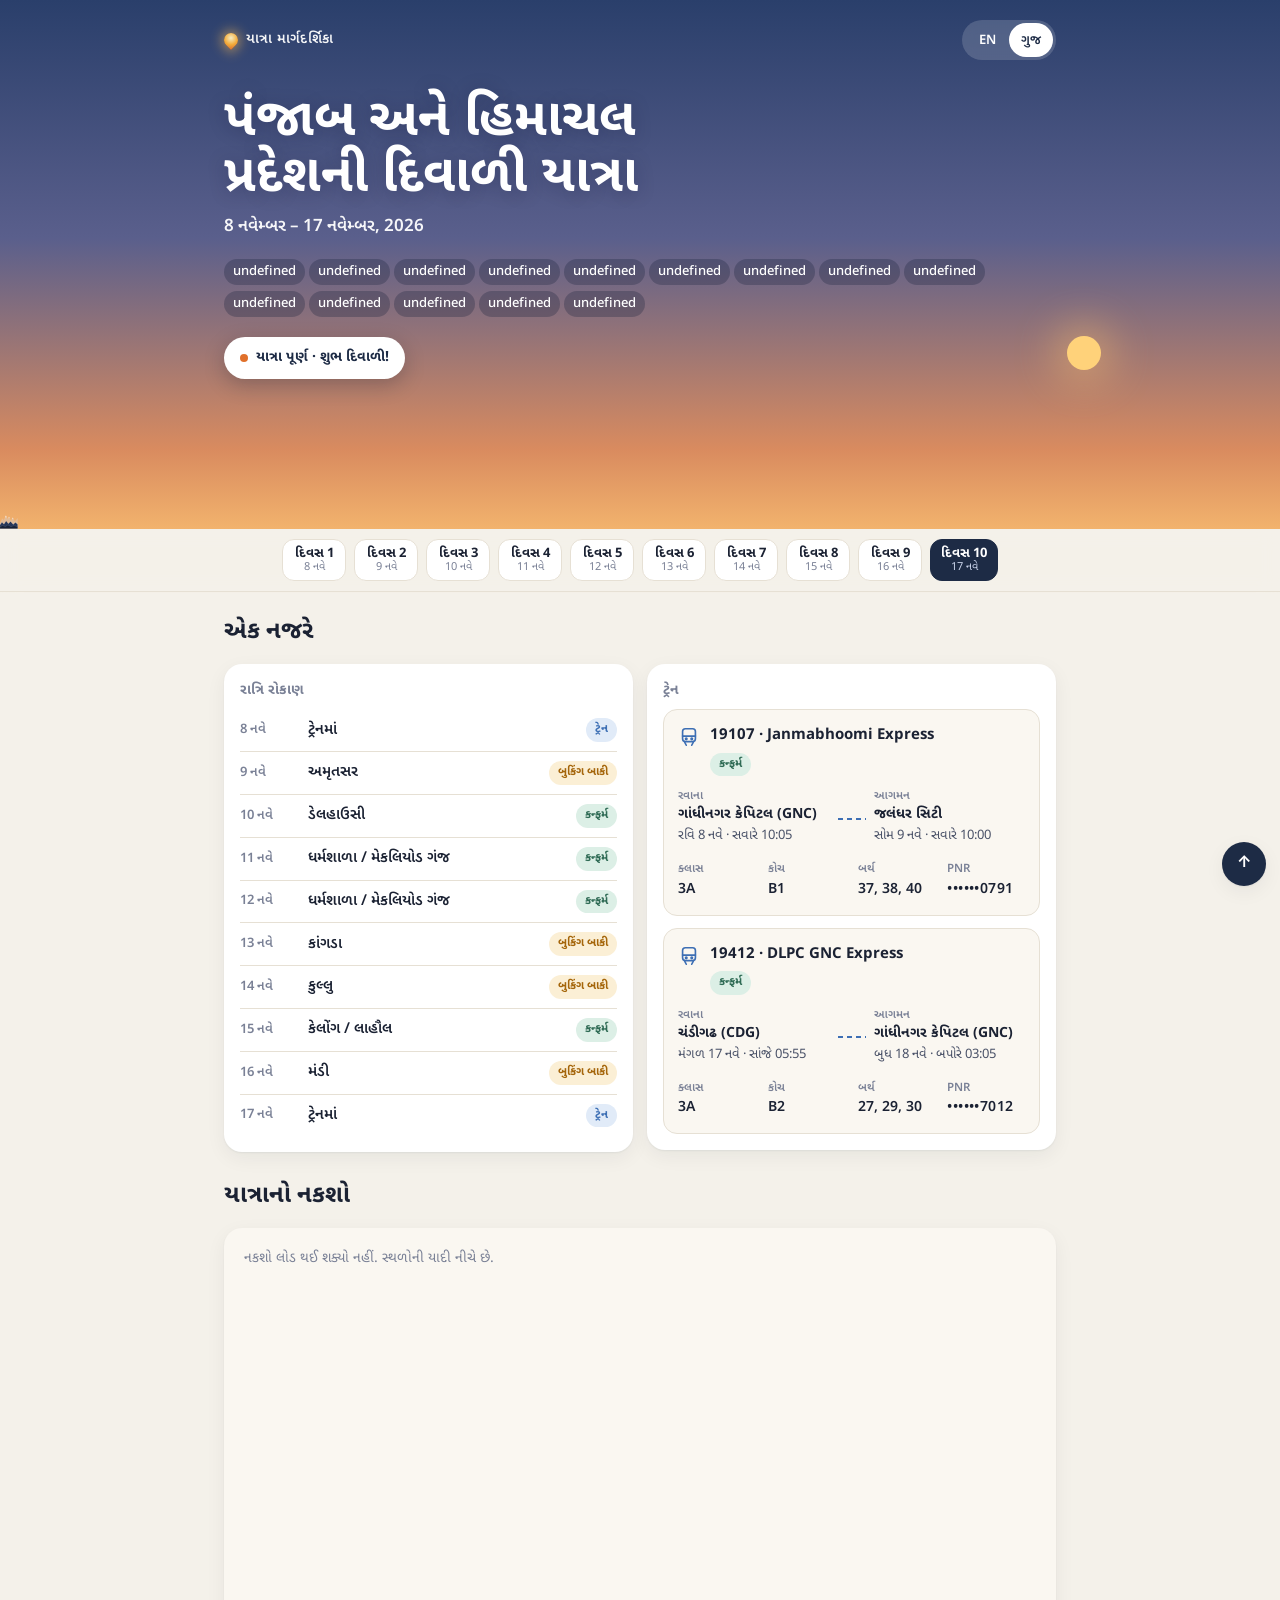
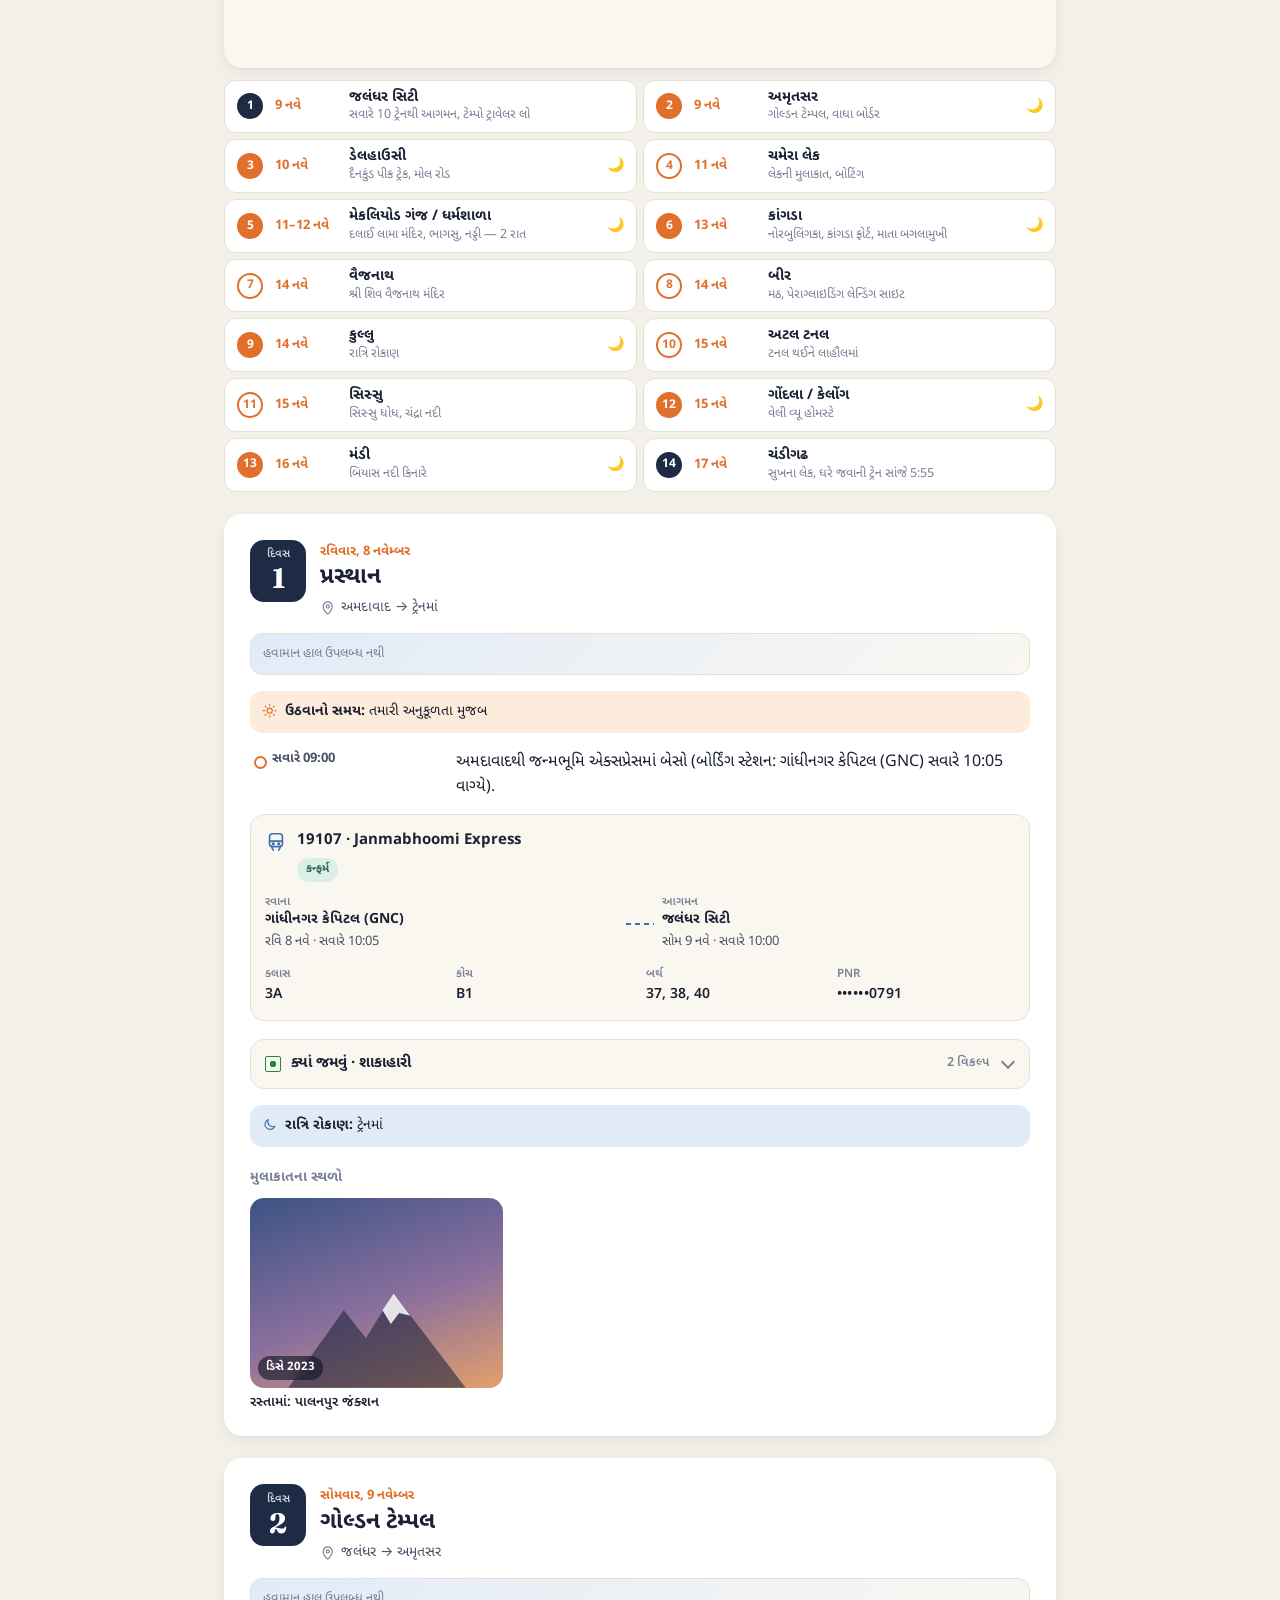
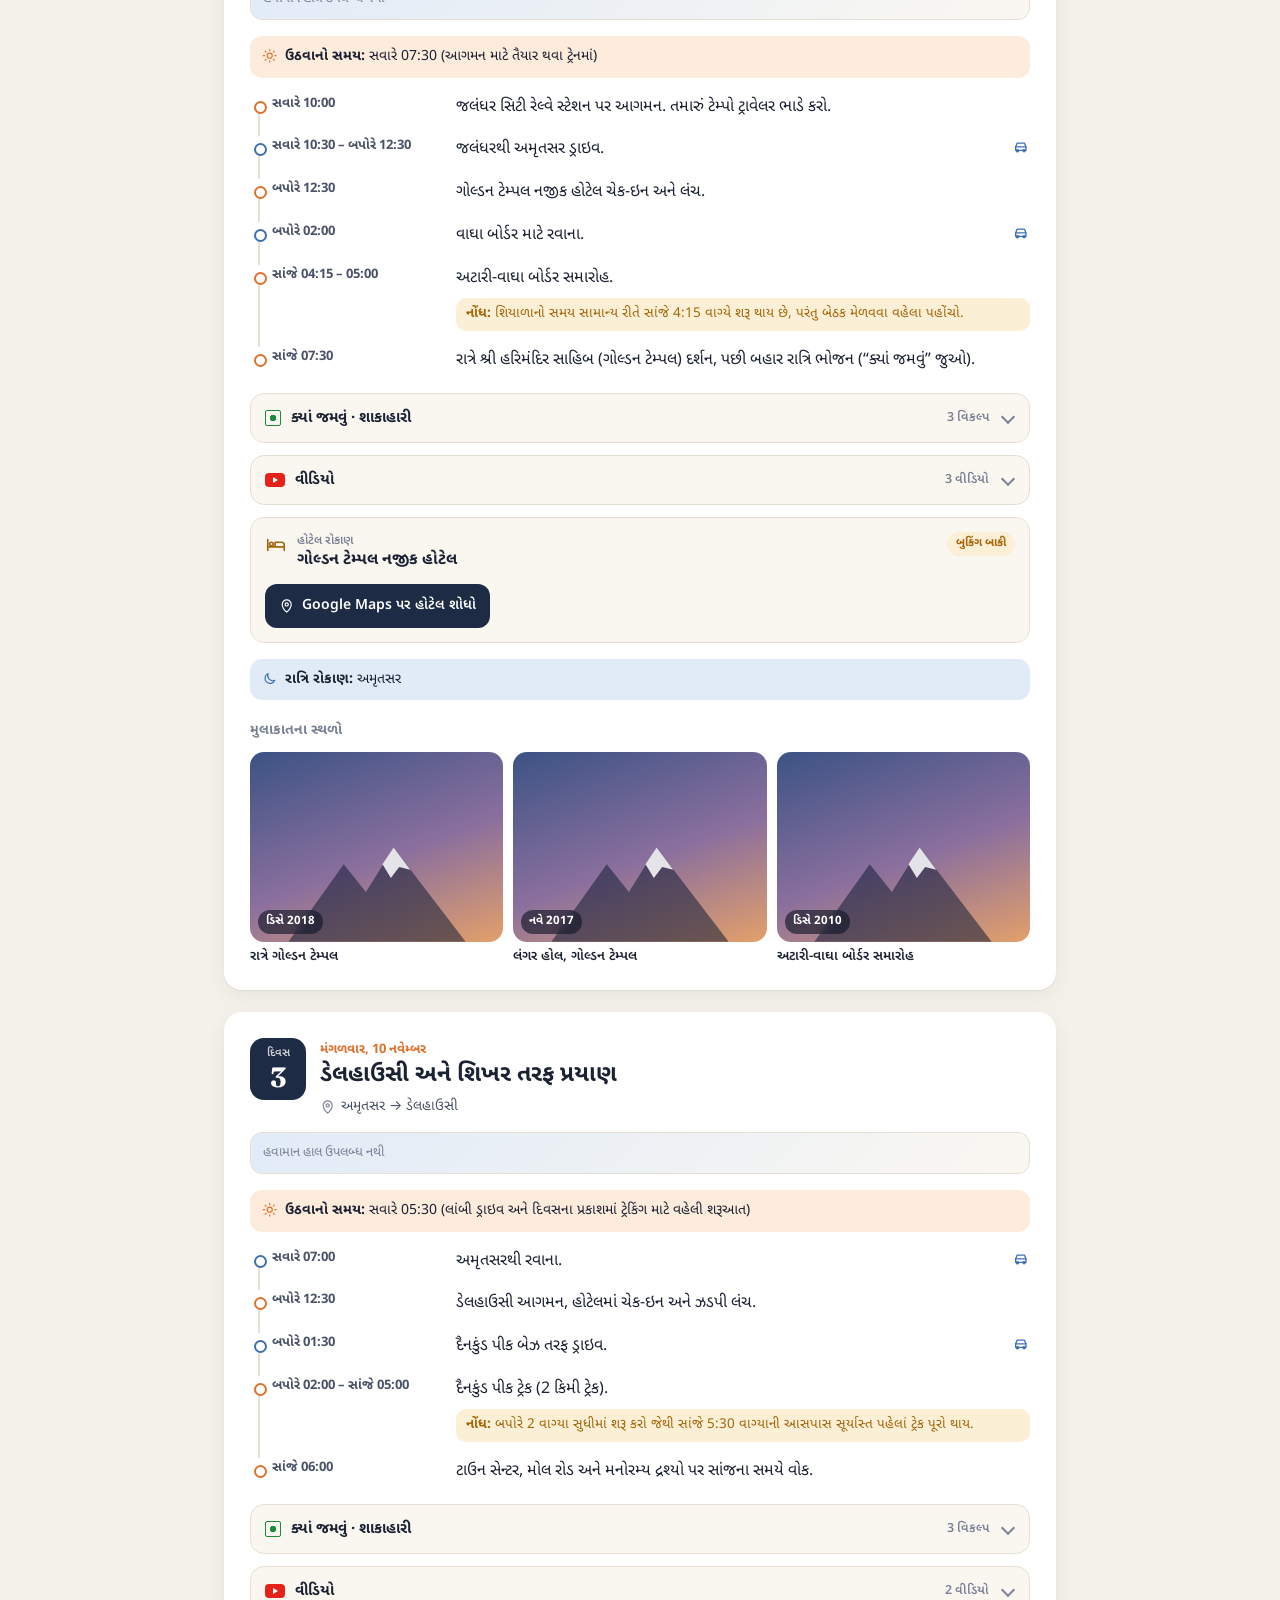
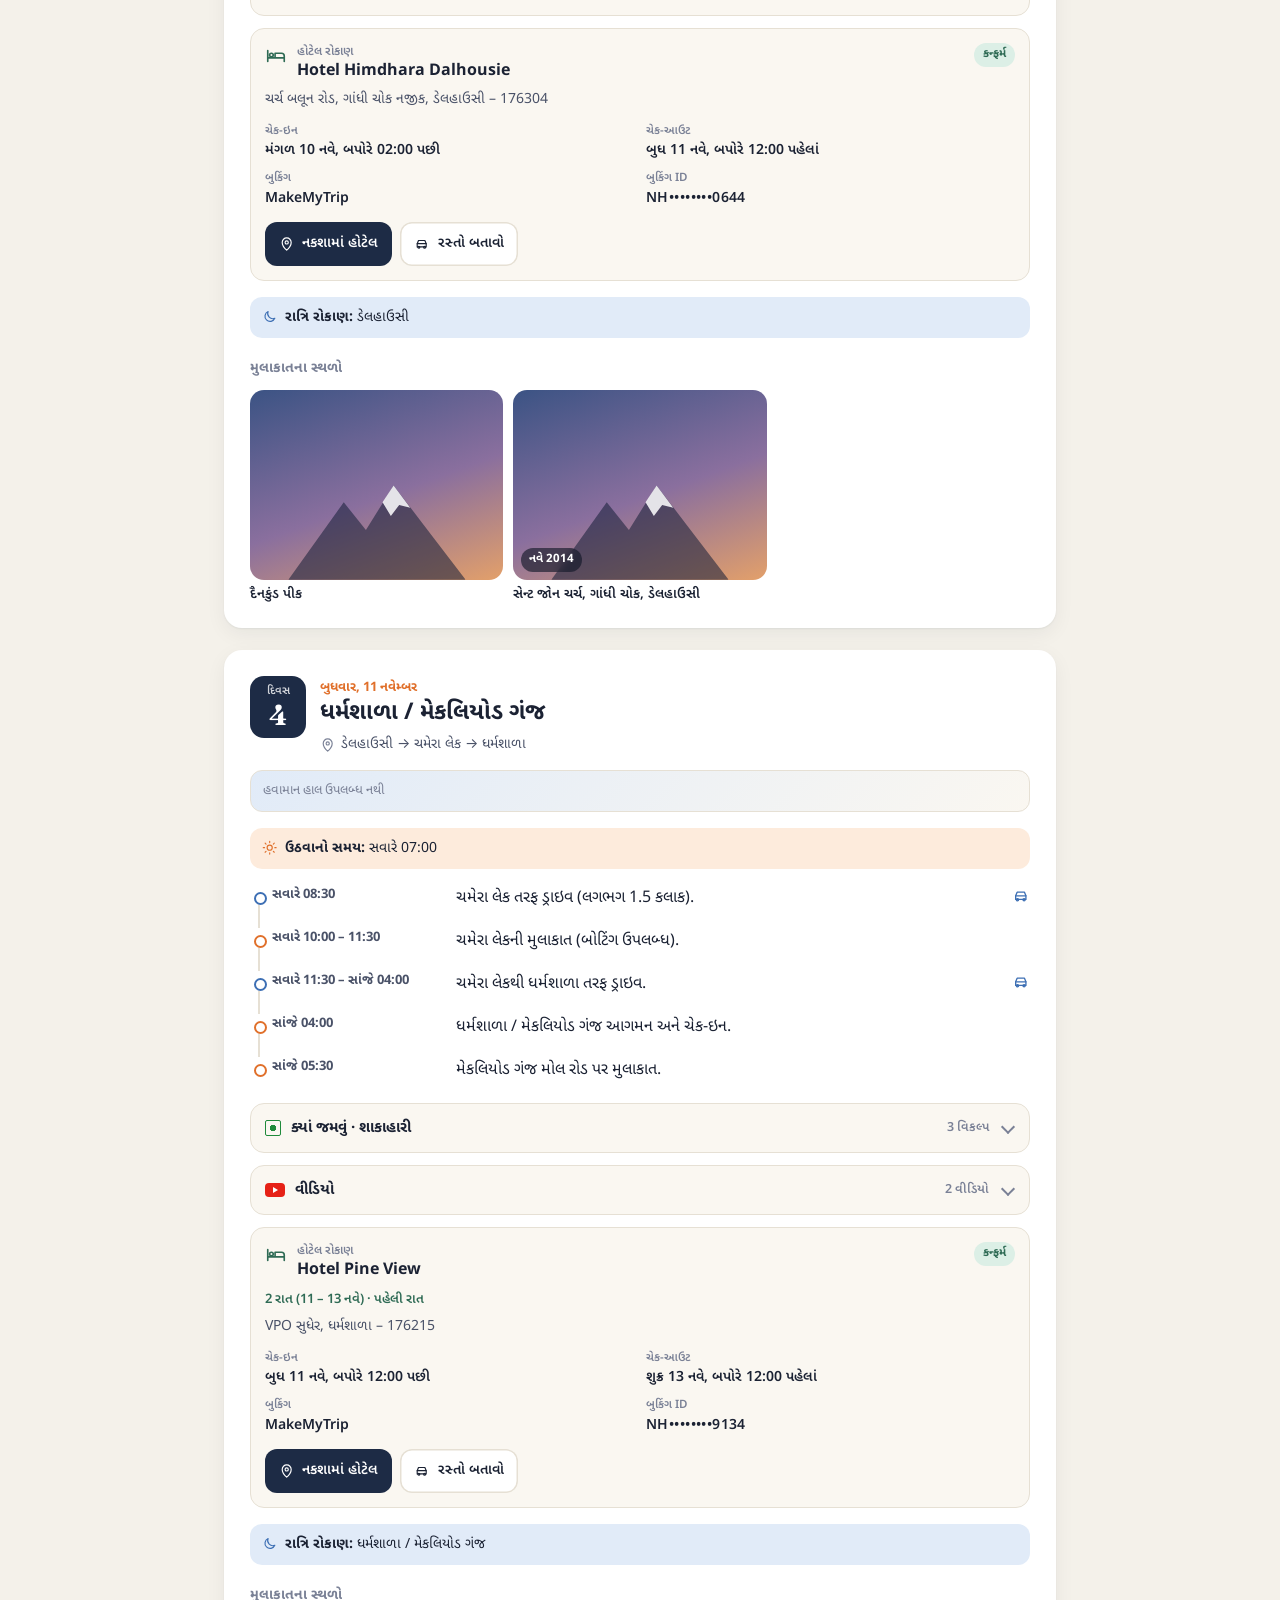
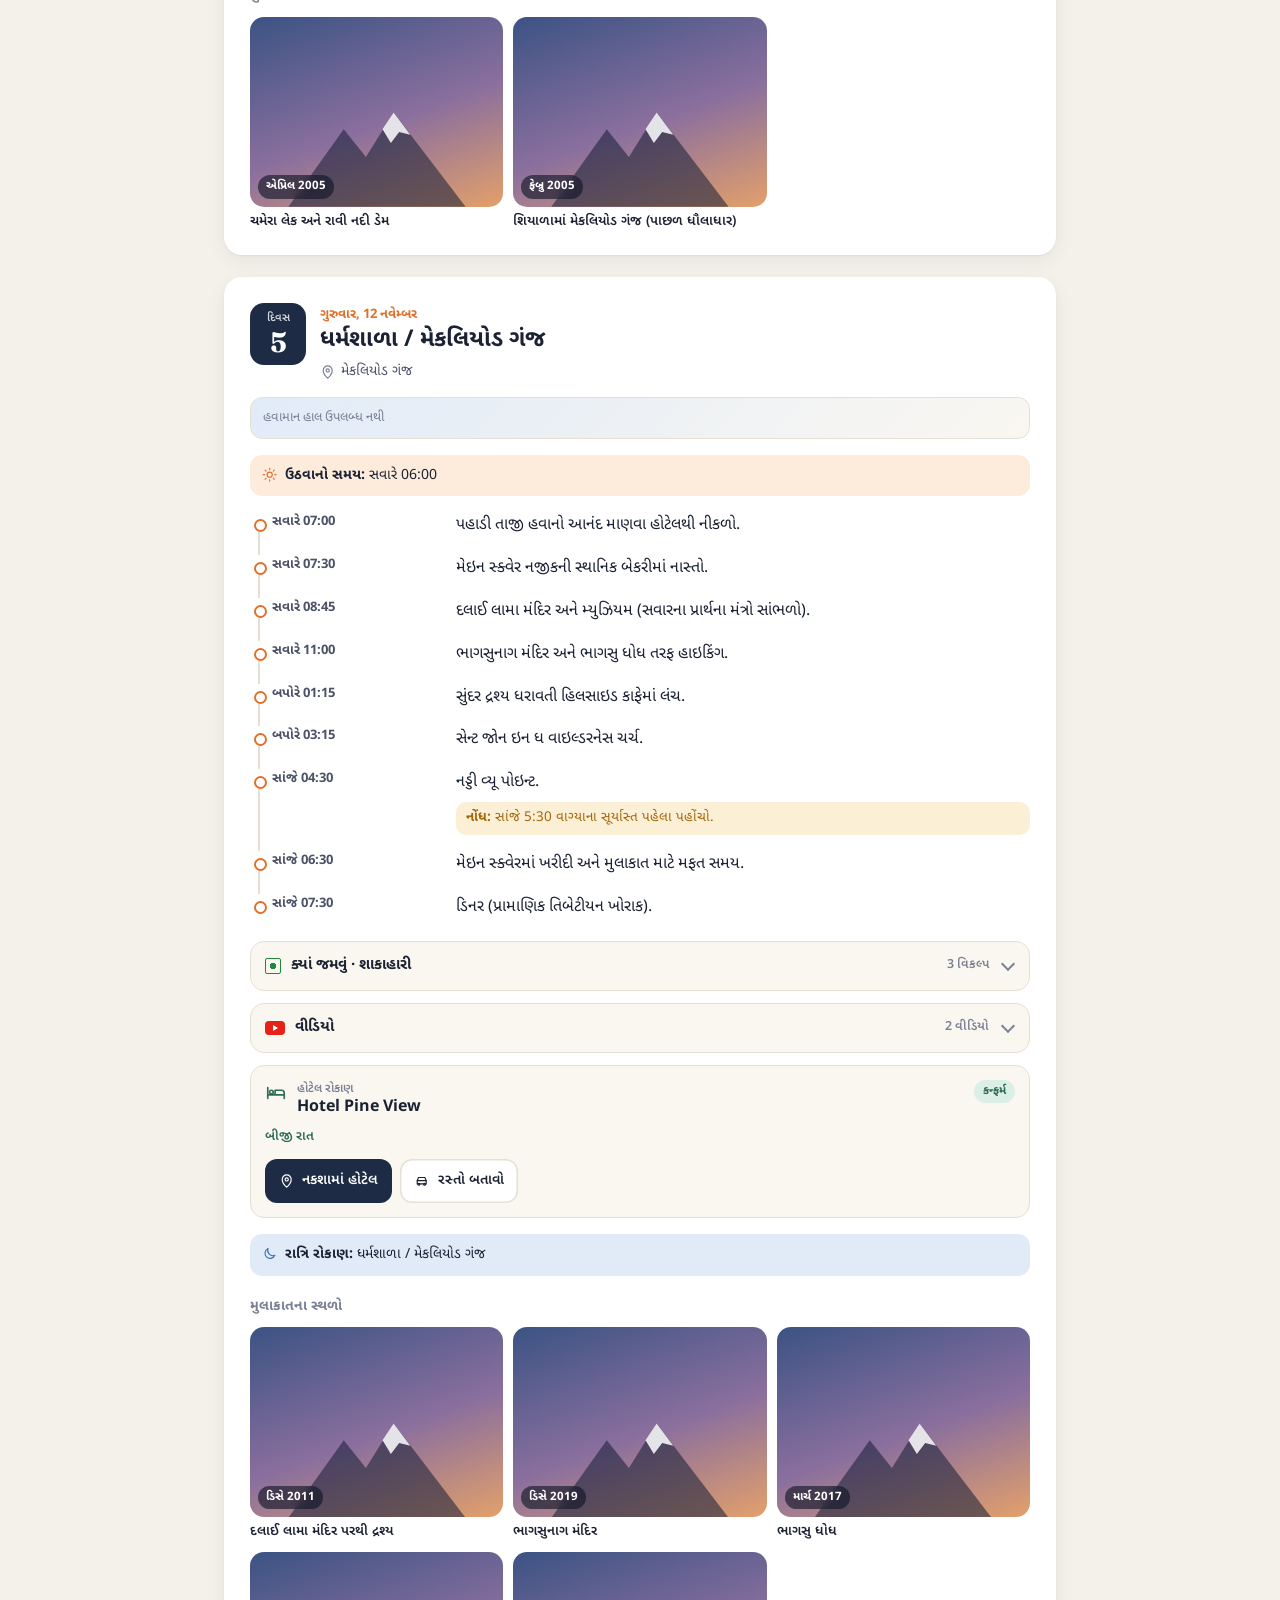
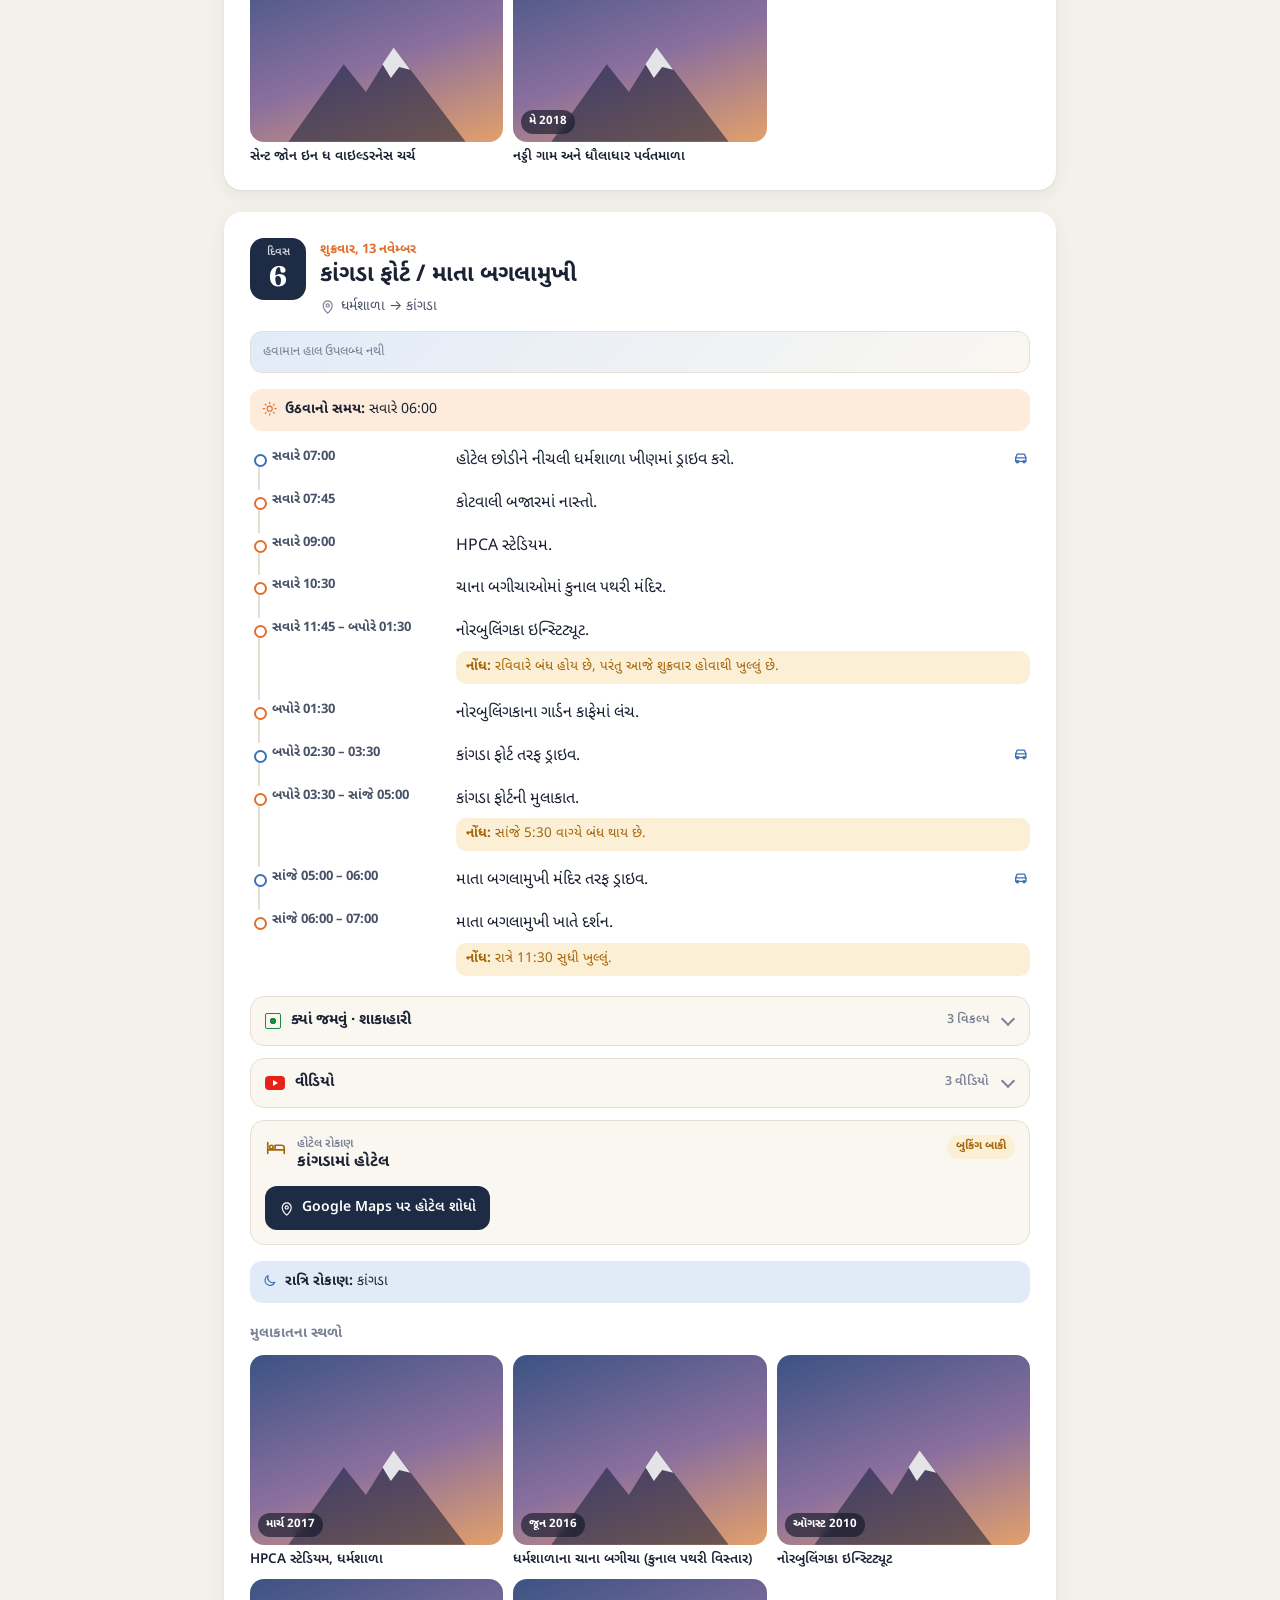
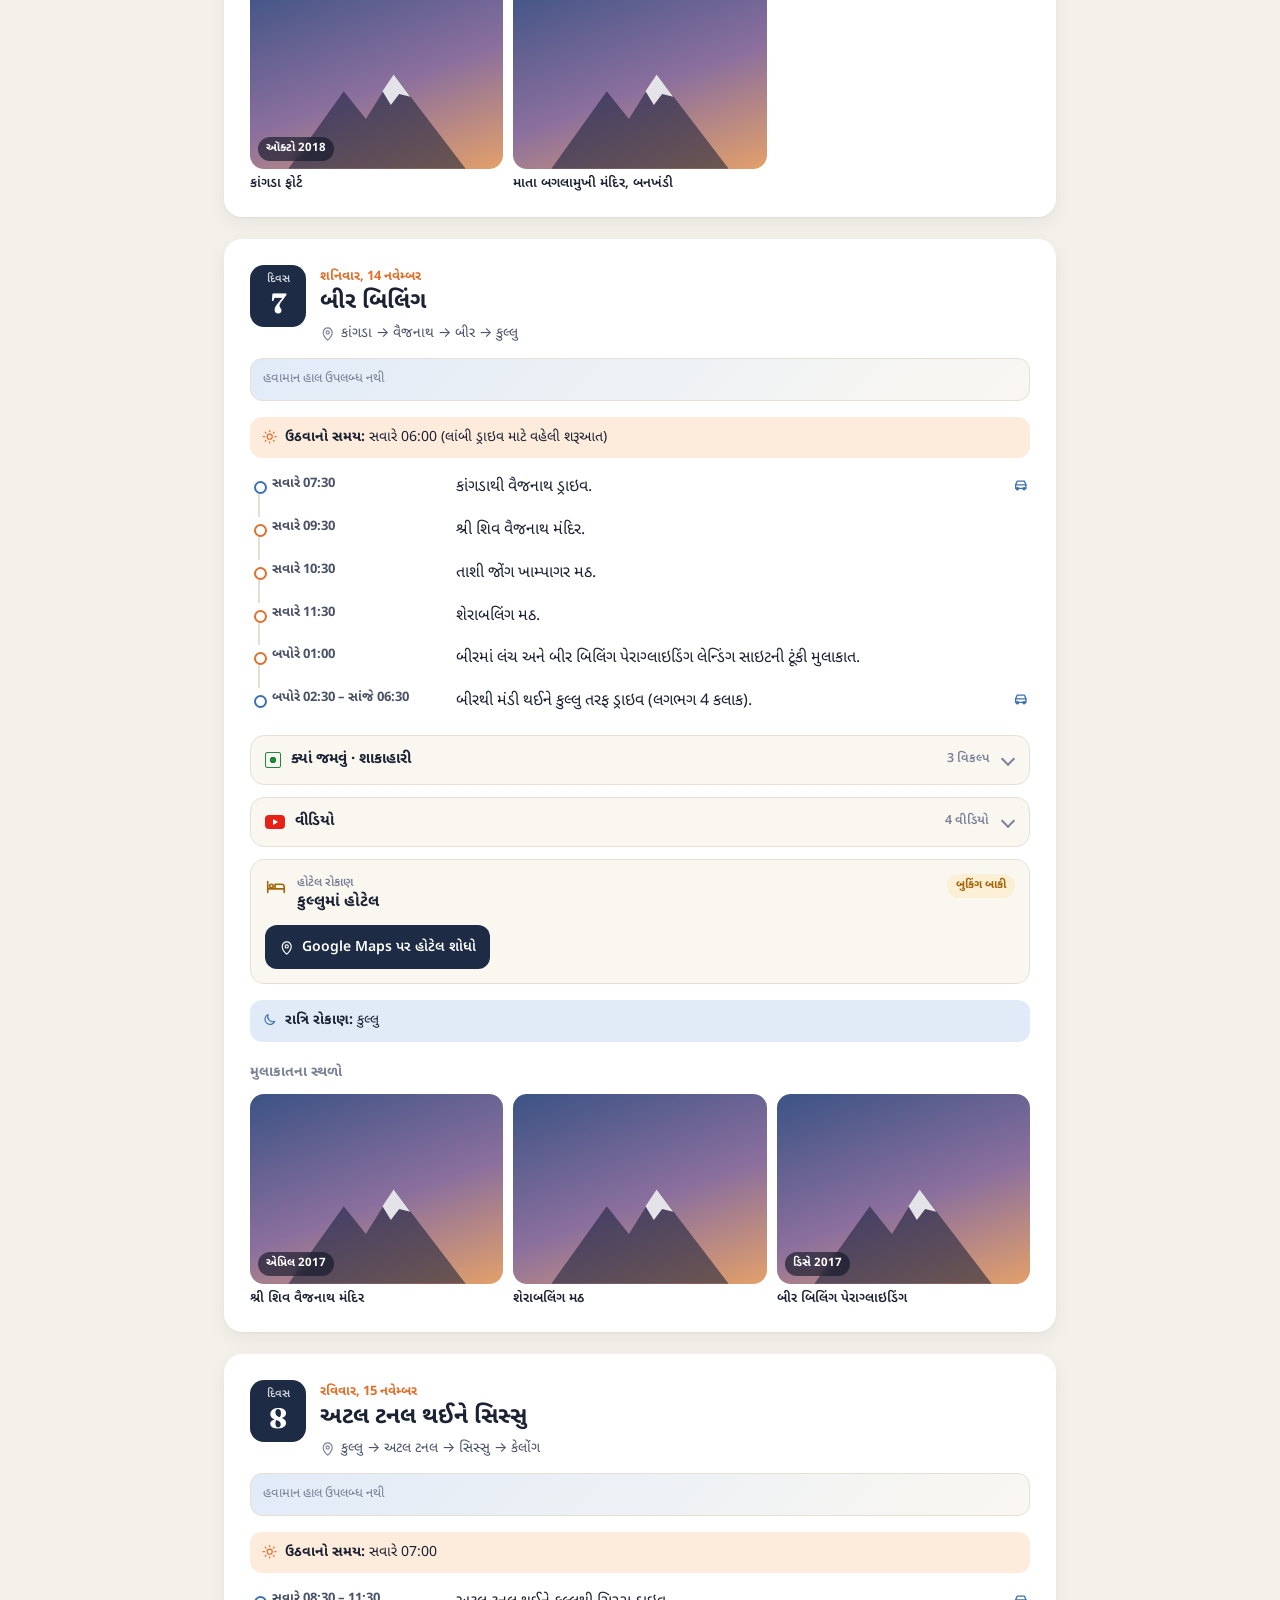
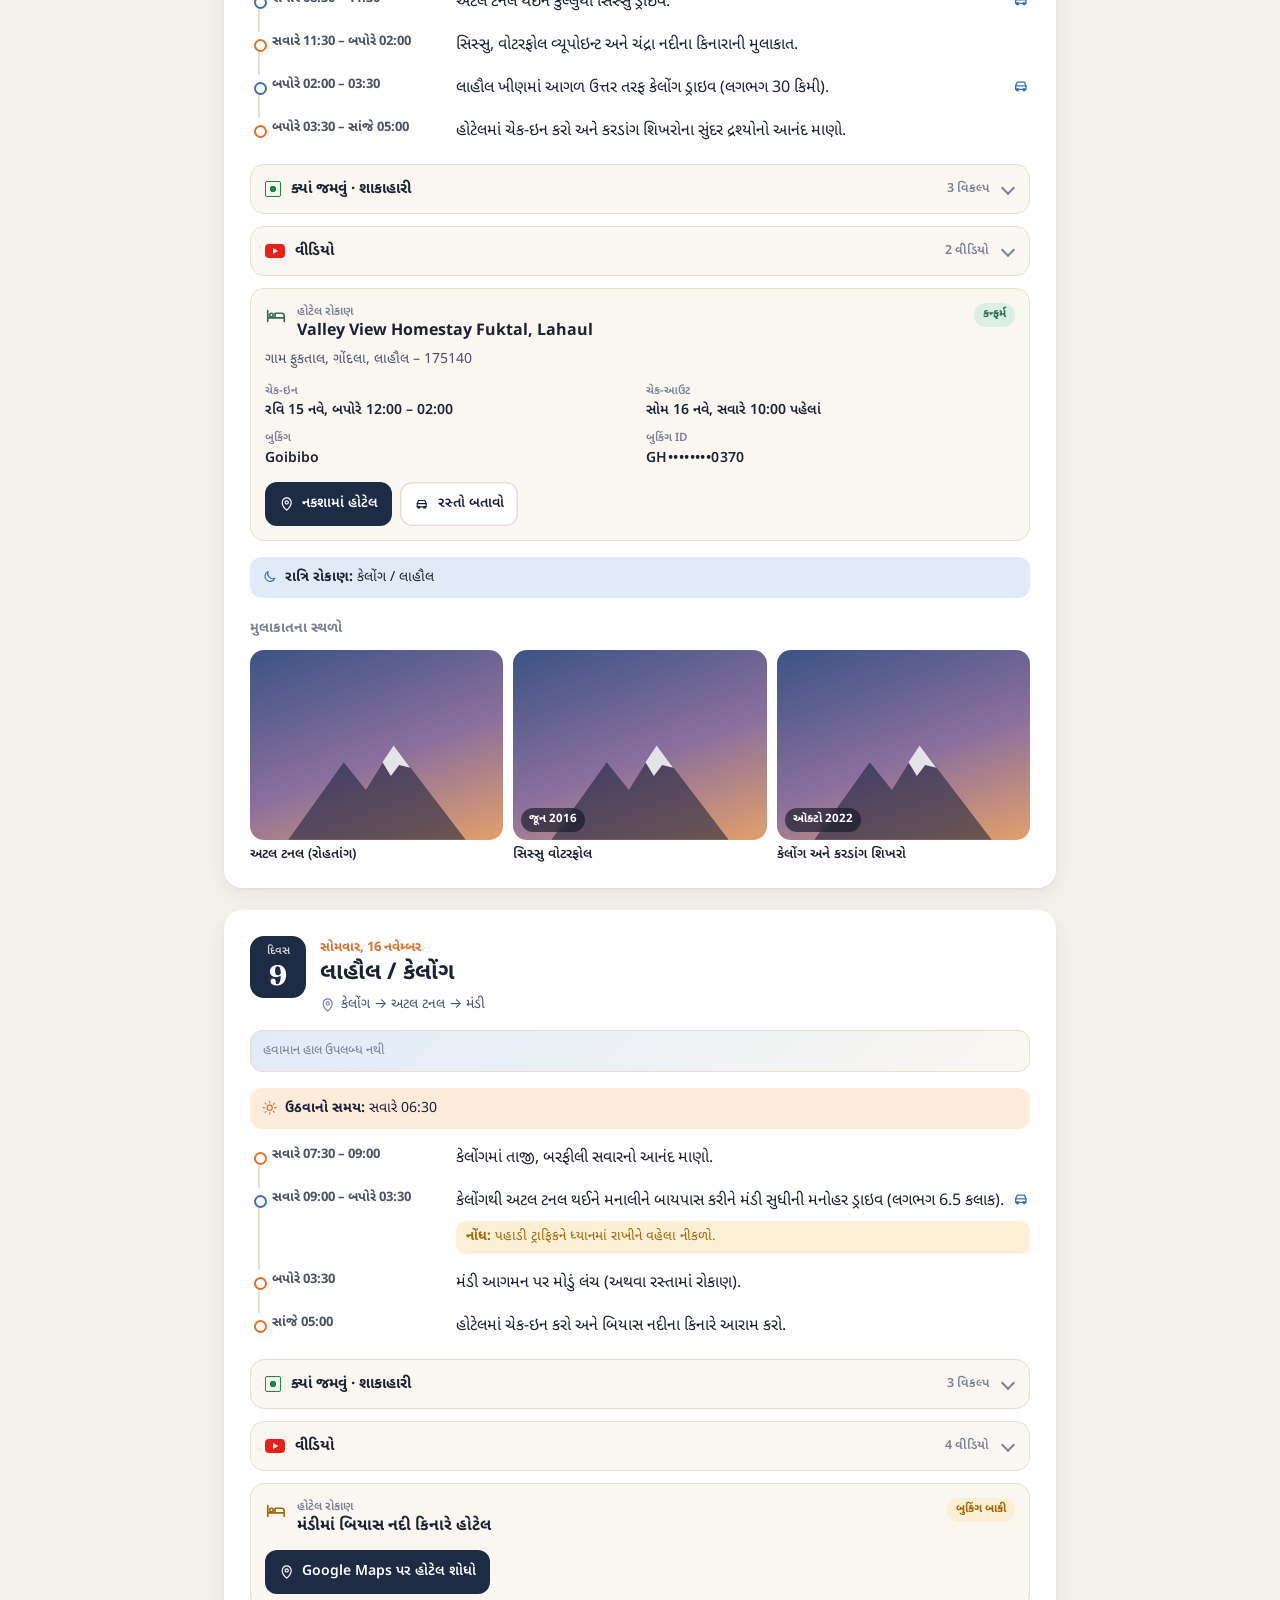
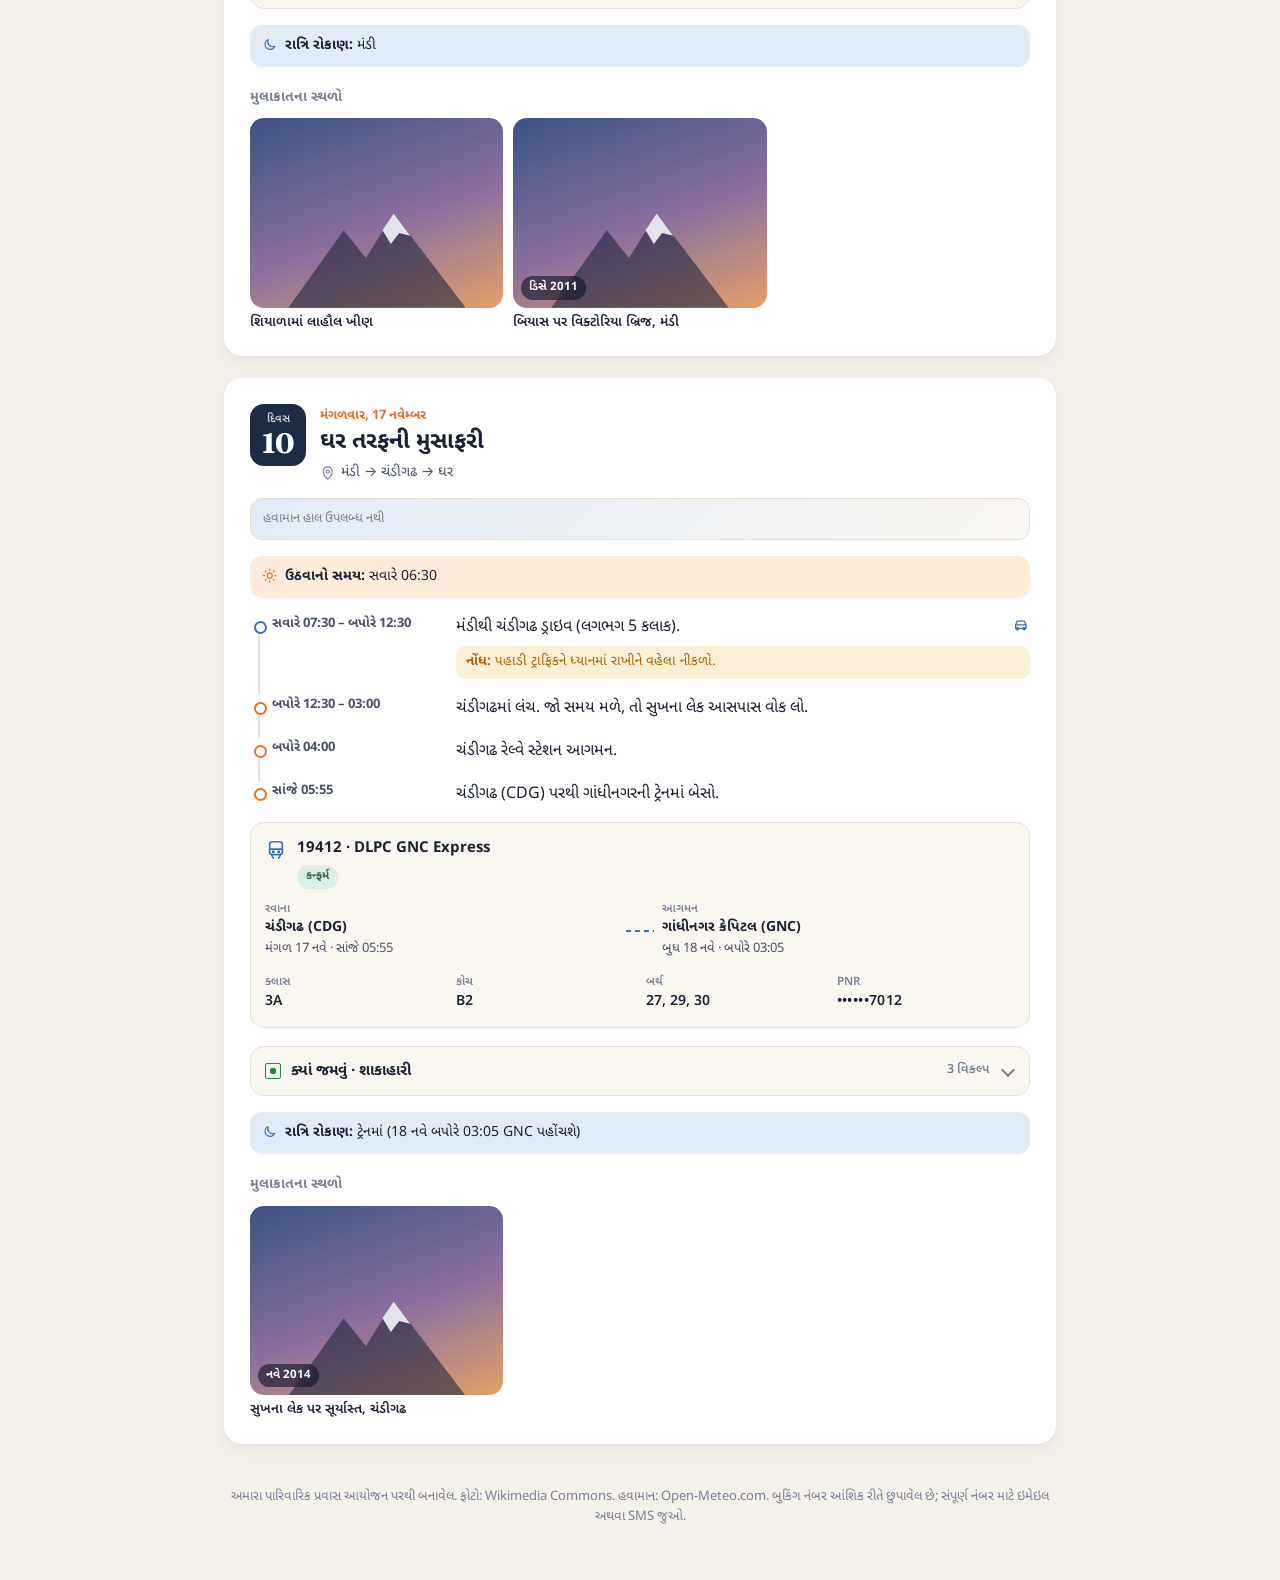
==== index.html @ 330fead6 "Add journey map from Jalandhar to Chandigarh A Leaflet + OpenStreetMap map after 'At a glance' shows" ====
<!doctype html>
<html lang="gu">
<head>
  <meta charset="utf-8">
  <meta name="viewport" content="width=device-width, initial-scale=1, viewport-fit=cover">
  <title>Diwali Trip · Punjab & Himachal</title>
  <meta name="description" content="Day-by-day guide for the Diwali trip to Punjab and Himachal Pradesh, 8–17 November 2026: Amritsar, Dalhousie, Dharamshala, Kangra, Bir, Lahaul, Mandi.">
  <meta name="theme-color" content="#1d2b45">
  <link rel="icon" href="icon.svg" type="image/svg+xml">
  <link rel="apple-touch-icon" href="icon.svg">
  <link rel="manifest" href="manifest.webmanifest">
  <link rel="preconnect" href="https://fonts.googleapis.com">
  <link rel="preconnect" href="https://fonts.gstatic.com" crossorigin>
  <link href="https://fonts.googleapis.com/css2?family=Fraunces:opsz,wght@9..144,600;9..144,700&family=Inter:wght@400;500;600;700&family=Noto+Sans+Gujarati:wght@400;500;600;700&display=swap" rel="stylesheet">
  <link rel="stylesheet" href="https://cdnjs.cloudflare.com/ajax/libs/leaflet/1.9.4/leaflet.min.css" crossorigin>
  <meta http-equiv="Cache-Control" content="no-cache, no-store, must-revalidate">
  <meta http-equiv="Pragma" content="no-cache">
  <meta http-equiv="Expires" content="0">
  <style>html.loading body { visibility: hidden; }</style>
  <script>
    // Always load the newest styles, scripts and trip data: a unique
    // query string on every visit bypasses the browser and CDN caches.
    (function () {
      var v = Date.now();
      var root = document.documentElement;
      root.classList.add("loading");
      var show = function () { root.classList.remove("loading"); };
      var css = document.createElement("link");
      css.rel = "stylesheet";
      css.href = "styles.css?v=" + v;
      css.onload = css.onerror = show;
      setTimeout(show, 3000);
      document.head.appendChild(css);
      window.__assetVersion = v;
    })();
  </script>
</head>
<body>
  <header class="hero">
    <svg class="hero-art" viewBox="0 0 400 220" preserveAspectRatio="none" aria-hidden="true">
      <path d="M0 150 L55 95 L85 120 L135 60 L170 100 L205 75 L250 125 L290 85 L340 130 L400 90 L400 220 L0 220Z" fill="#c9d6ec" opacity=".35"/>
      <path d="M135 60 L150 77 L142 76 L135 84 L127 74 L120 76Z M205 75 L216 87 L208 86 L203 92 L197 84Z M290 85 L302 98 L294 97 L288 103 L282 95Z" fill="#fff" opacity=".8"/>
      <path d="M0 175 L45 140 L90 165 L140 125 L190 160 L240 130 L300 170 L350 145 L400 165 L400 220 L0 220Z" fill="#26375a"/>
      <path d="M0 200 L60 180 L120 195 L180 175 L250 196 L320 182 L400 198 L400 220 L0 220Z" fill="#172238"/>
    </svg>
    <div class="hero-inner">
      <div class="topbar">
        <span class="brand"><span class="diya" aria-hidden="true"></span><span data-i18n="brand"></span></span>
        <div class="lang" role="group" aria-label="Language">
          <button type="button" data-lang="en">EN</button>
          <button type="button" data-lang="gu">ગુજ</button>
        </div>
      </div>
      <h1 id="title"></h1>
      <p class="dates" id="dates"></p>
      <ol class="route" id="route"></ol>
      <a class="status" id="status" href="#"></a>
    </div>
  </header>

  <nav class="daynav" id="daynav" aria-label="Days"></nav>

  <main>
    <section class="glance" aria-labelledby="glance-h">
      <h2 id="glance-h" data-i18n="glance"></h2>
      <div class="glance-grid">
        <div class="panel">
          <h3 data-i18n="nights"></h3>
          <ul class="nights" id="nights"></ul>
        </div>
        <div class="panel">
          <h3 data-i18n="trains"></h3>
          <div id="trains"></div>
        </div>
      </div>
    </section>

    <section class="journey" aria-labelledby="journey-h">
      <h2 id="journey-h" data-i18n="journey"></h2>
      <div class="map" id="map"></div>
      <ol class="stops" id="stops"></ol>
    </section>

    <div id="days"></div>
  </main>

  <footer class="foot">
    <p data-i18n="footer"></p>
  </footer>

  <a class="totop" href="#" aria-label="Back to top">↑</a>

  <script>
    [
      "https://cdnjs.cloudflare.com/ajax/libs/leaflet/1.9.4/leaflet.min.js",
      "data.js", "route.js", "food.js", "weather.js", "videos.js", "app.js"
    ].forEach(function (src) {
      var s = document.createElement("script");
      s.src = /^https:/.test(src) ? src : src + "?v=" + window.__assetVersion;
      s.async = false; // keep order: data files first, then app
      document.body.appendChild(s);
    });
  </script>
</body>
</html>
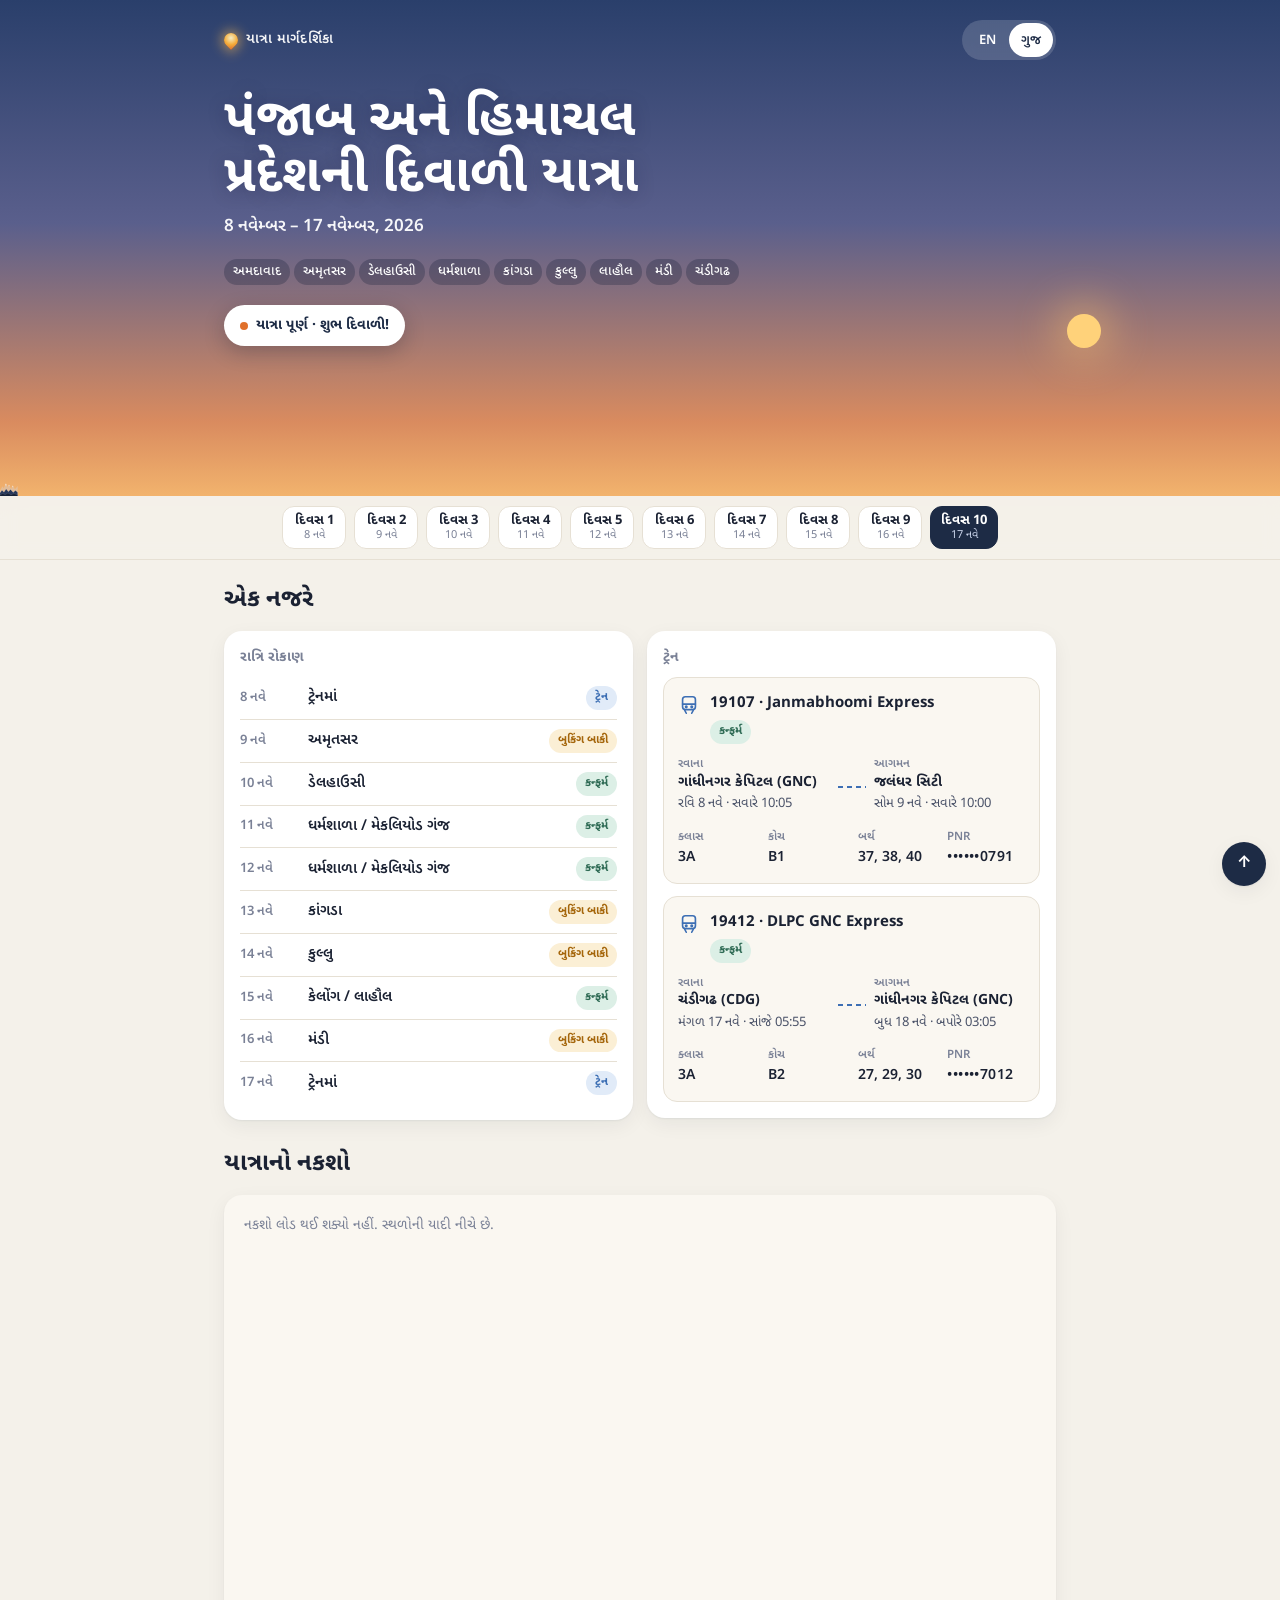
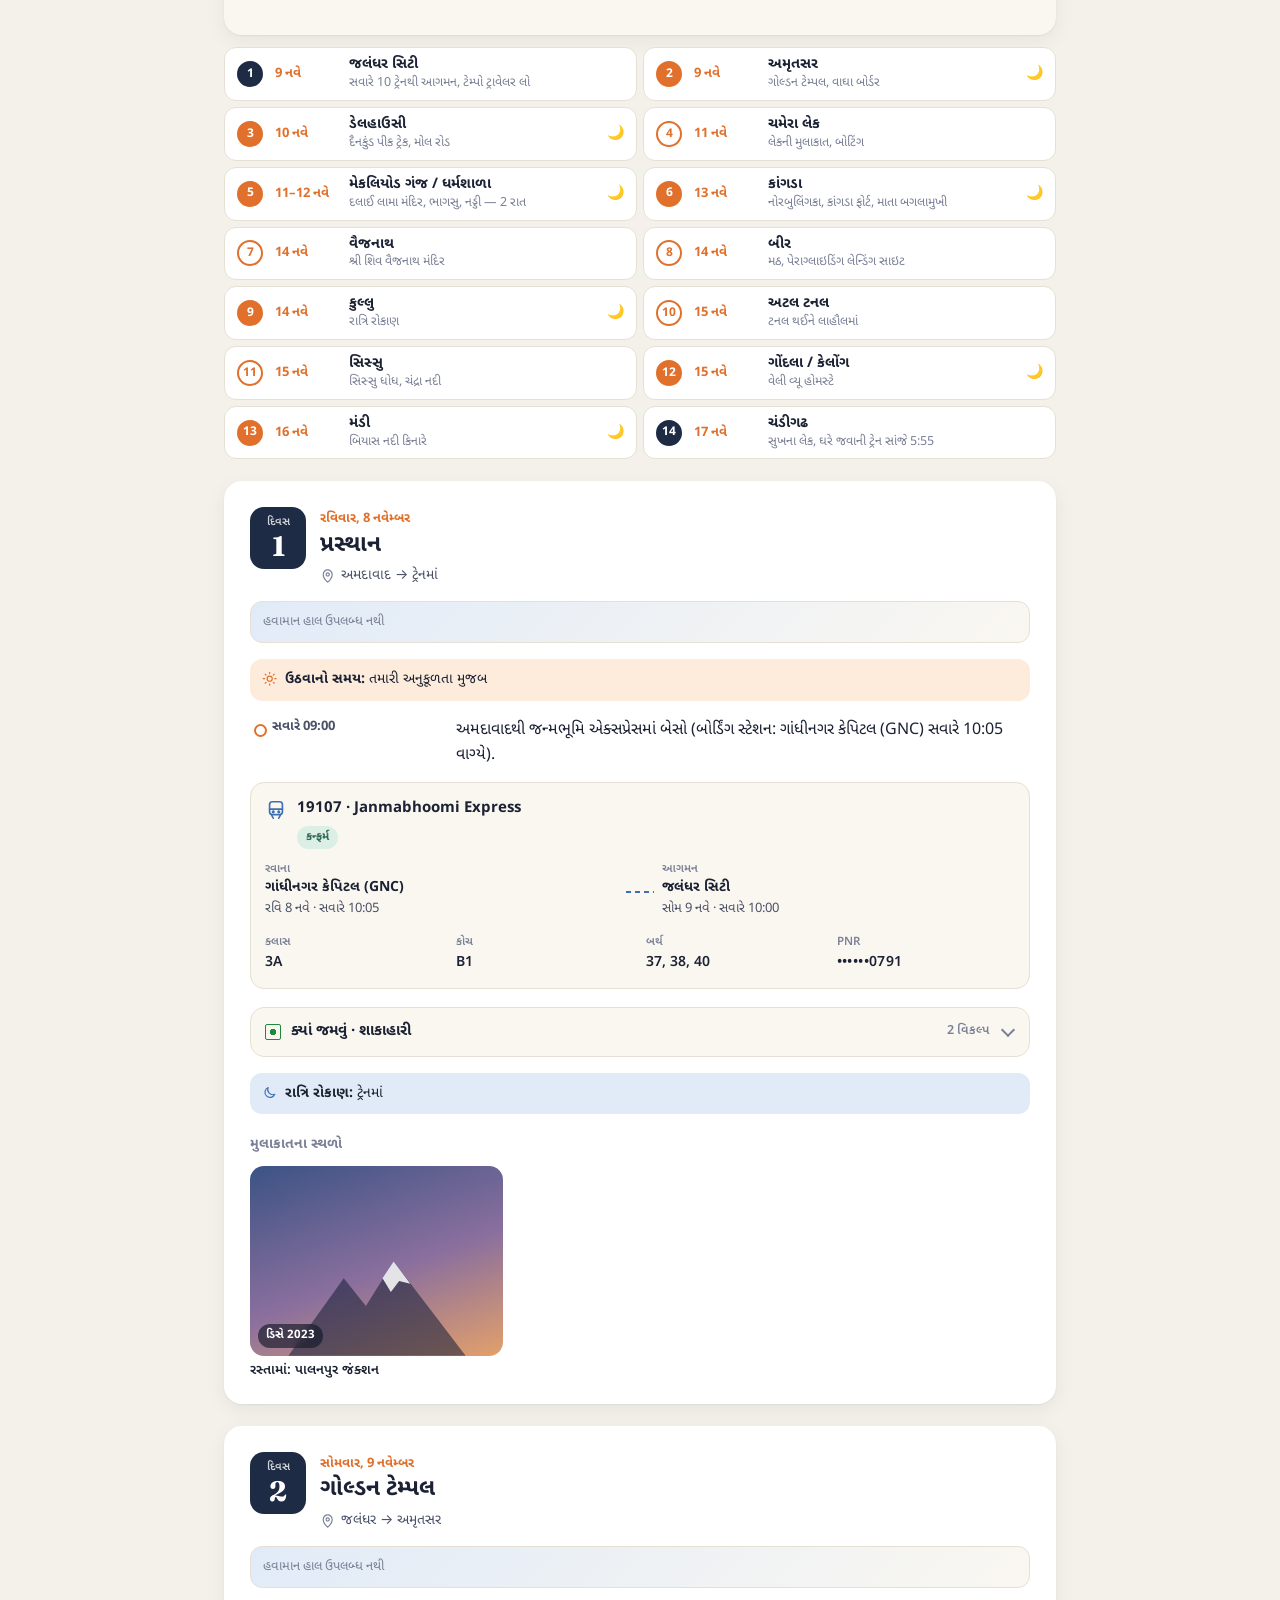
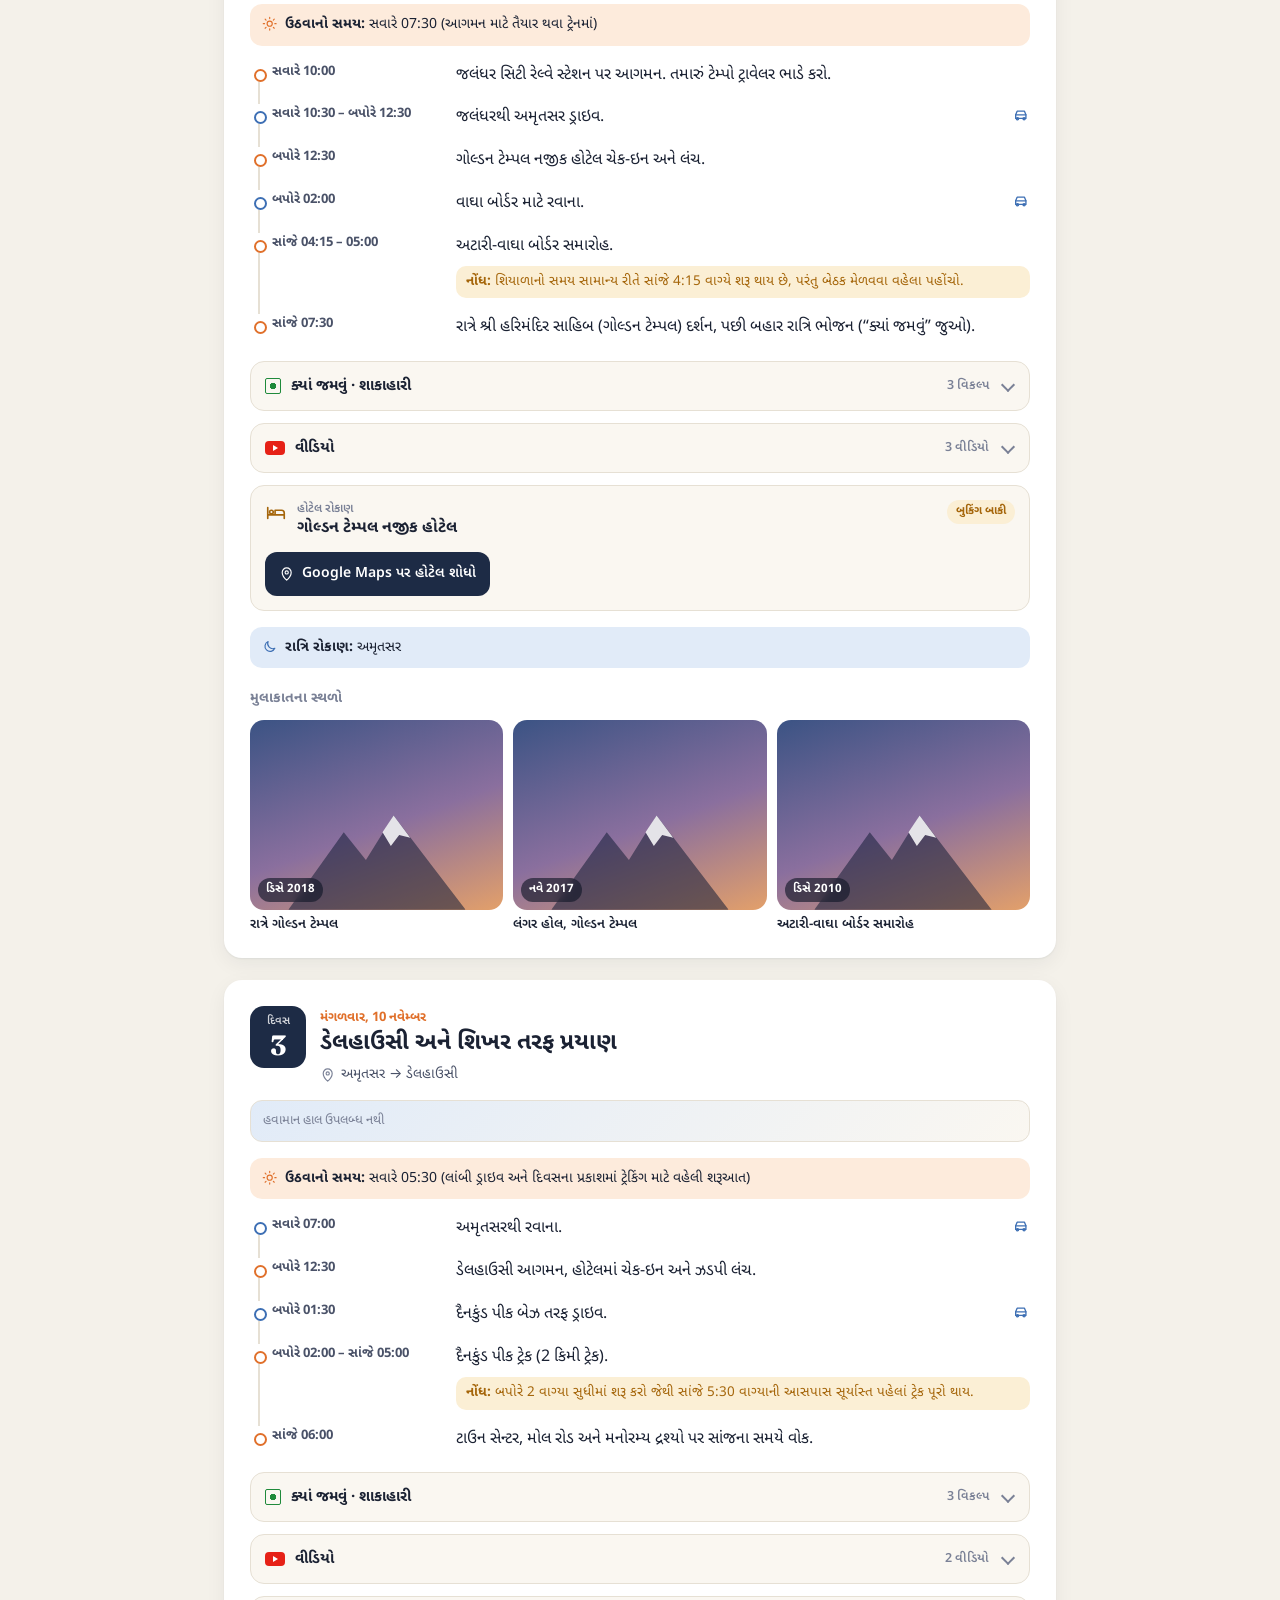
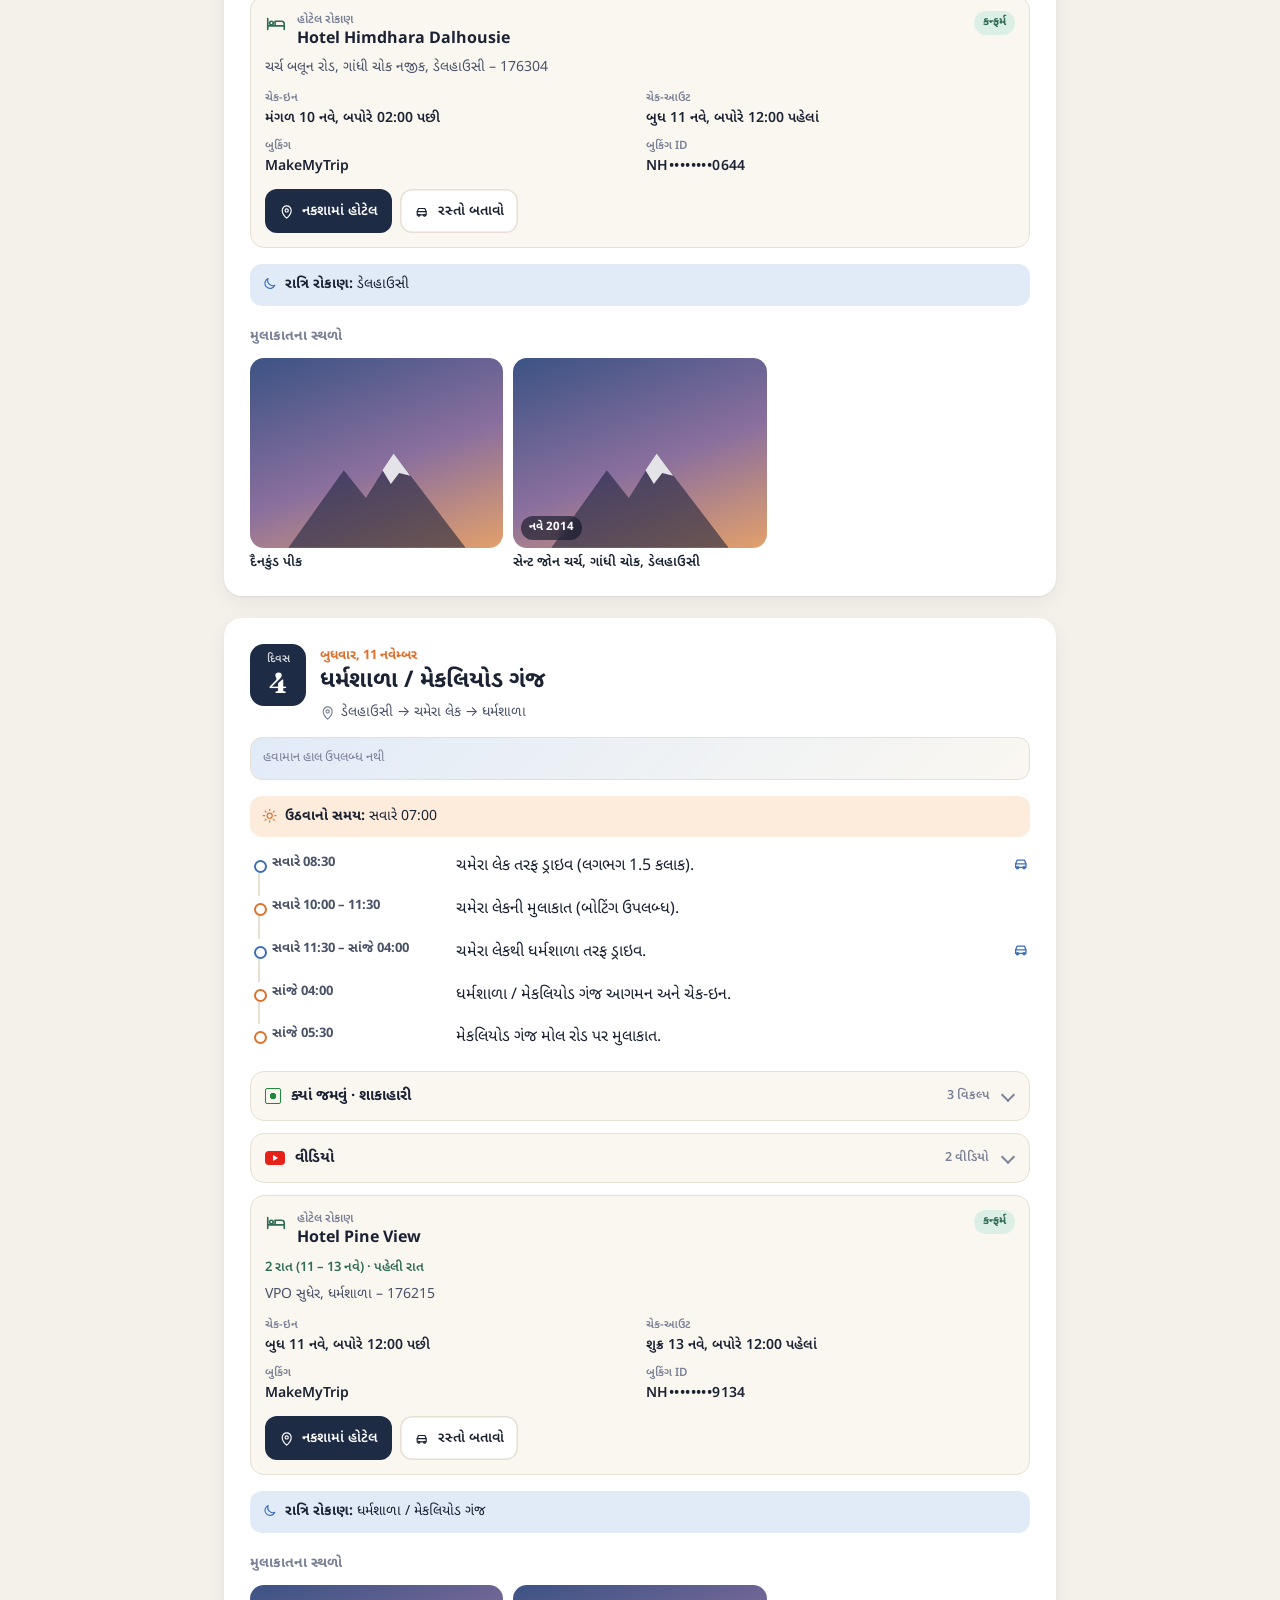
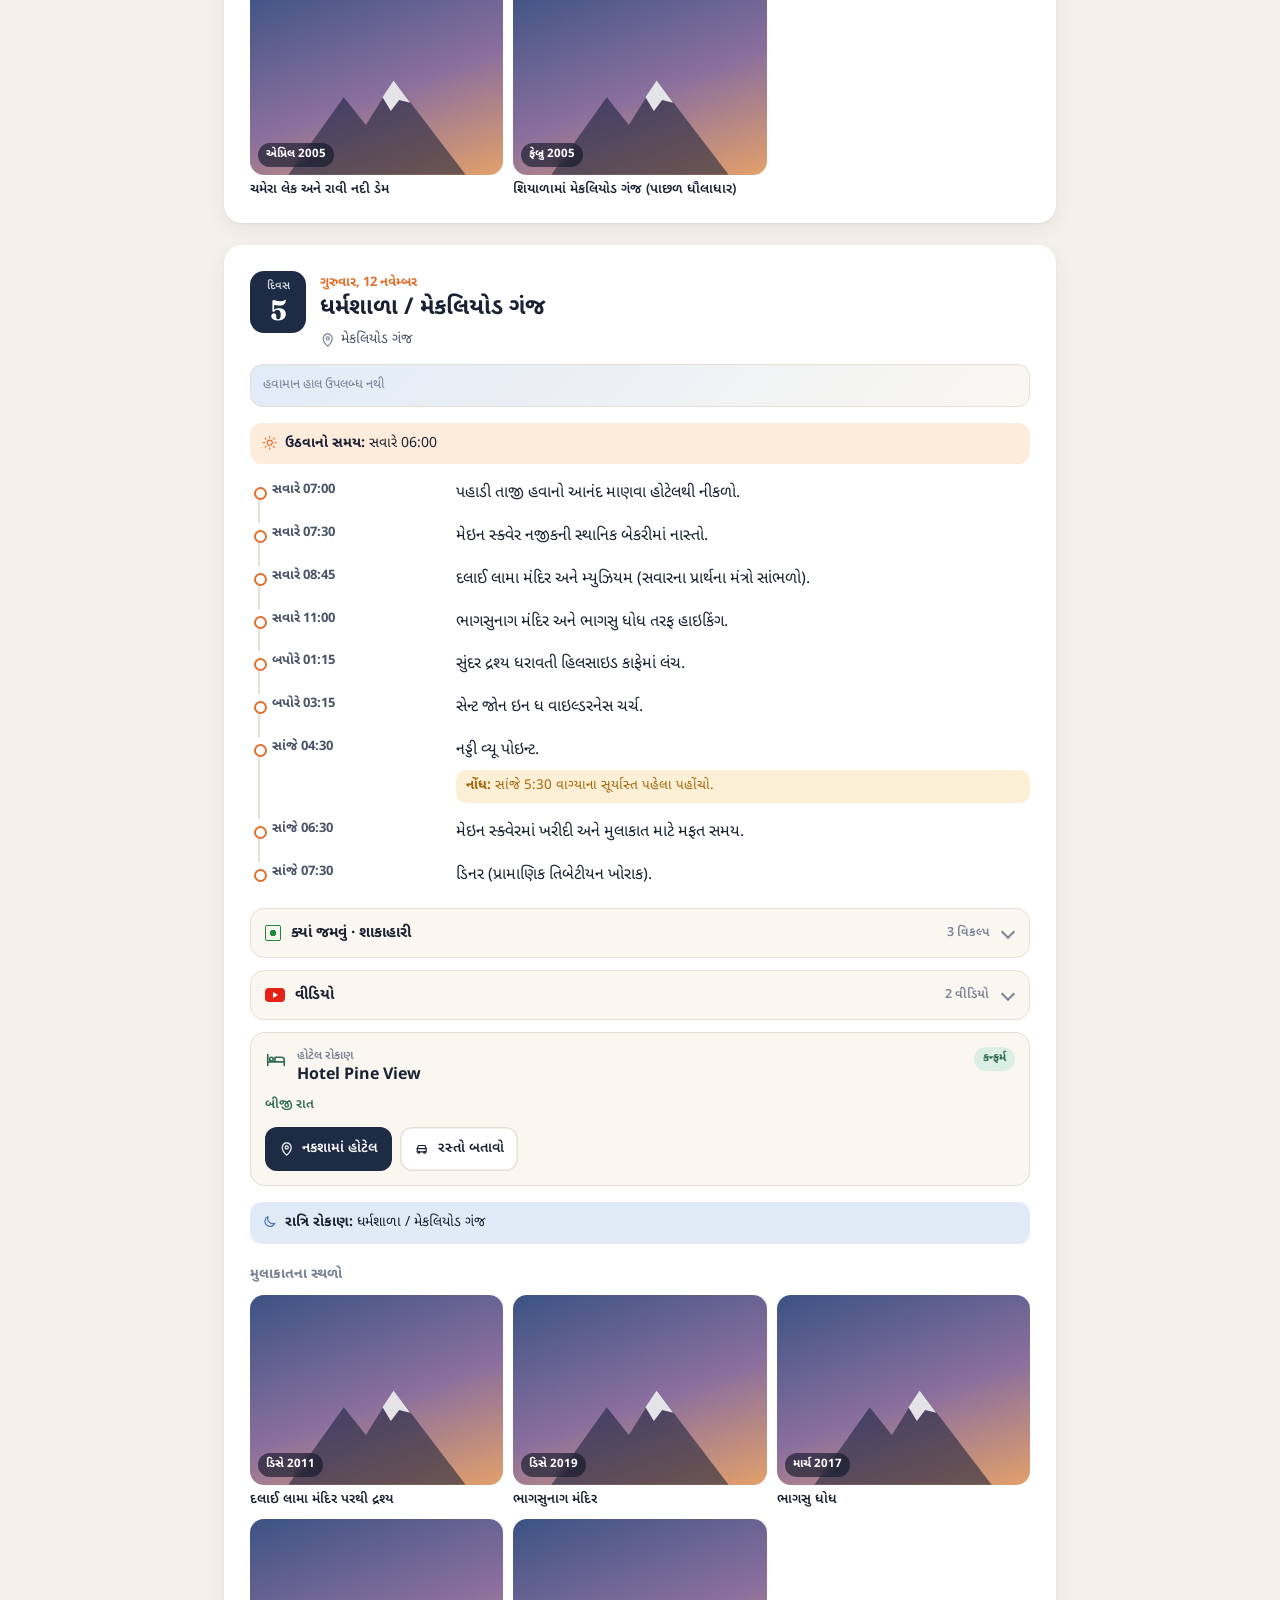
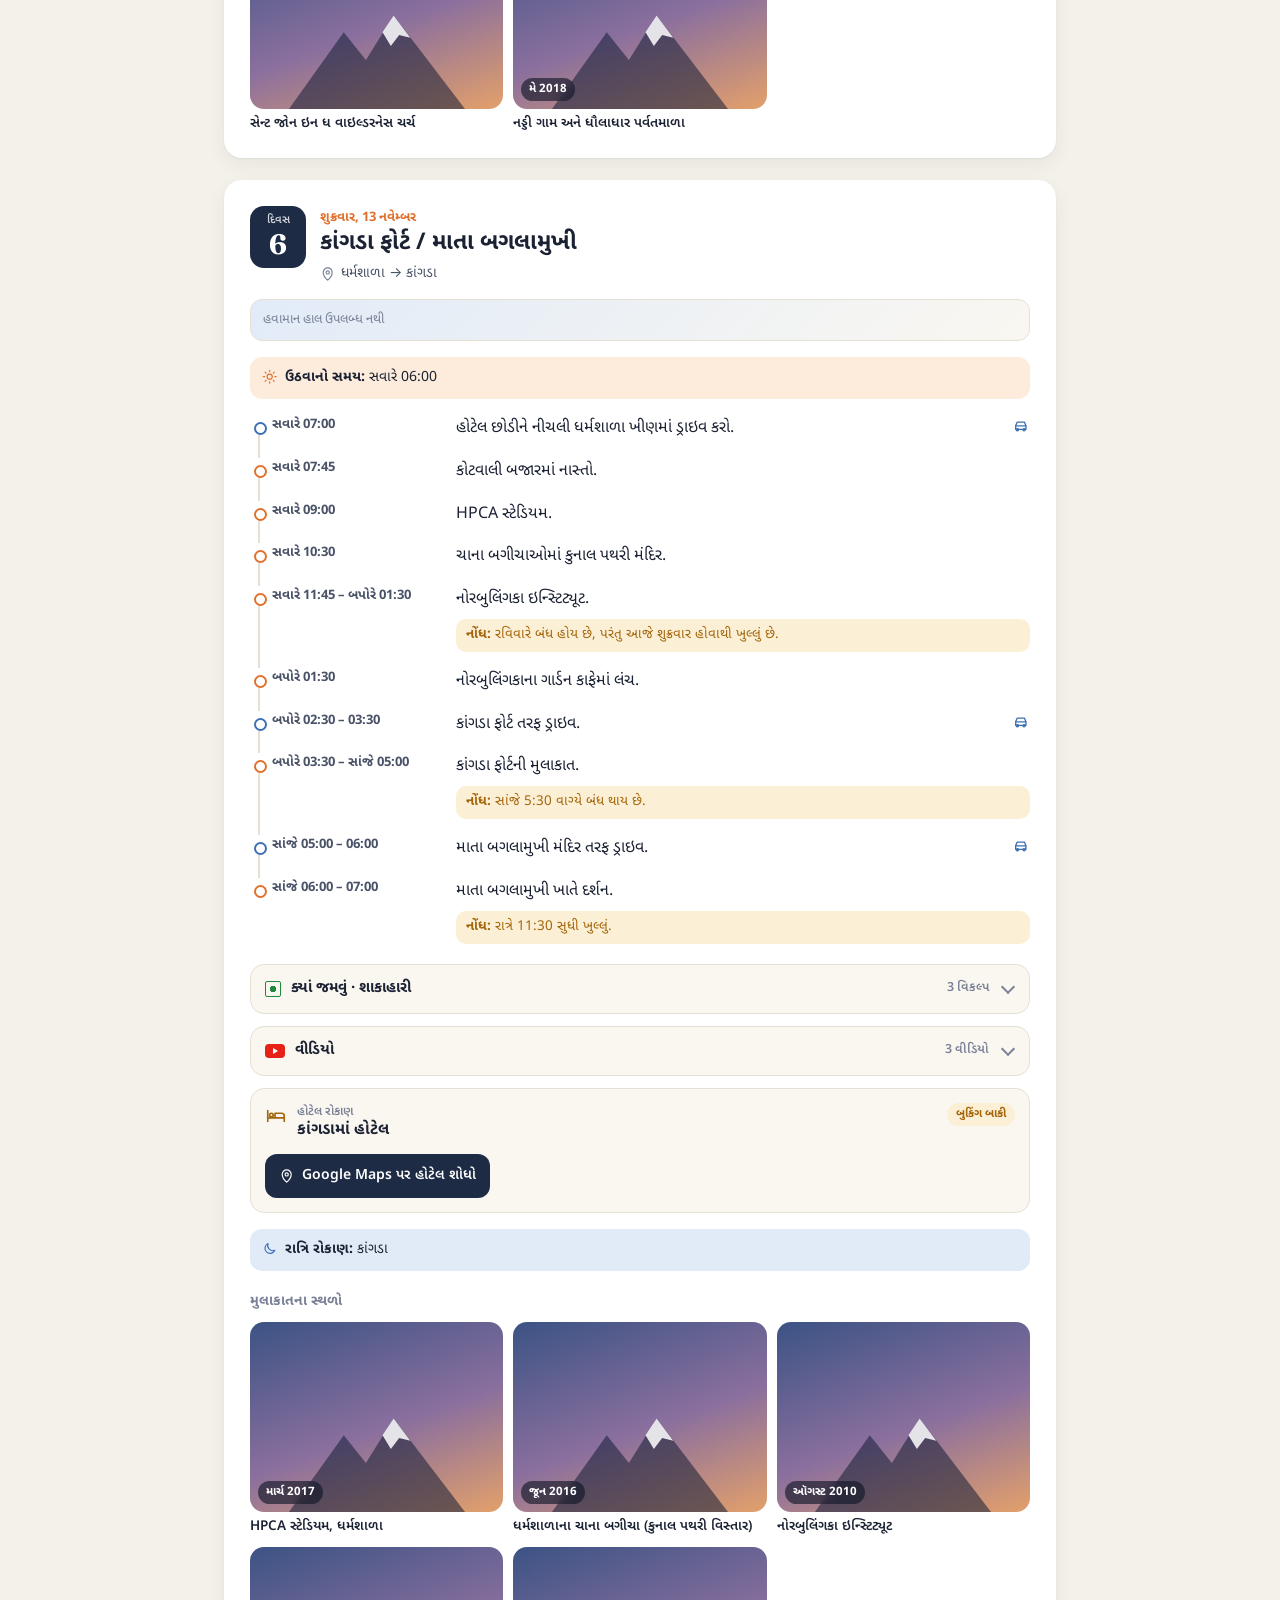
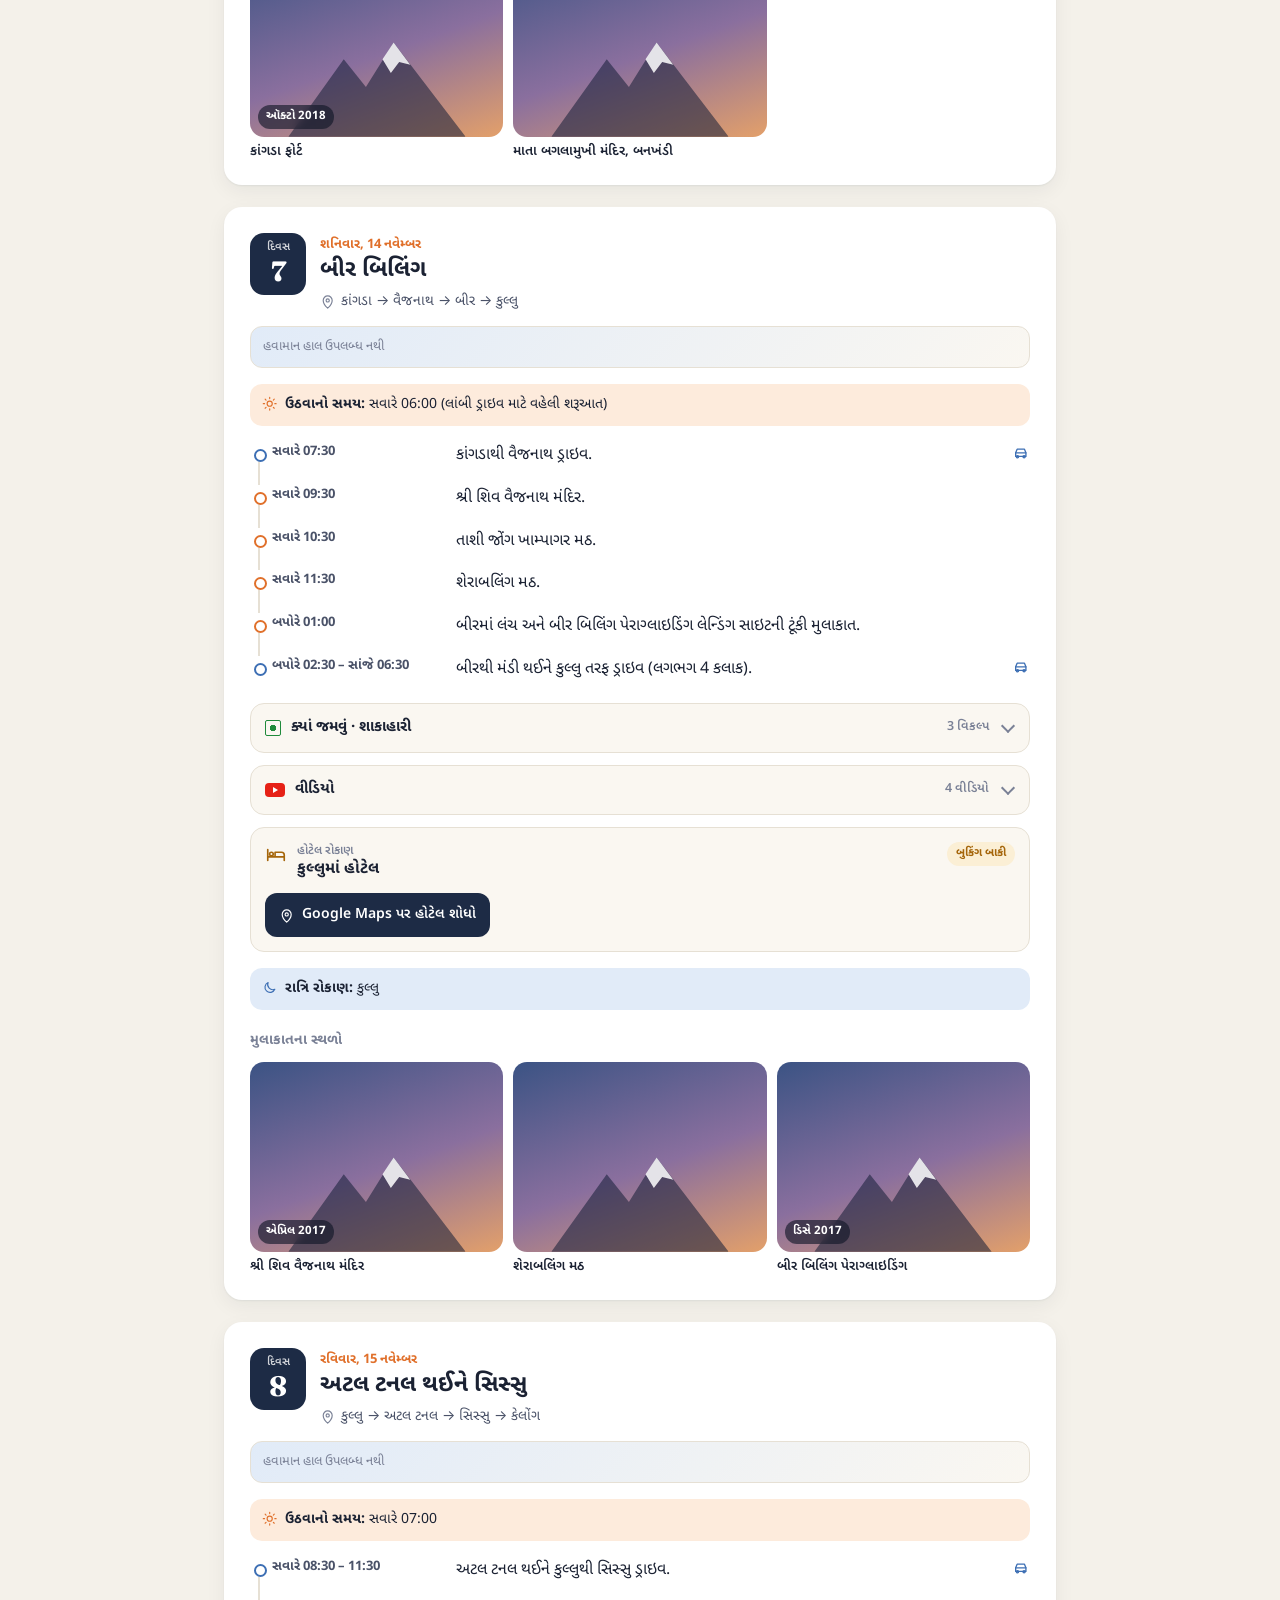
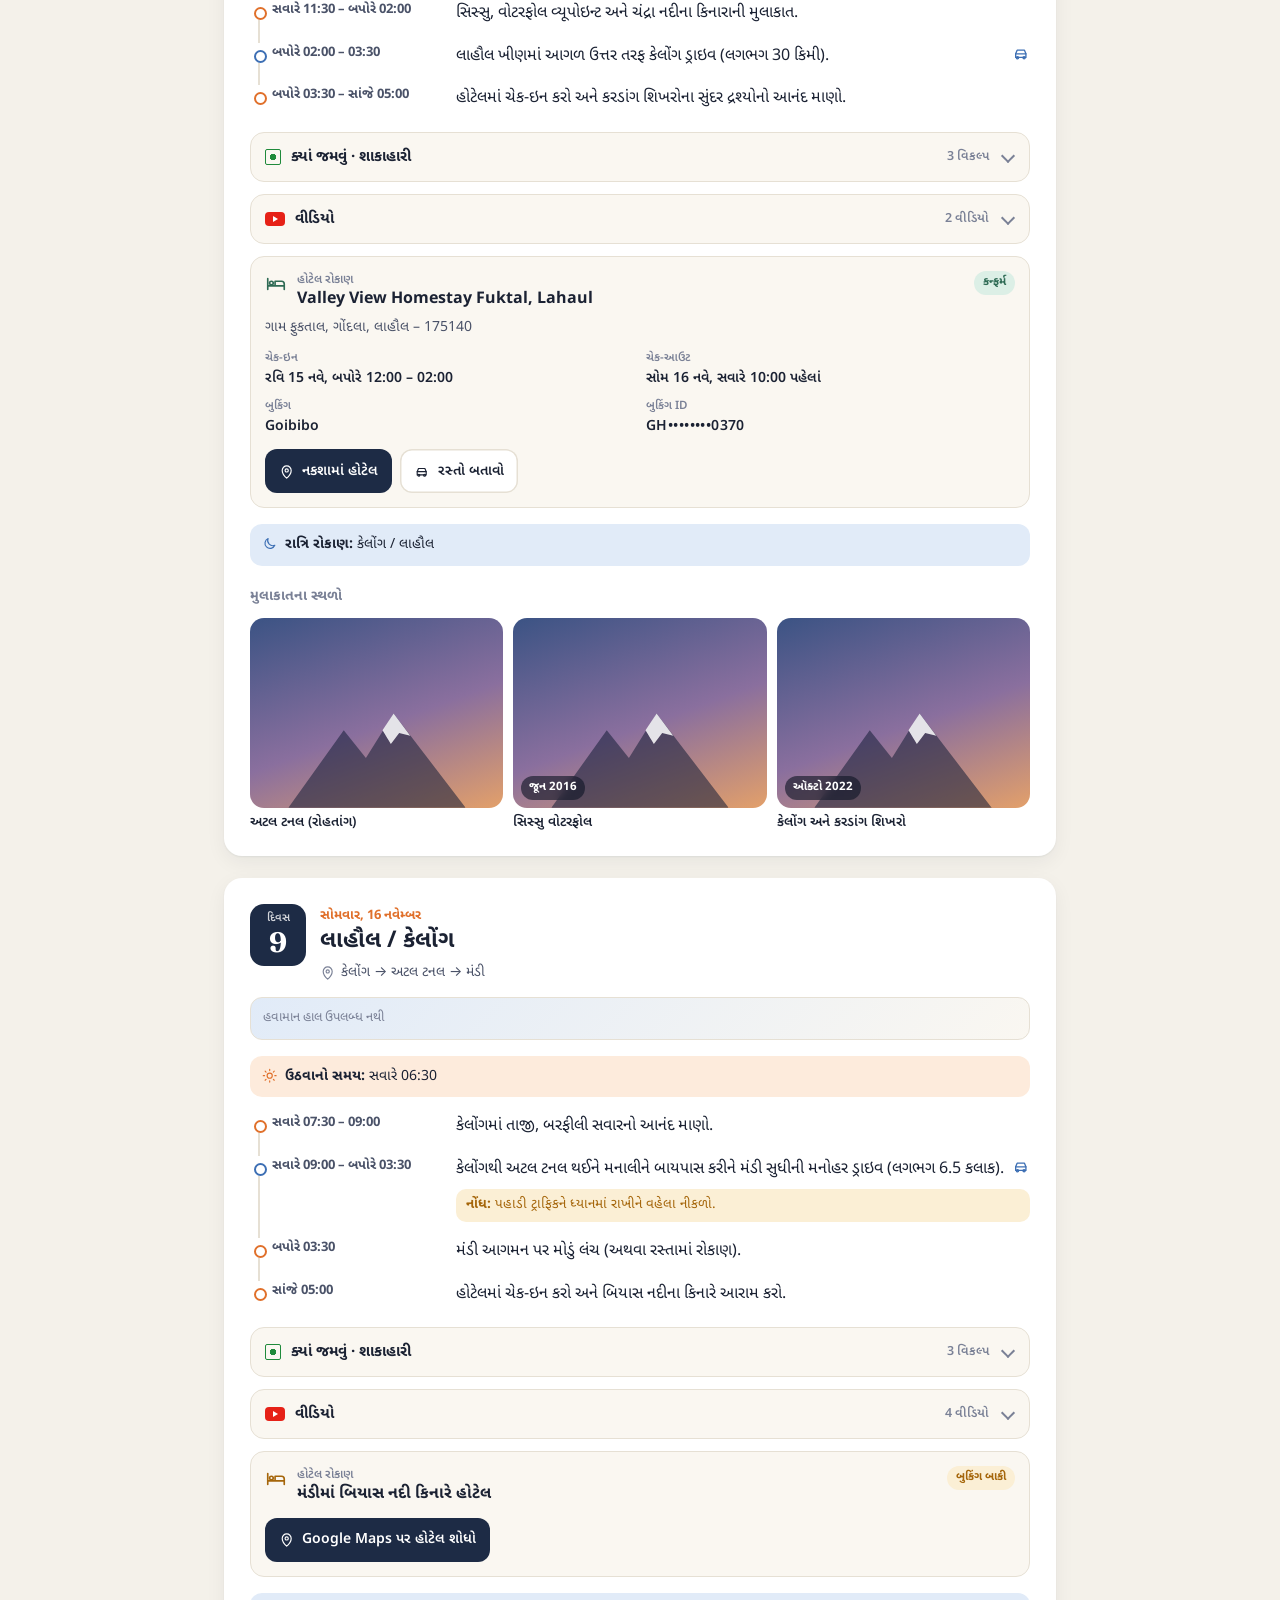
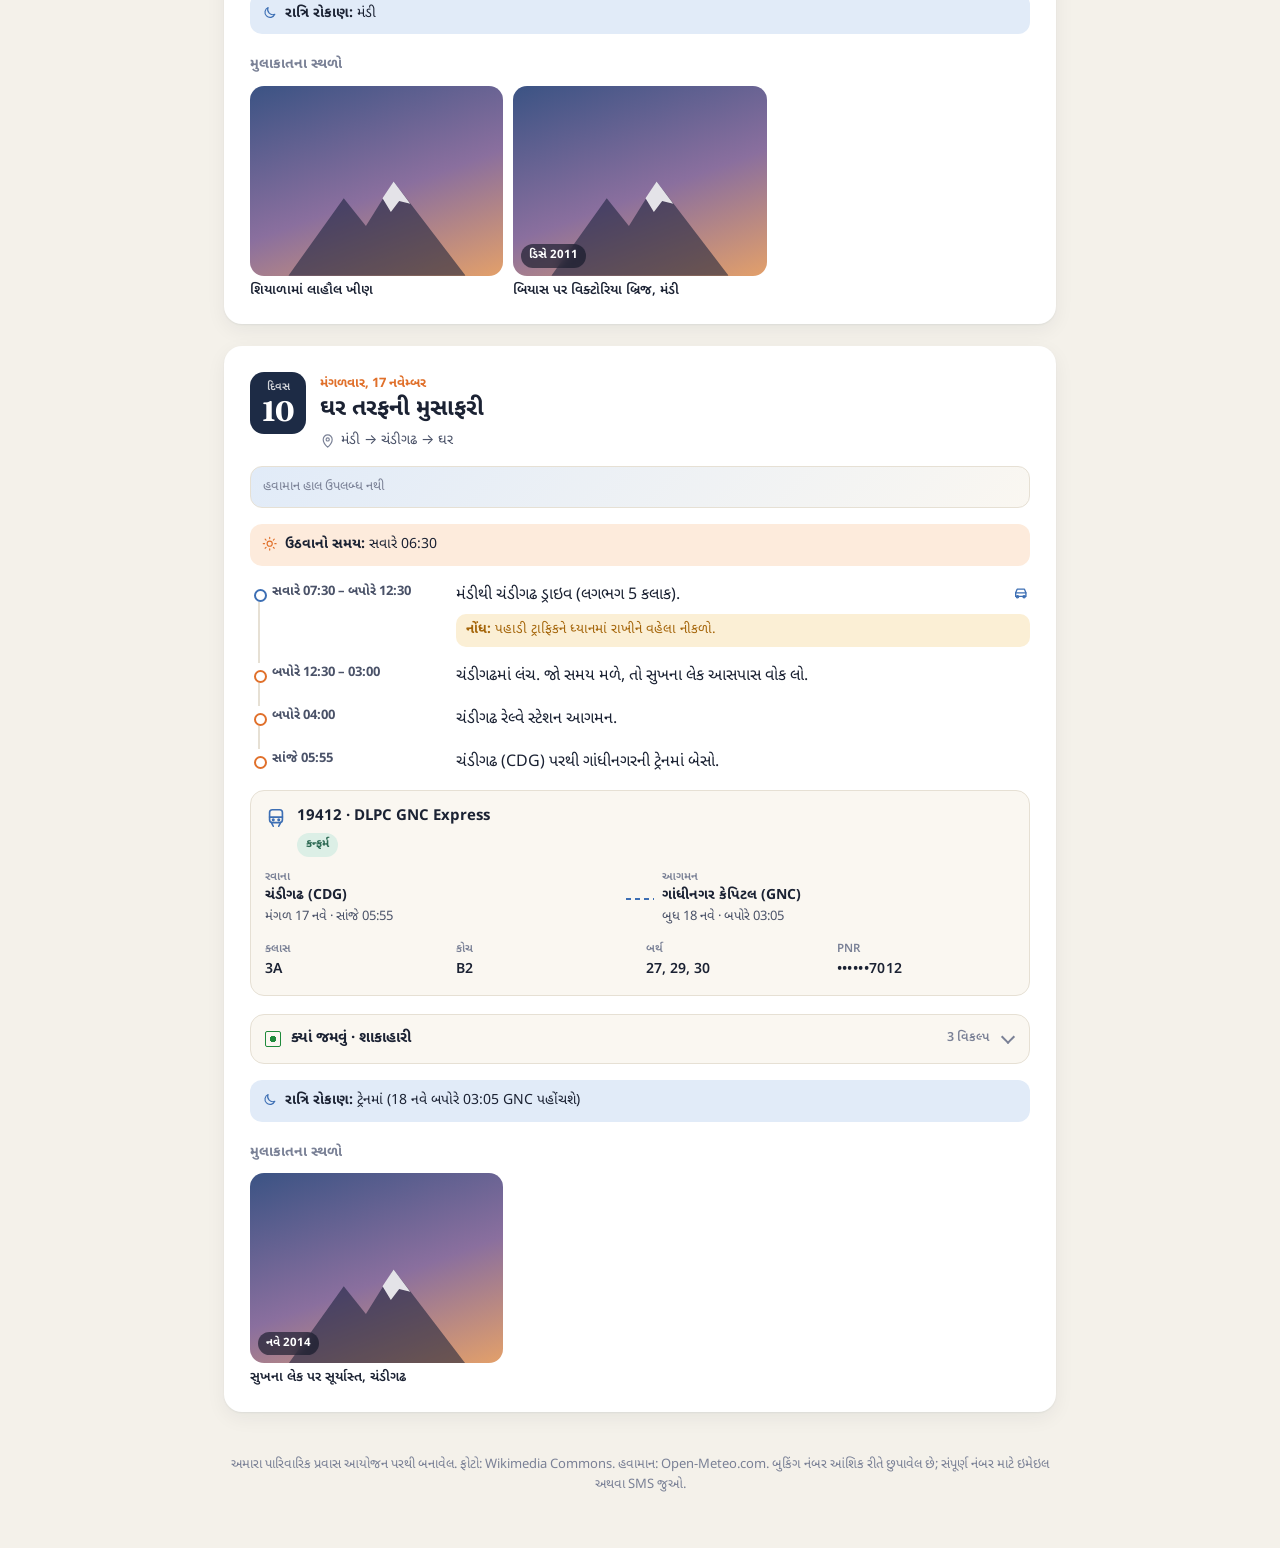
==== commit 83193a8b: "Journey map: draw the route along real roads The map now asks the public OSRM router (with a second " ====
--- a/index.html
+++ b/index.html
@@ -78,6 +78,7 @@
     <section class="journey" aria-labelledby="journey-h">
       <h2 id="journey-h" data-i18n="journey"></h2>
       <div class="map" id="map"></div>
+      <p class="map-note" id="map-note"></p>
       <ol class="stops" id="stops"></ol>
     </section>
 
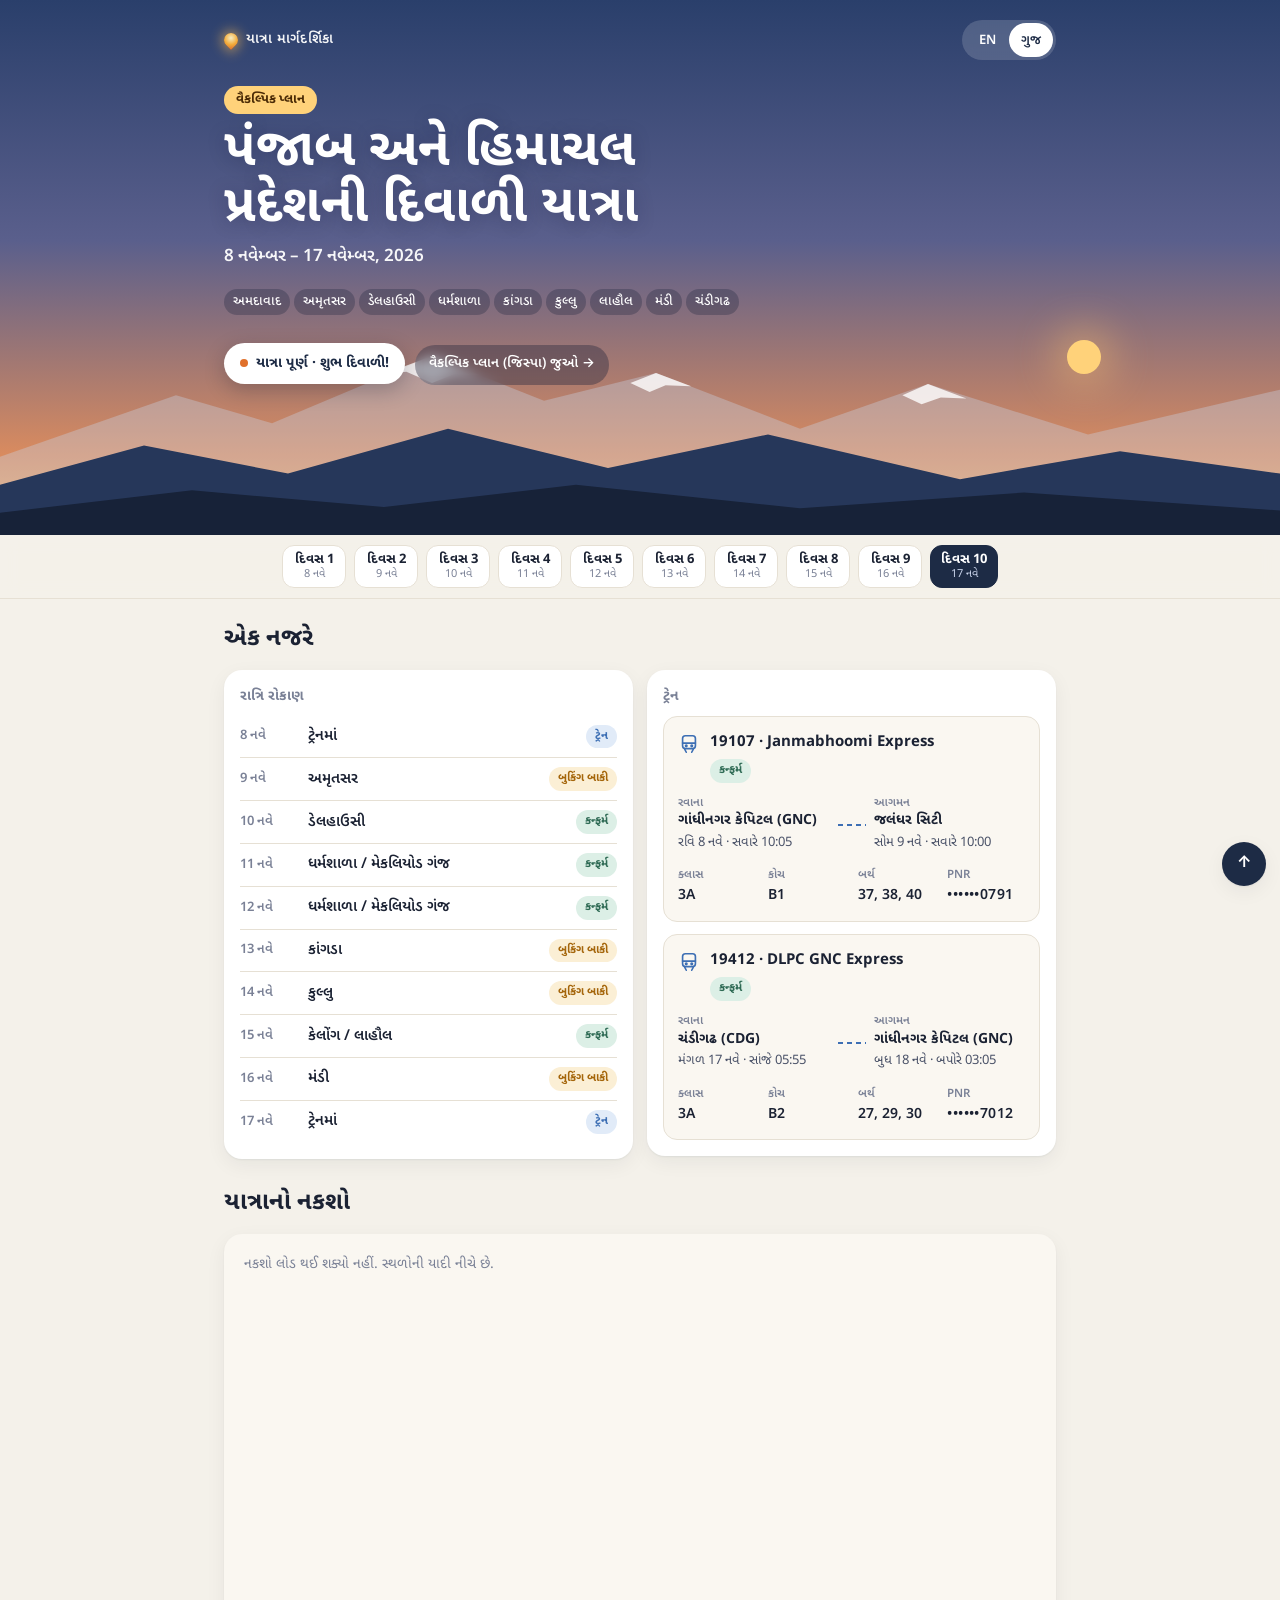
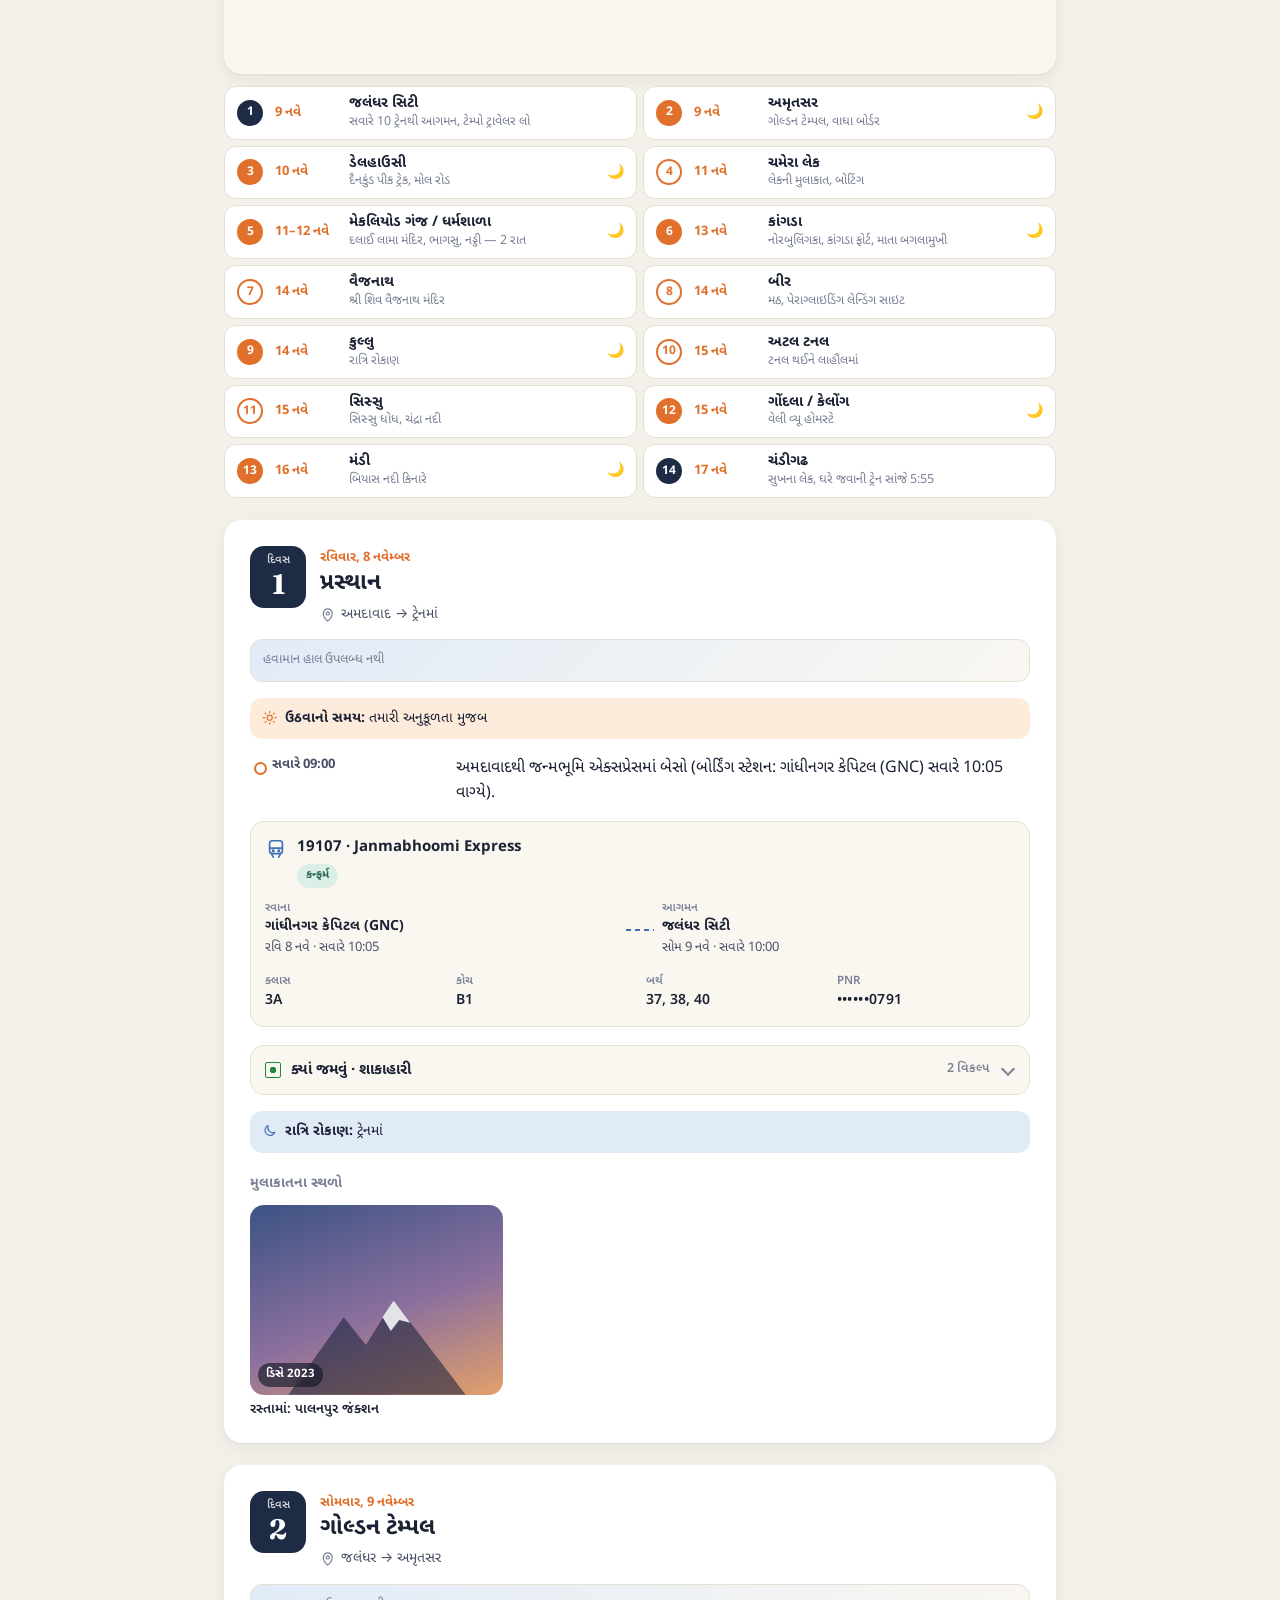
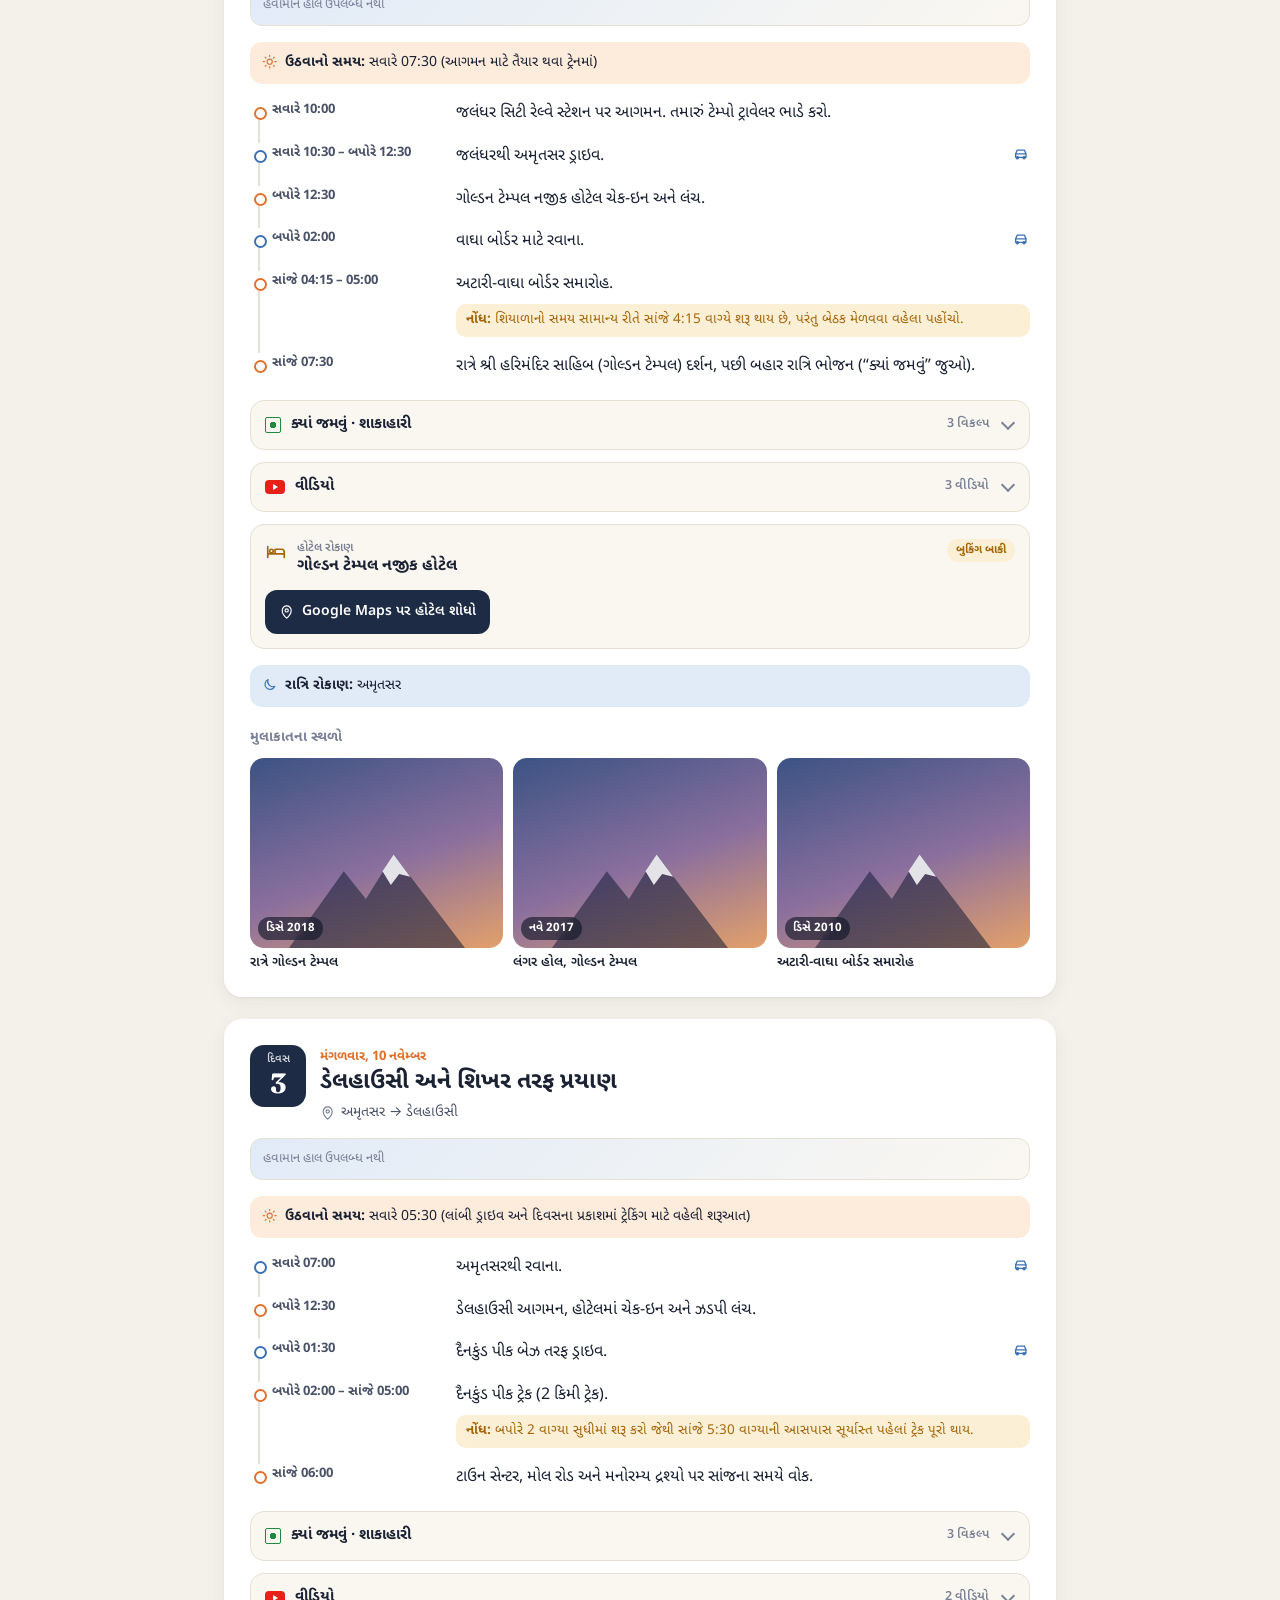
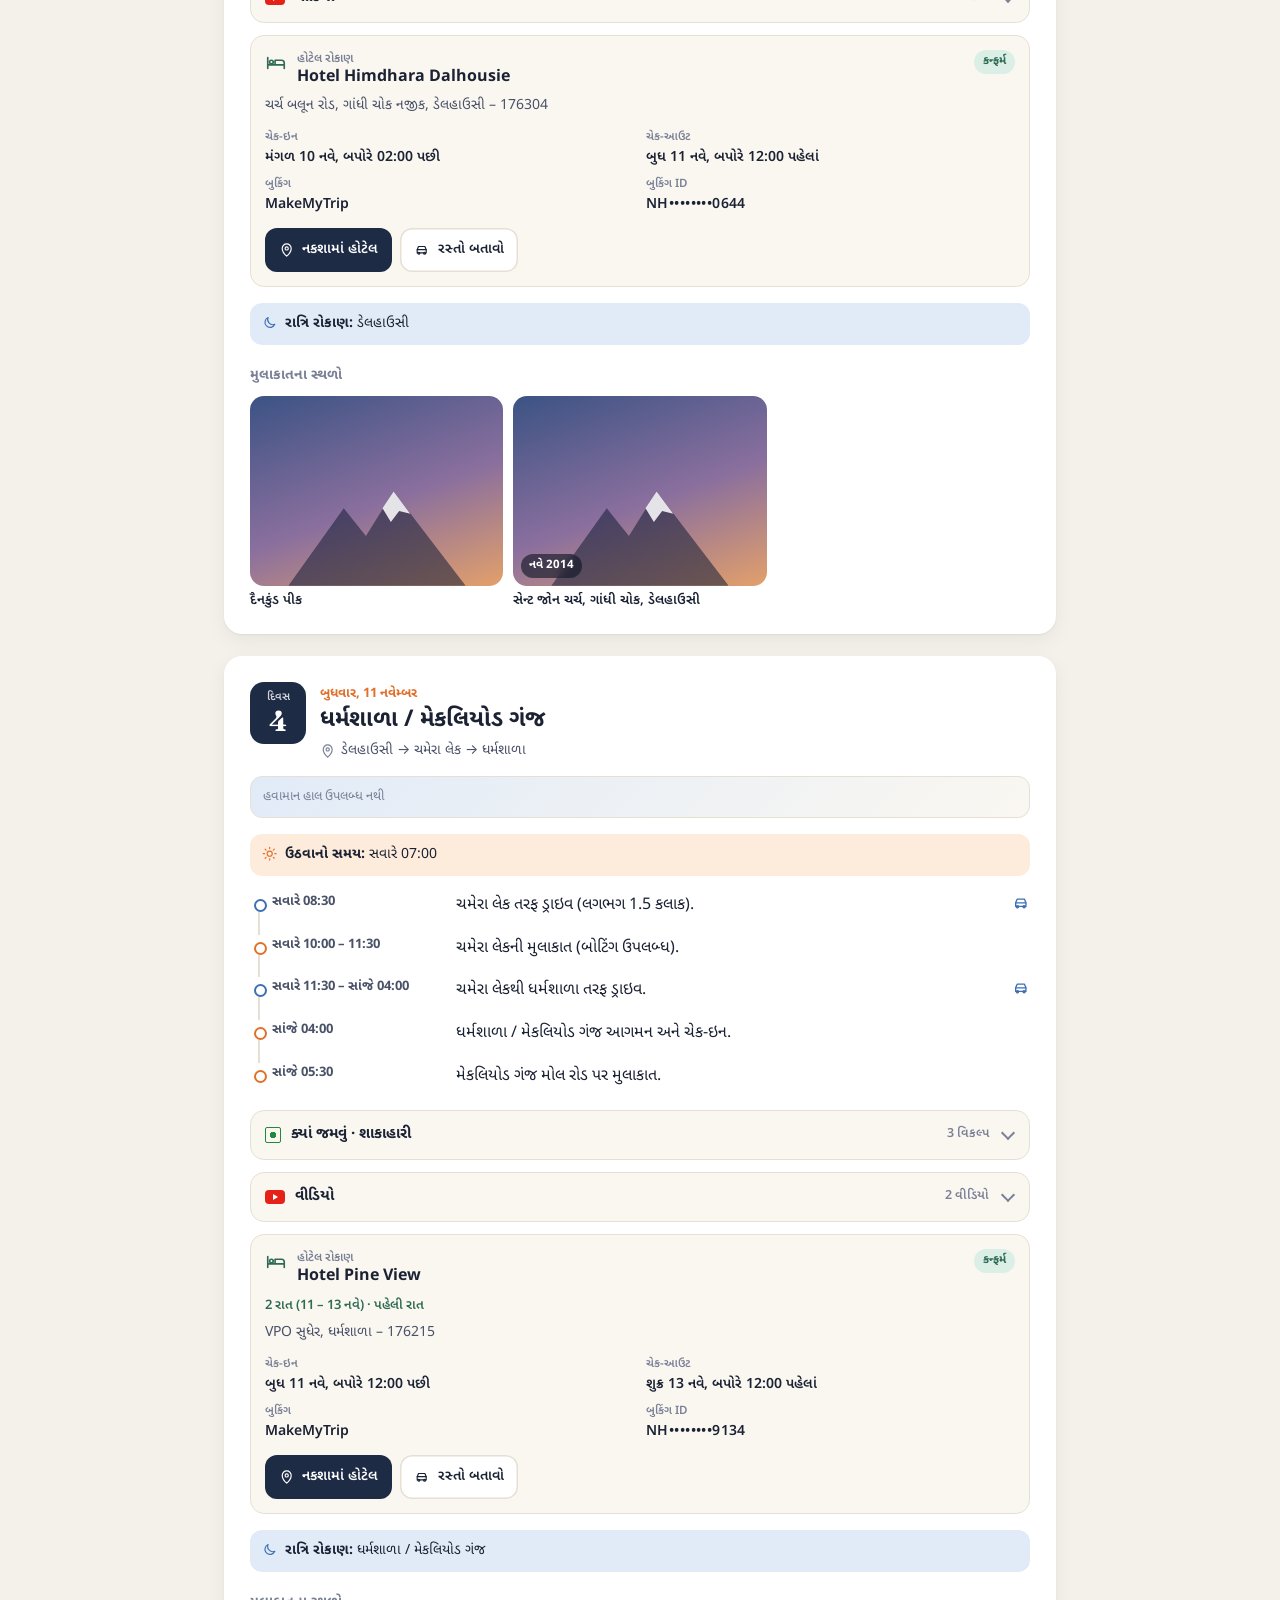
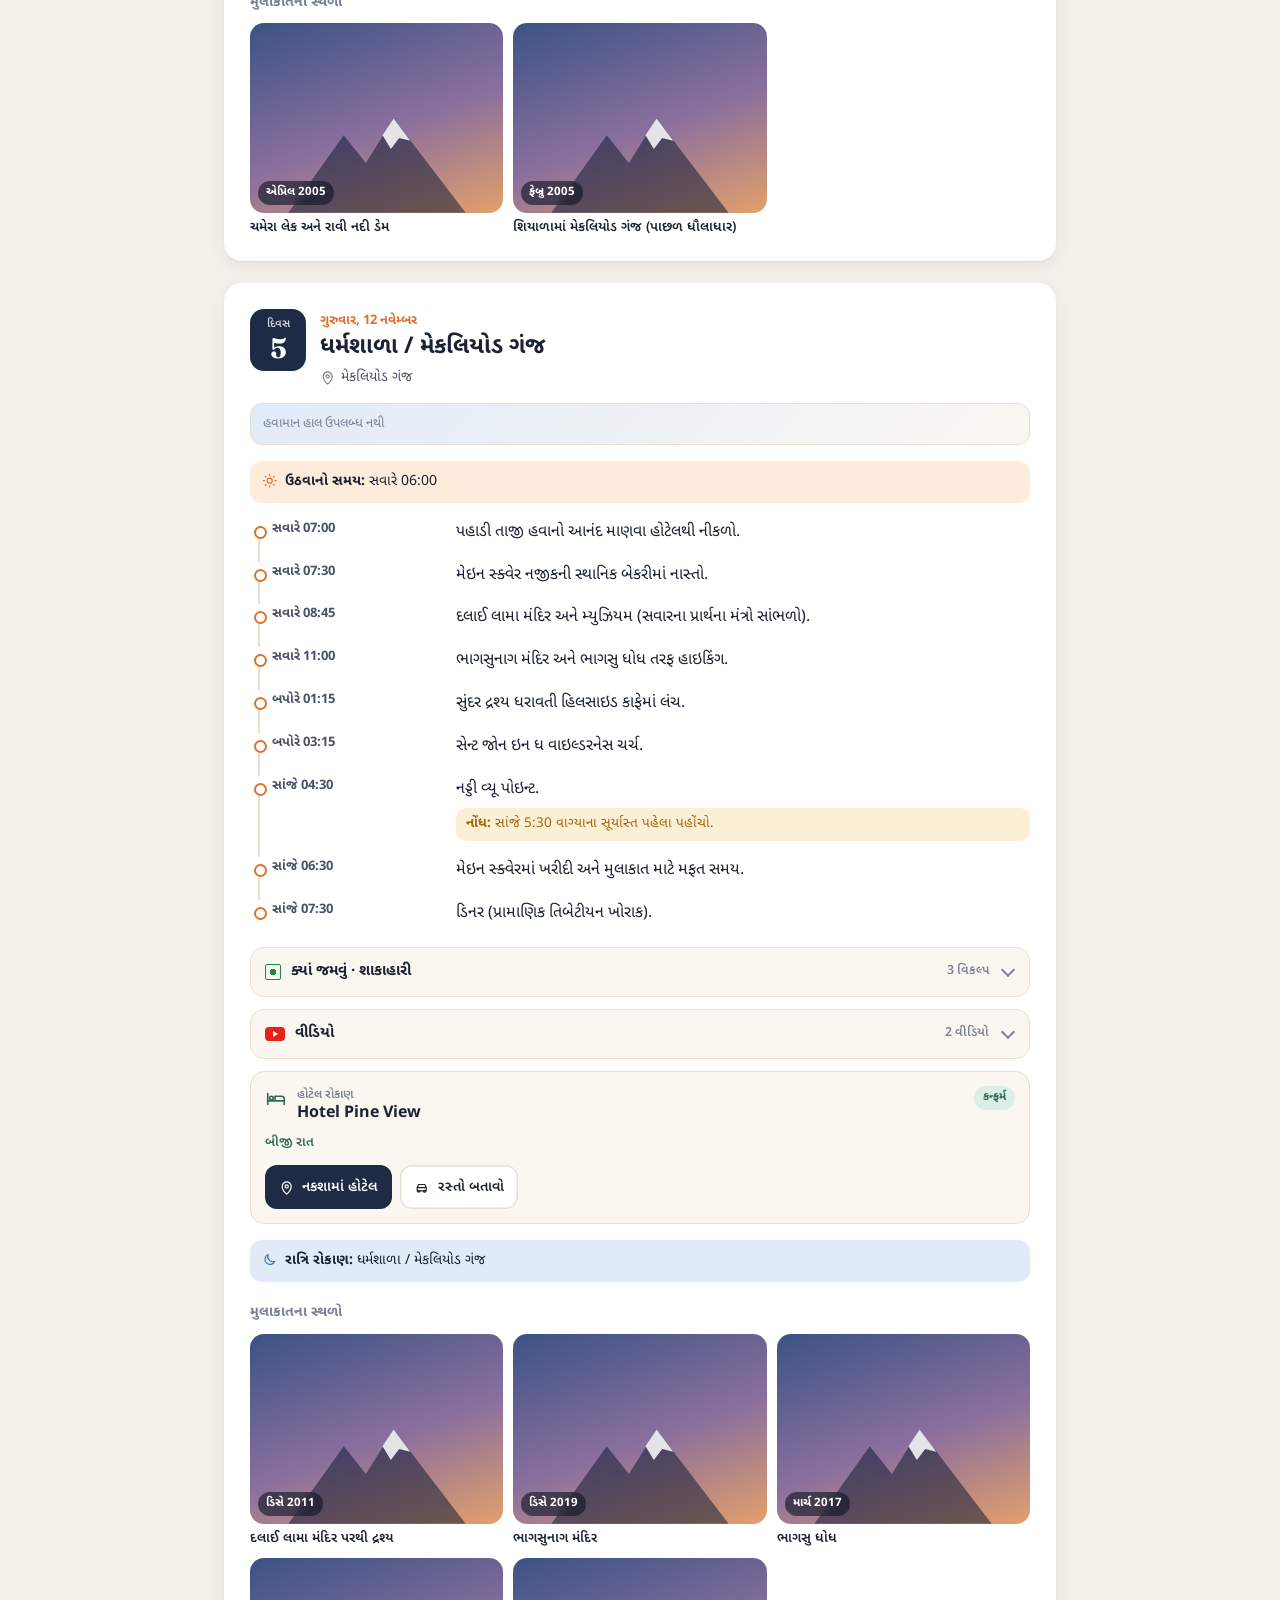
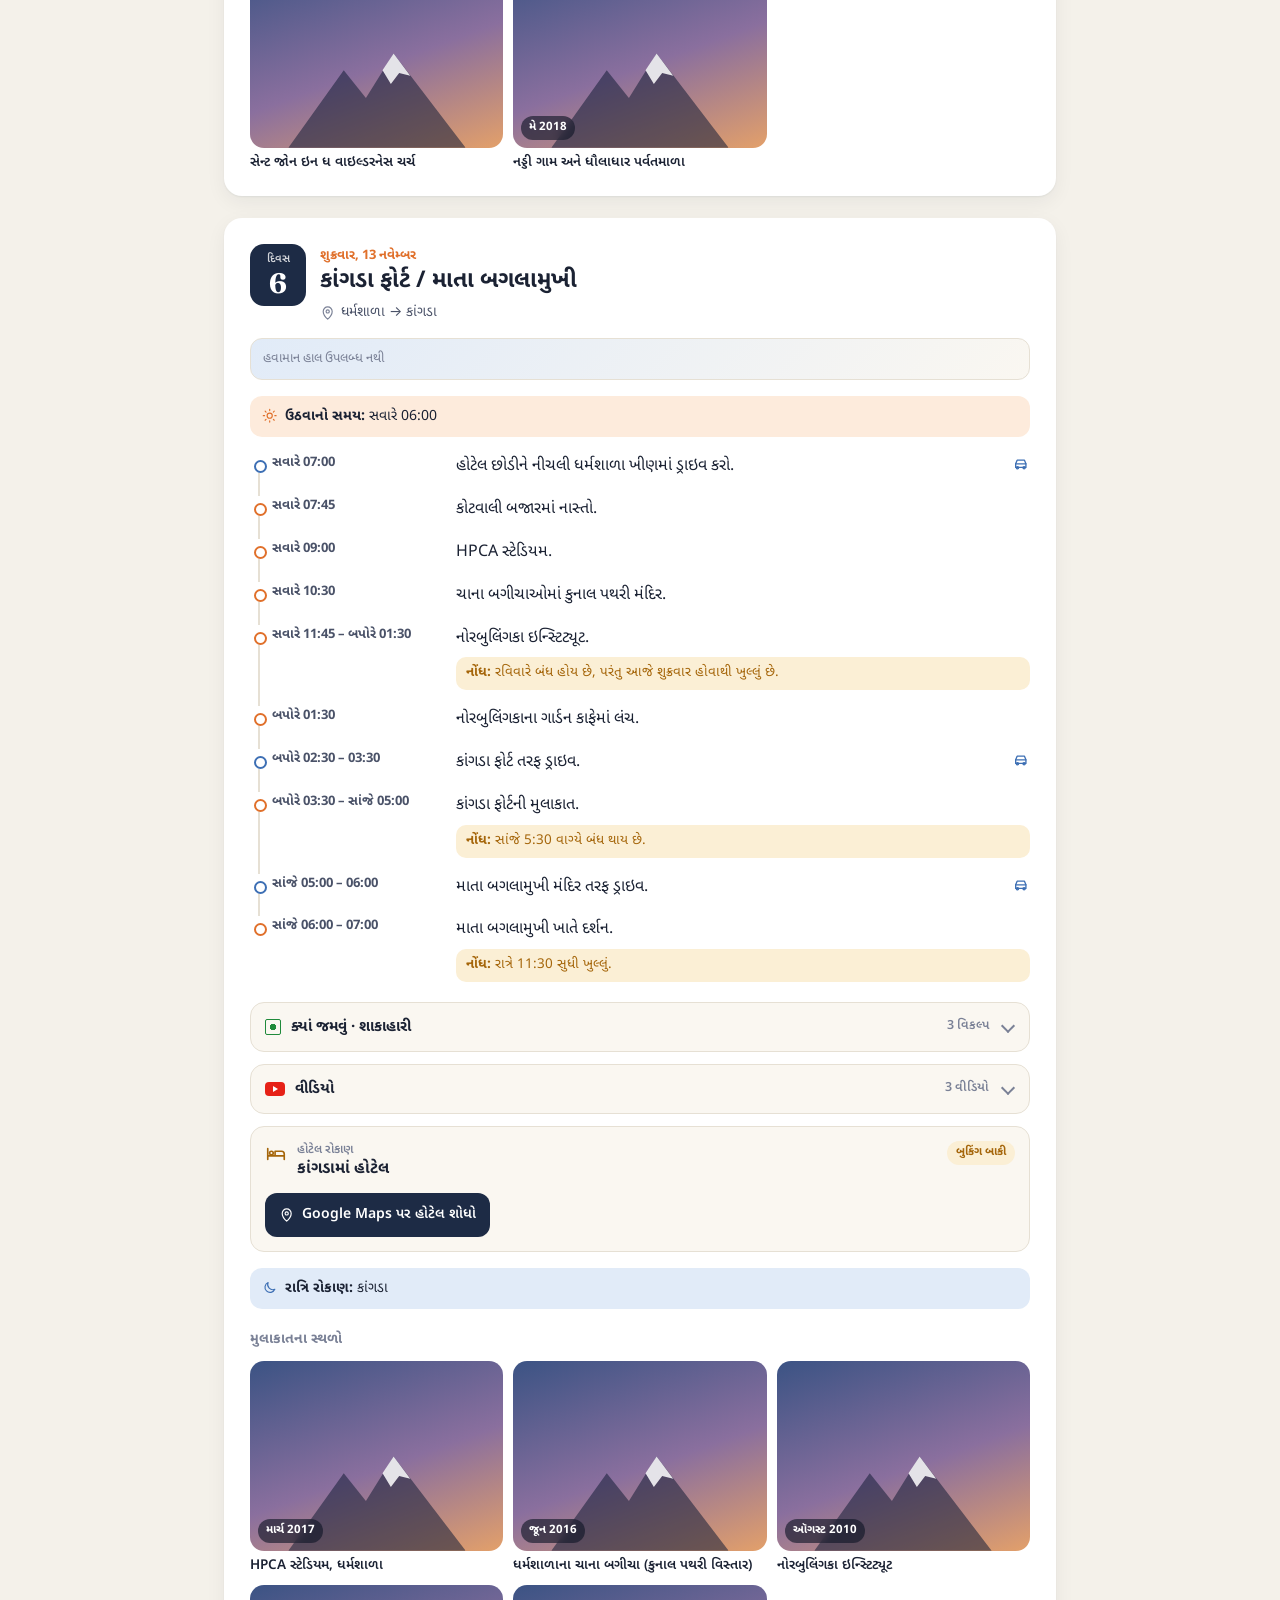
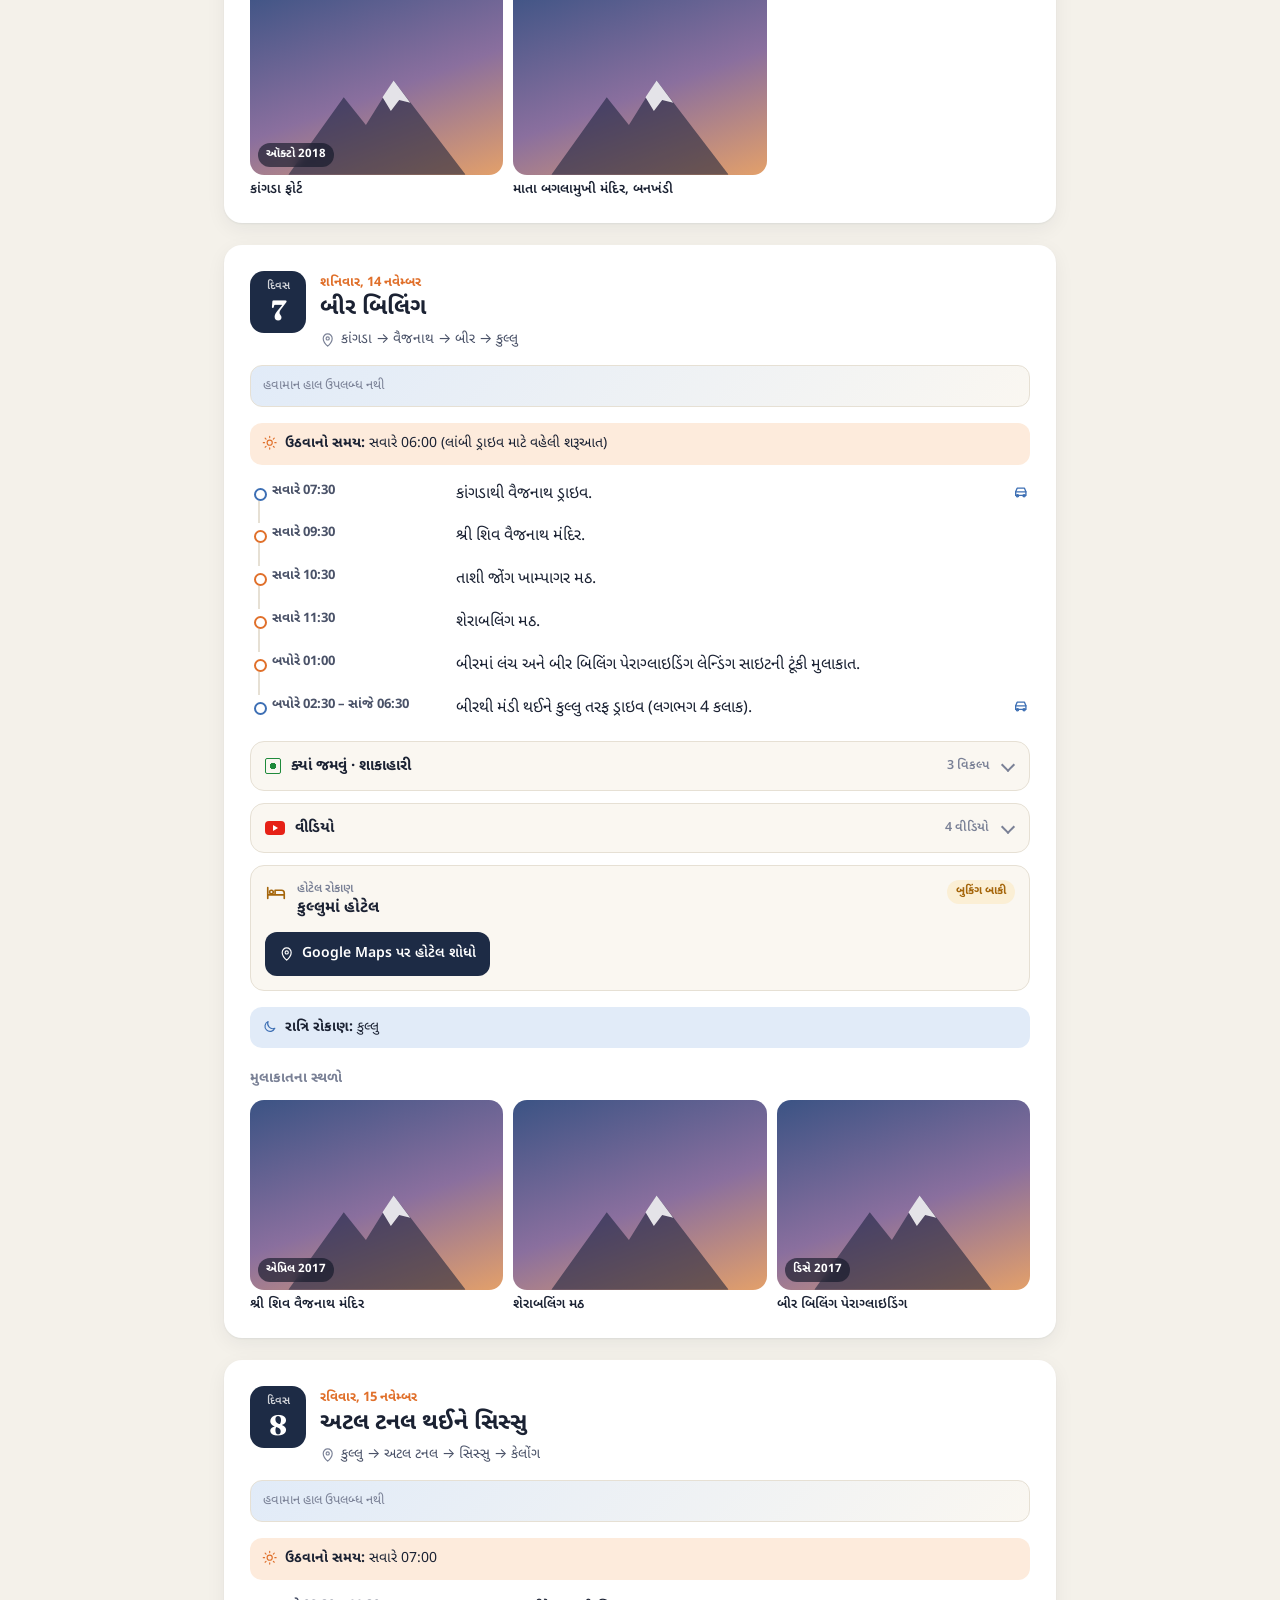
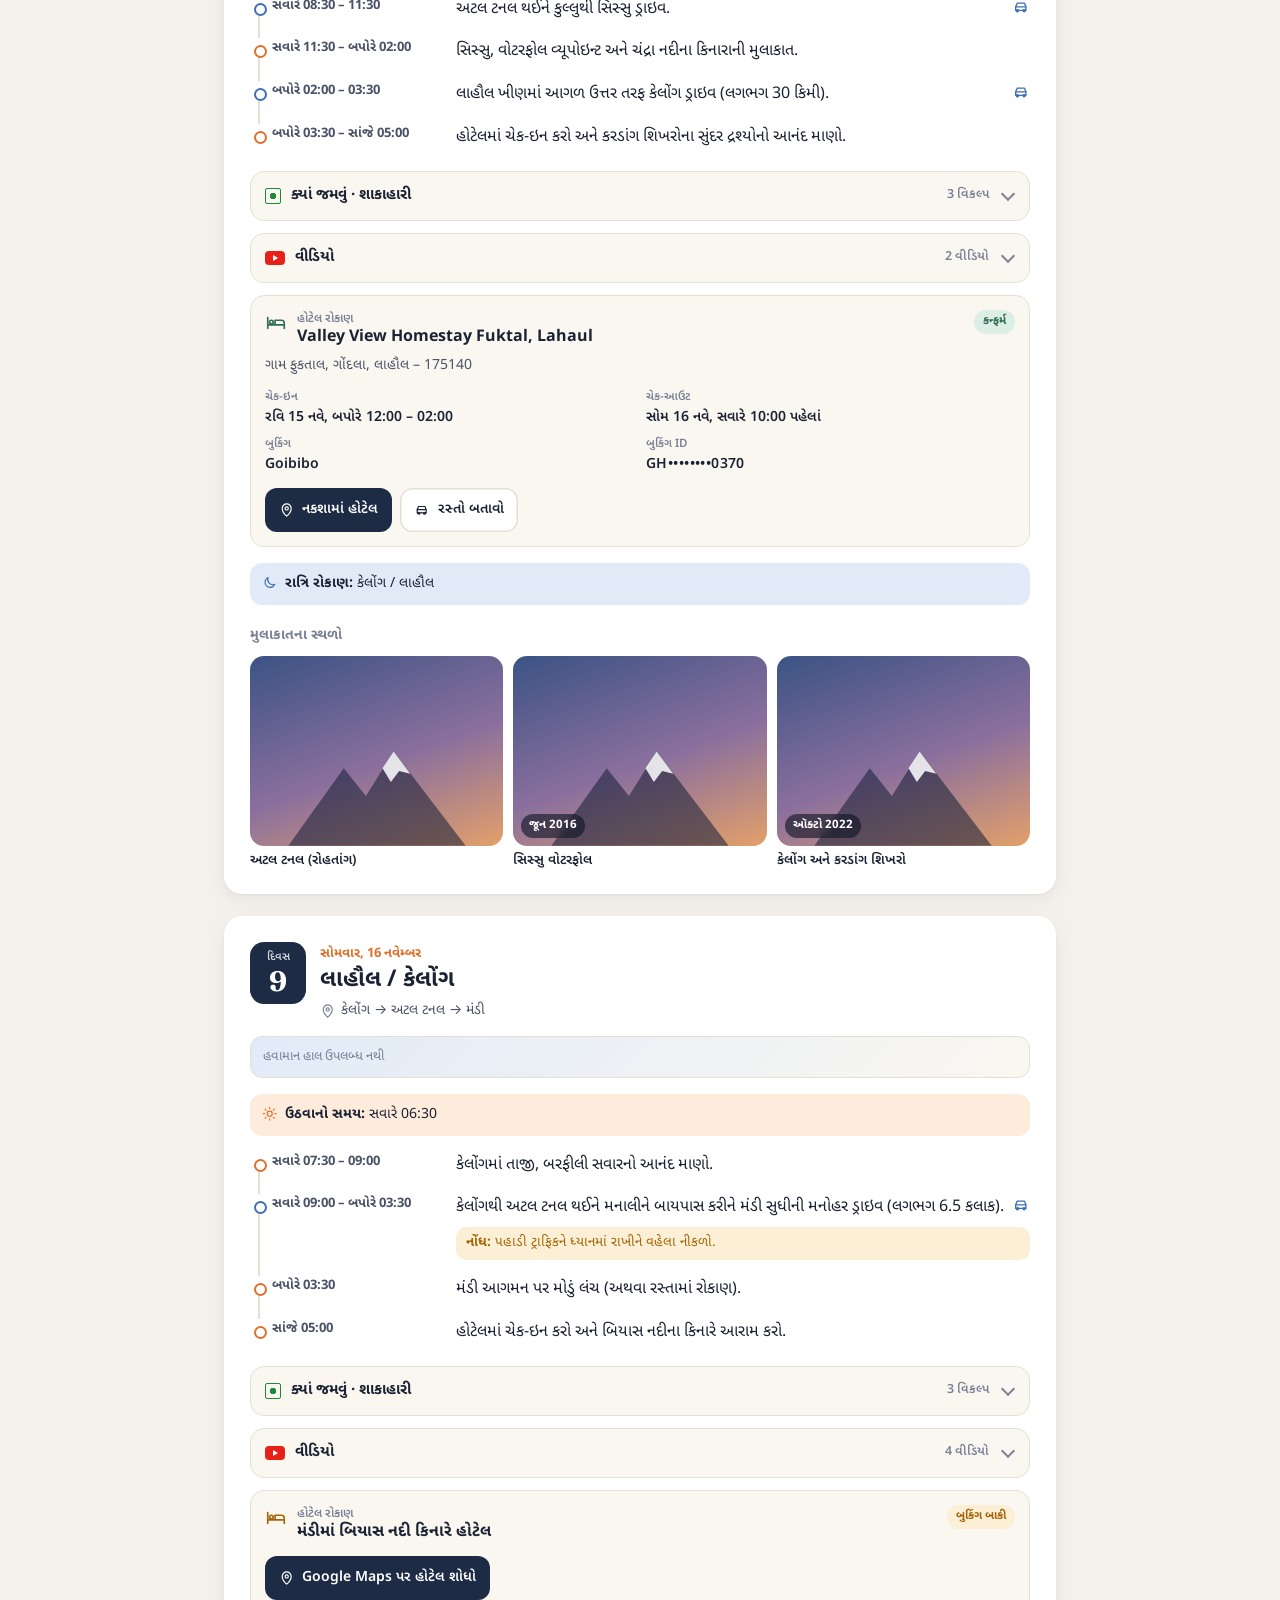
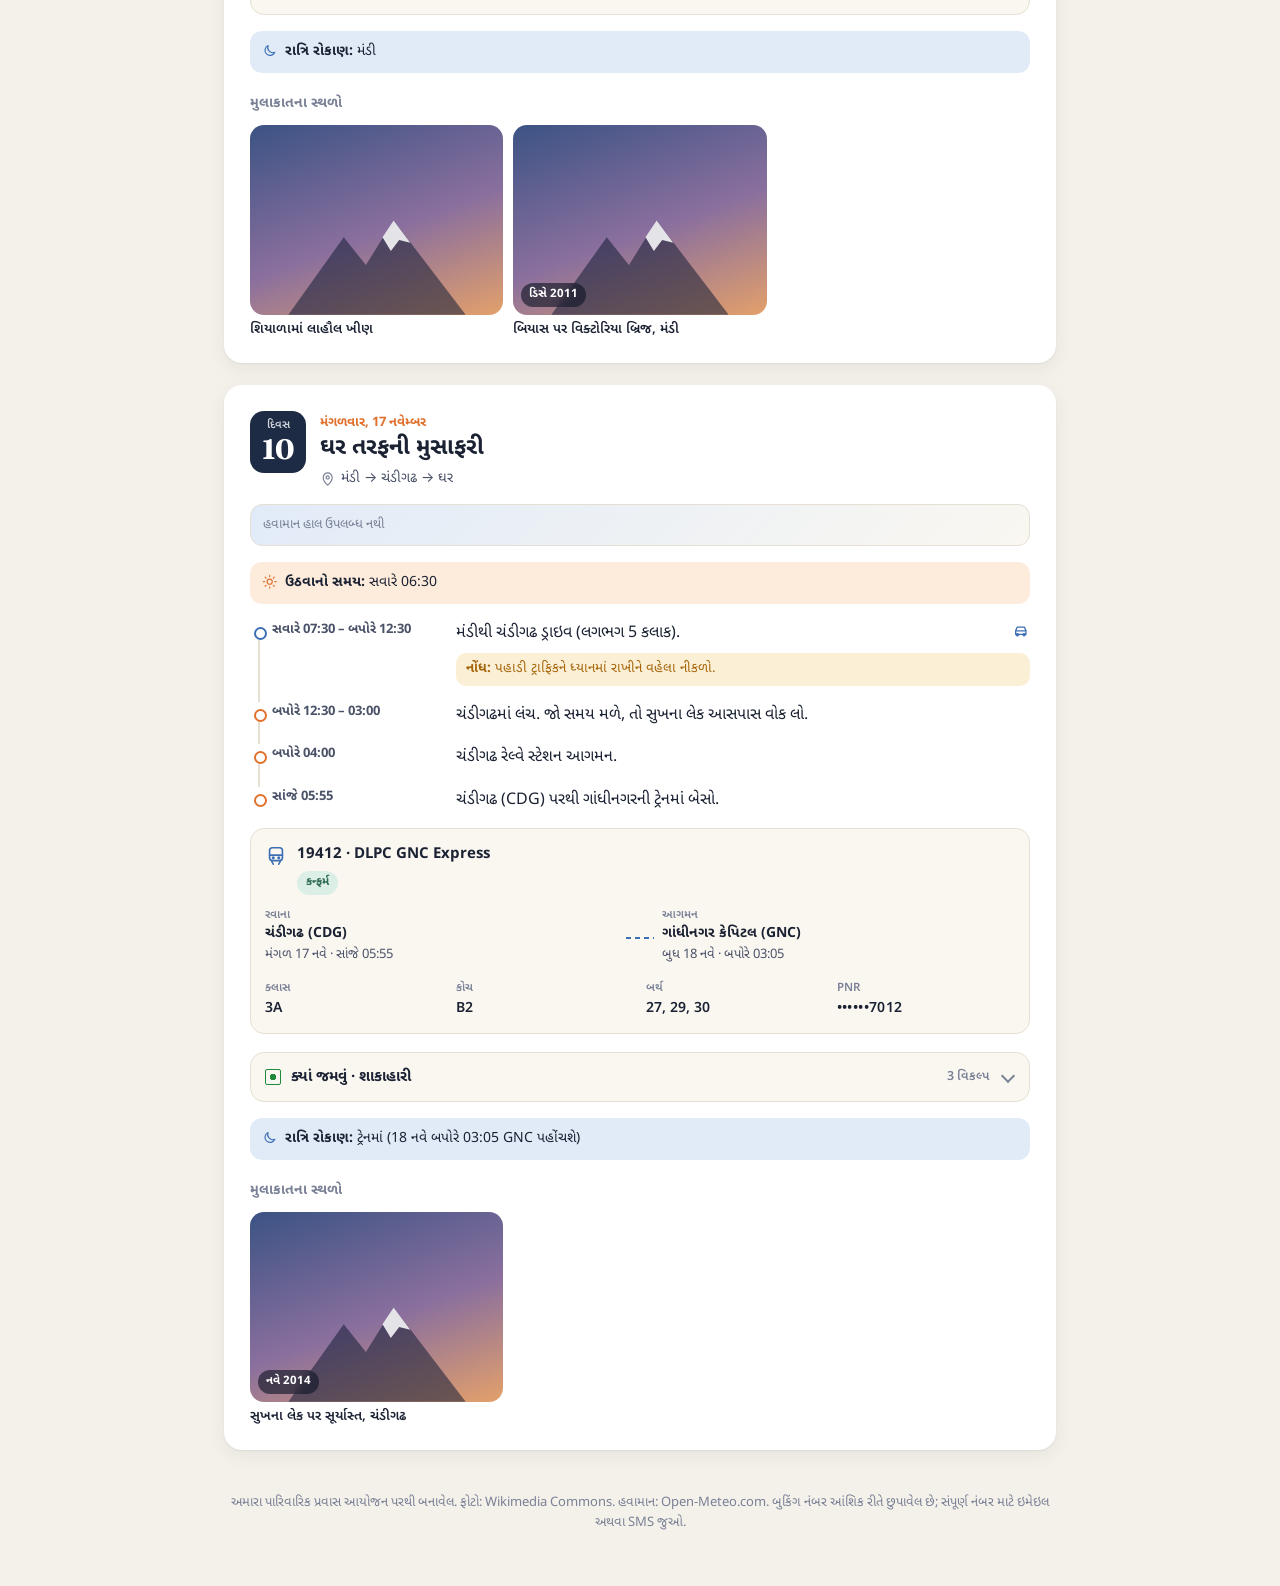
==== commit 7338850a: "Add alternative plan page (alt.html), fix shrunken header art alt.html reuses the main plan and rewr" ====
--- a/index.html
+++ b/index.html
@@ -51,10 +51,12 @@
           <button type="button" data-lang="gu">ગુજ</button>
         </div>
       </div>
+      <span class="plan-badge" id="plan-badge" hidden></span>
       <h1 id="title"></h1>
       <p class="dates" id="dates"></p>
       <ol class="route" id="route"></ol>
       <a class="status" id="status" href="#"></a>
+      <a class="plan-link" id="plan-link" href="alt.html"></a>
     </div>
   </header>
 
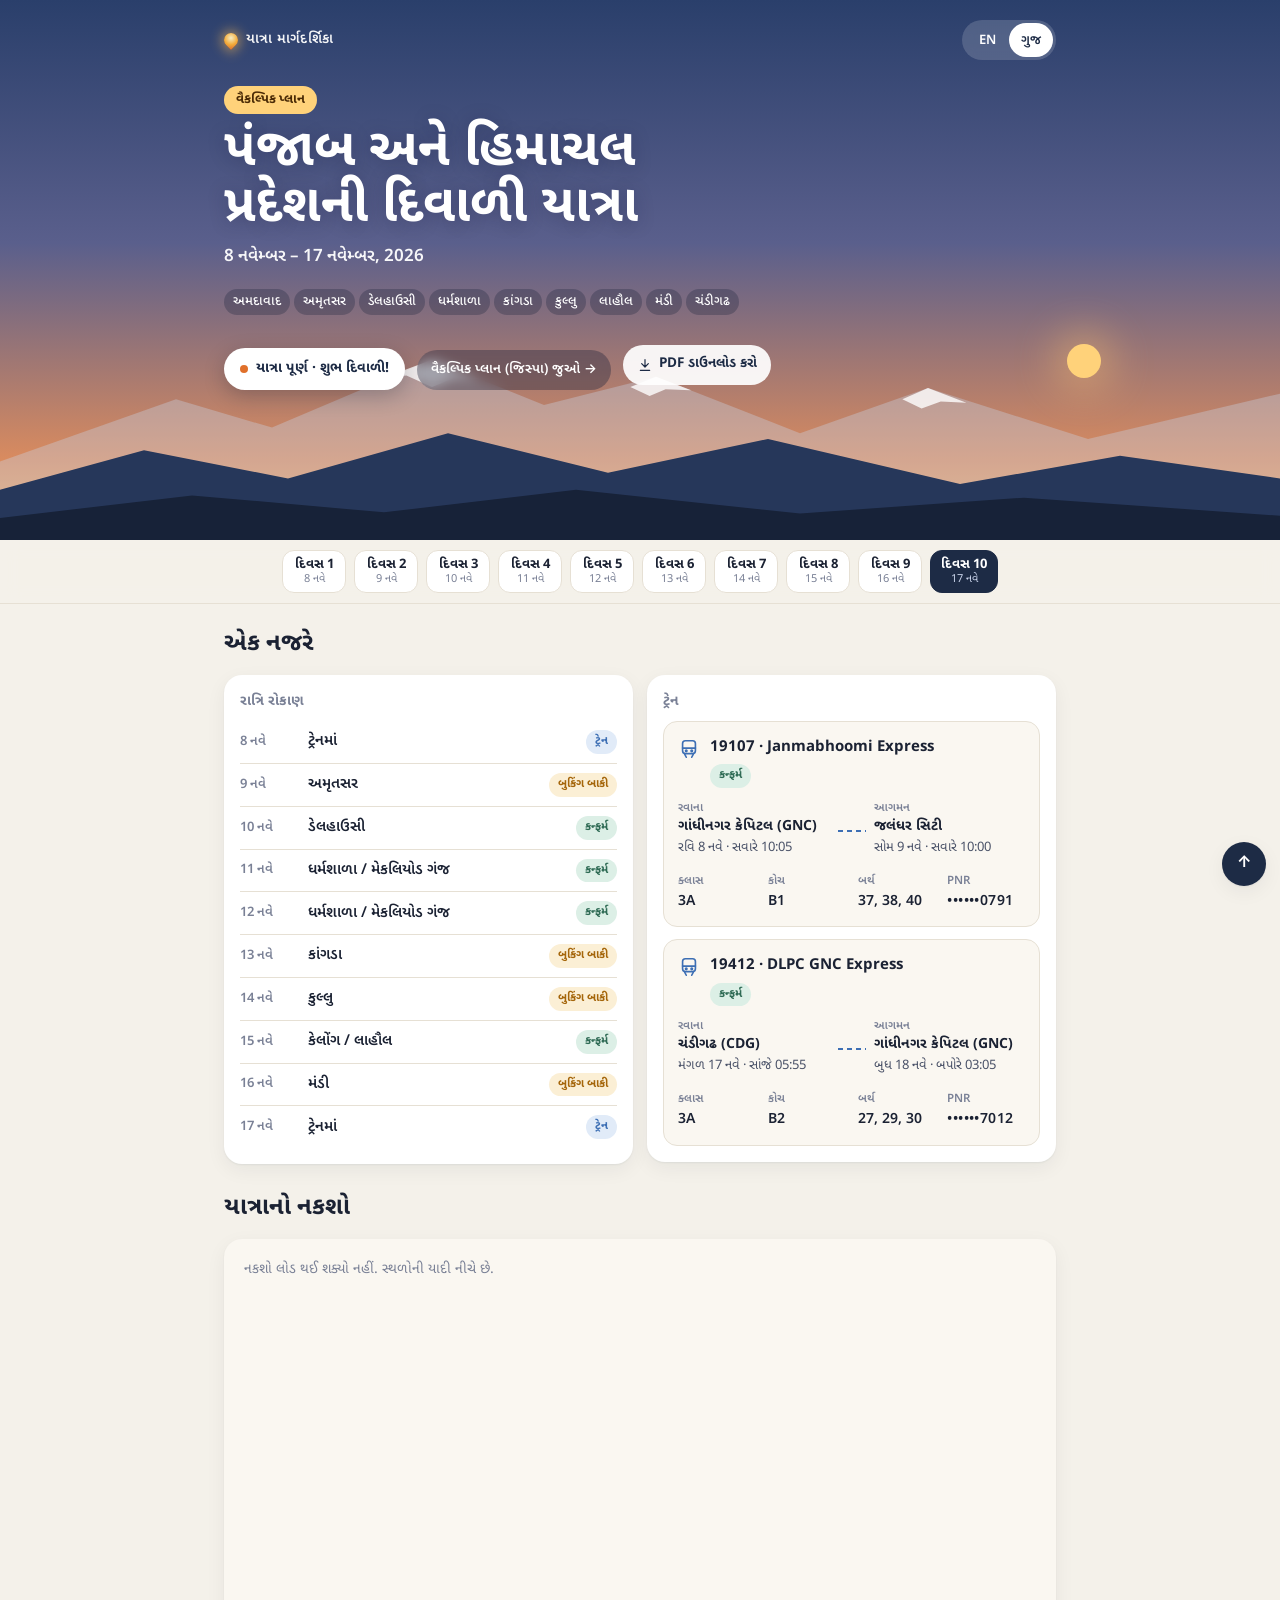
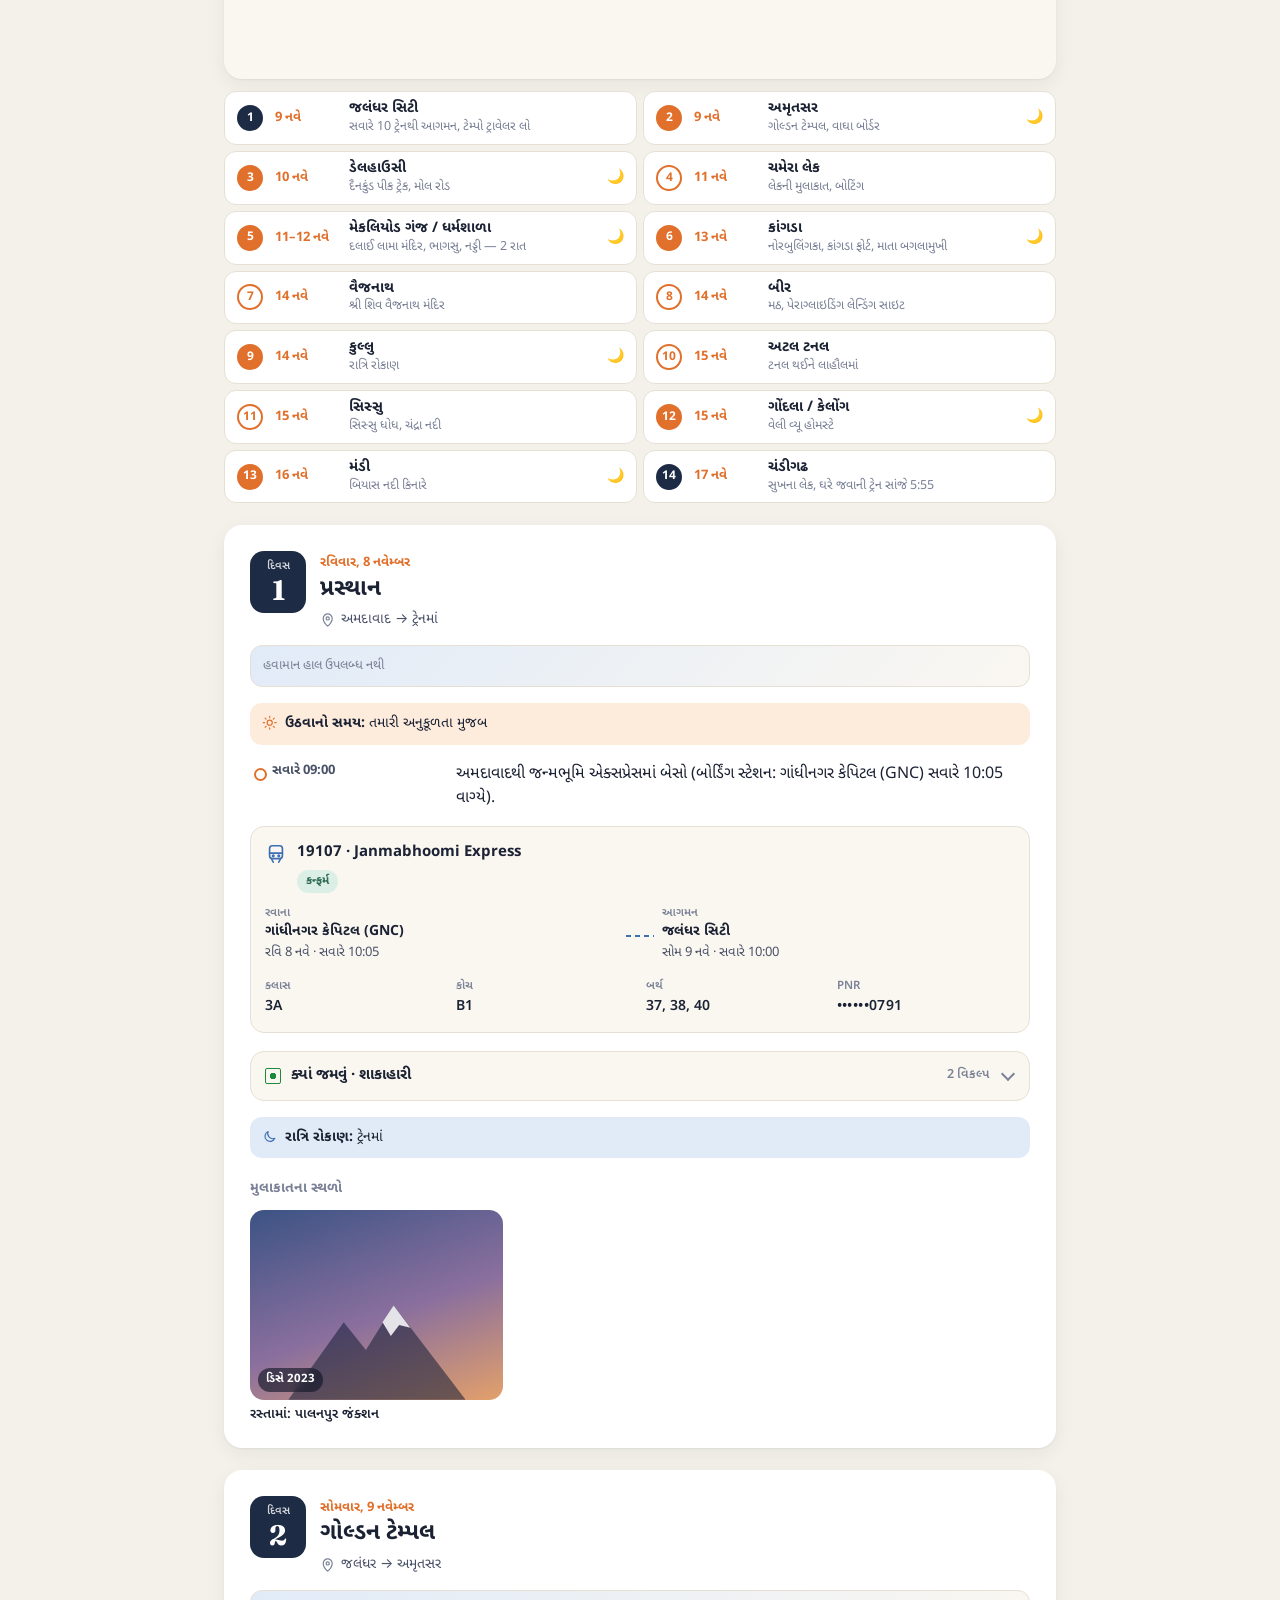
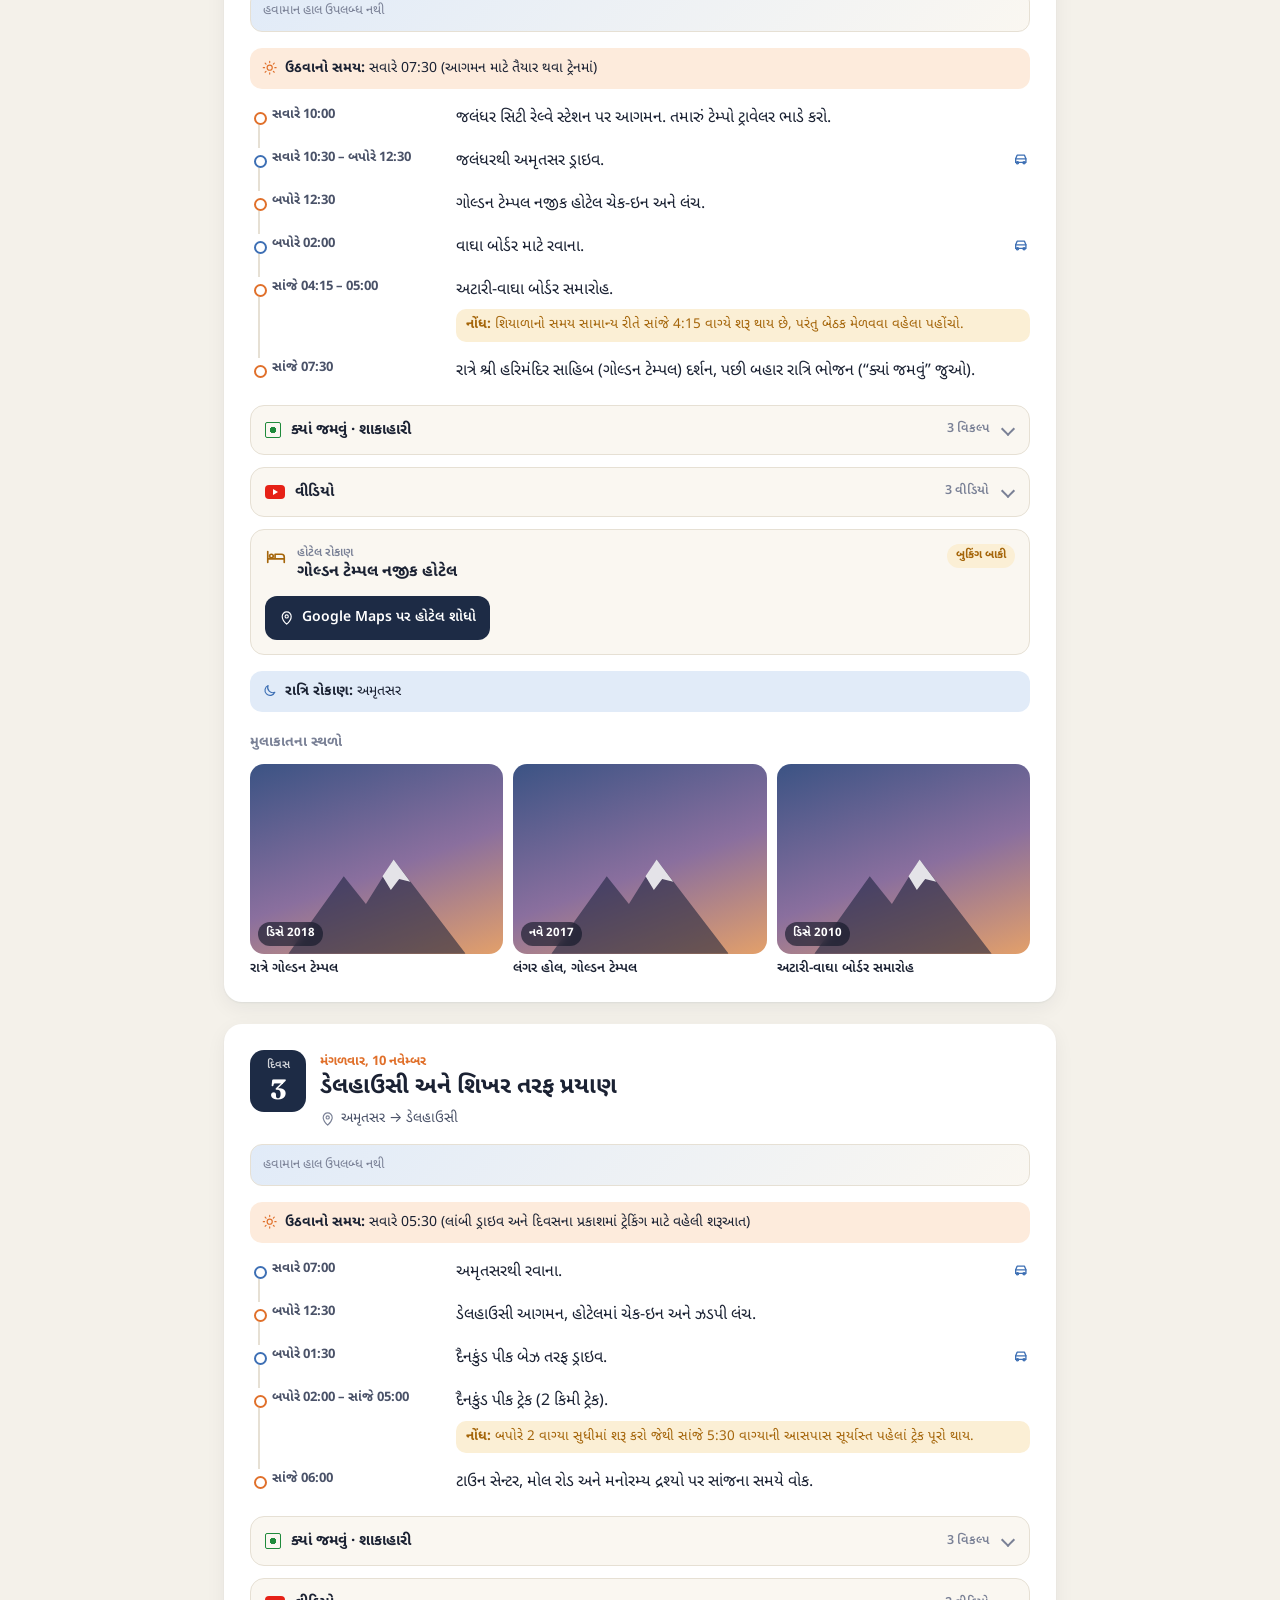
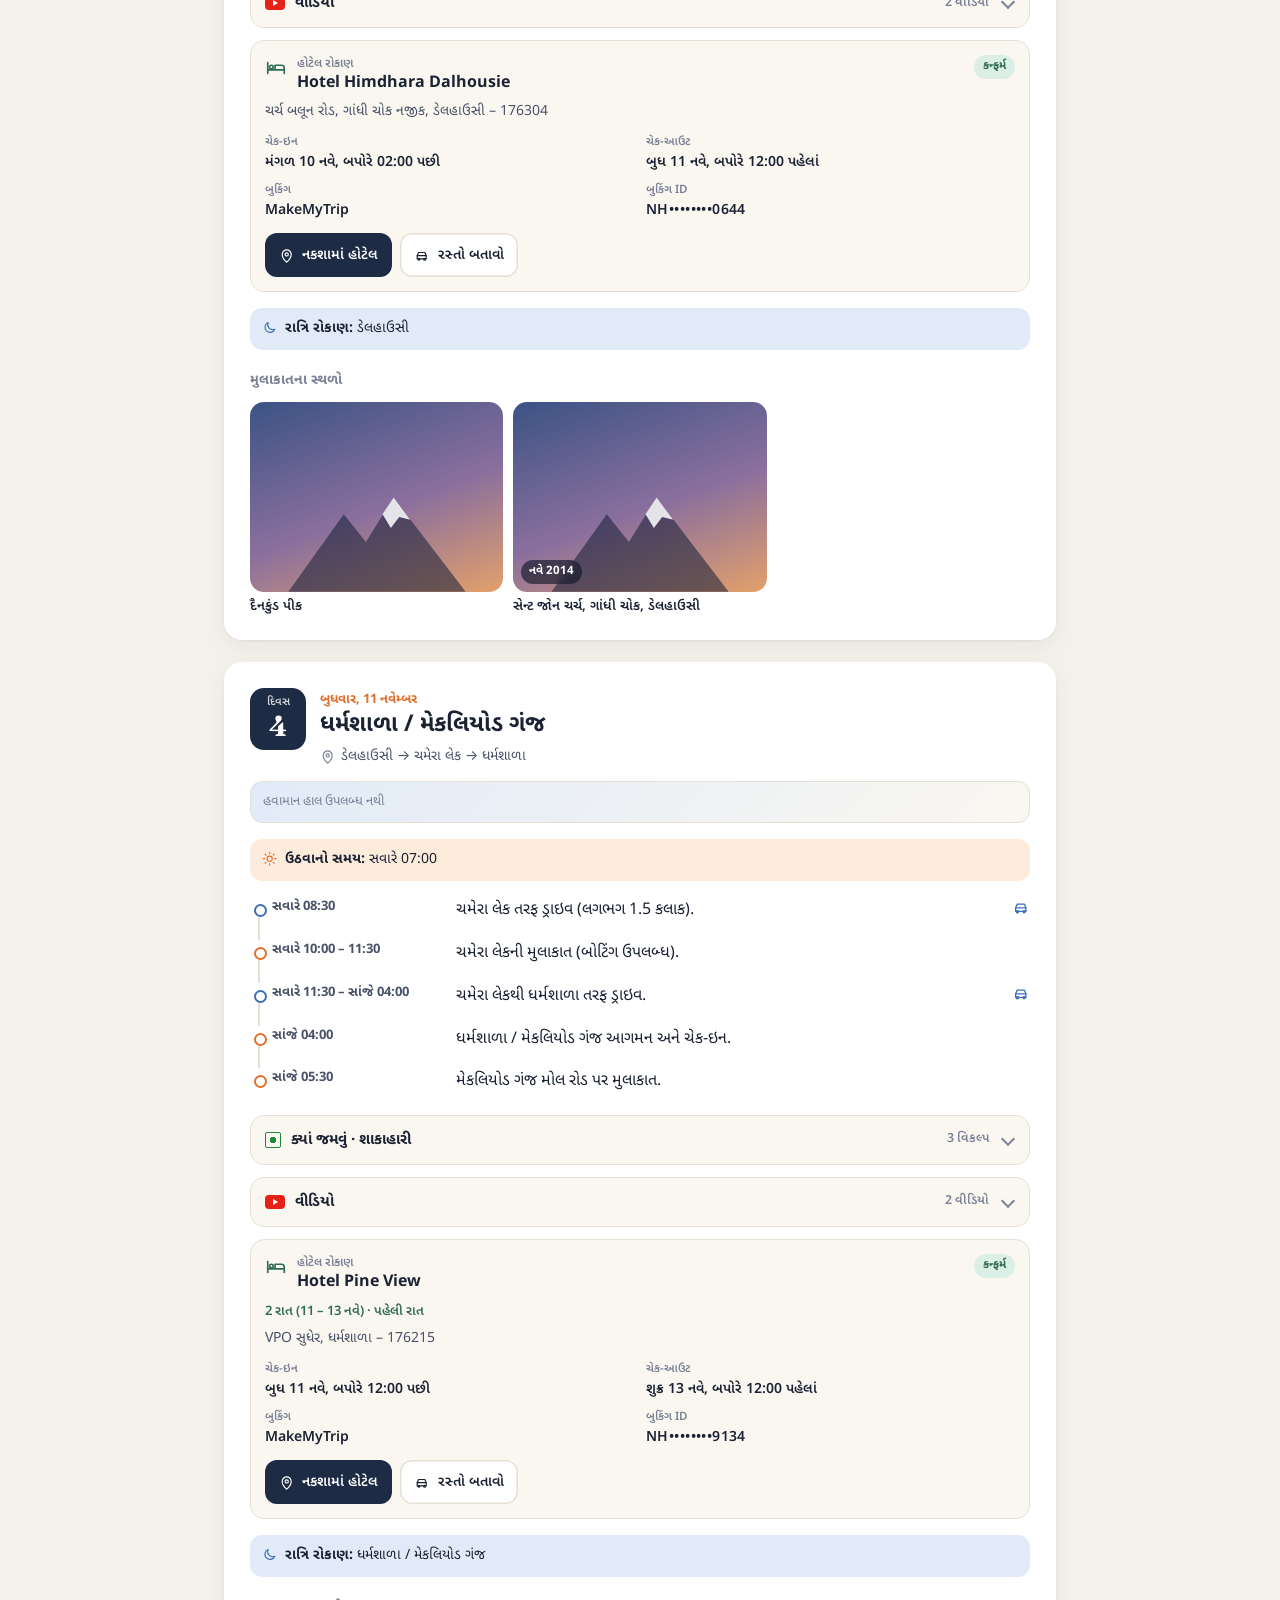
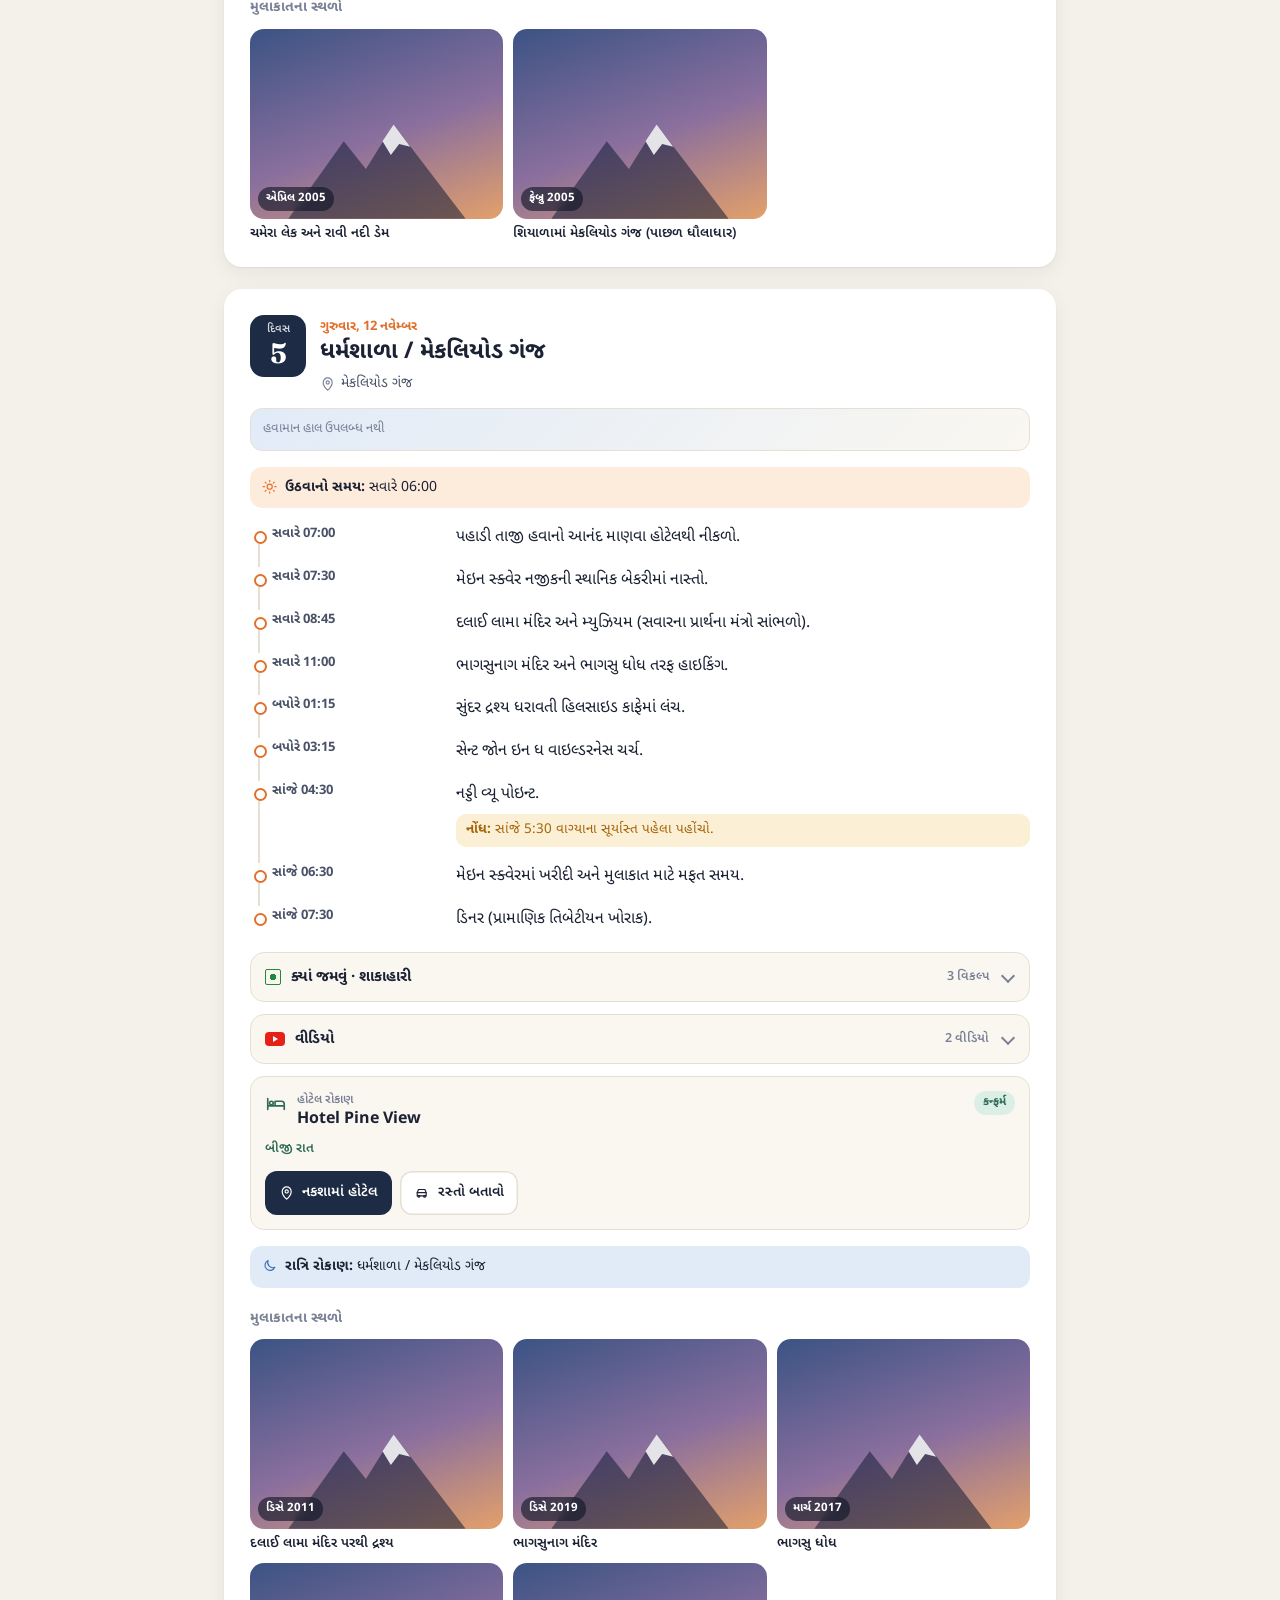
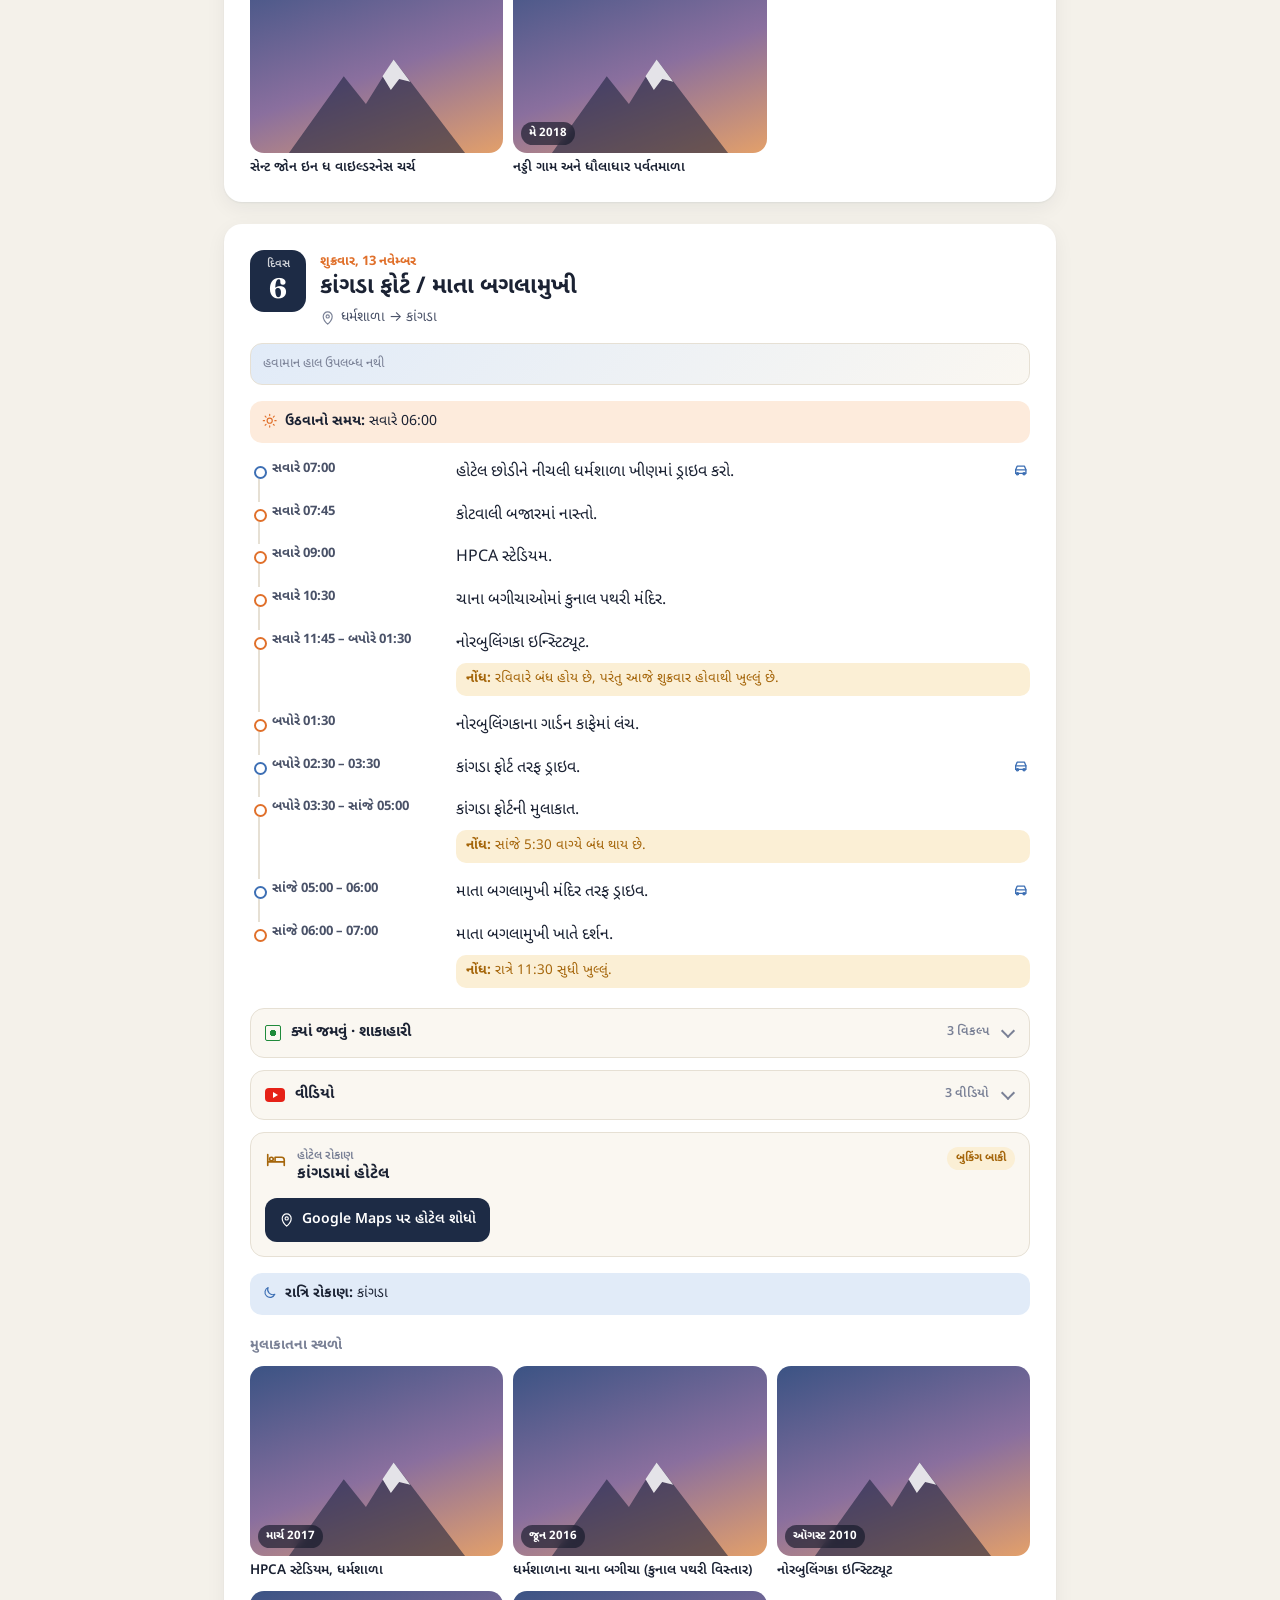
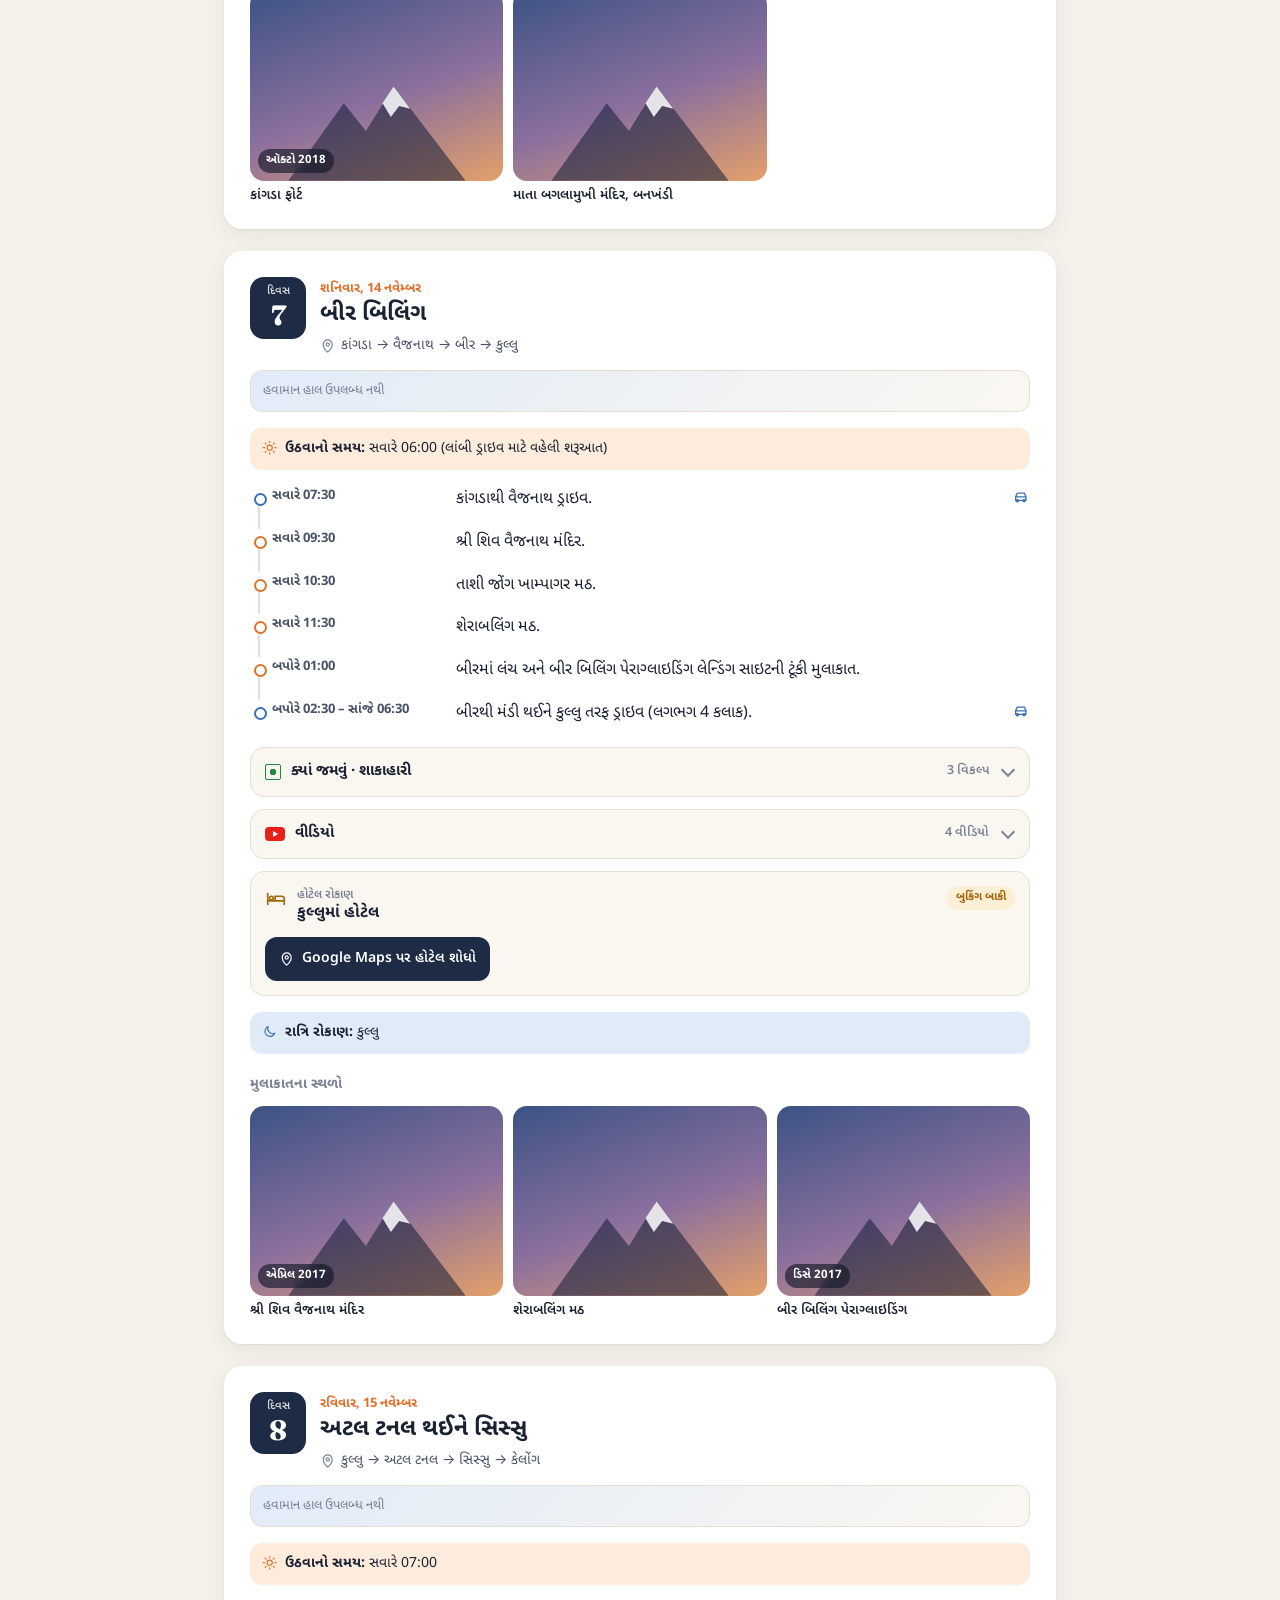
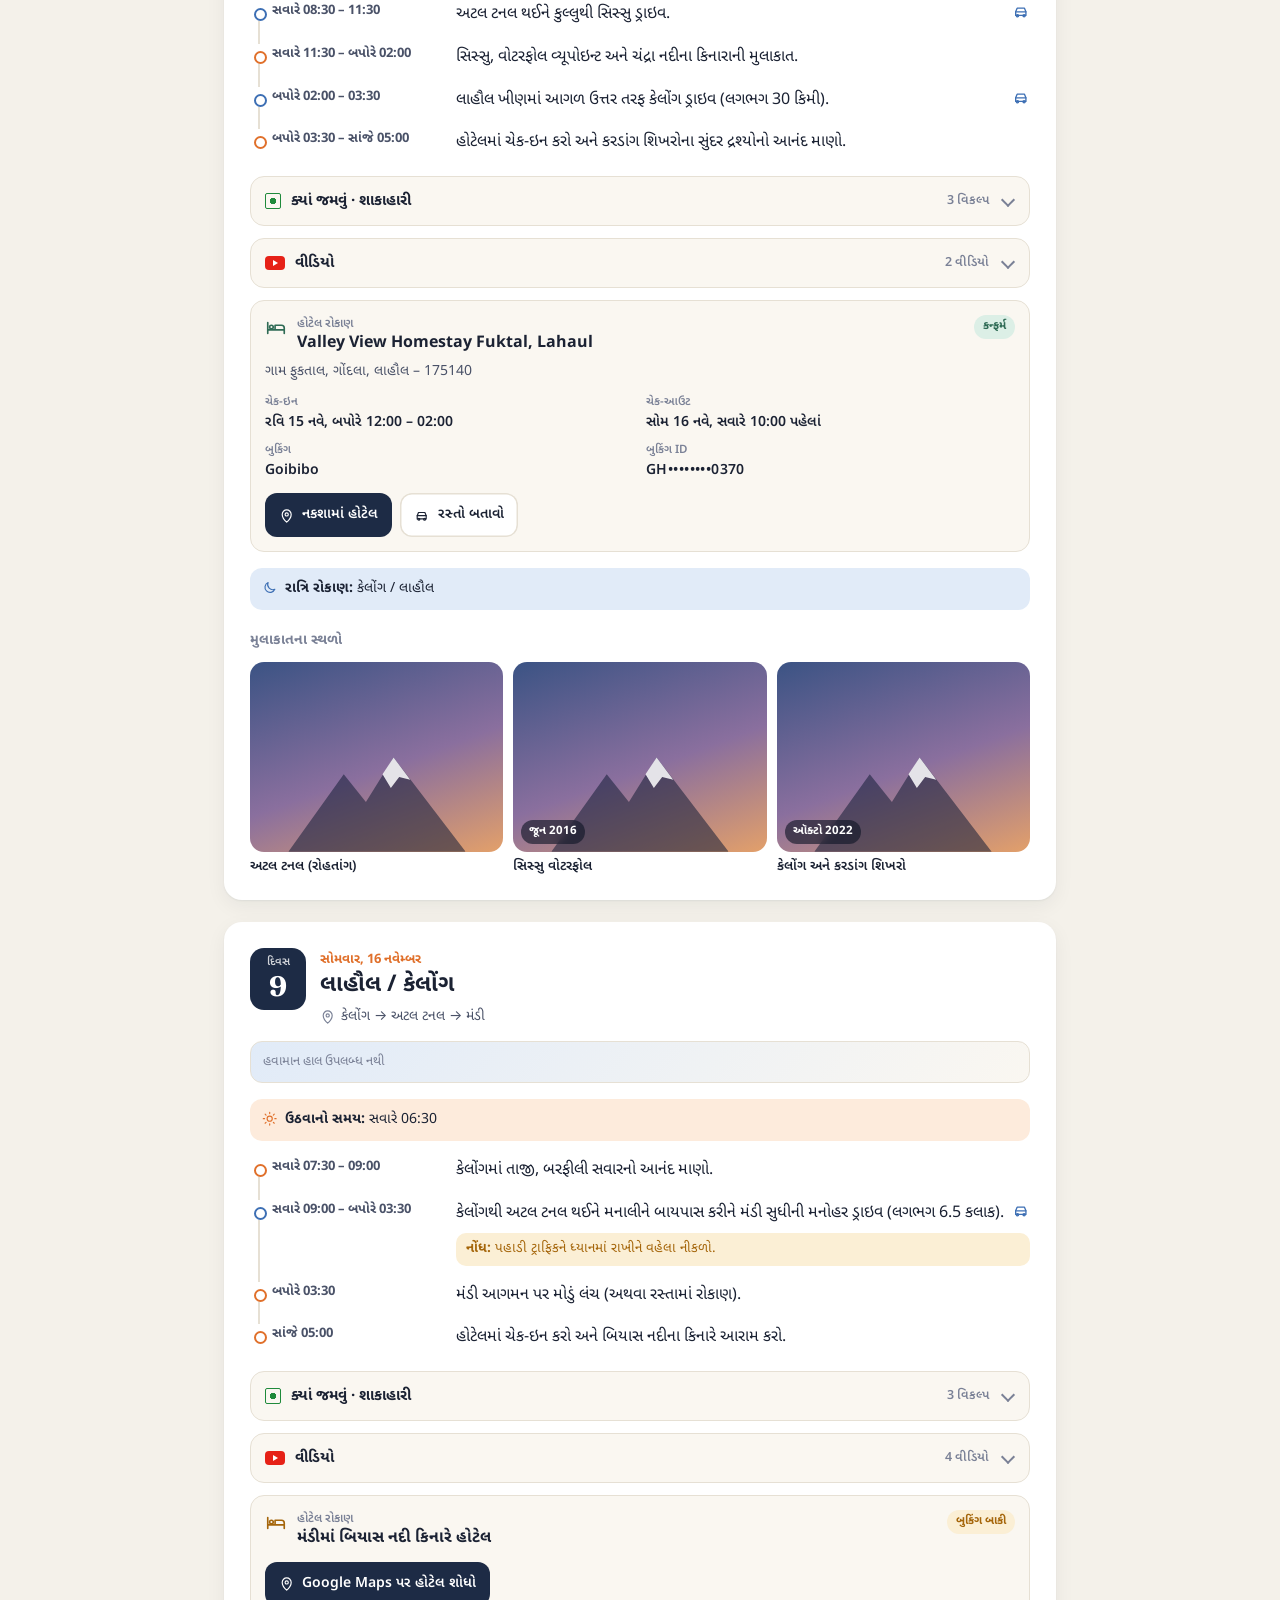
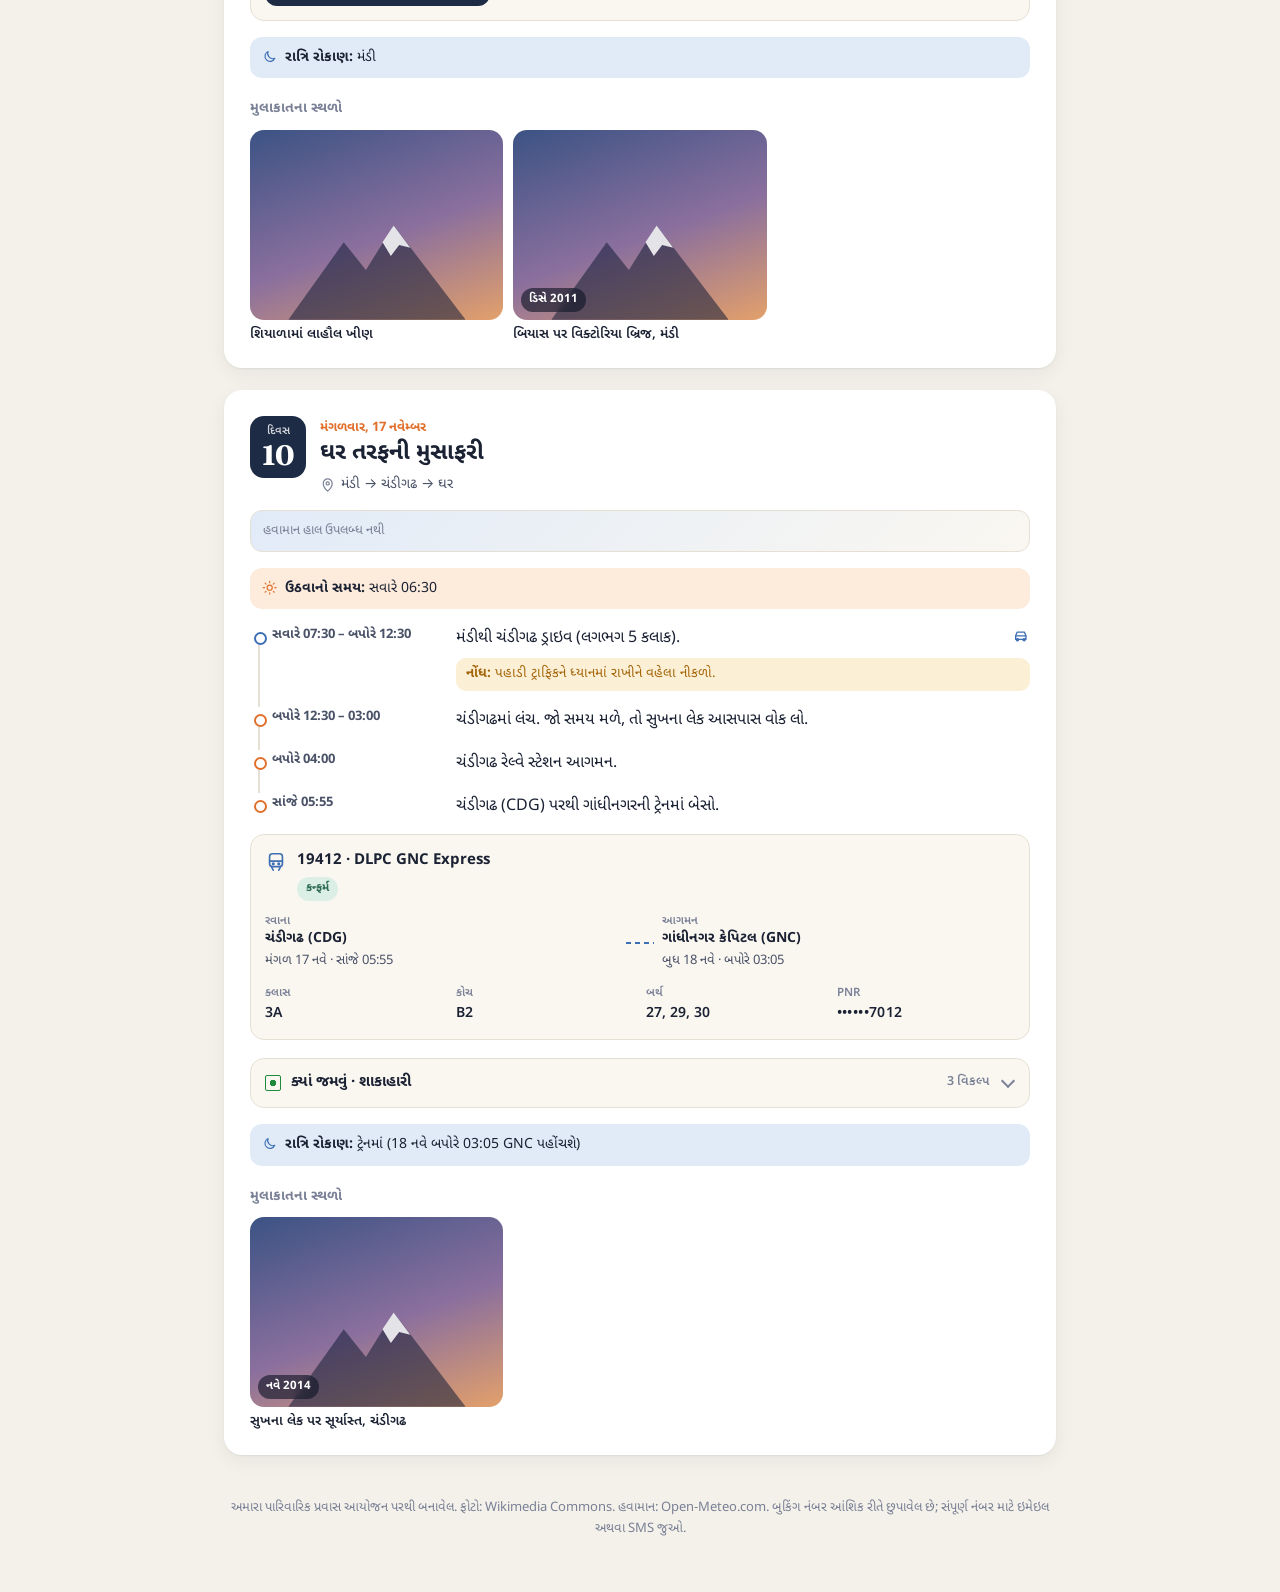
==== commit f4738af2: "Add Download PDF button to both plan pages pdf/ holds pre-built A4 PDFs for the main and alternative" ====
--- a/index.html
+++ b/index.html
@@ -57,6 +57,7 @@
       <ol class="route" id="route"></ol>
       <a class="status" id="status" href="#"></a>
       <a class="plan-link" id="plan-link" href="alt.html"></a>
+      <a class="pdf-link" id="pdf-link" href="pdf/main-gu.pdf" download></a>
     </div>
   </header>
 
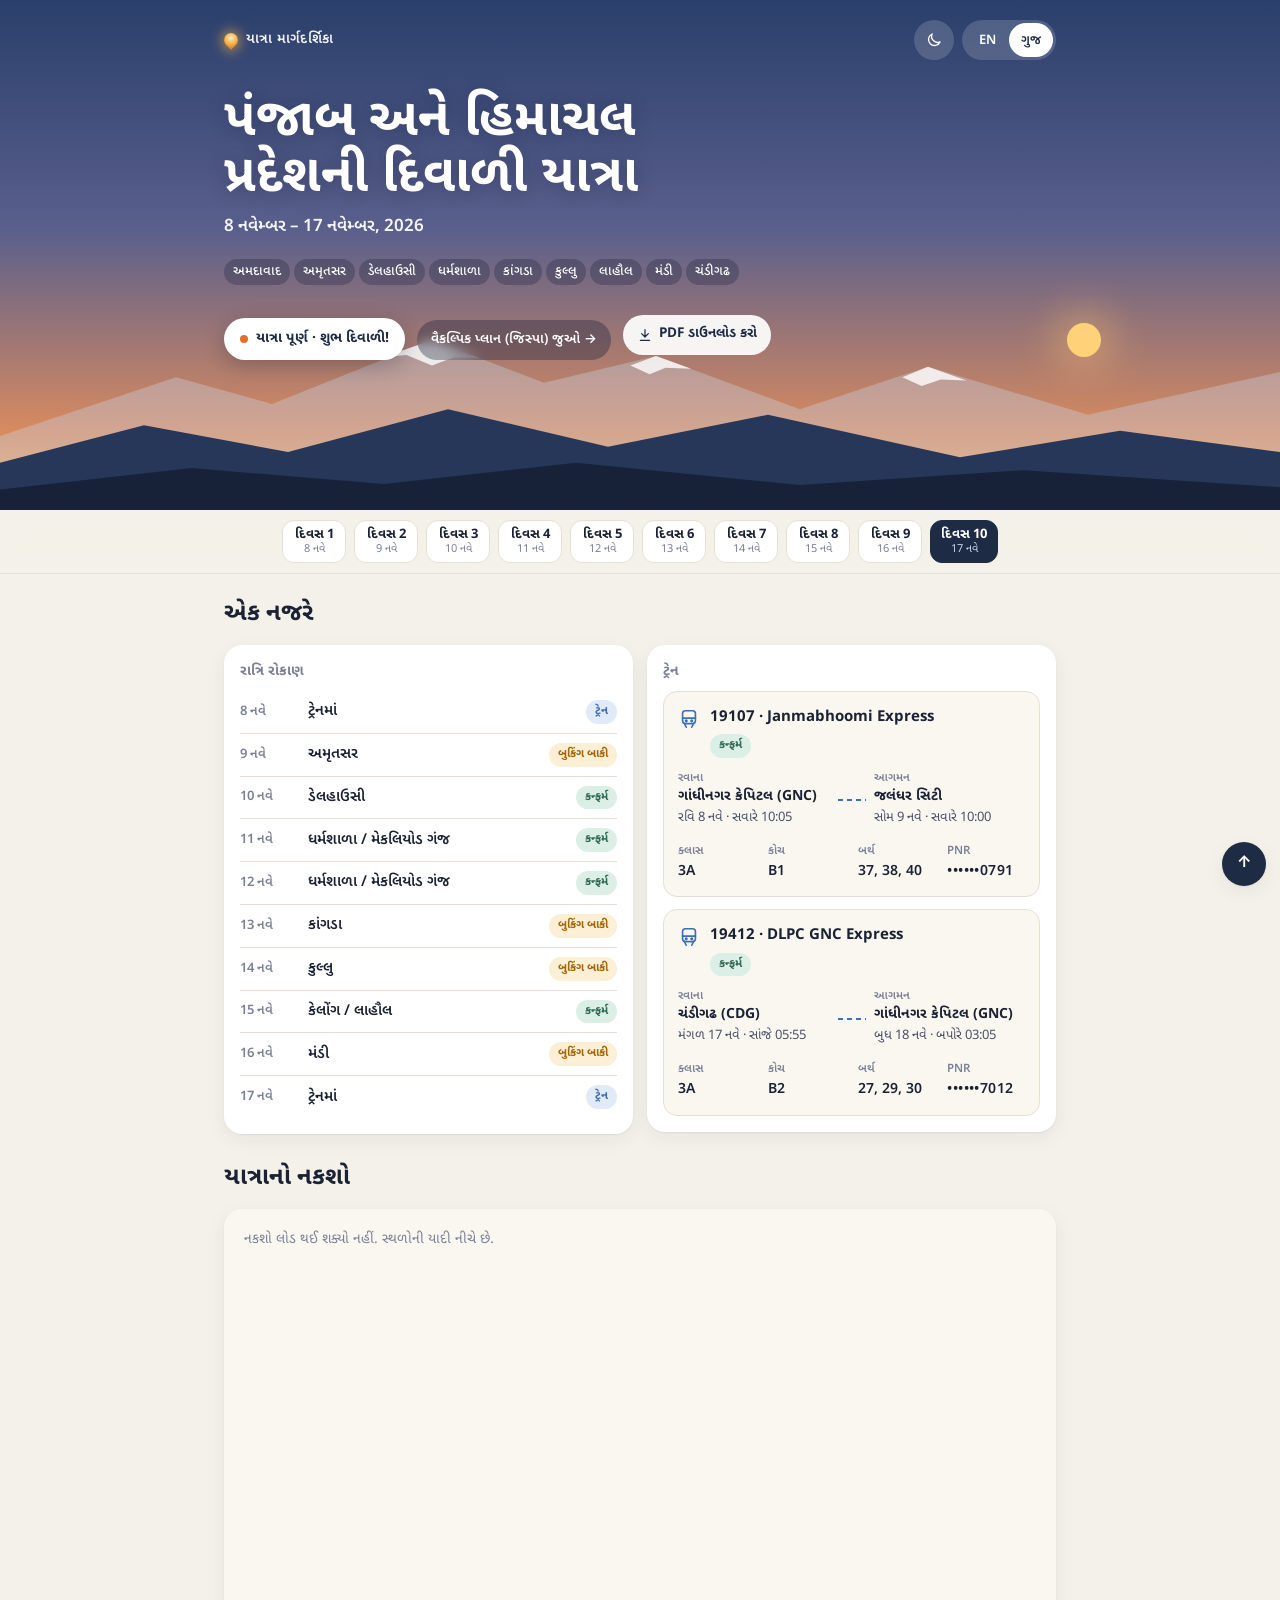
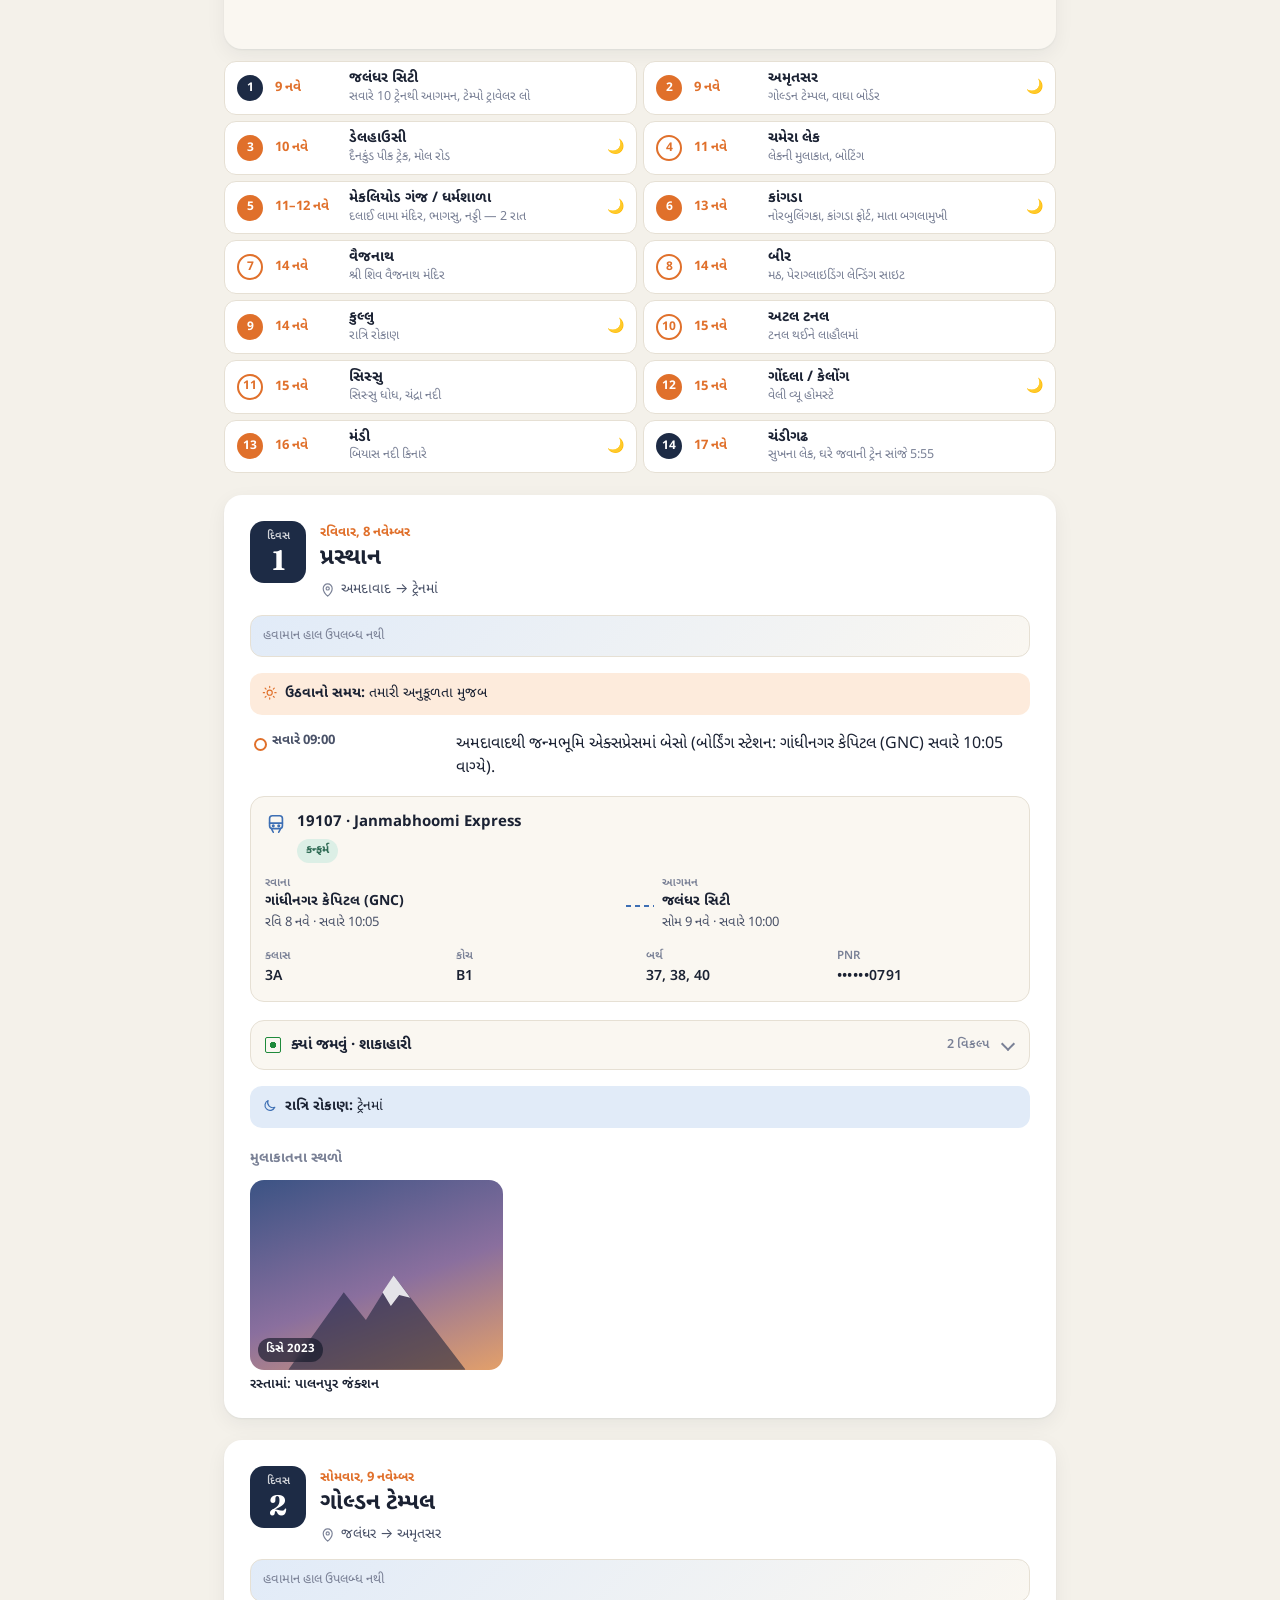
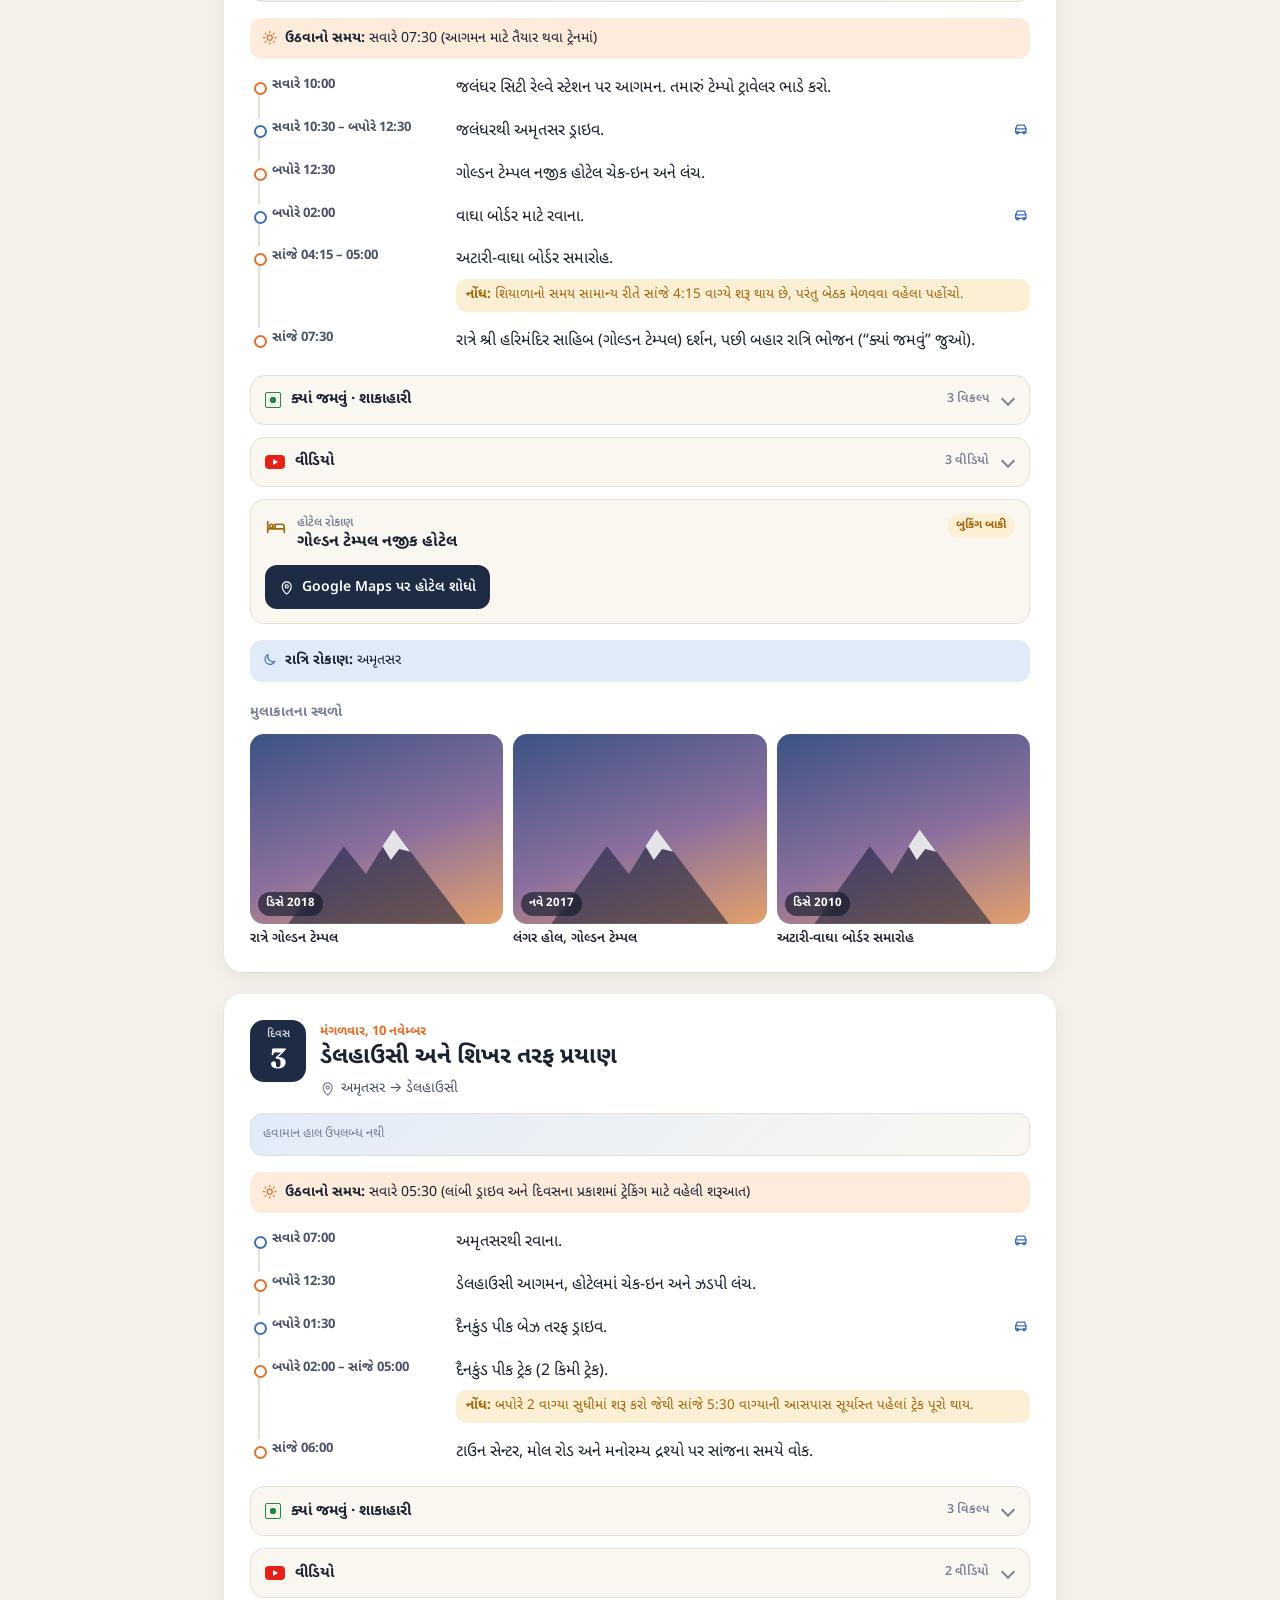
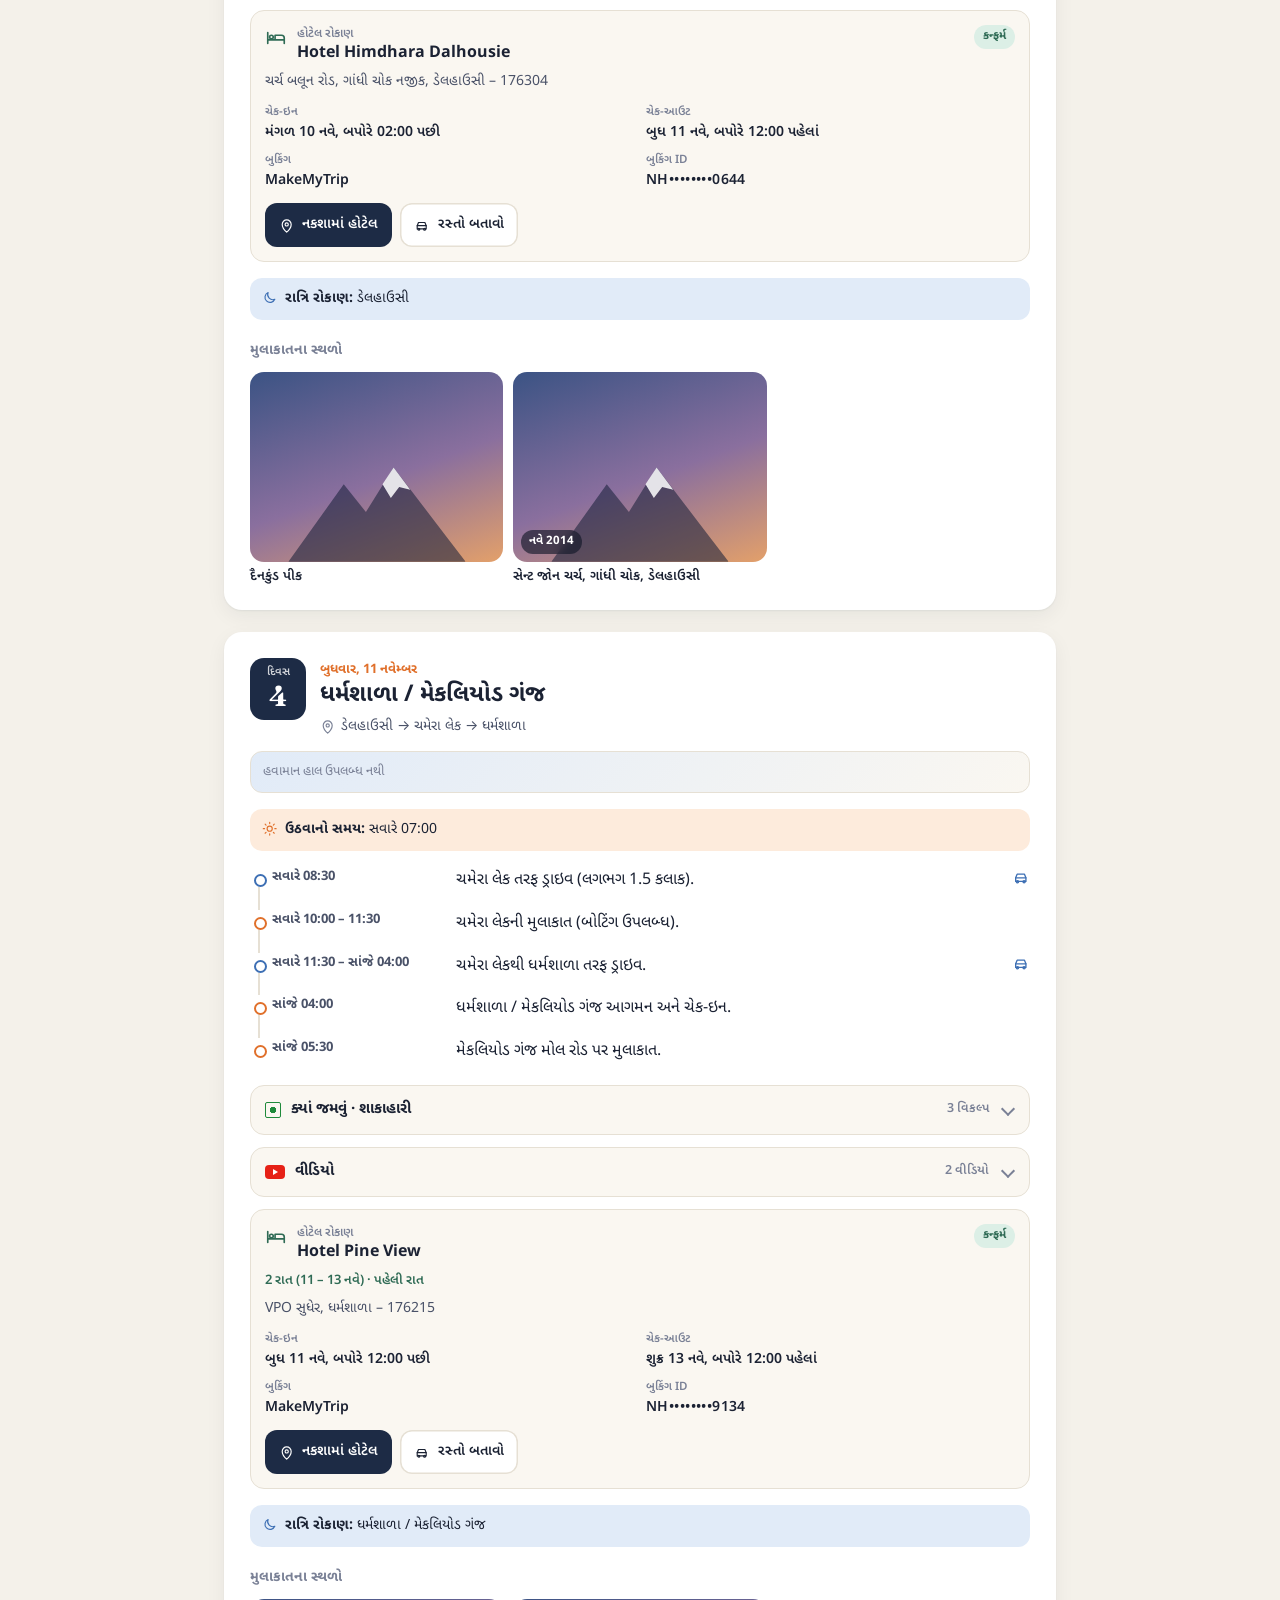
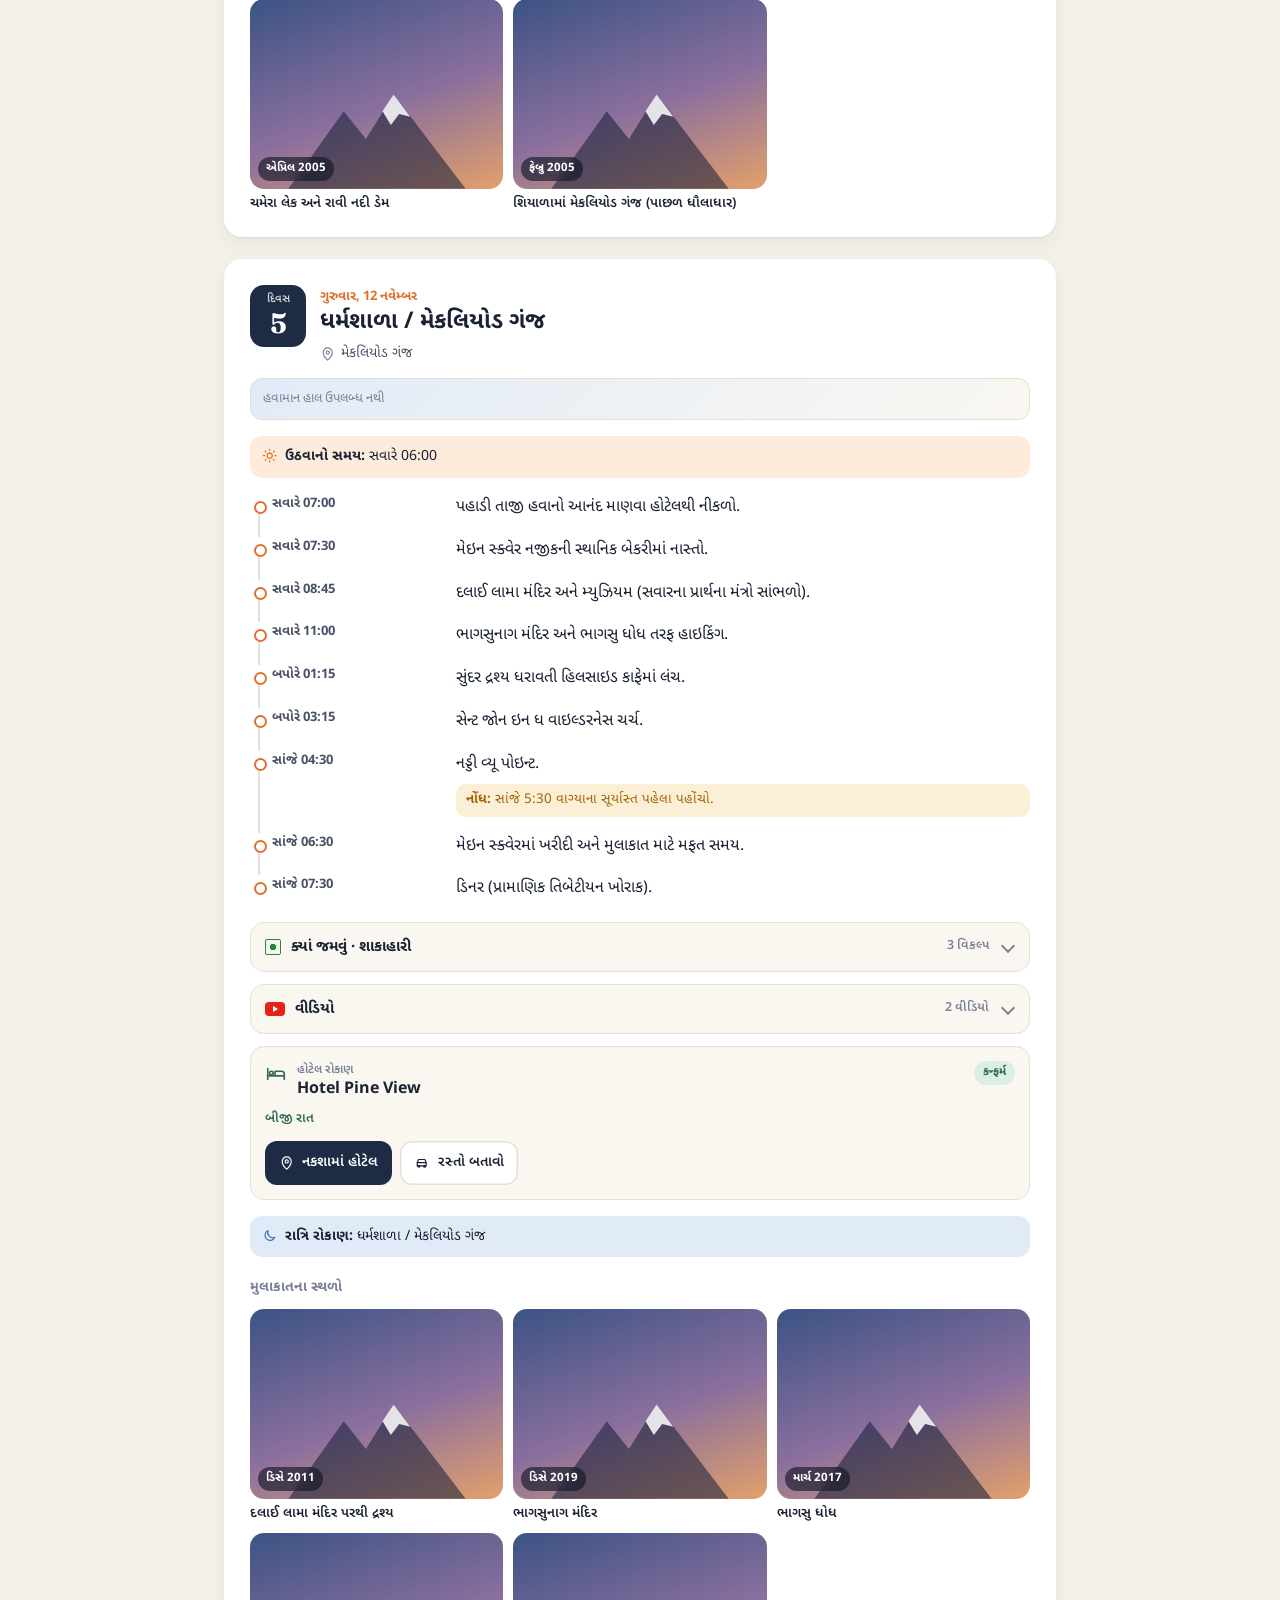
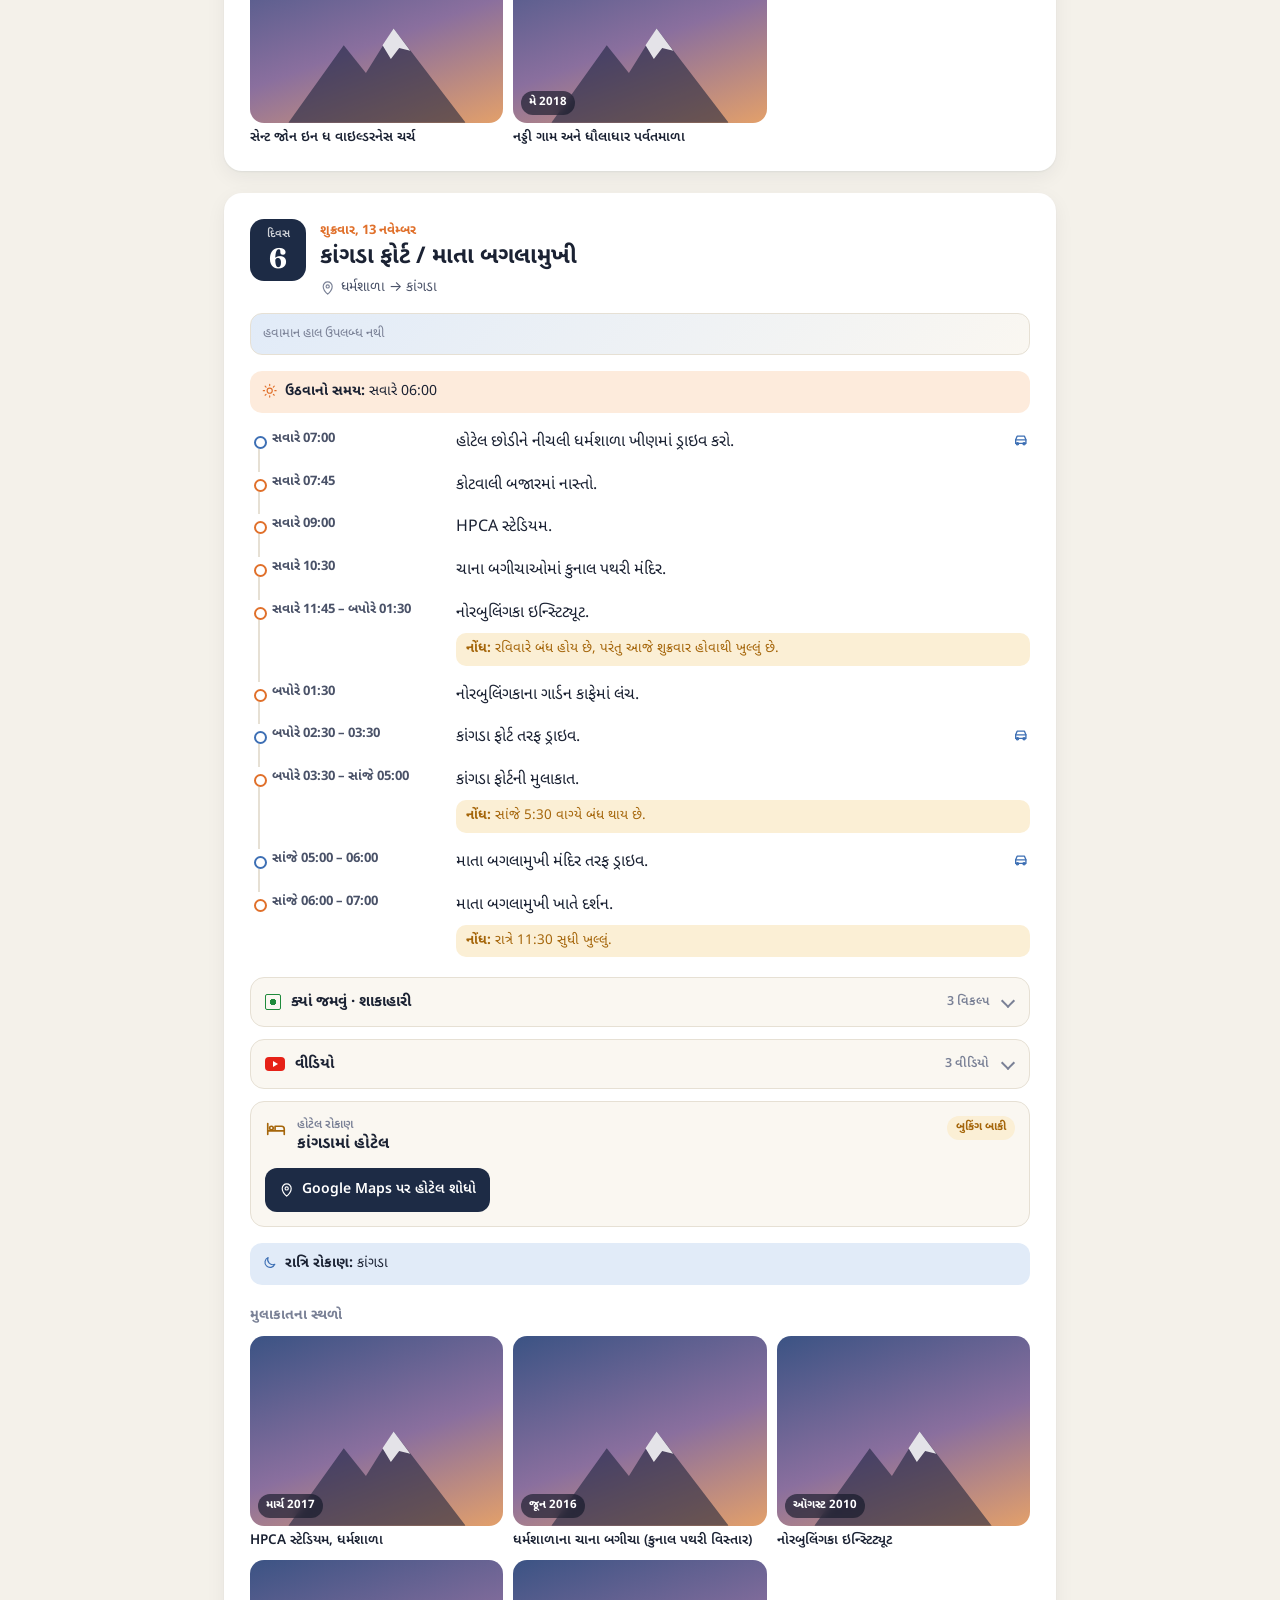
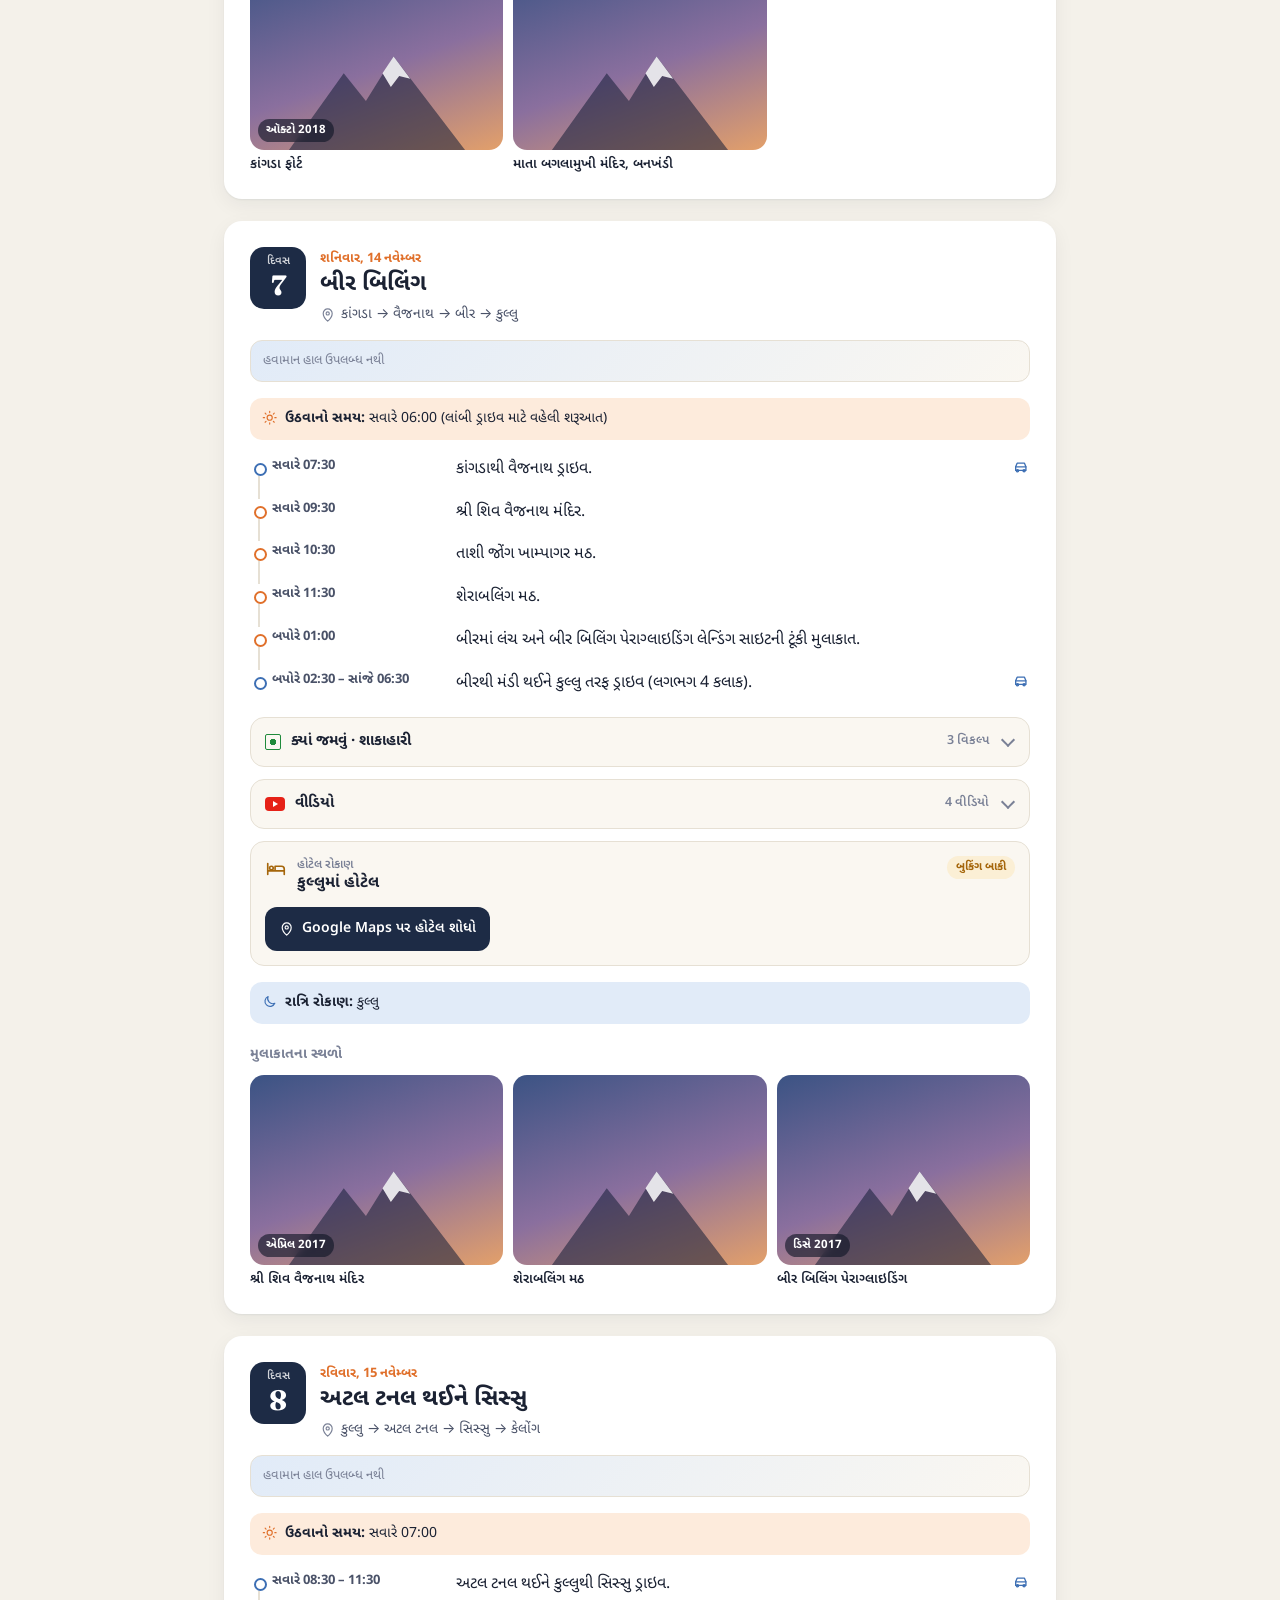
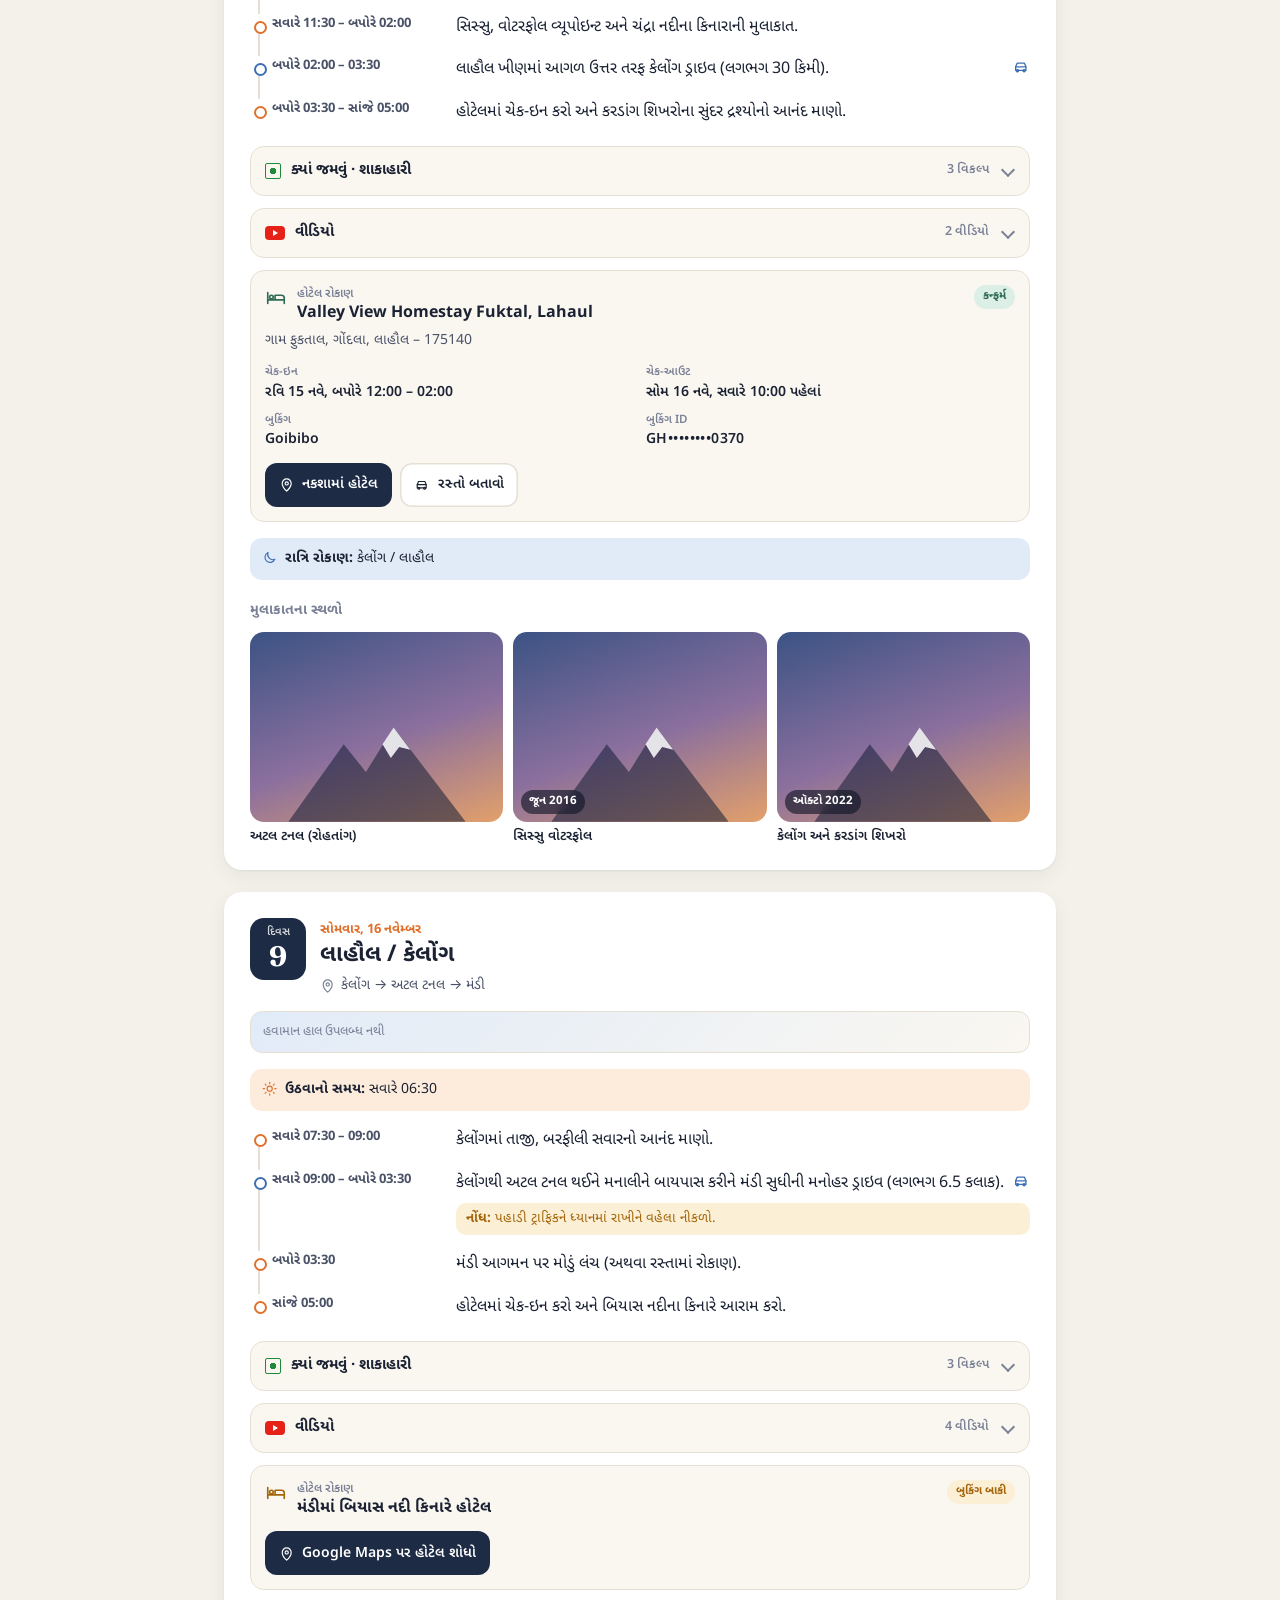
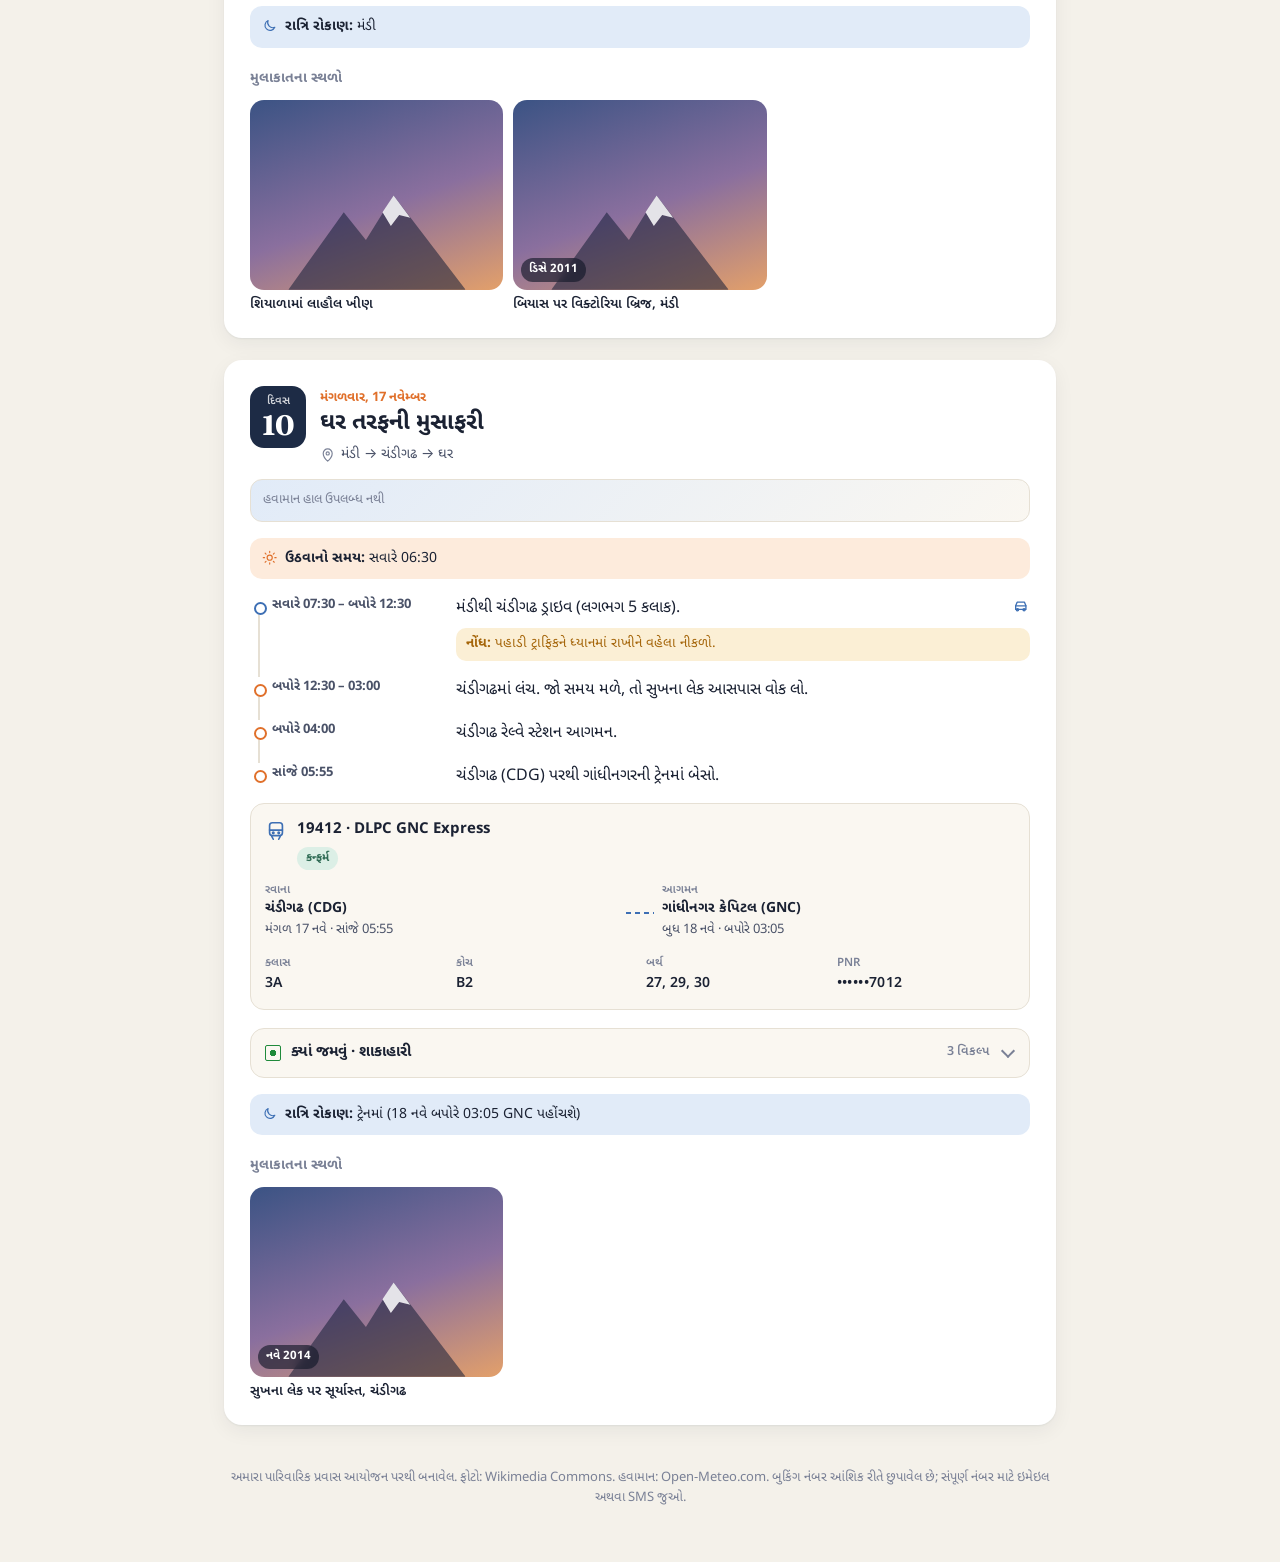
==== commit e0b4a8e9: "Add light/dark mode button; hide alt-plan label on main page A sun/moon button next to the language " ====
--- a/index.html
+++ b/index.html
@@ -23,6 +23,11 @@
     (function () {
       var v = Date.now();
       var root = document.documentElement;
+      // Light / dark: the saved choice wins; otherwise follow the phone setting.
+      var saved = null;
+      try { saved = localStorage.getItem("theme"); } catch (e) {}
+      var dark = window.matchMedia && matchMedia("(prefers-color-scheme: dark)").matches;
+      root.setAttribute("data-theme", saved === "light" || saved === "dark" ? saved : dark ? "dark" : "light");
       root.classList.add("loading");
       var show = function () { root.classList.remove("loading"); };
       var css = document.createElement("link");
@@ -46,9 +51,12 @@
     <div class="hero-inner">
       <div class="topbar">
         <span class="brand"><span class="diya" aria-hidden="true"></span><span data-i18n="brand"></span></span>
-        <div class="lang" role="group" aria-label="Language">
-          <button type="button" data-lang="en">EN</button>
-          <button type="button" data-lang="gu">ગુજ</button>
+        <div class="top-actions">
+          <button type="button" class="theme-btn" id="theme-btn"></button>
+          <div class="lang" role="group" aria-label="Language">
+            <button type="button" data-lang="en">EN</button>
+            <button type="button" data-lang="gu">ગુજ</button>
+          </div>
         </div>
       </div>
       <span class="plan-badge" id="plan-badge" hidden></span>
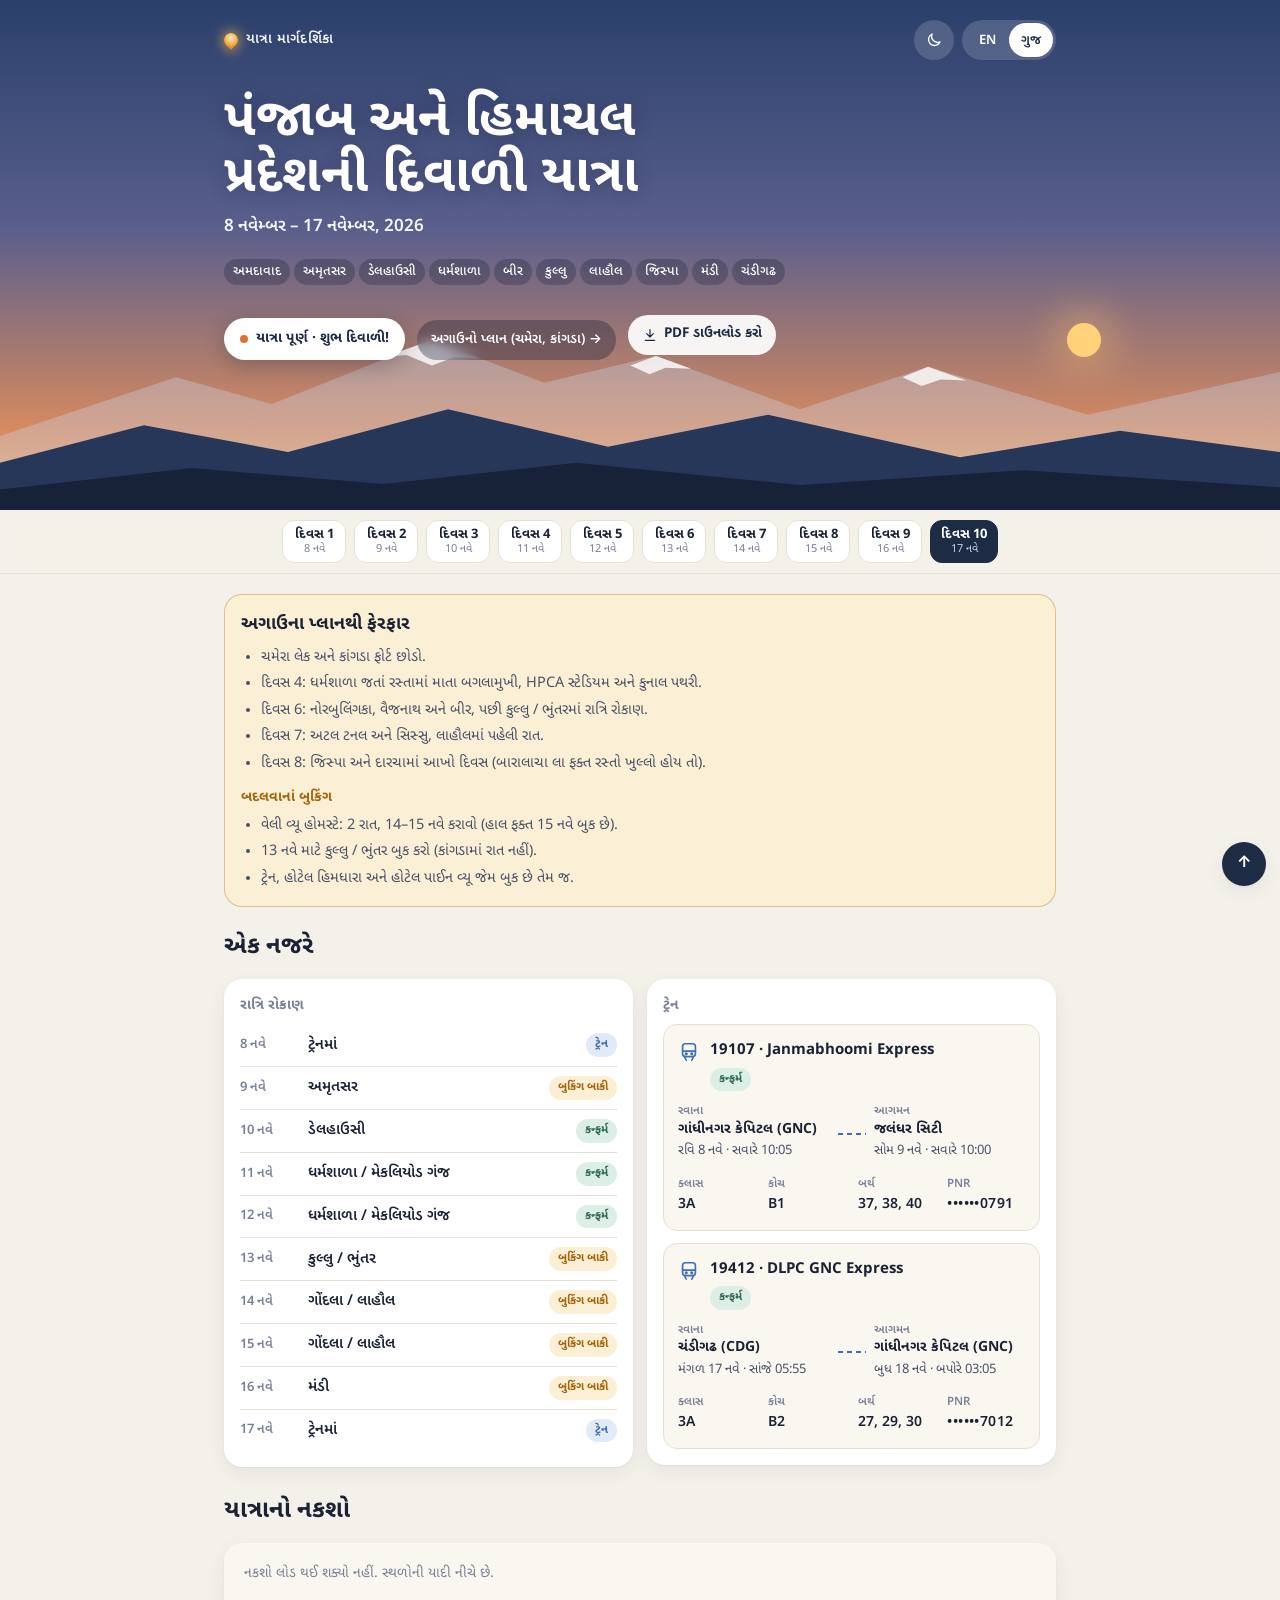
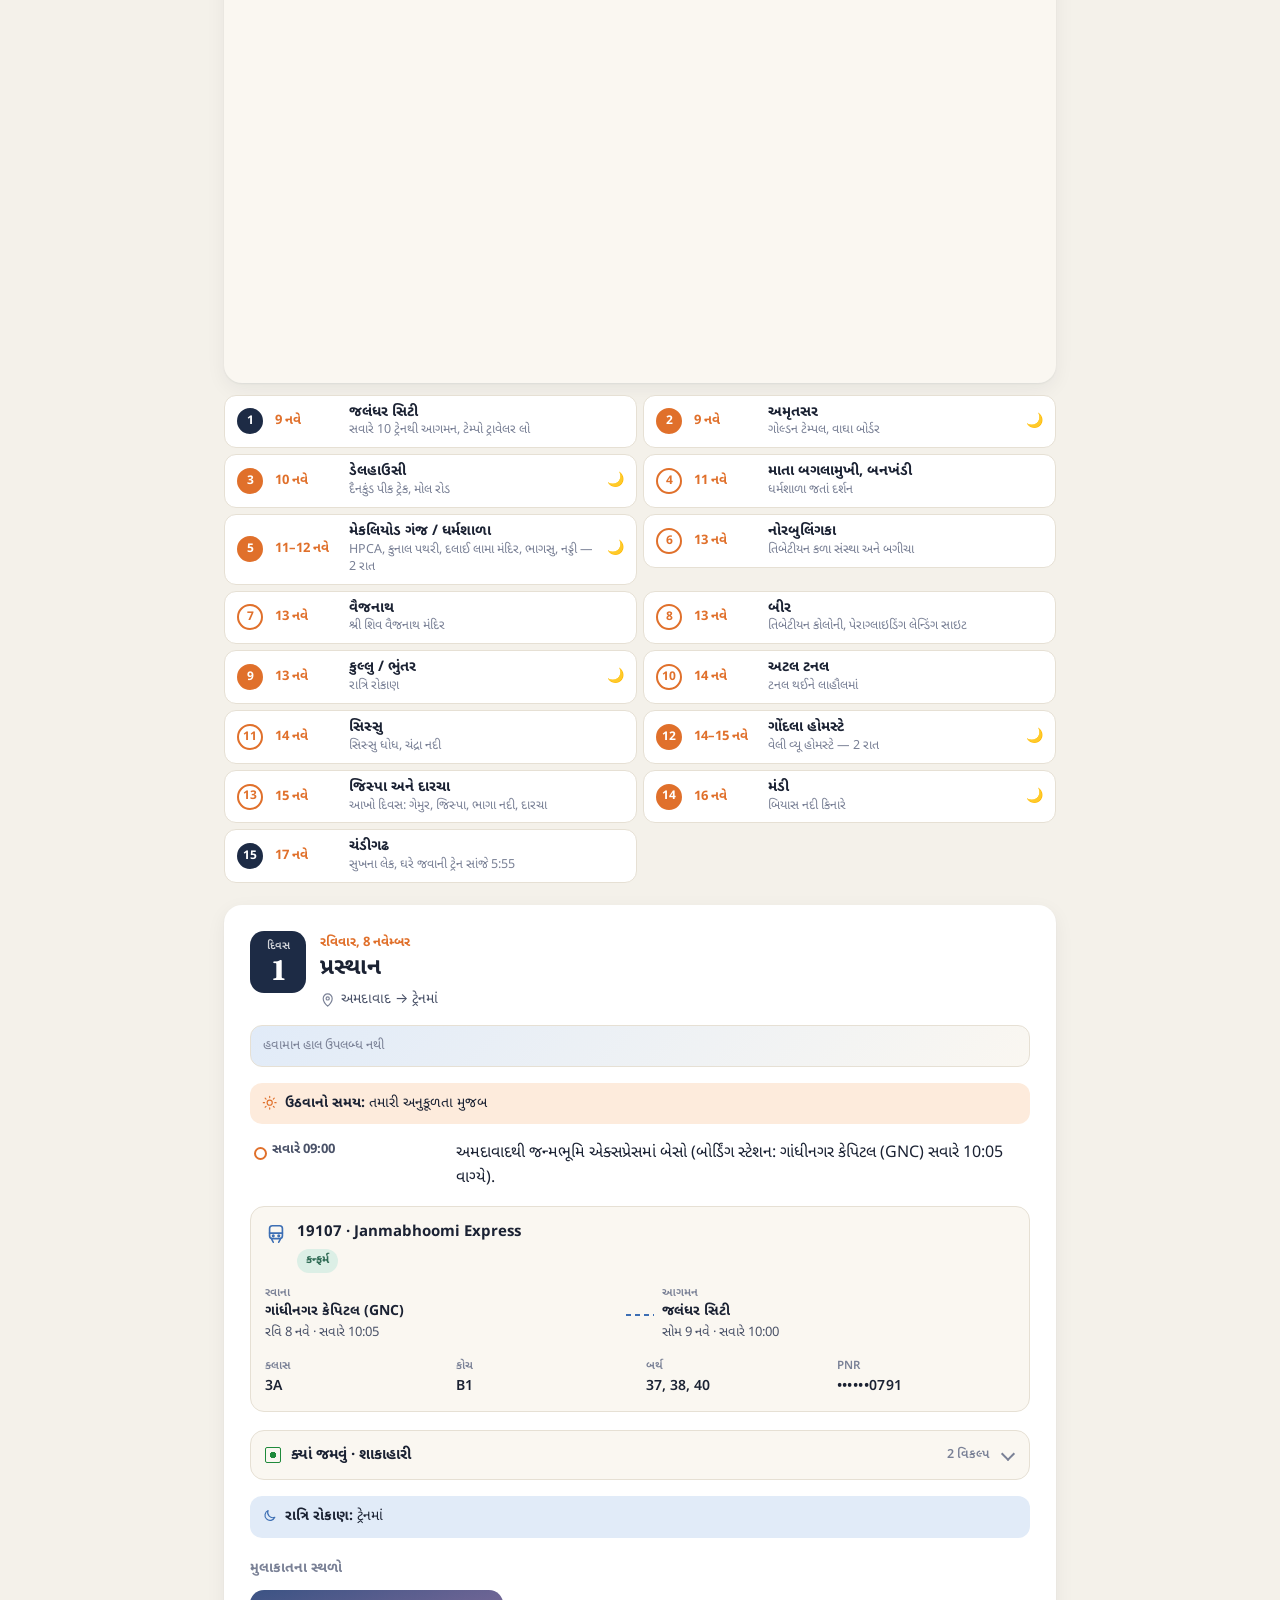
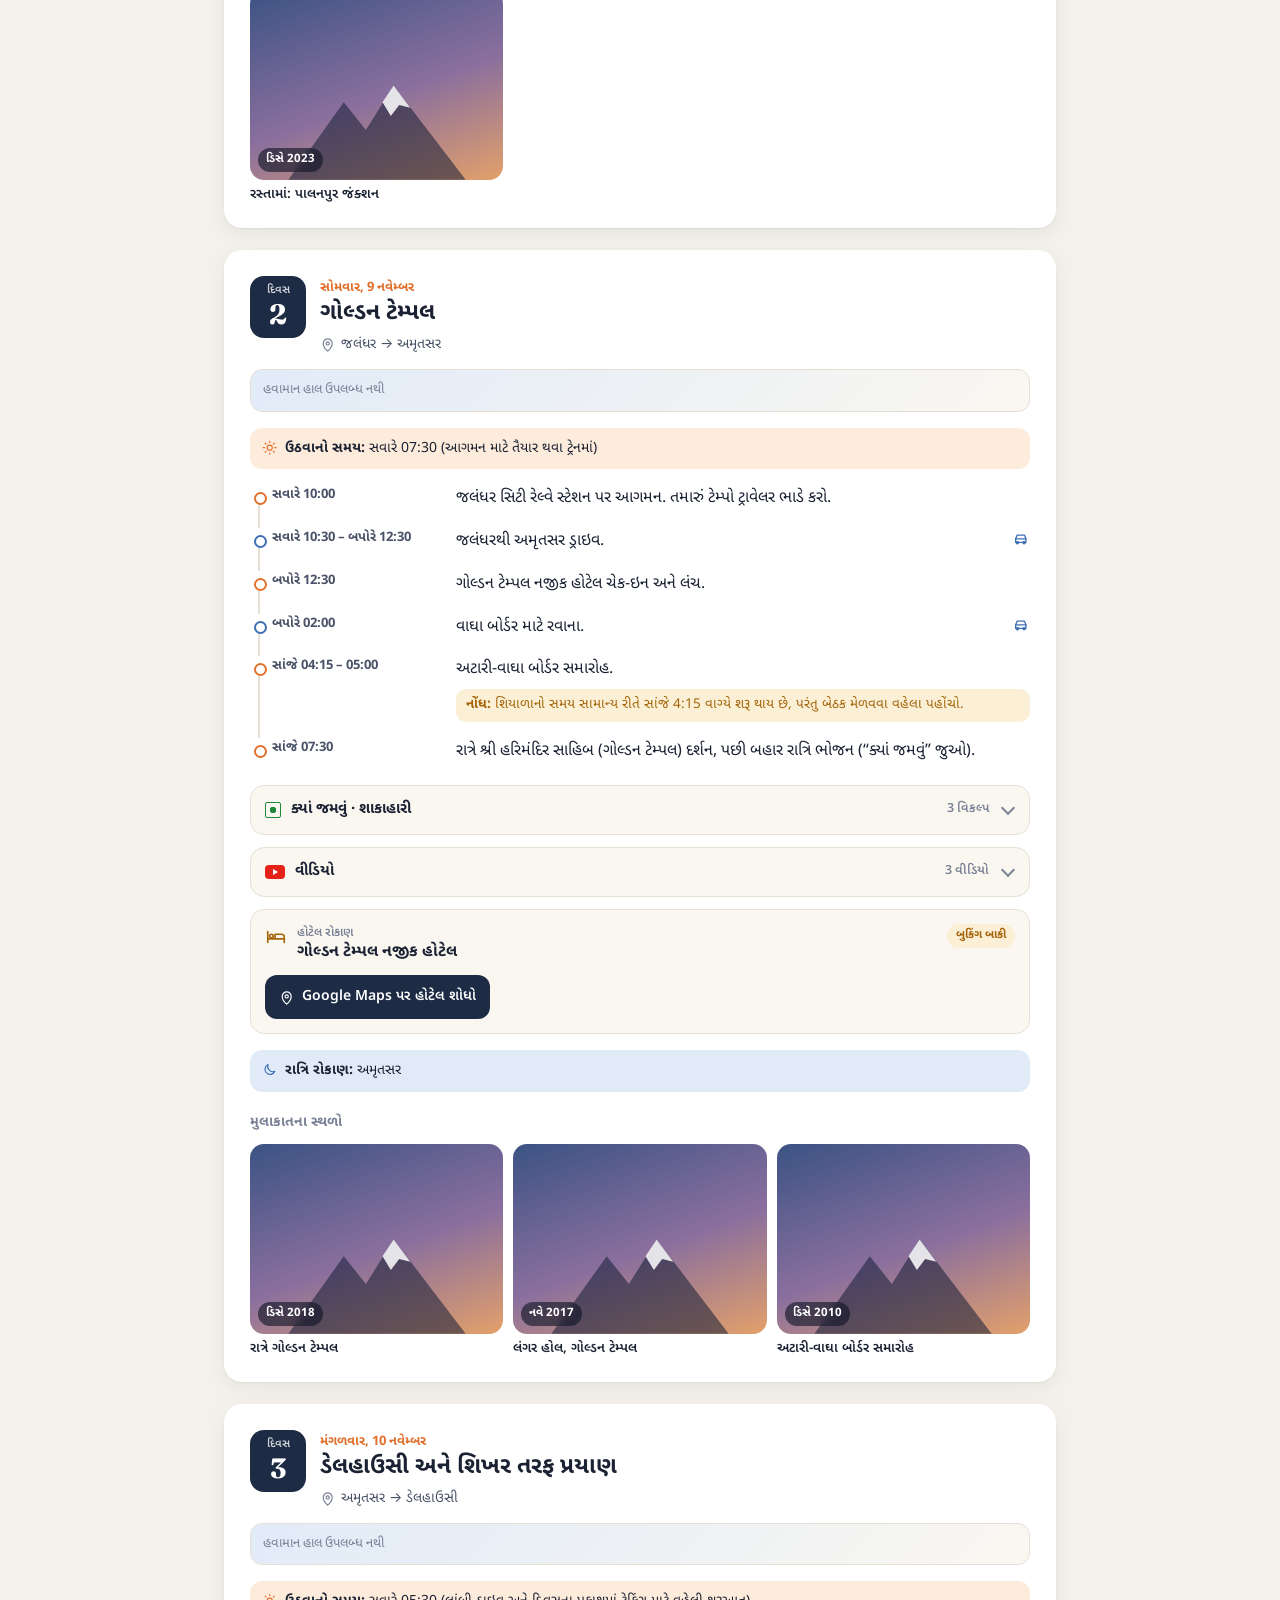
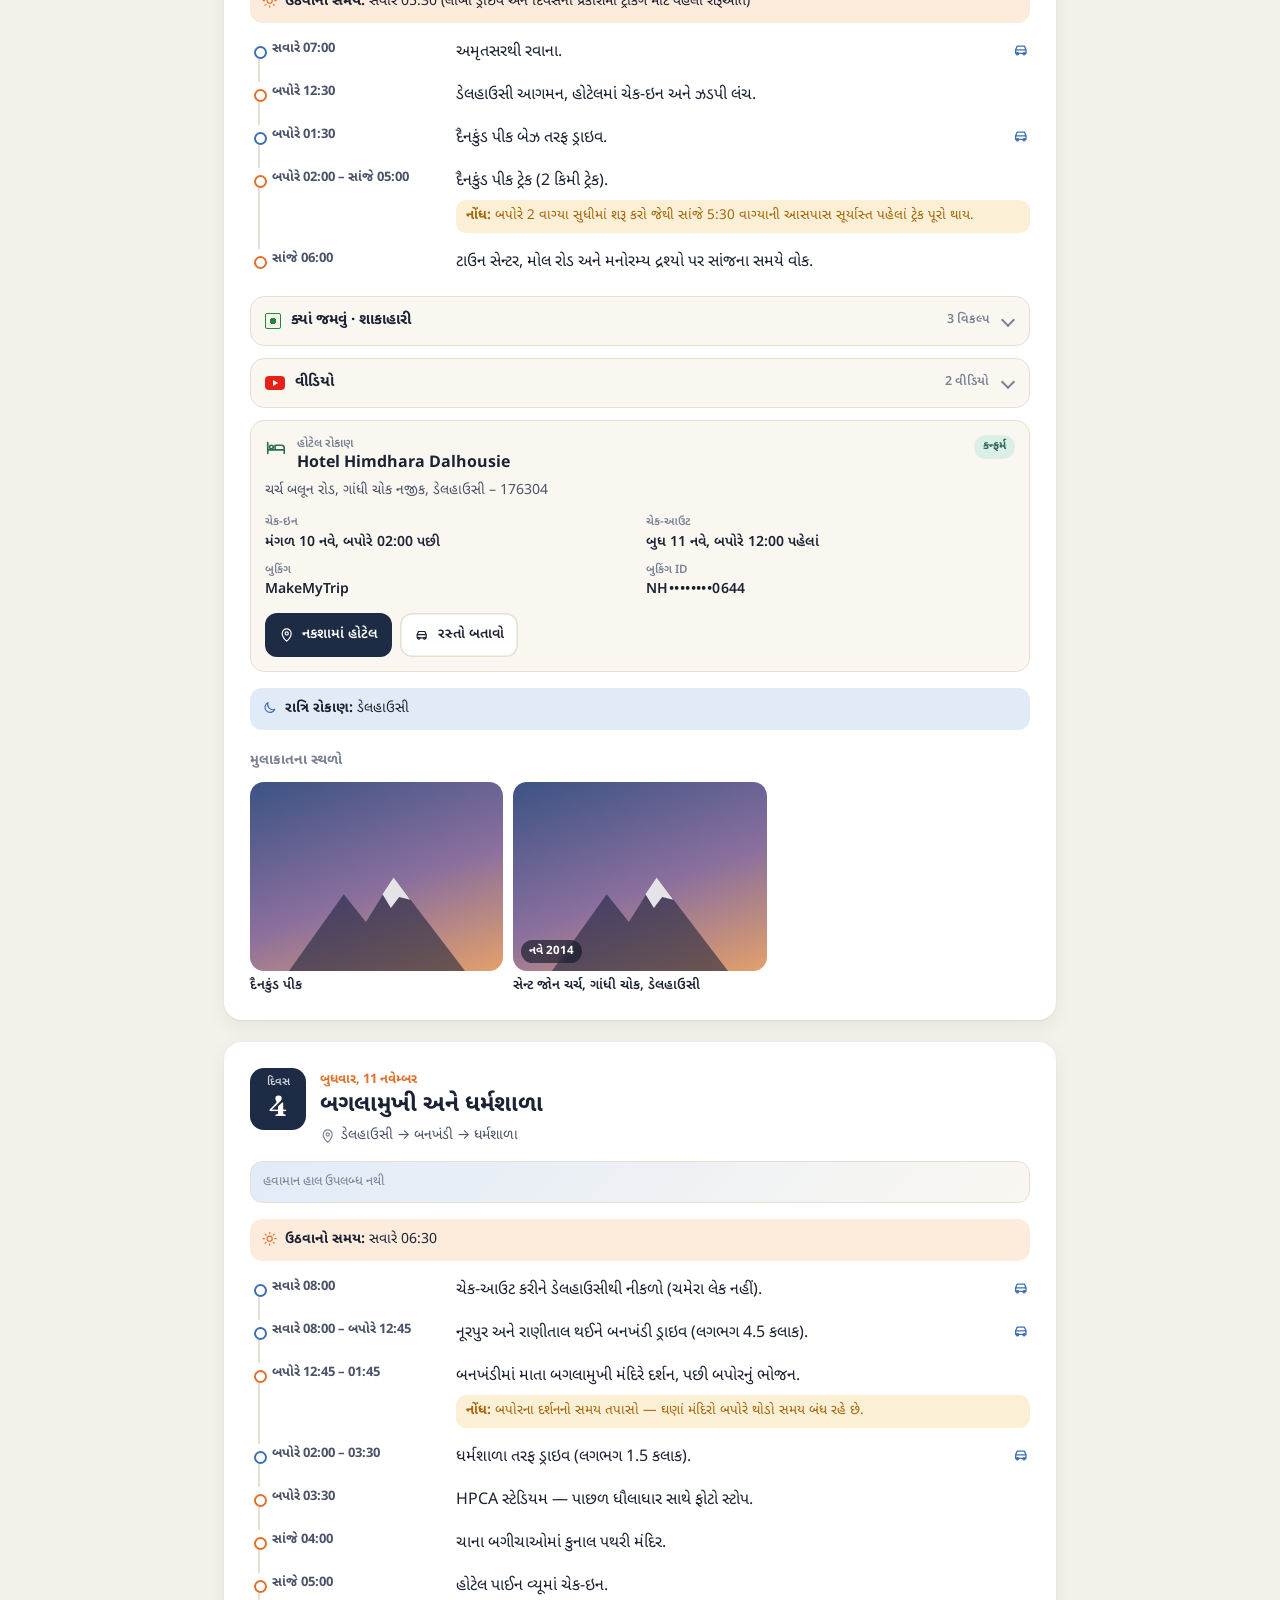
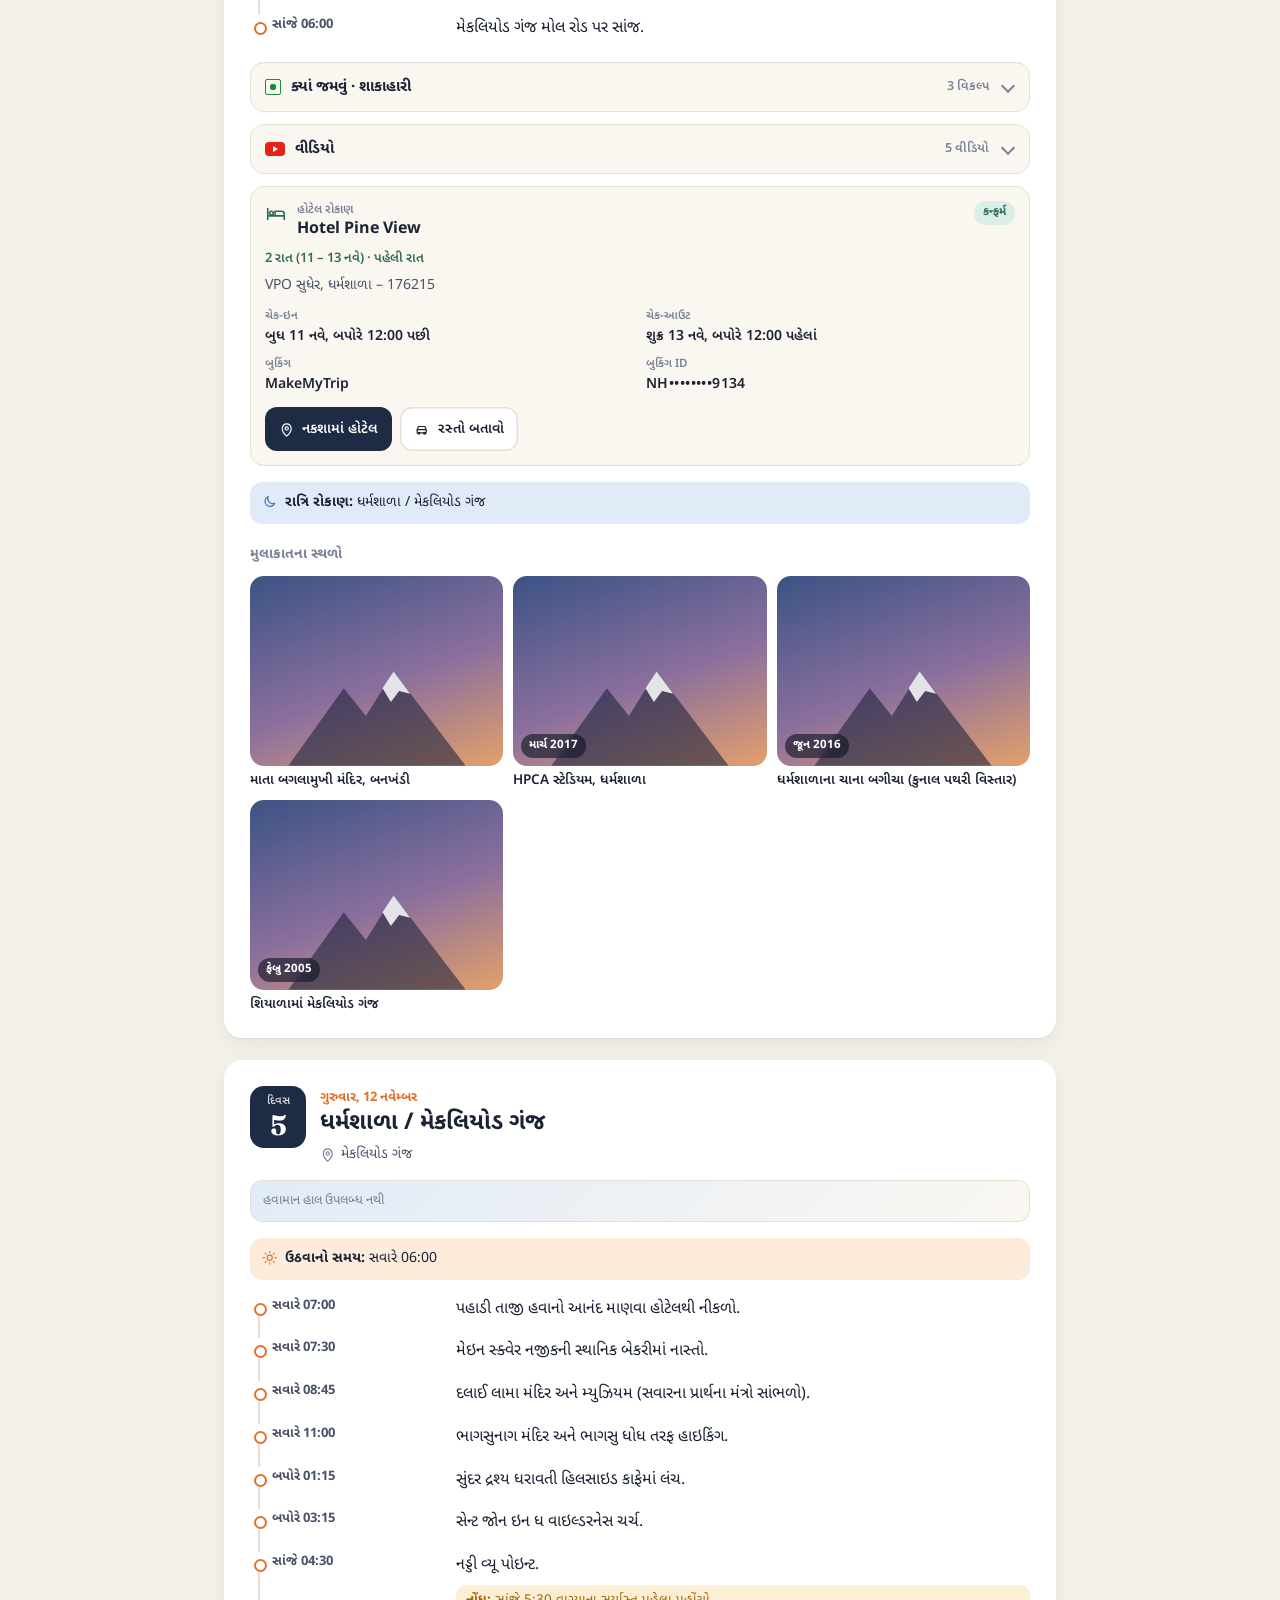
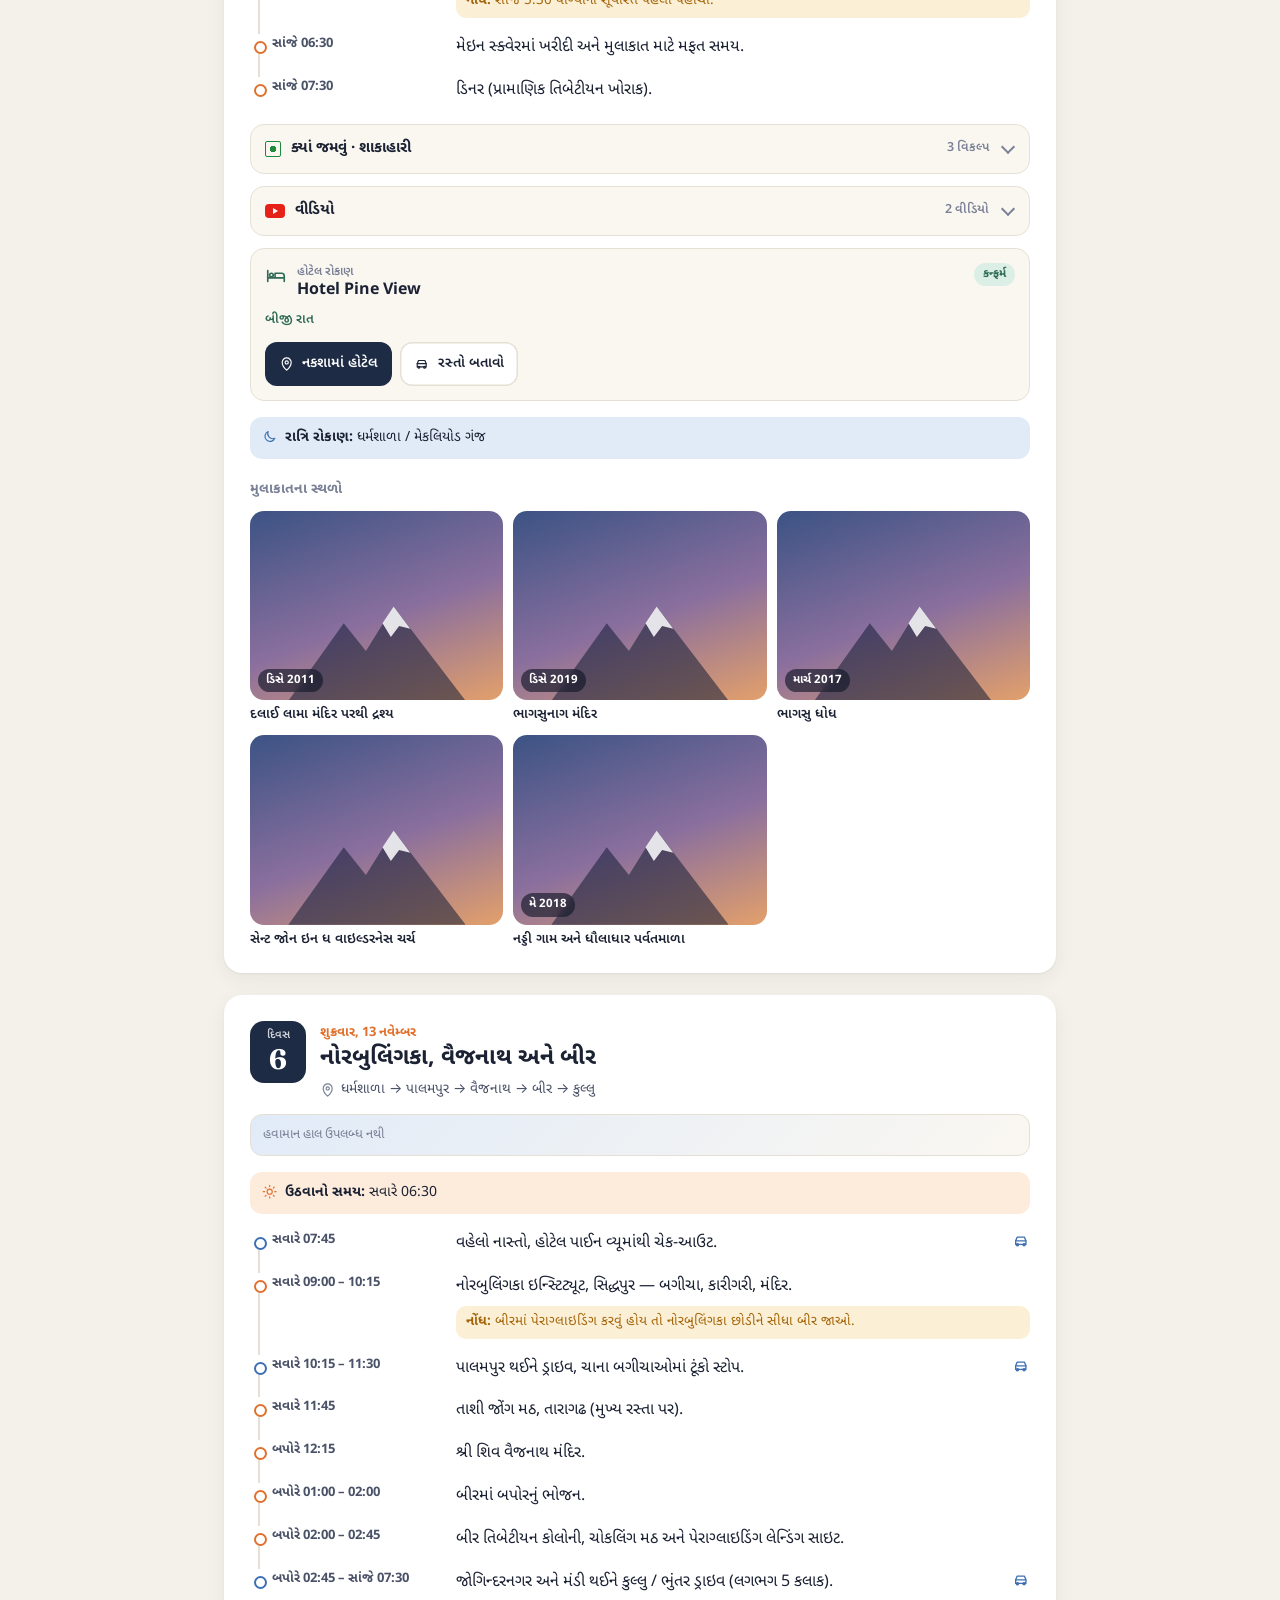
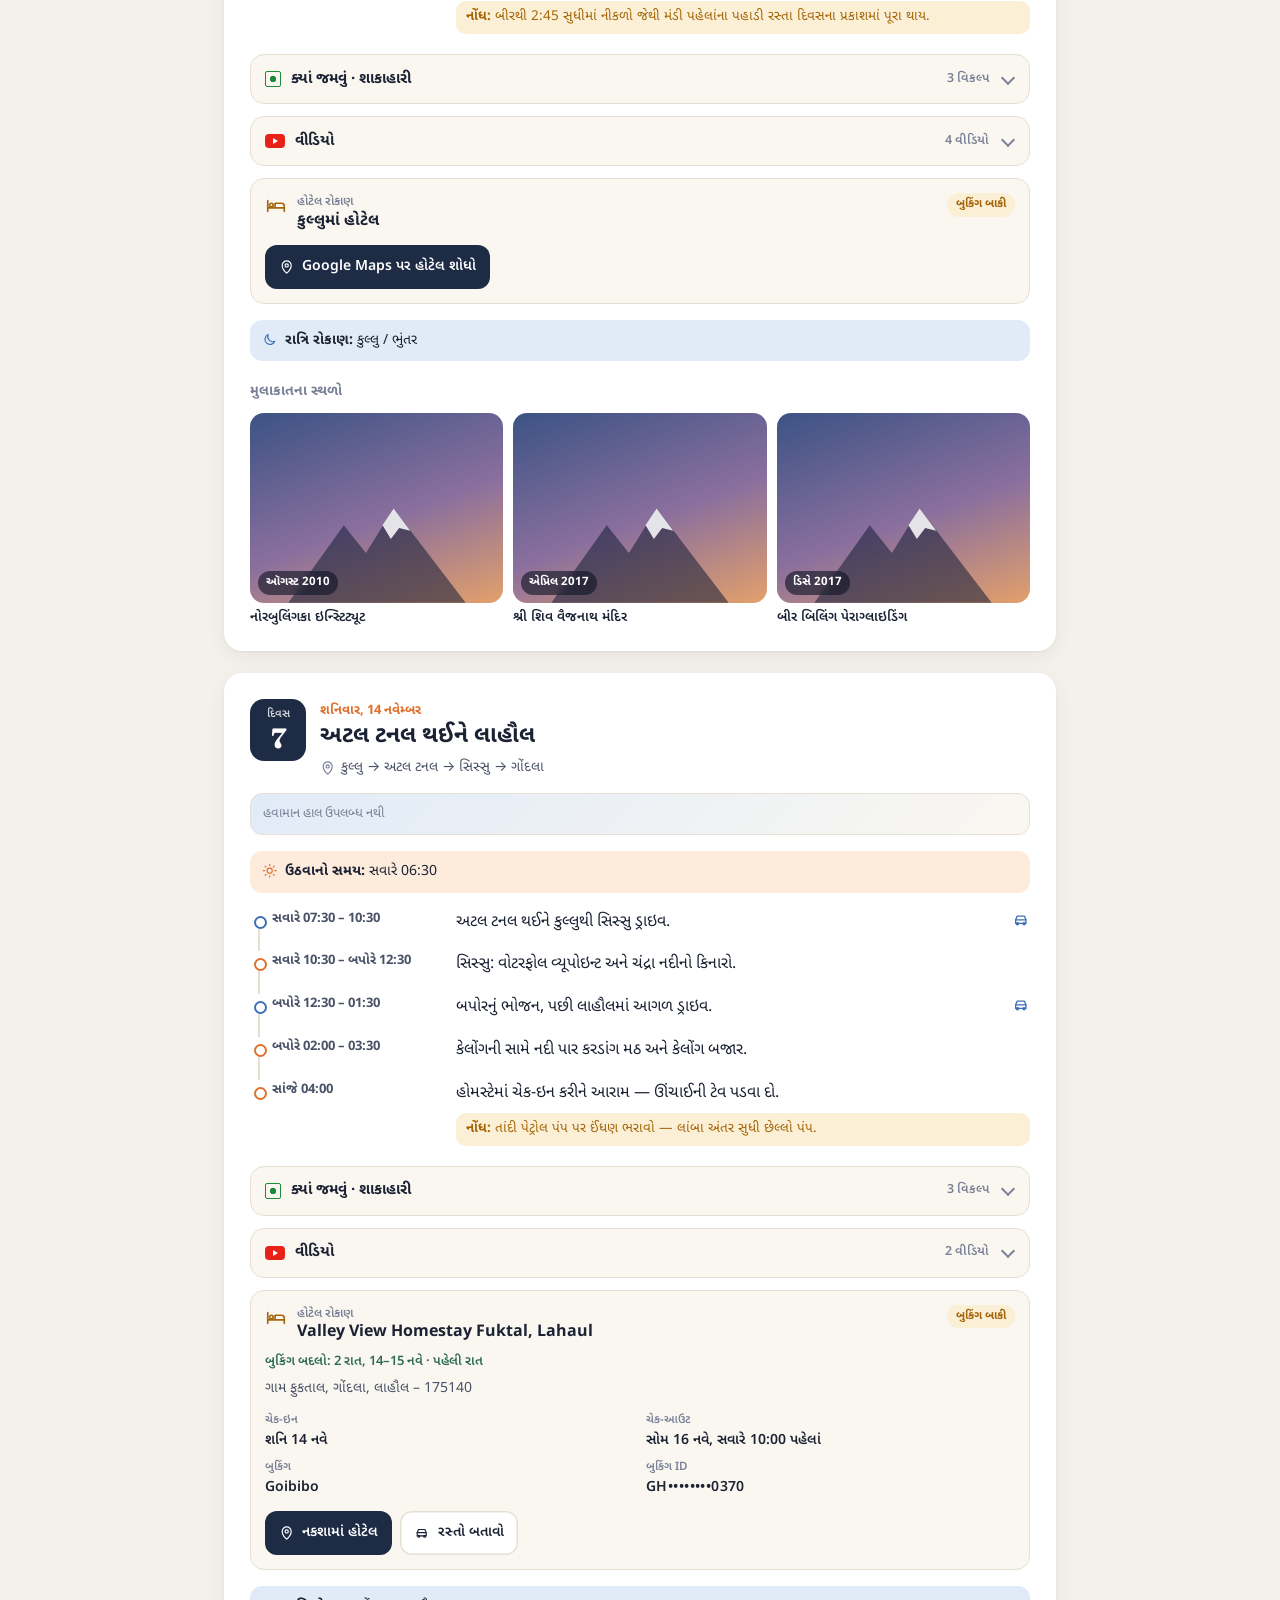
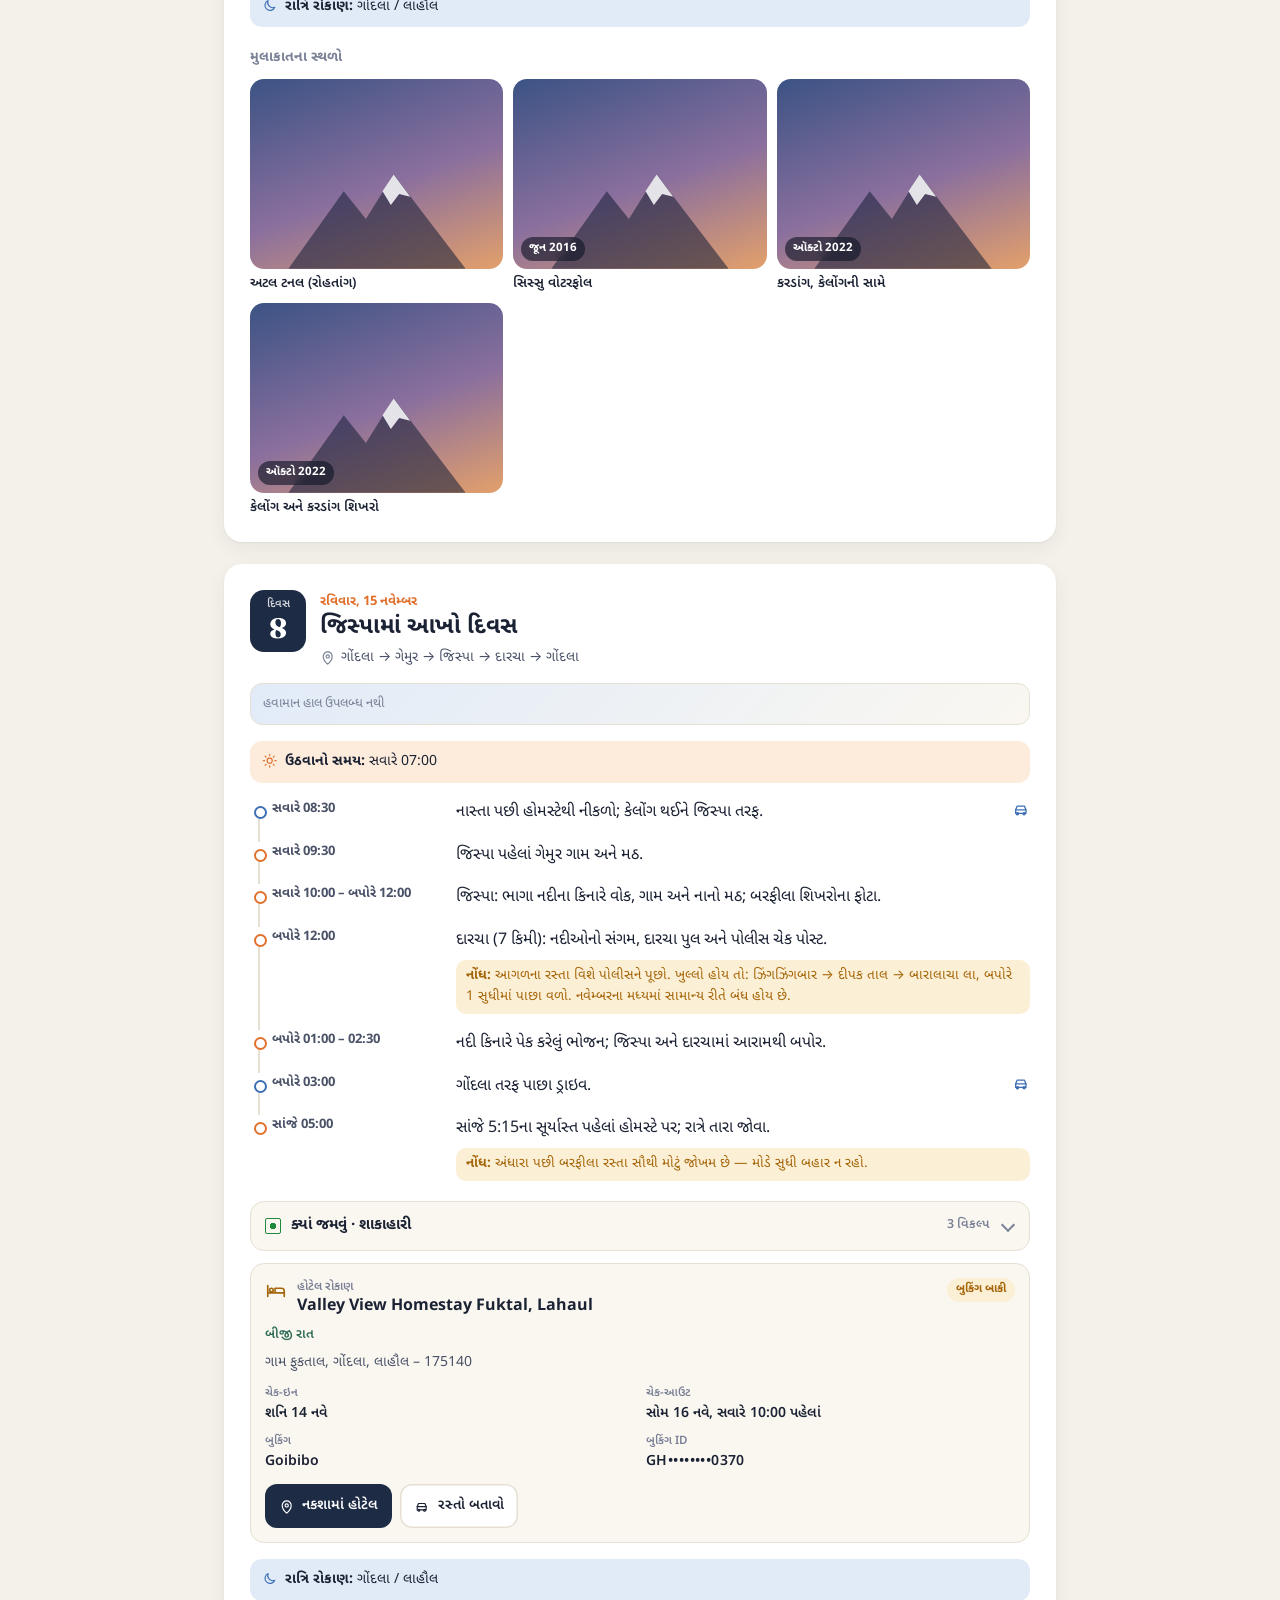
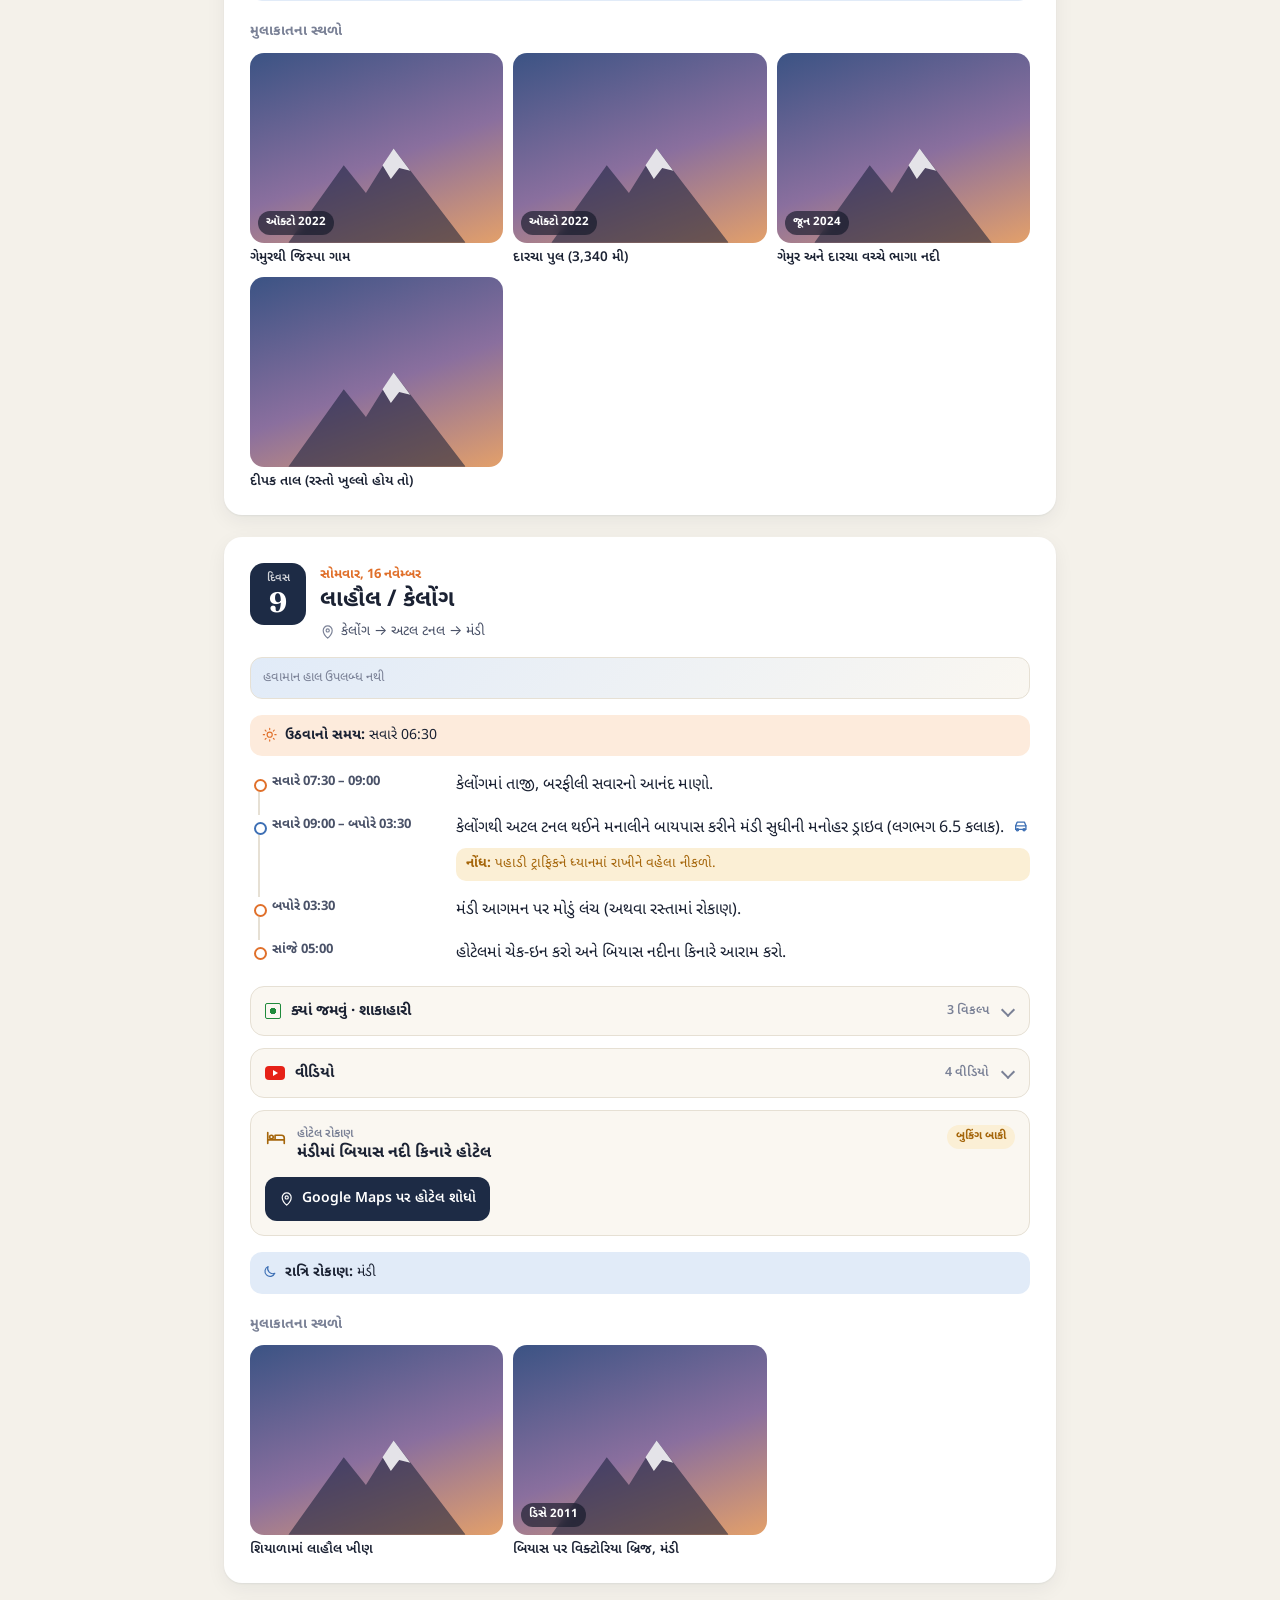
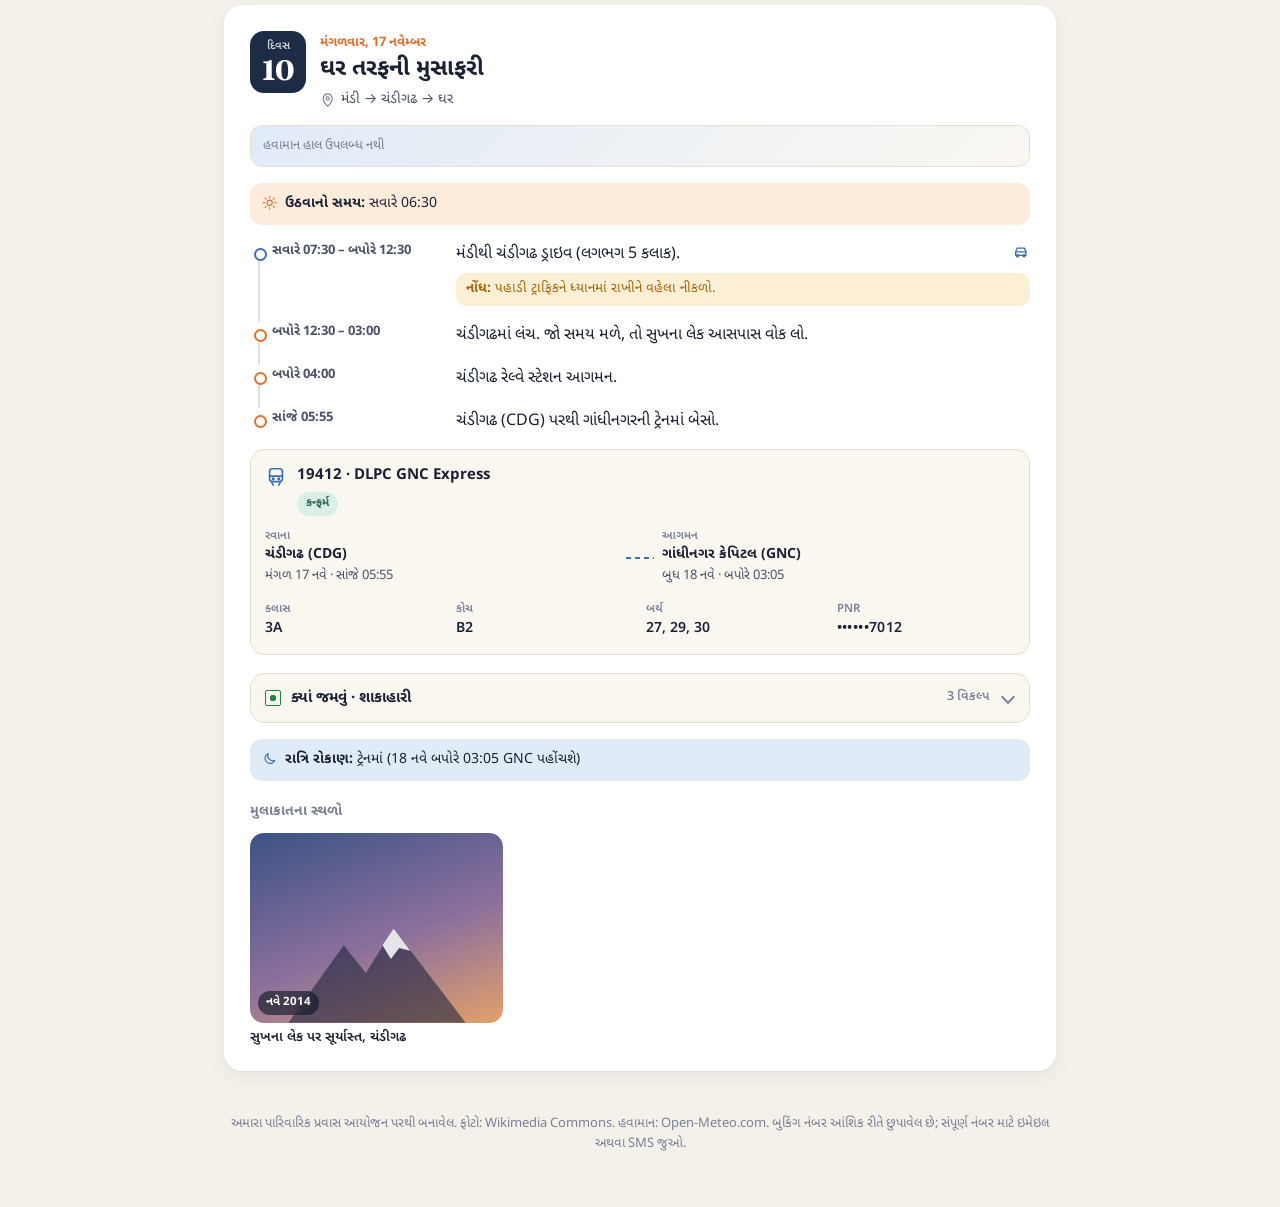
==== commit c38338c0: "Make the Jispa plan the main plan; earlier plan becomes the alternative The main page now loads plan" ====
--- a/index.html
+++ b/index.html
@@ -4,7 +4,7 @@
   <meta charset="utf-8">
   <meta name="viewport" content="width=device-width, initial-scale=1, viewport-fit=cover">
   <title>Diwali Trip · Punjab & Himachal</title>
-  <meta name="description" content="Day-by-day guide for the Diwali trip to Punjab and Himachal Pradesh, 8–17 November 2026: Amritsar, Dalhousie, Dharamshala, Kangra, Bir, Lahaul, Mandi.">
+  <meta name="description" content="Day-by-day guide for the Diwali trip to Punjab and Himachal Pradesh, 8–17 November 2026: Amritsar, Dalhousie, Dharamshala, Bir, Kullu, Lahaul, Jispa, Mandi.">
   <meta name="theme-color" content="#1d2b45">
   <link rel="icon" href="icon.svg" type="image/svg+xml">
   <link rel="apple-touch-icon" href="icon.svg">
@@ -72,6 +72,8 @@
   <nav class="daynav" id="daynav" aria-label="Days"></nav>
 
   <main>
+    <section class="alt-note" id="plan-note"></section>
+
     <section class="glance" aria-labelledby="glance-h">
       <h2 id="glance-h" data-i18n="glance"></h2>
       <div class="glance-grid">
@@ -105,7 +107,7 @@
   <script>
     [
       "https://cdnjs.cloudflare.com/ajax/libs/leaflet/1.9.4/leaflet.min.js",
-      "data.js", "route.js", "food.js", "weather.js", "videos.js", "app.js"
+      "data.js", "route.js", "food.js", "weather.js", "videos.js", "plan-jispa.js", "app.js"
     ].forEach(function (src) {
       var s = document.createElement("script");
       s.src = /^https:/.test(src) ? src : src + "?v=" + window.__assetVersion;
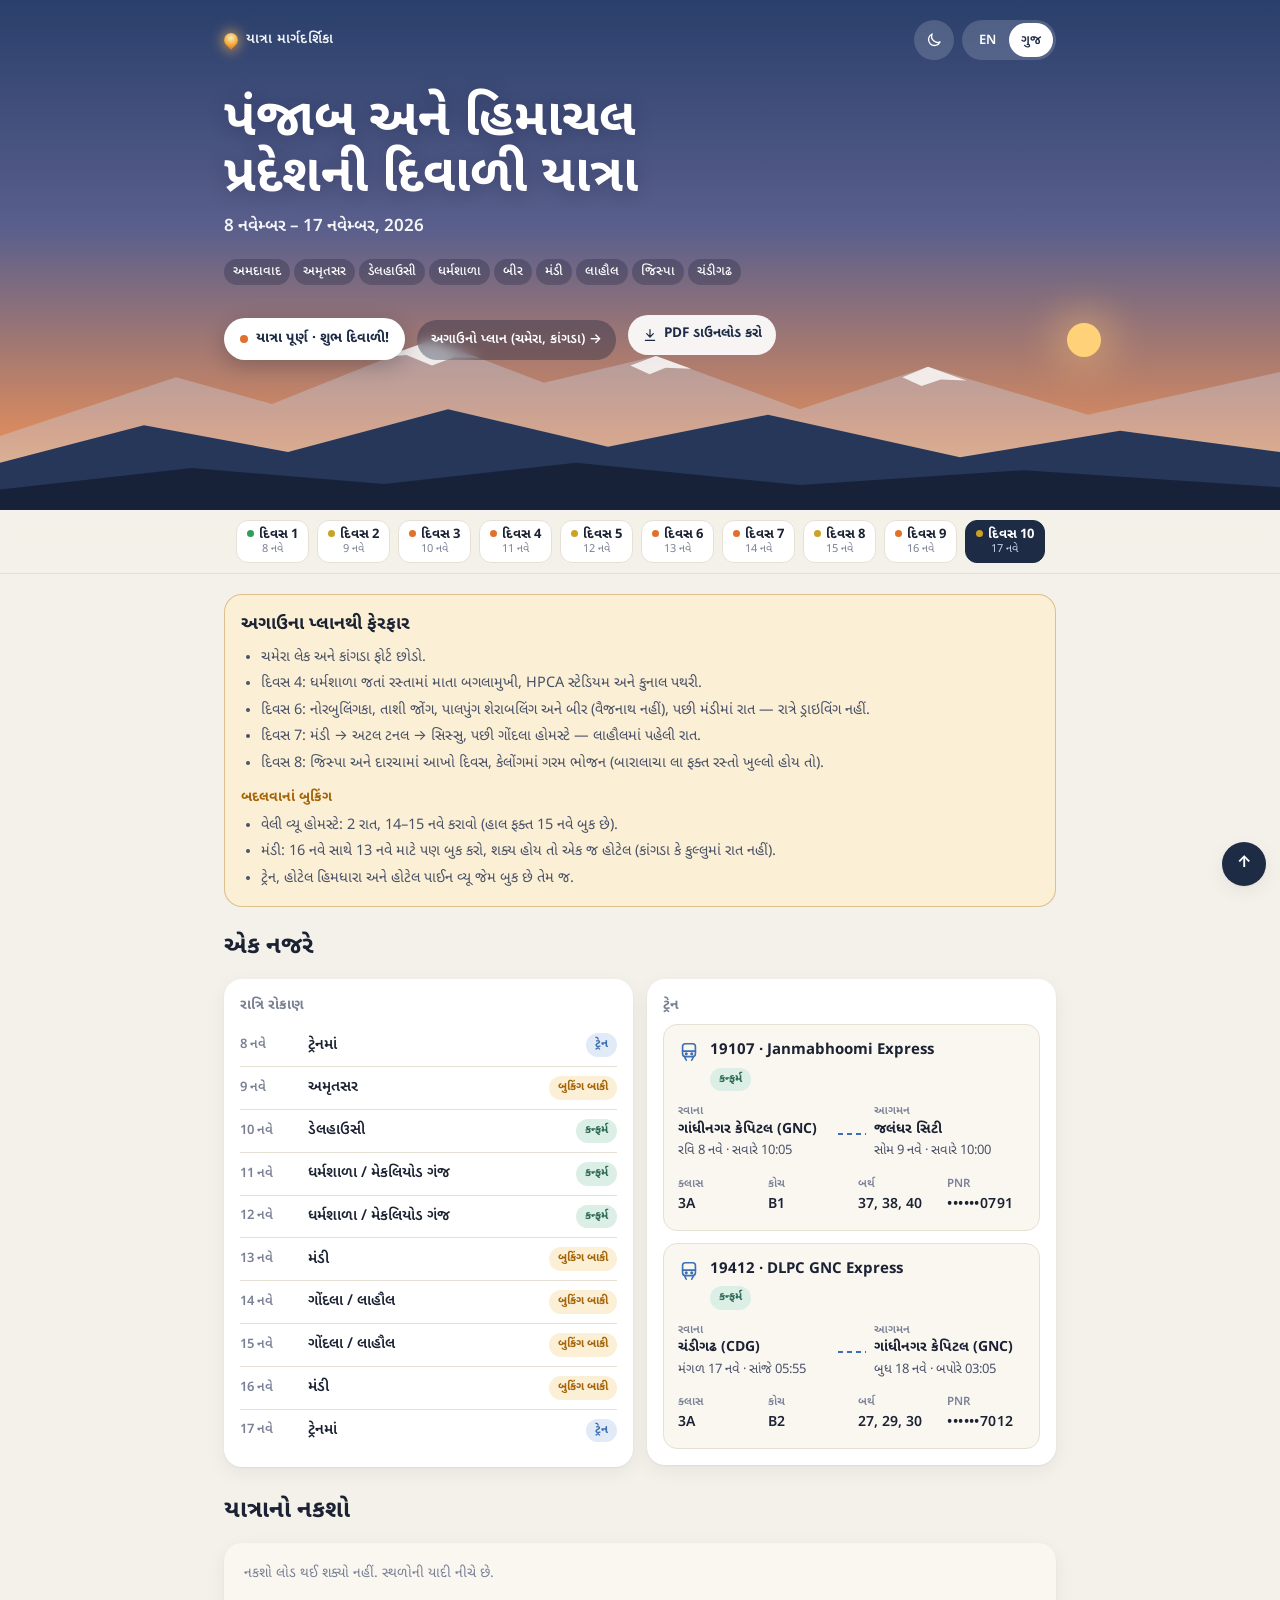
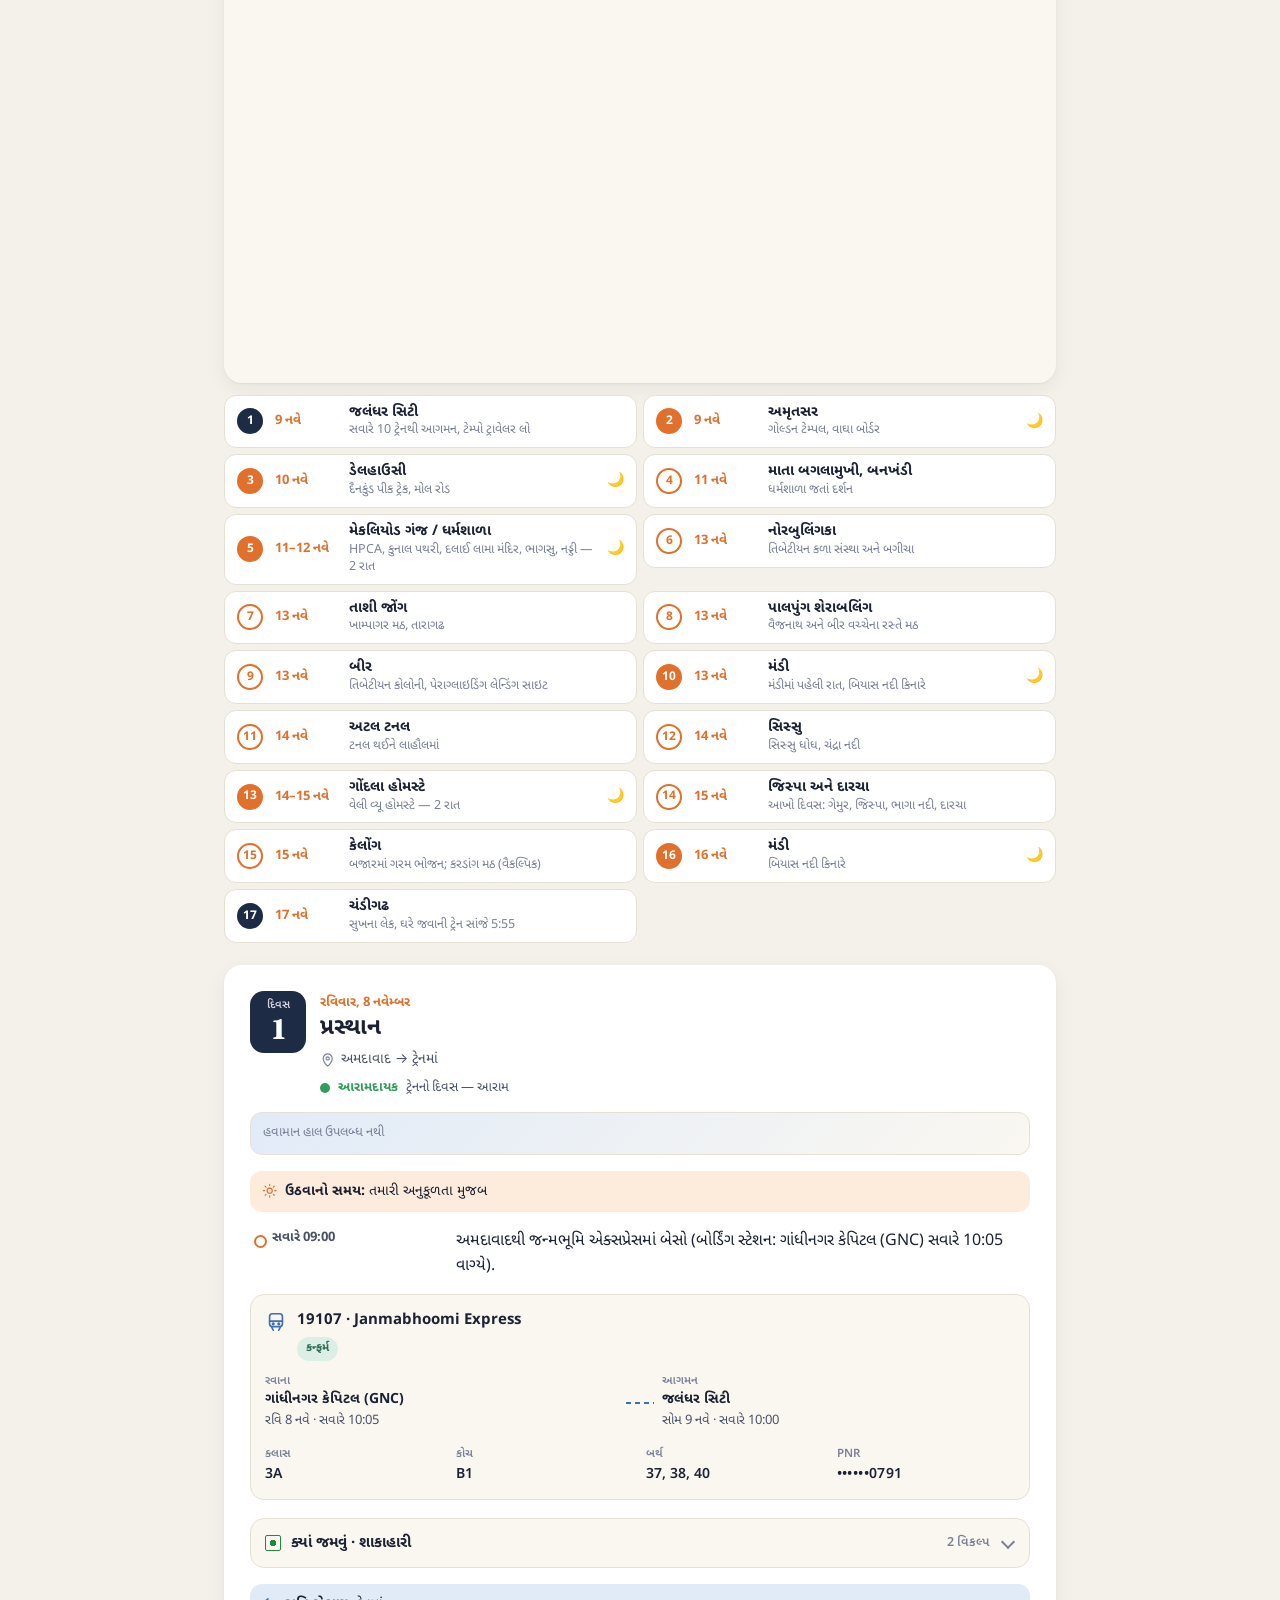
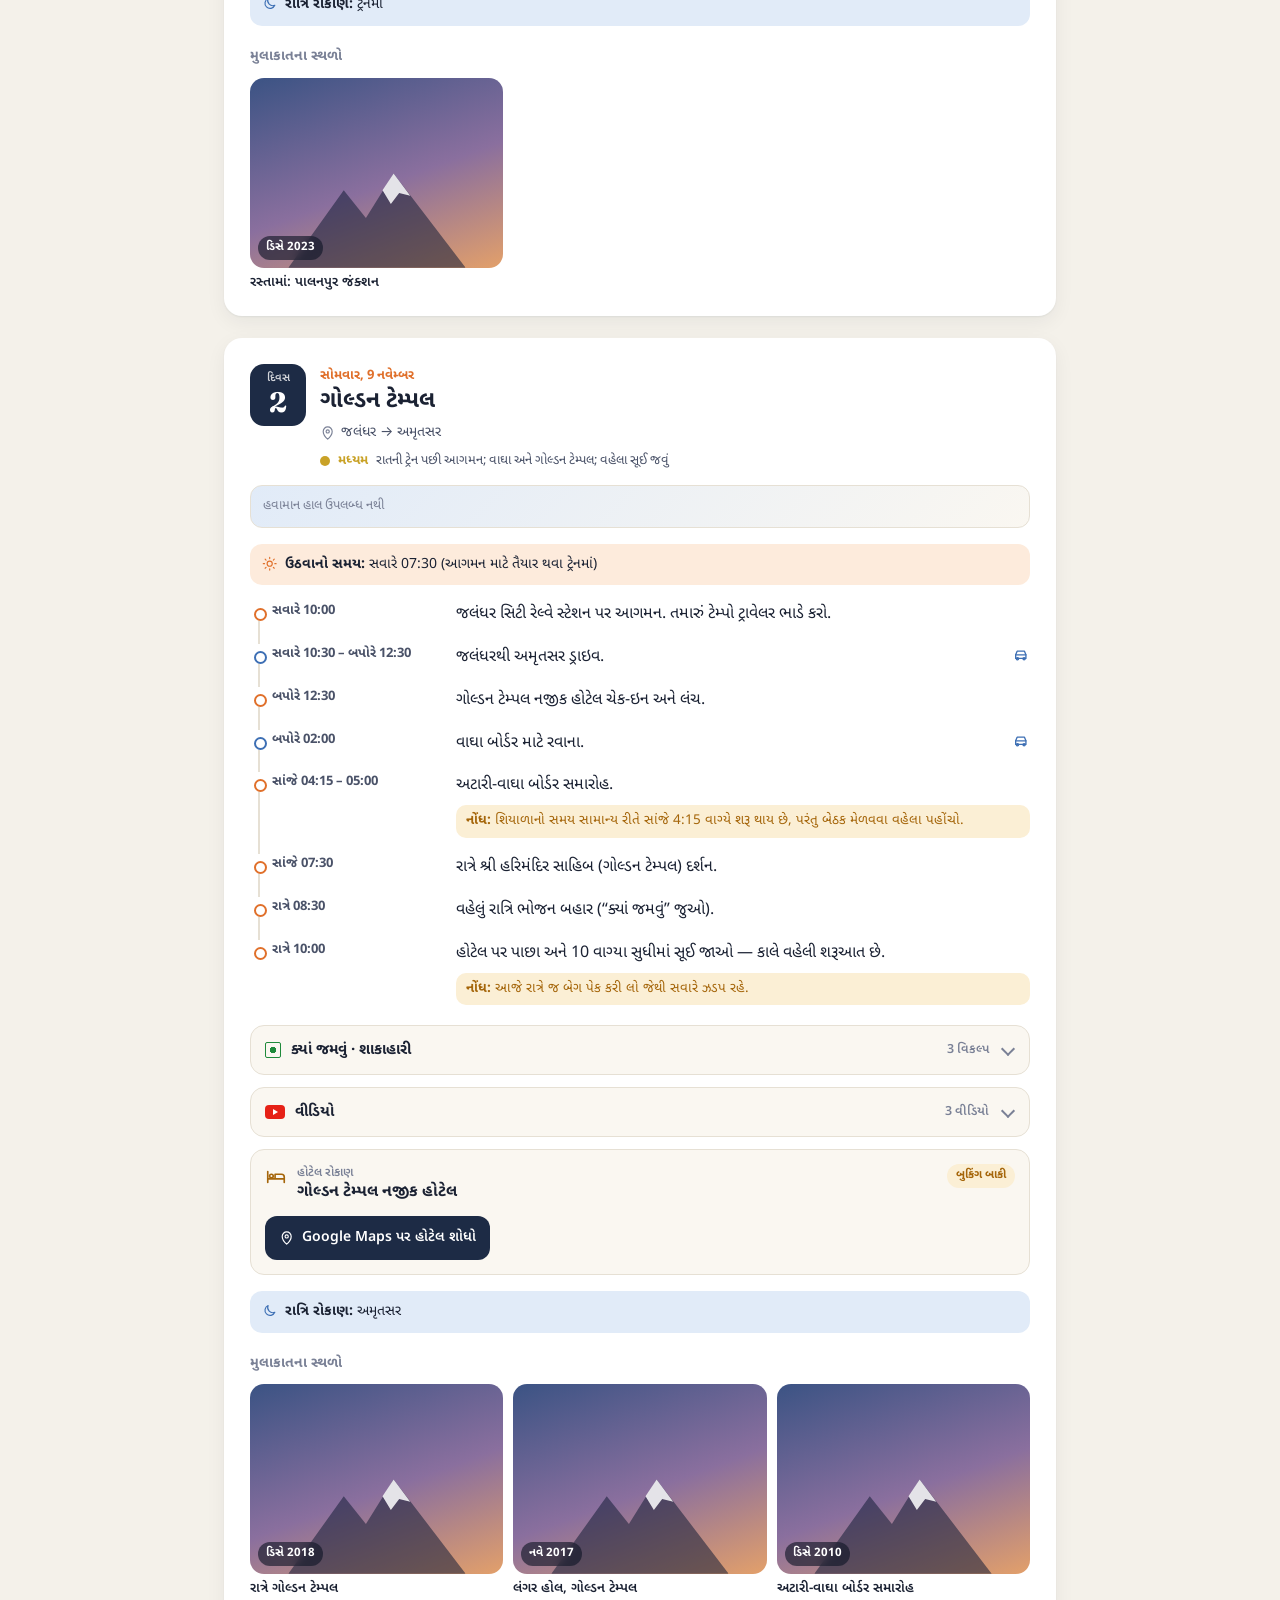
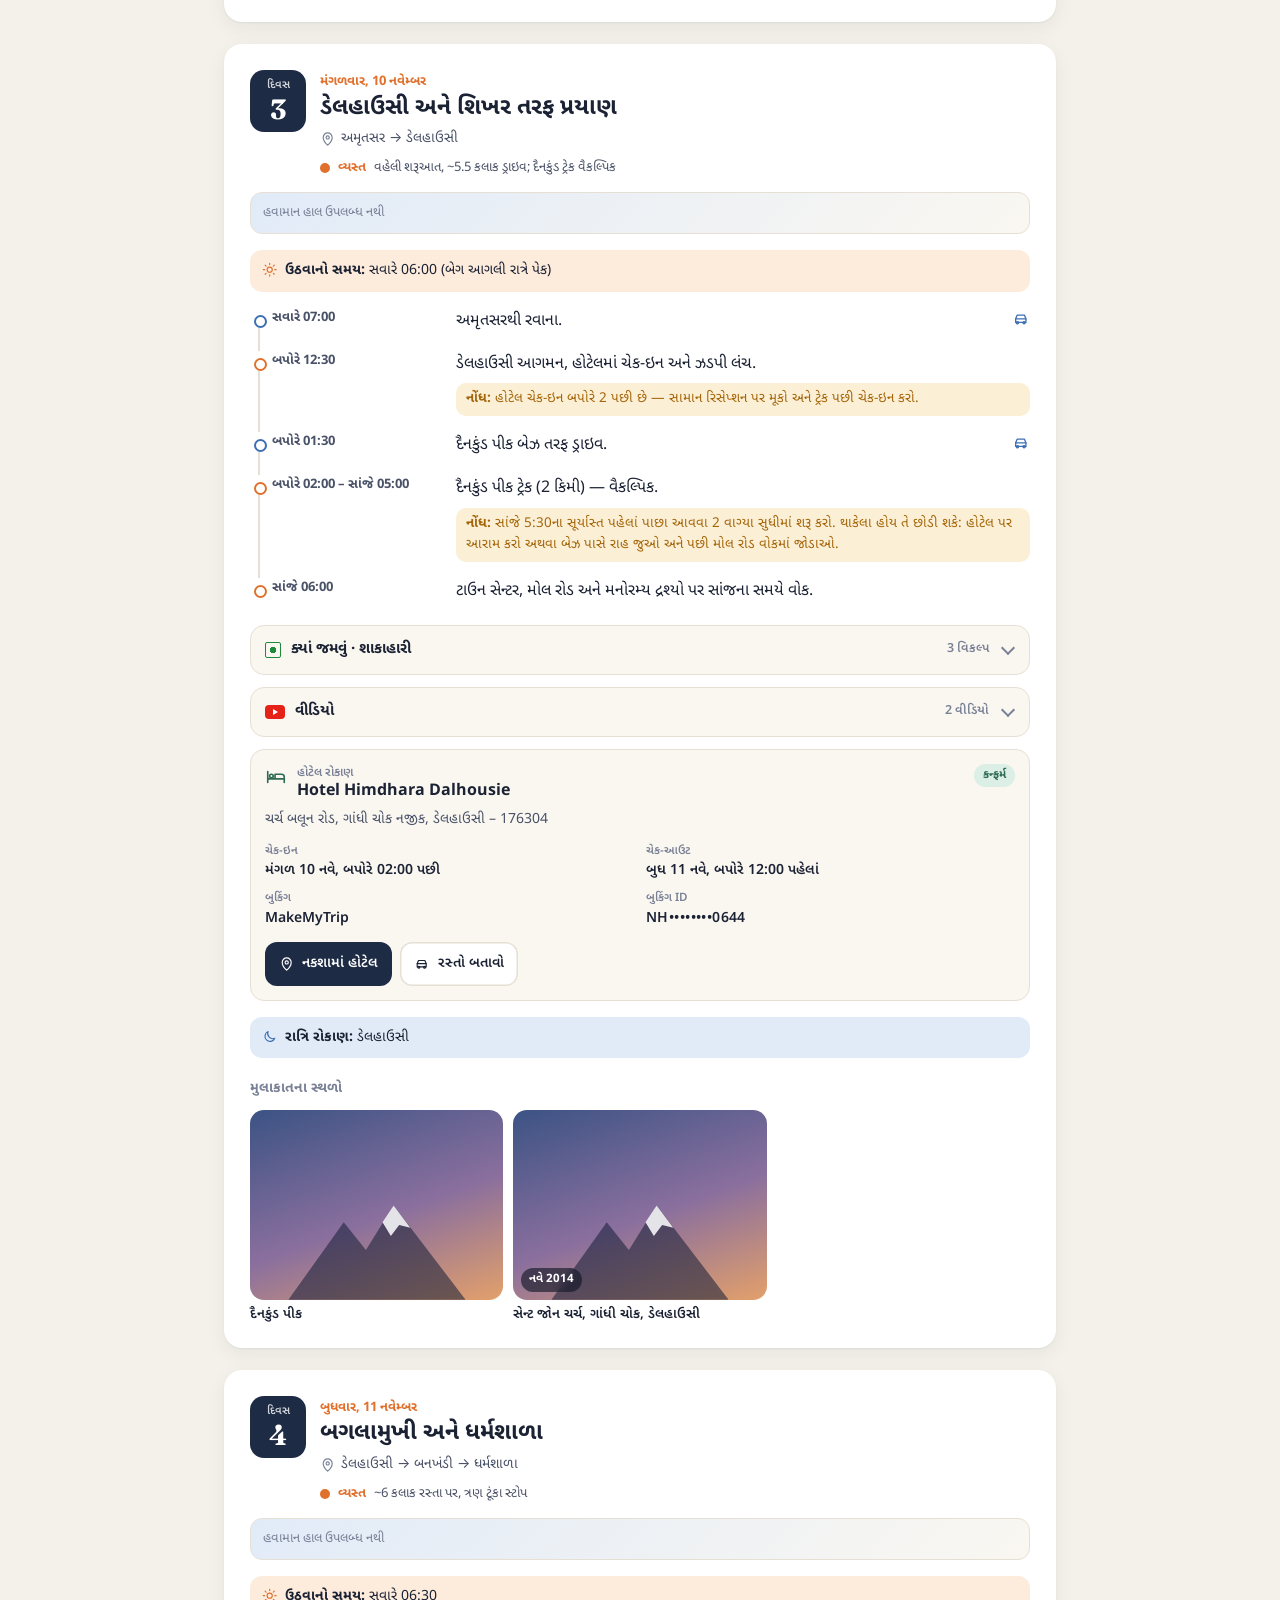
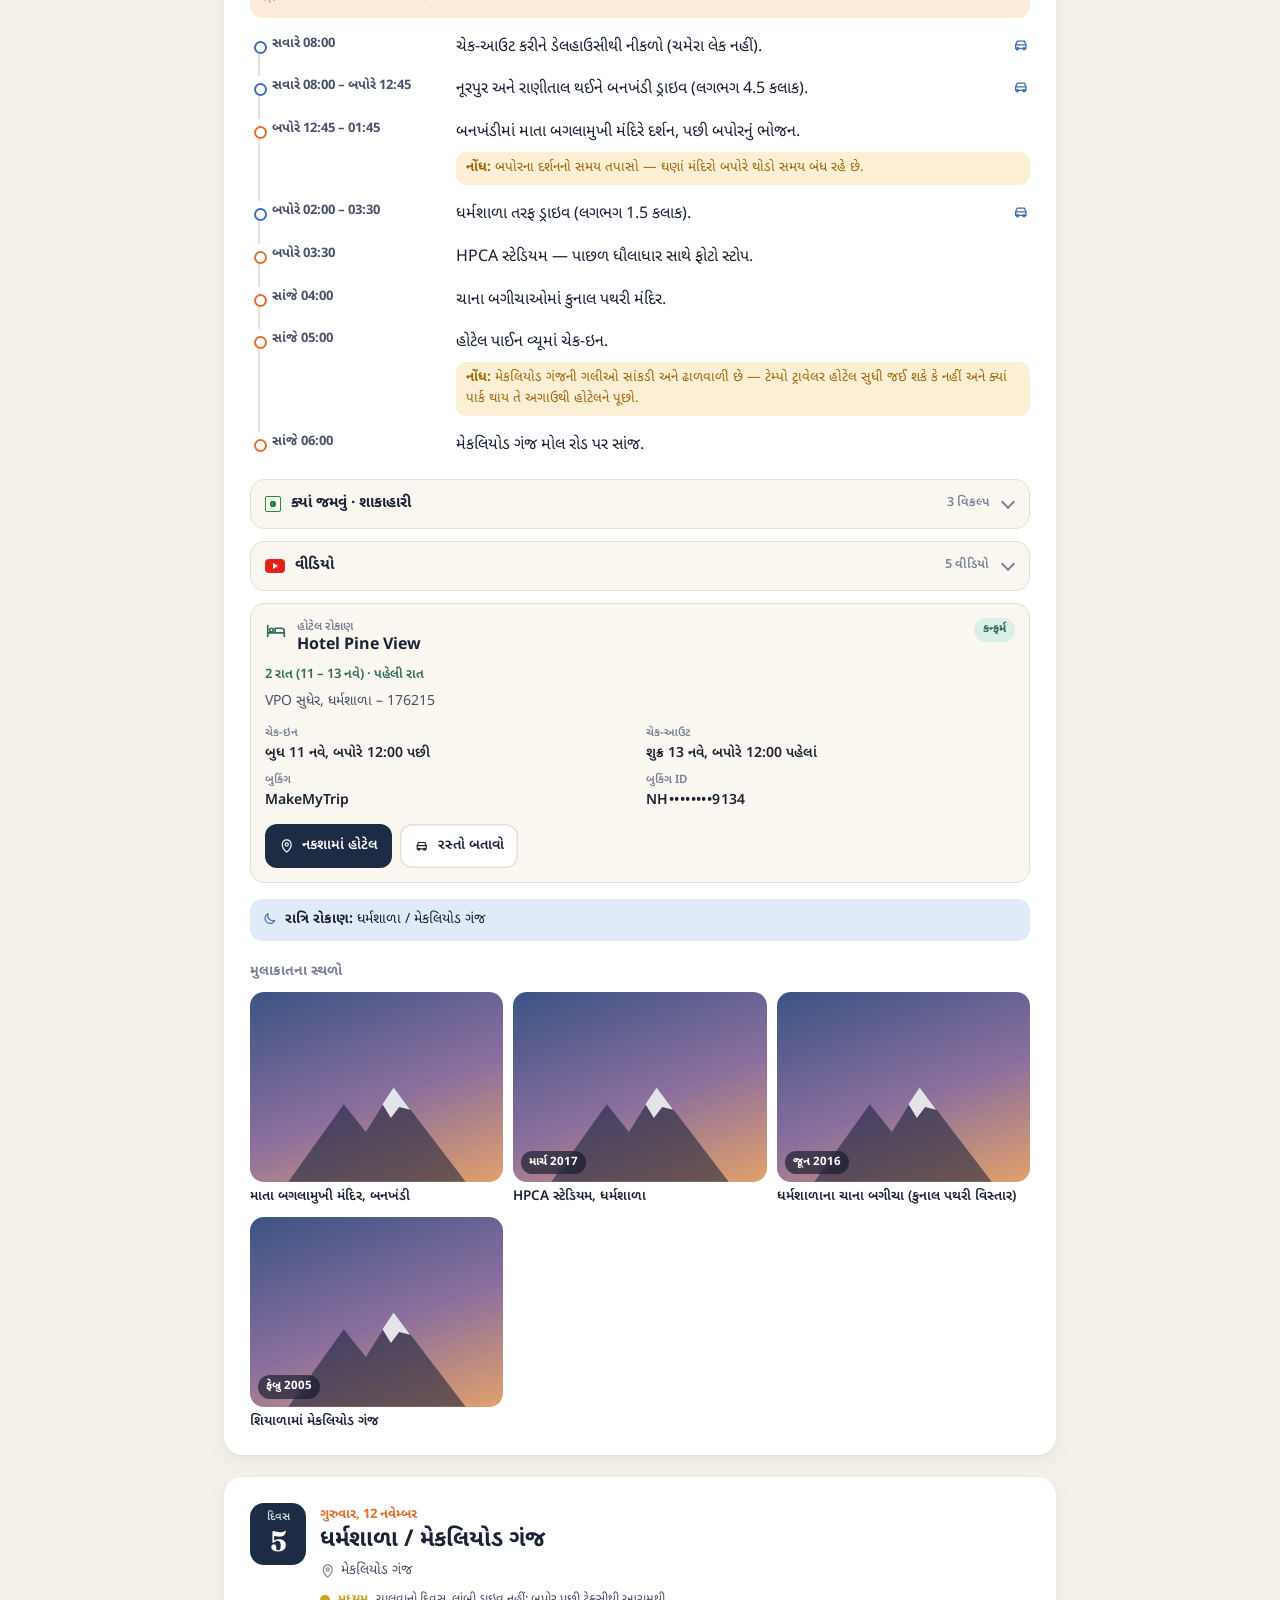
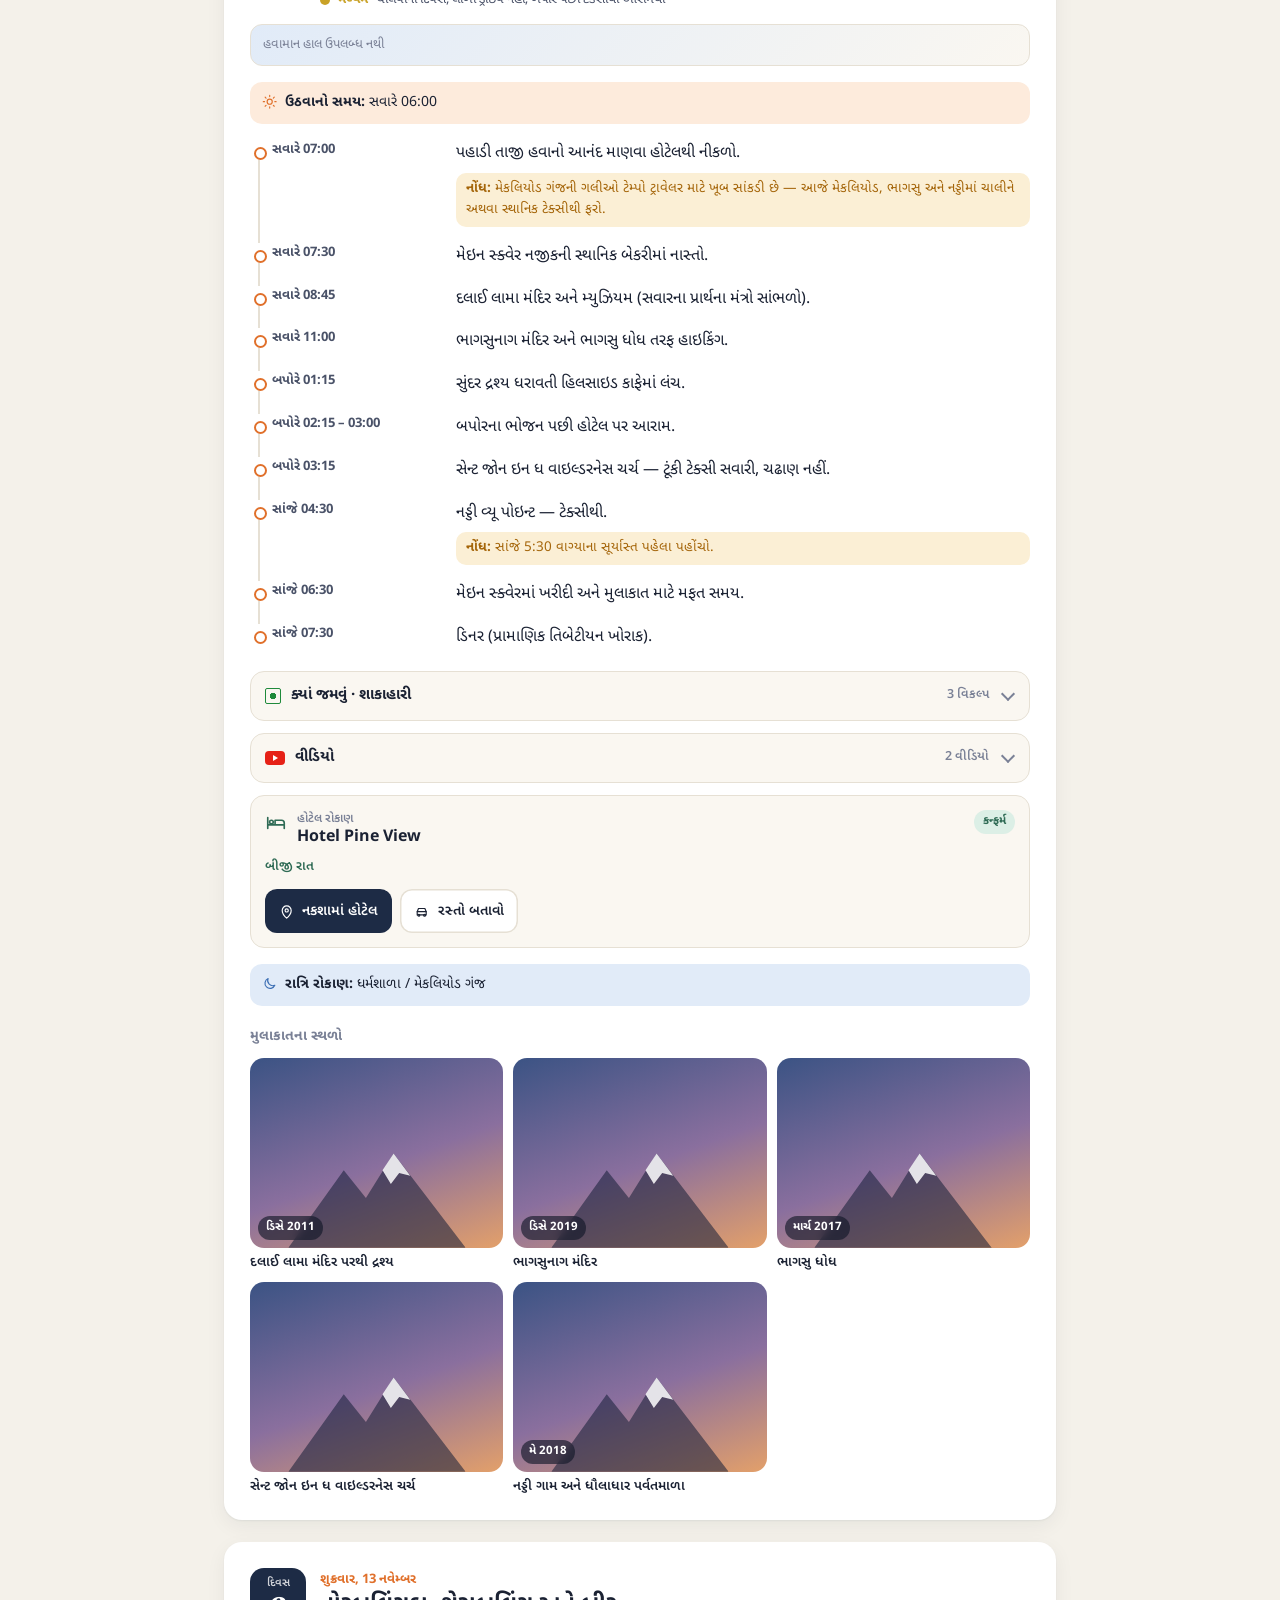
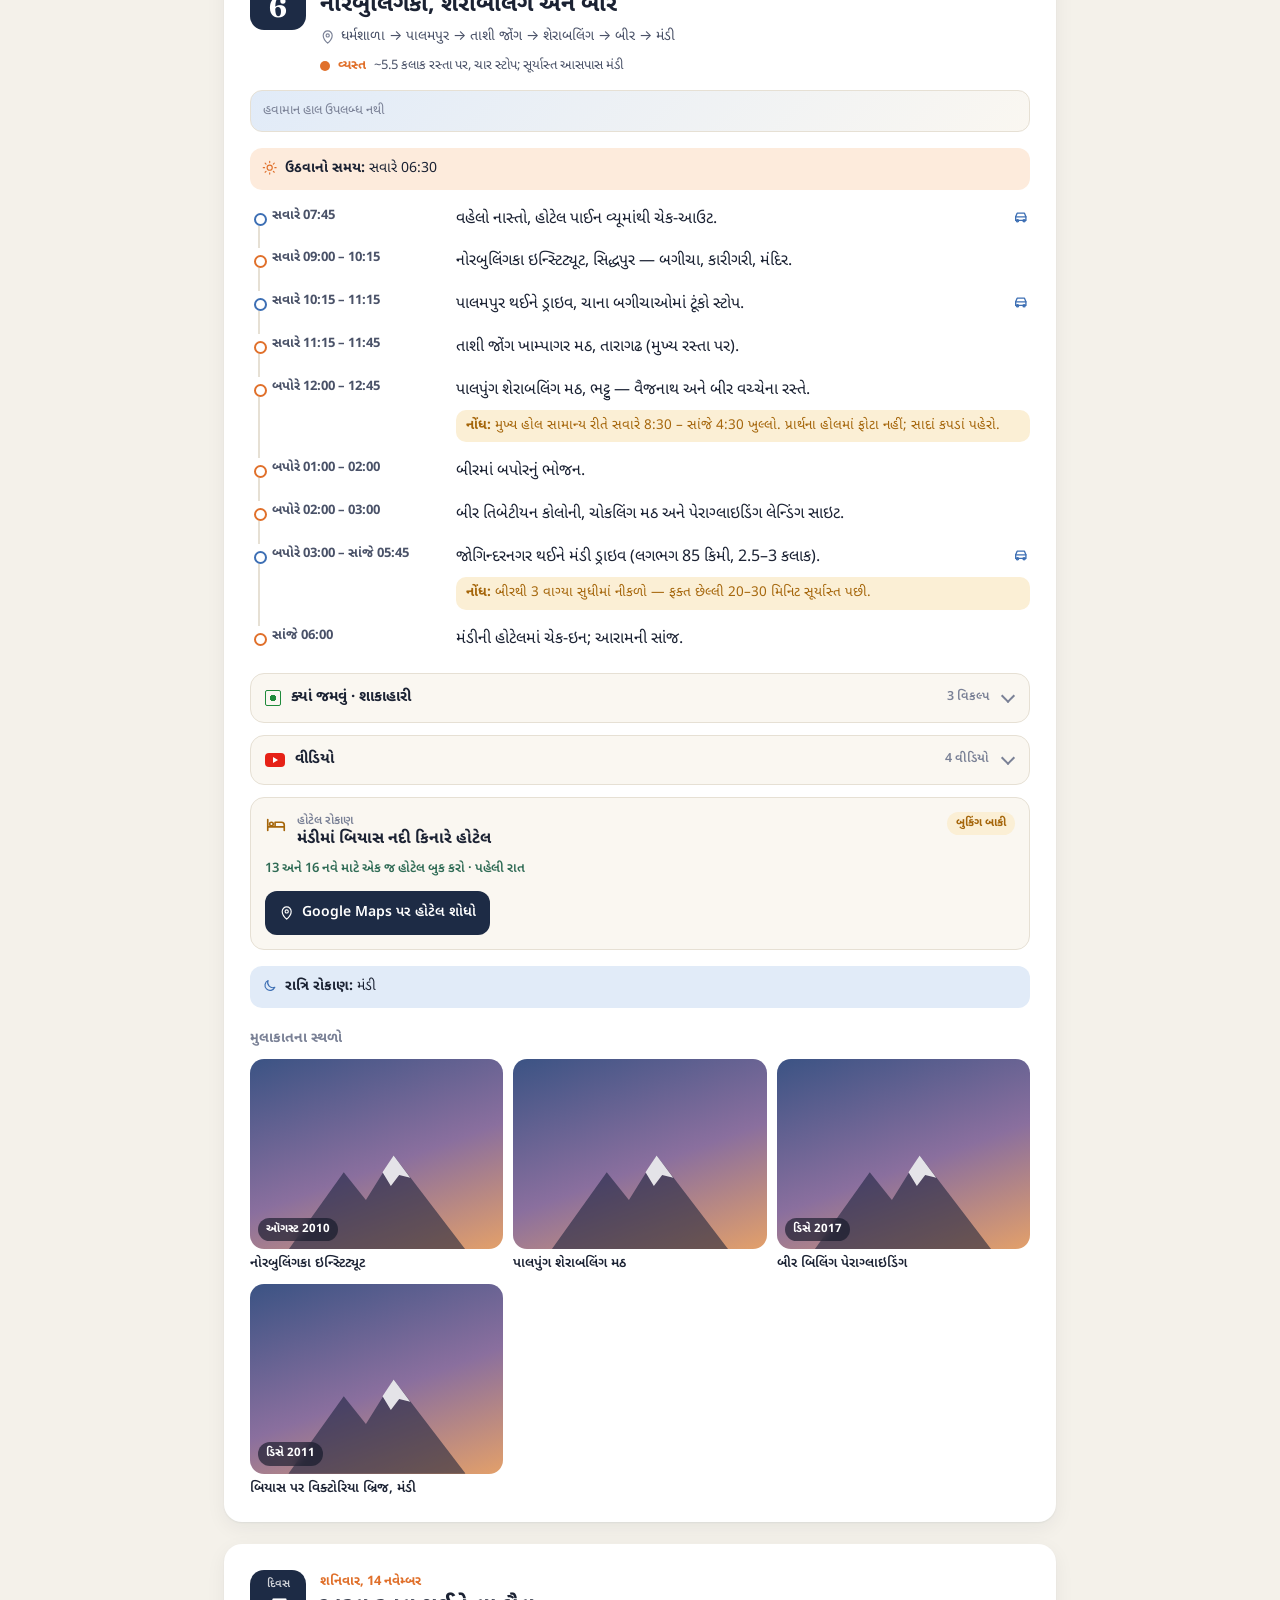
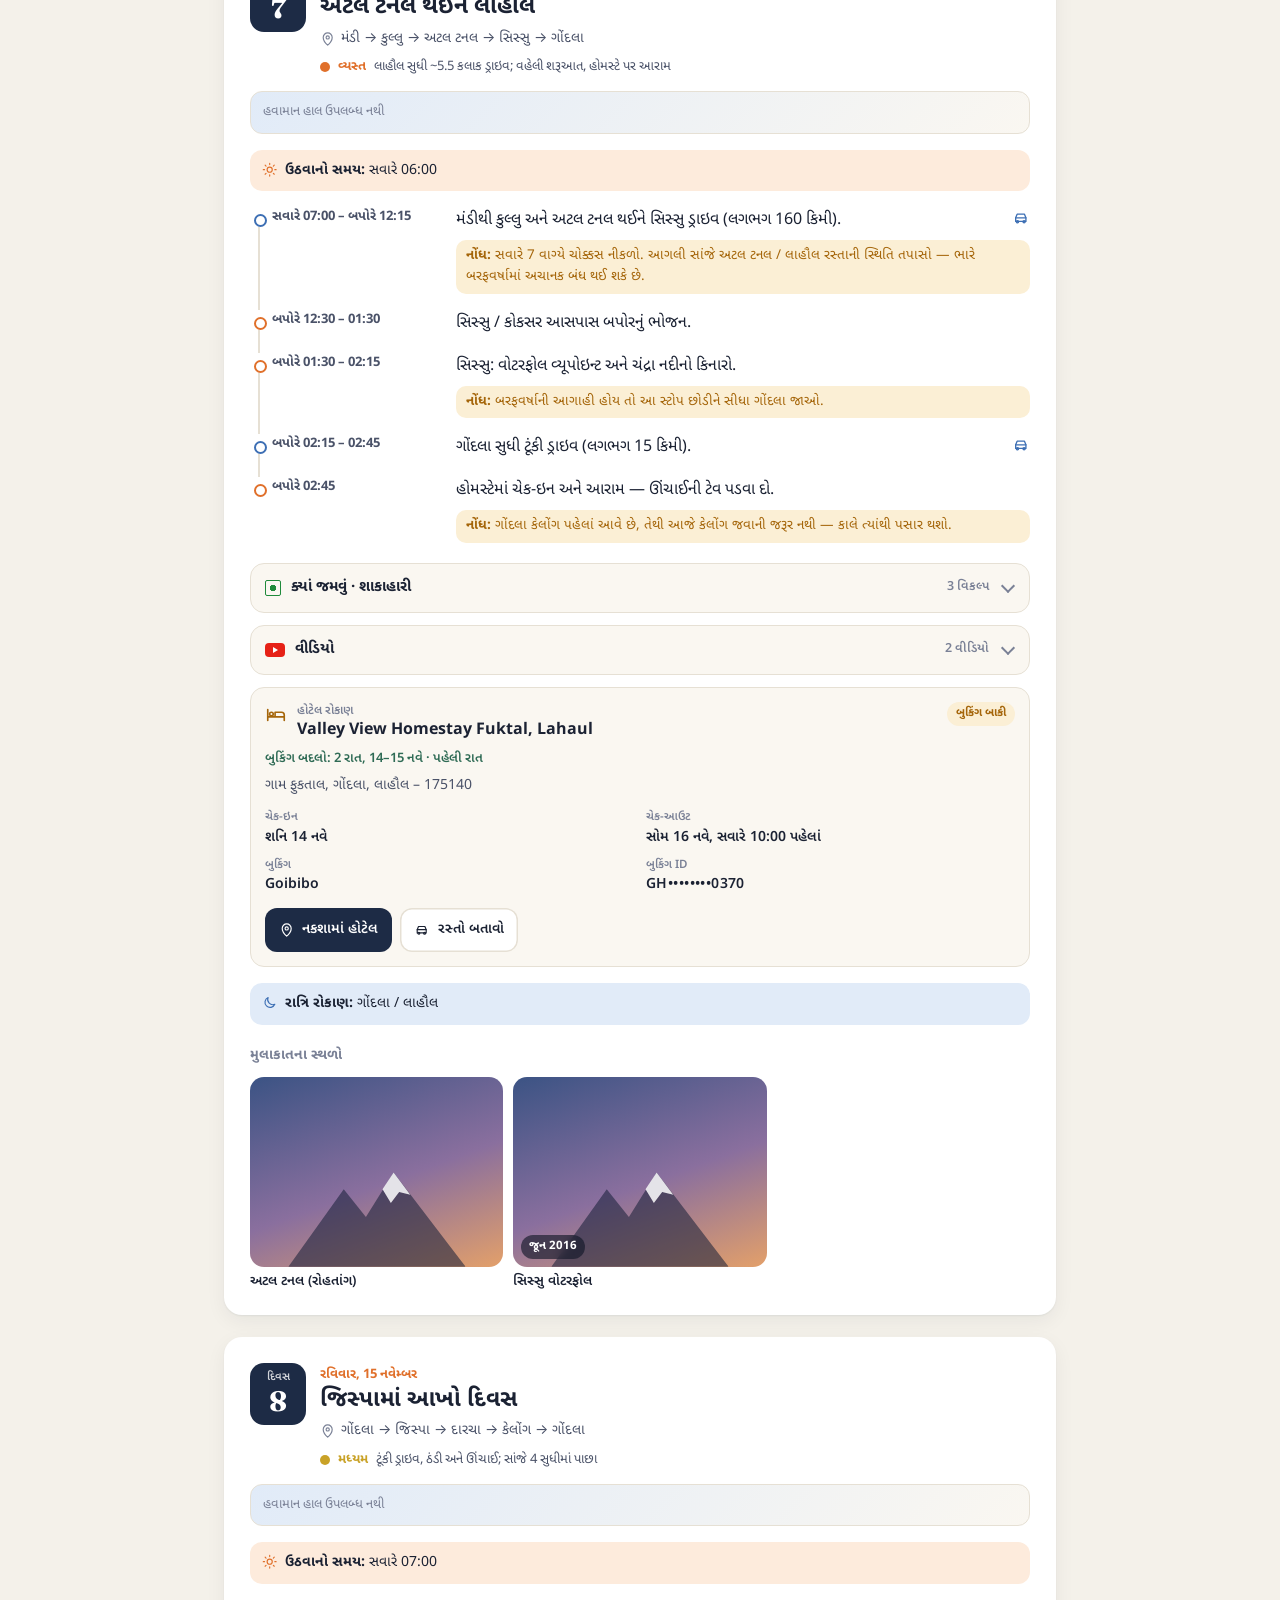
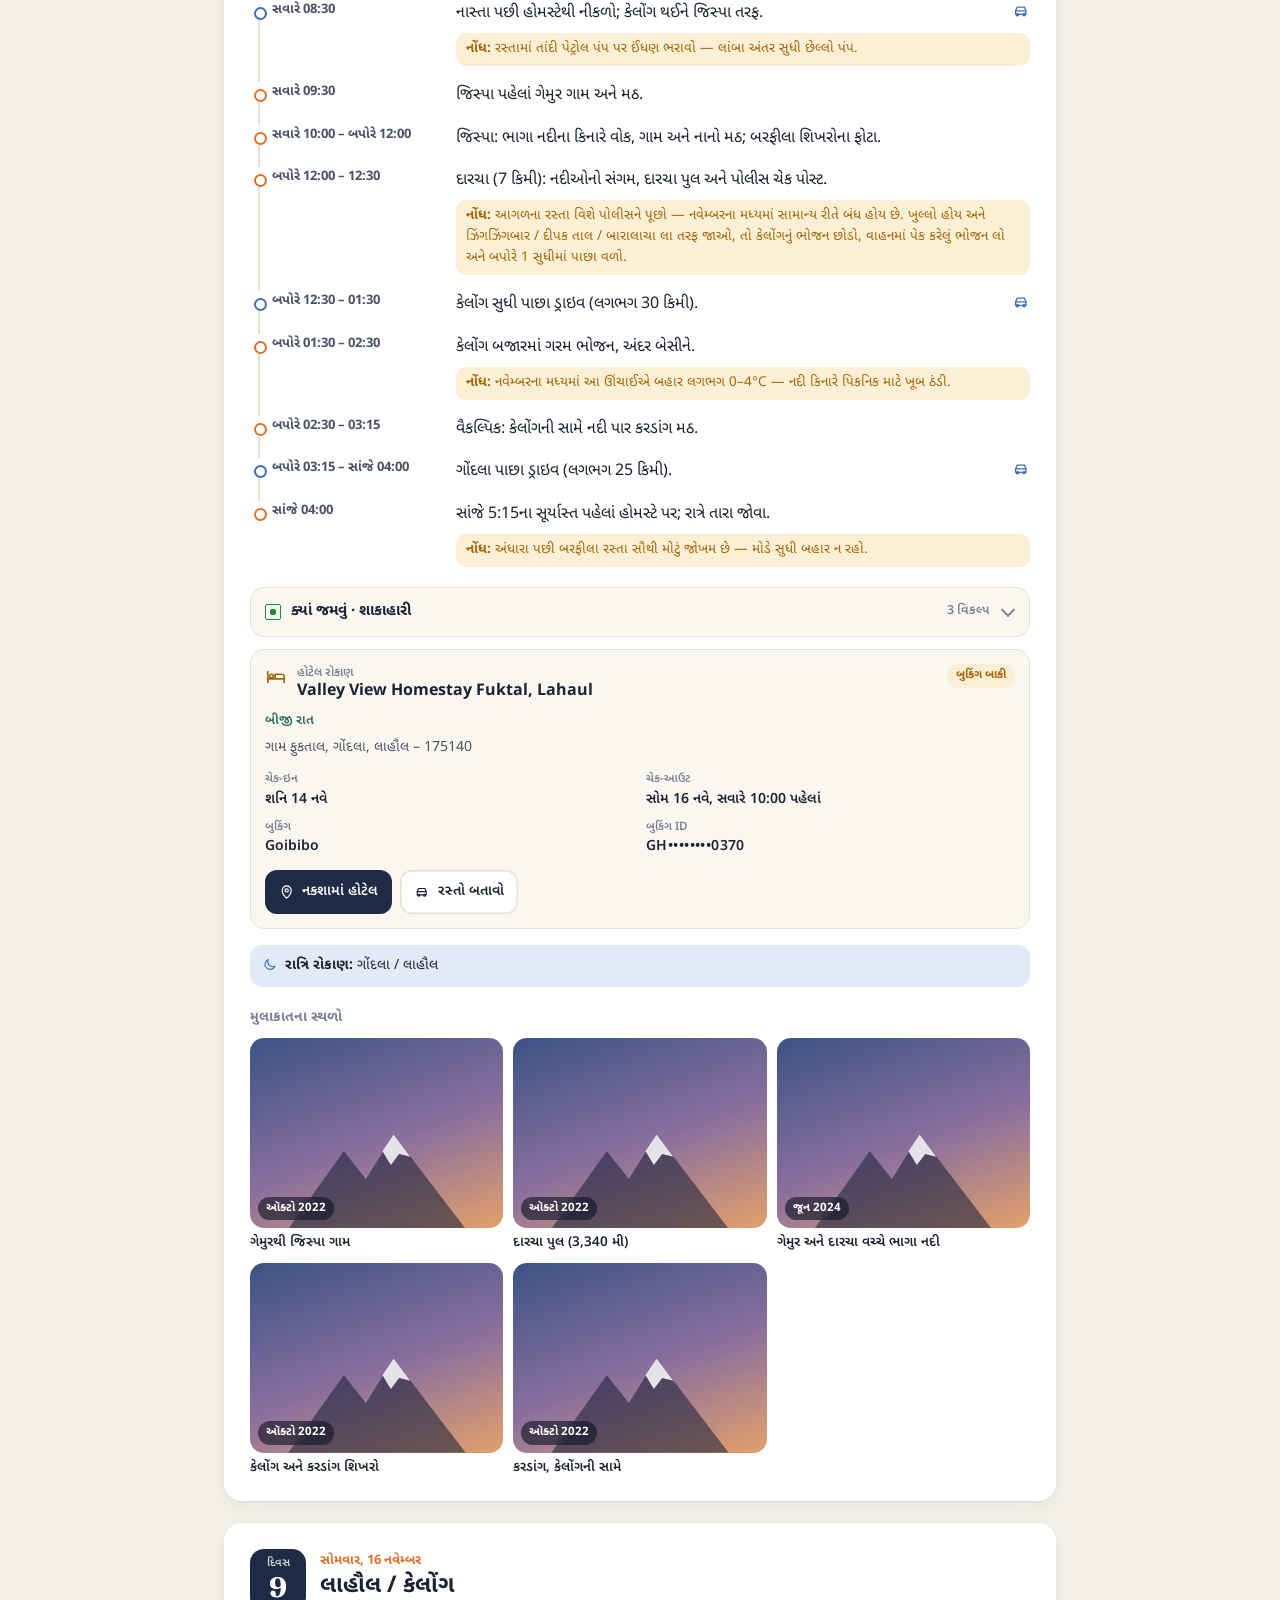
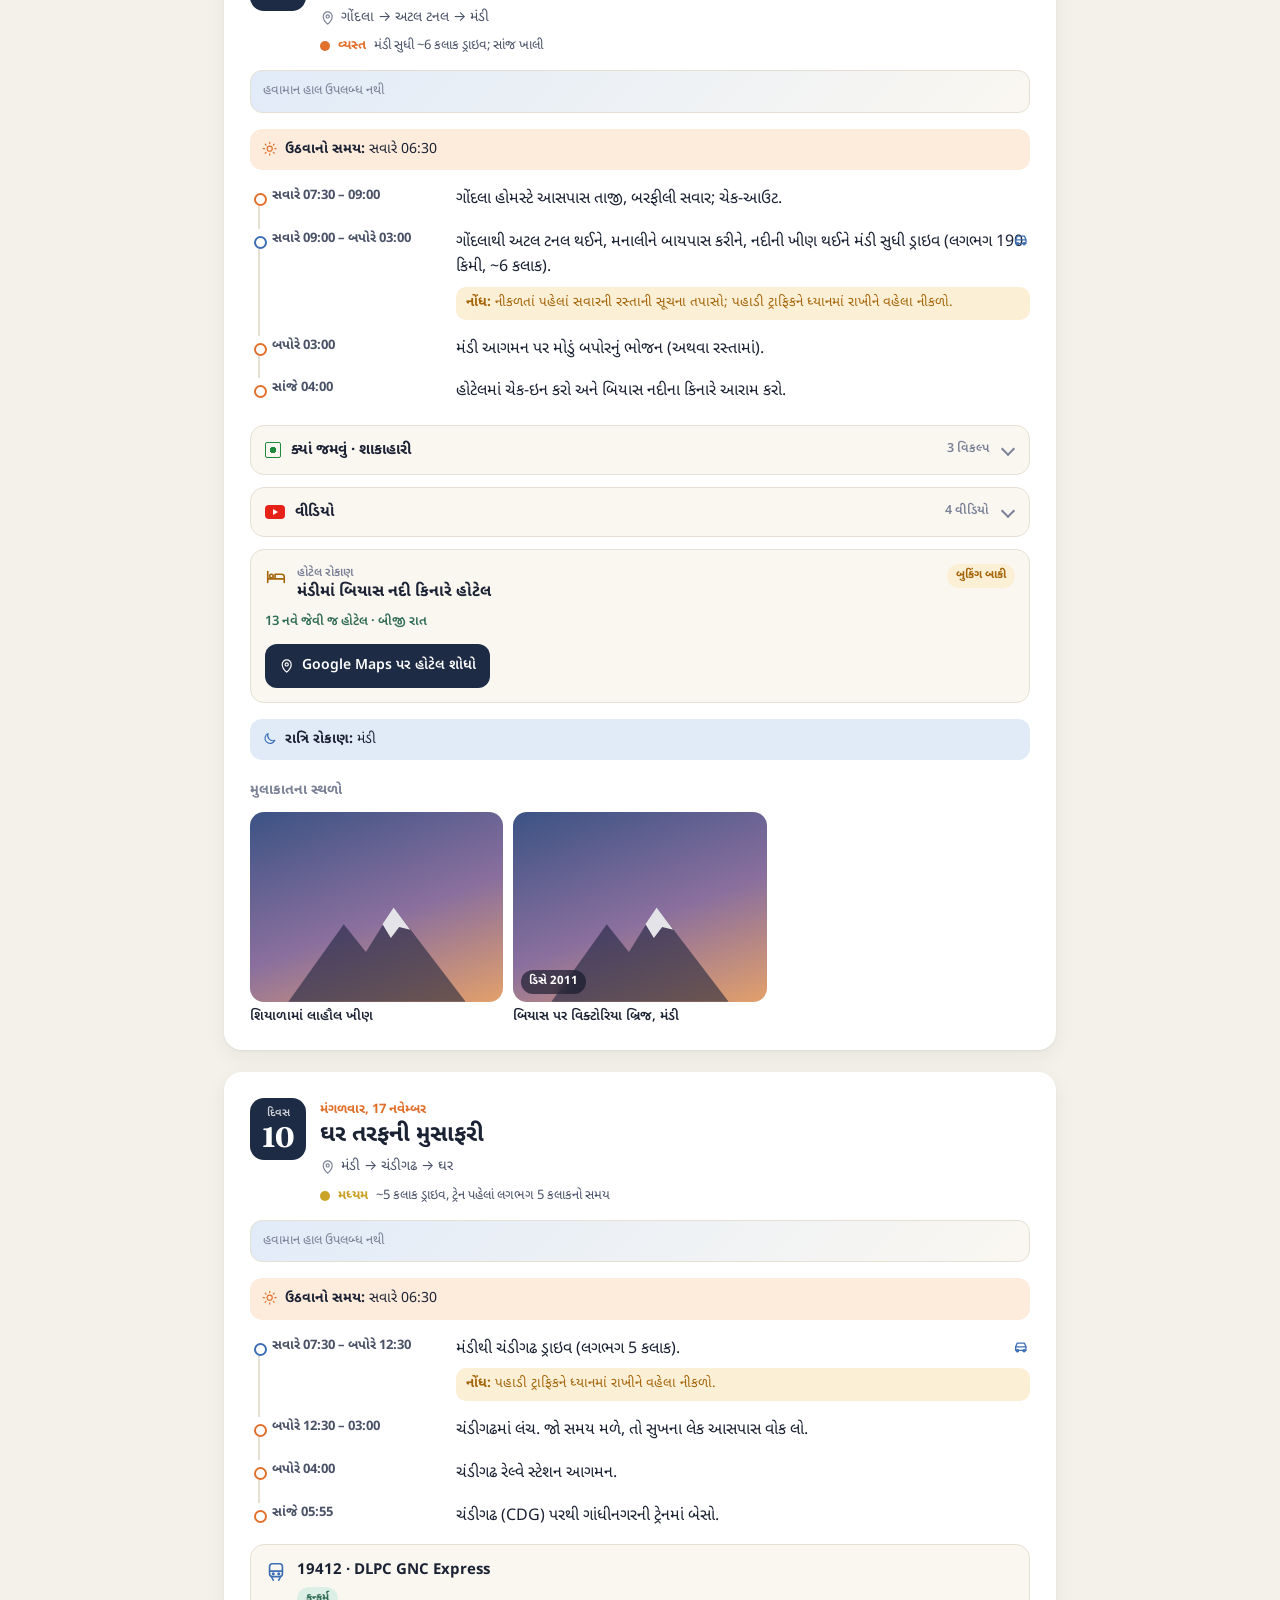
==== commit 6e111ff4: "Day 6: night in Mandi instead of Kullu, add Palpung Sherabling - Day 6: Norbulingka → Palampur → Tas" ====
--- a/index.html
+++ b/index.html
@@ -4,7 +4,7 @@
   <meta charset="utf-8">
   <meta name="viewport" content="width=device-width, initial-scale=1, viewport-fit=cover">
   <title>Diwali Trip · Punjab & Himachal</title>
-  <meta name="description" content="Day-by-day guide for the Diwali trip to Punjab and Himachal Pradesh, 8–17 November 2026: Amritsar, Dalhousie, Dharamshala, Bir, Kullu, Lahaul, Jispa, Mandi.">
+  <meta name="description" content="Day-by-day guide for the Diwali trip to Punjab and Himachal Pradesh, 8–17 November 2026: Amritsar, Dalhousie, Dharamshala, Bir, Mandi, Lahaul, Jispa.">
   <meta name="theme-color" content="#1d2b45">
   <link rel="icon" href="icon.svg" type="image/svg+xml">
   <link rel="apple-touch-icon" href="icon.svg">
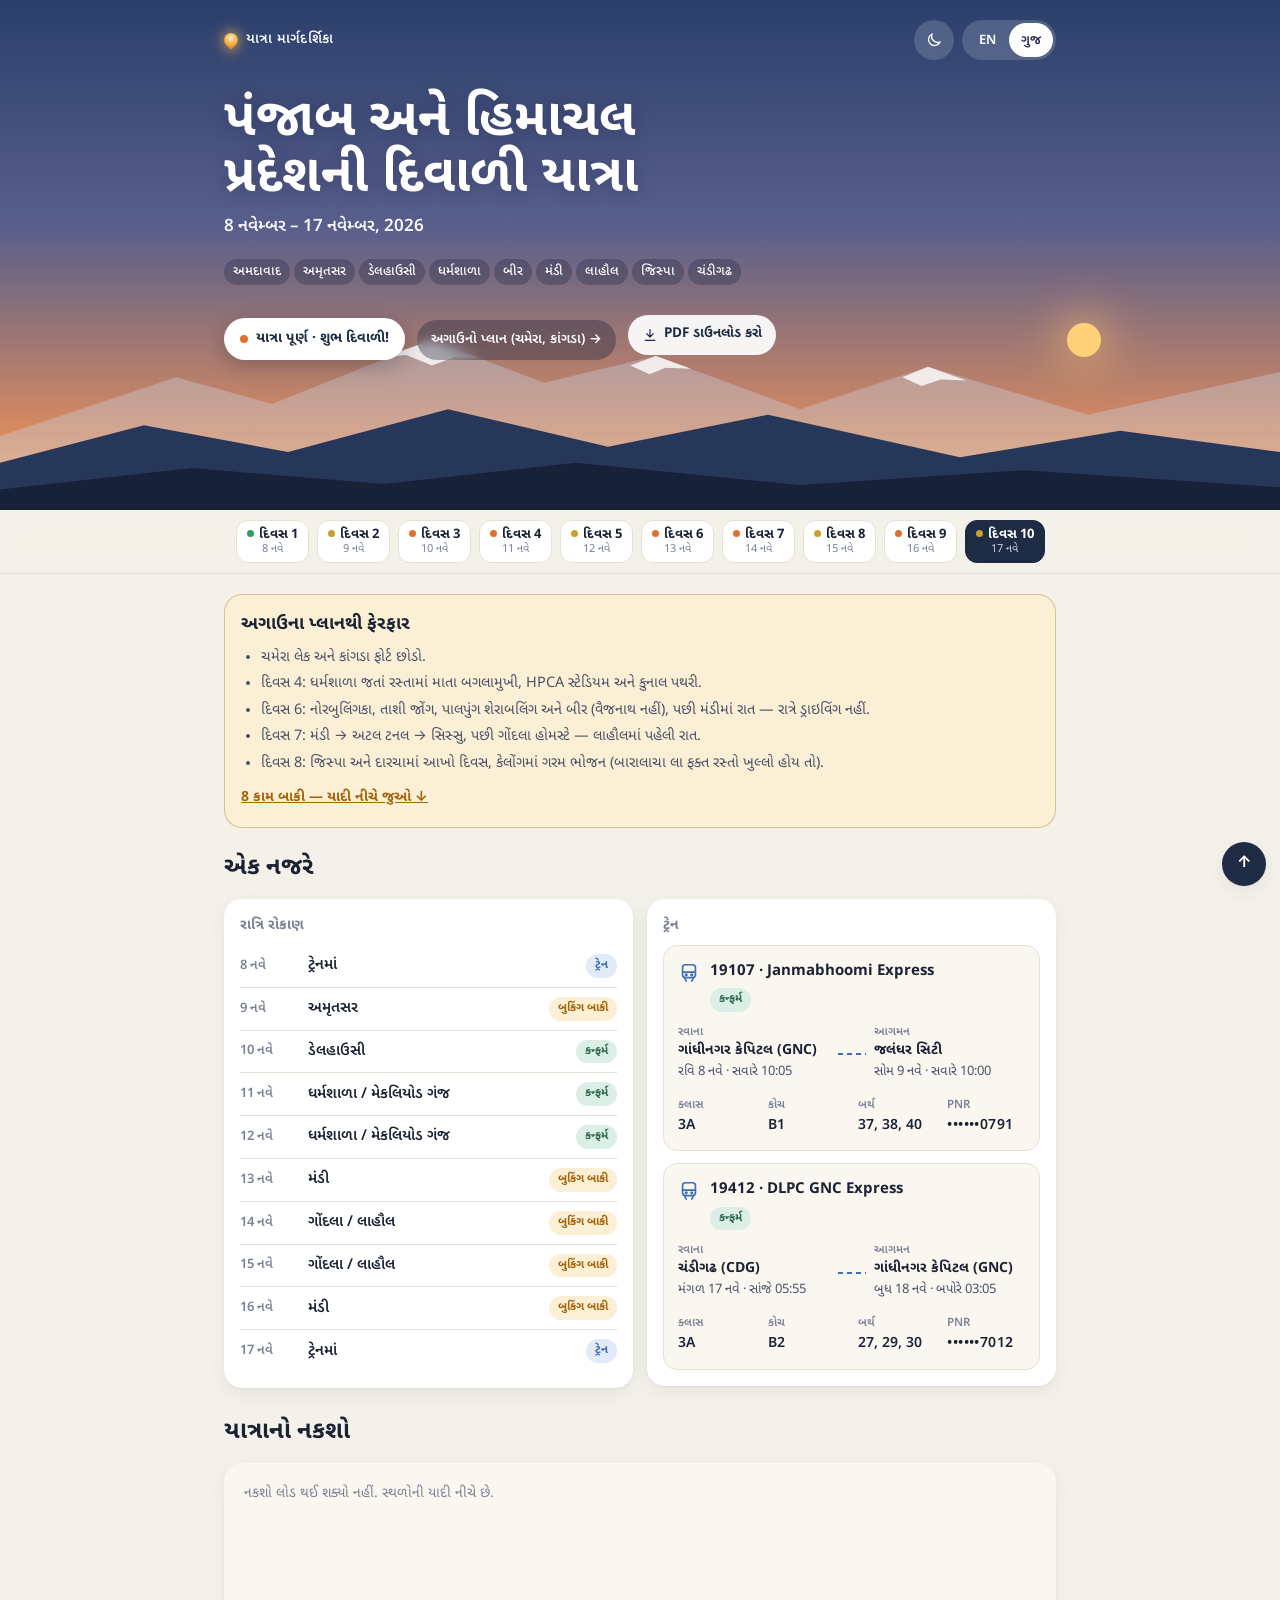
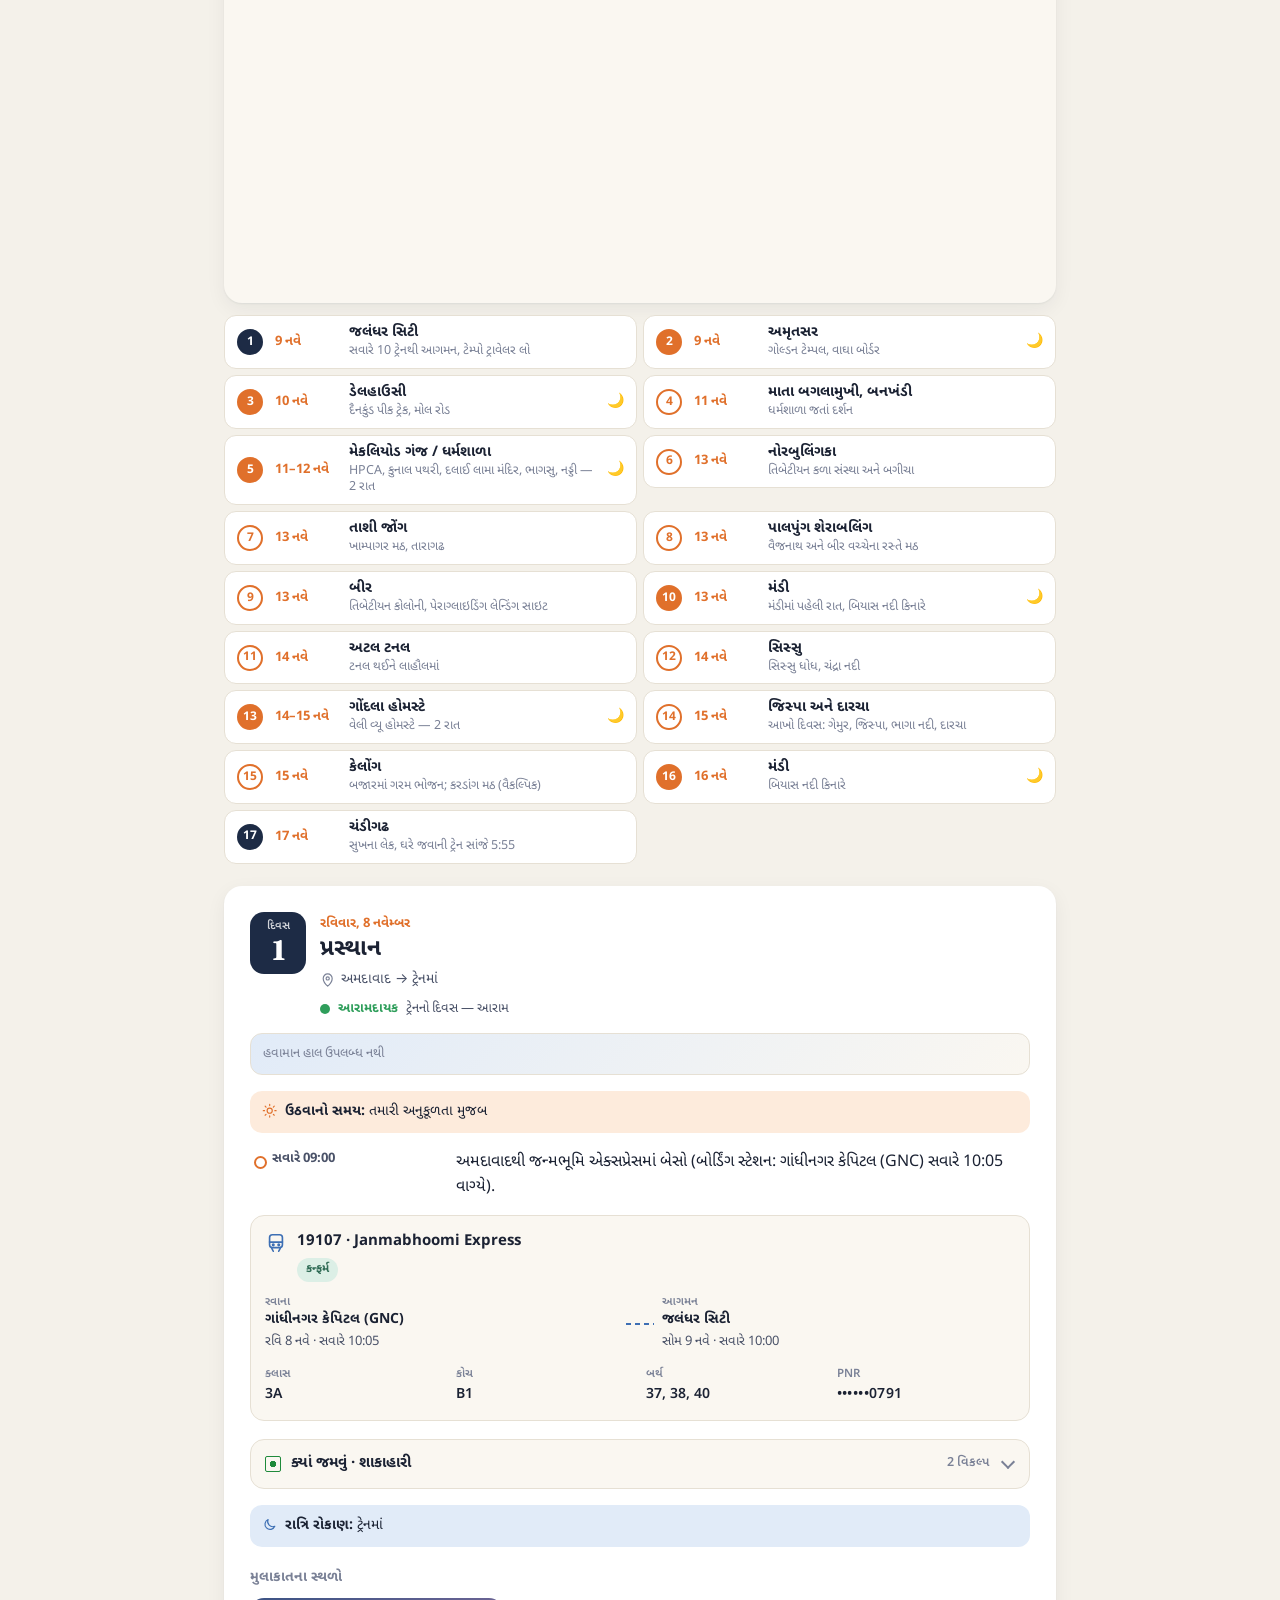
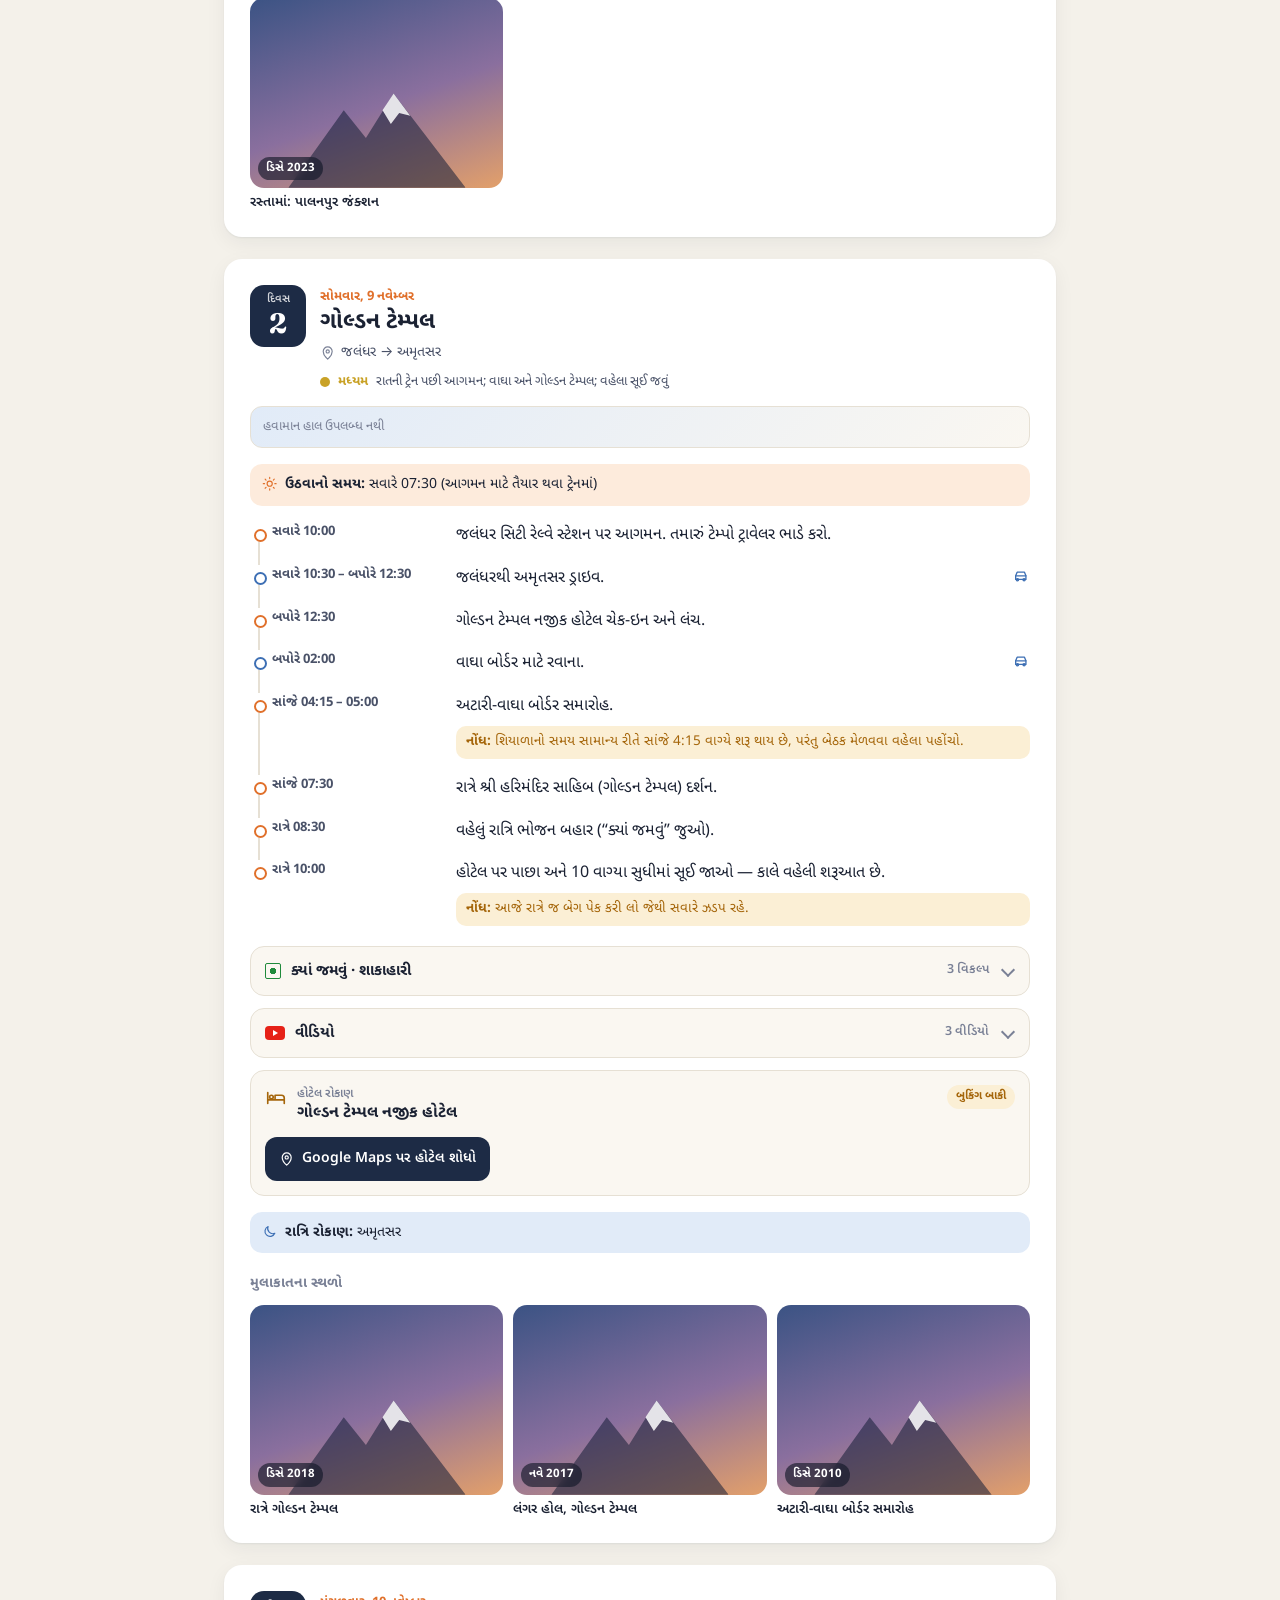
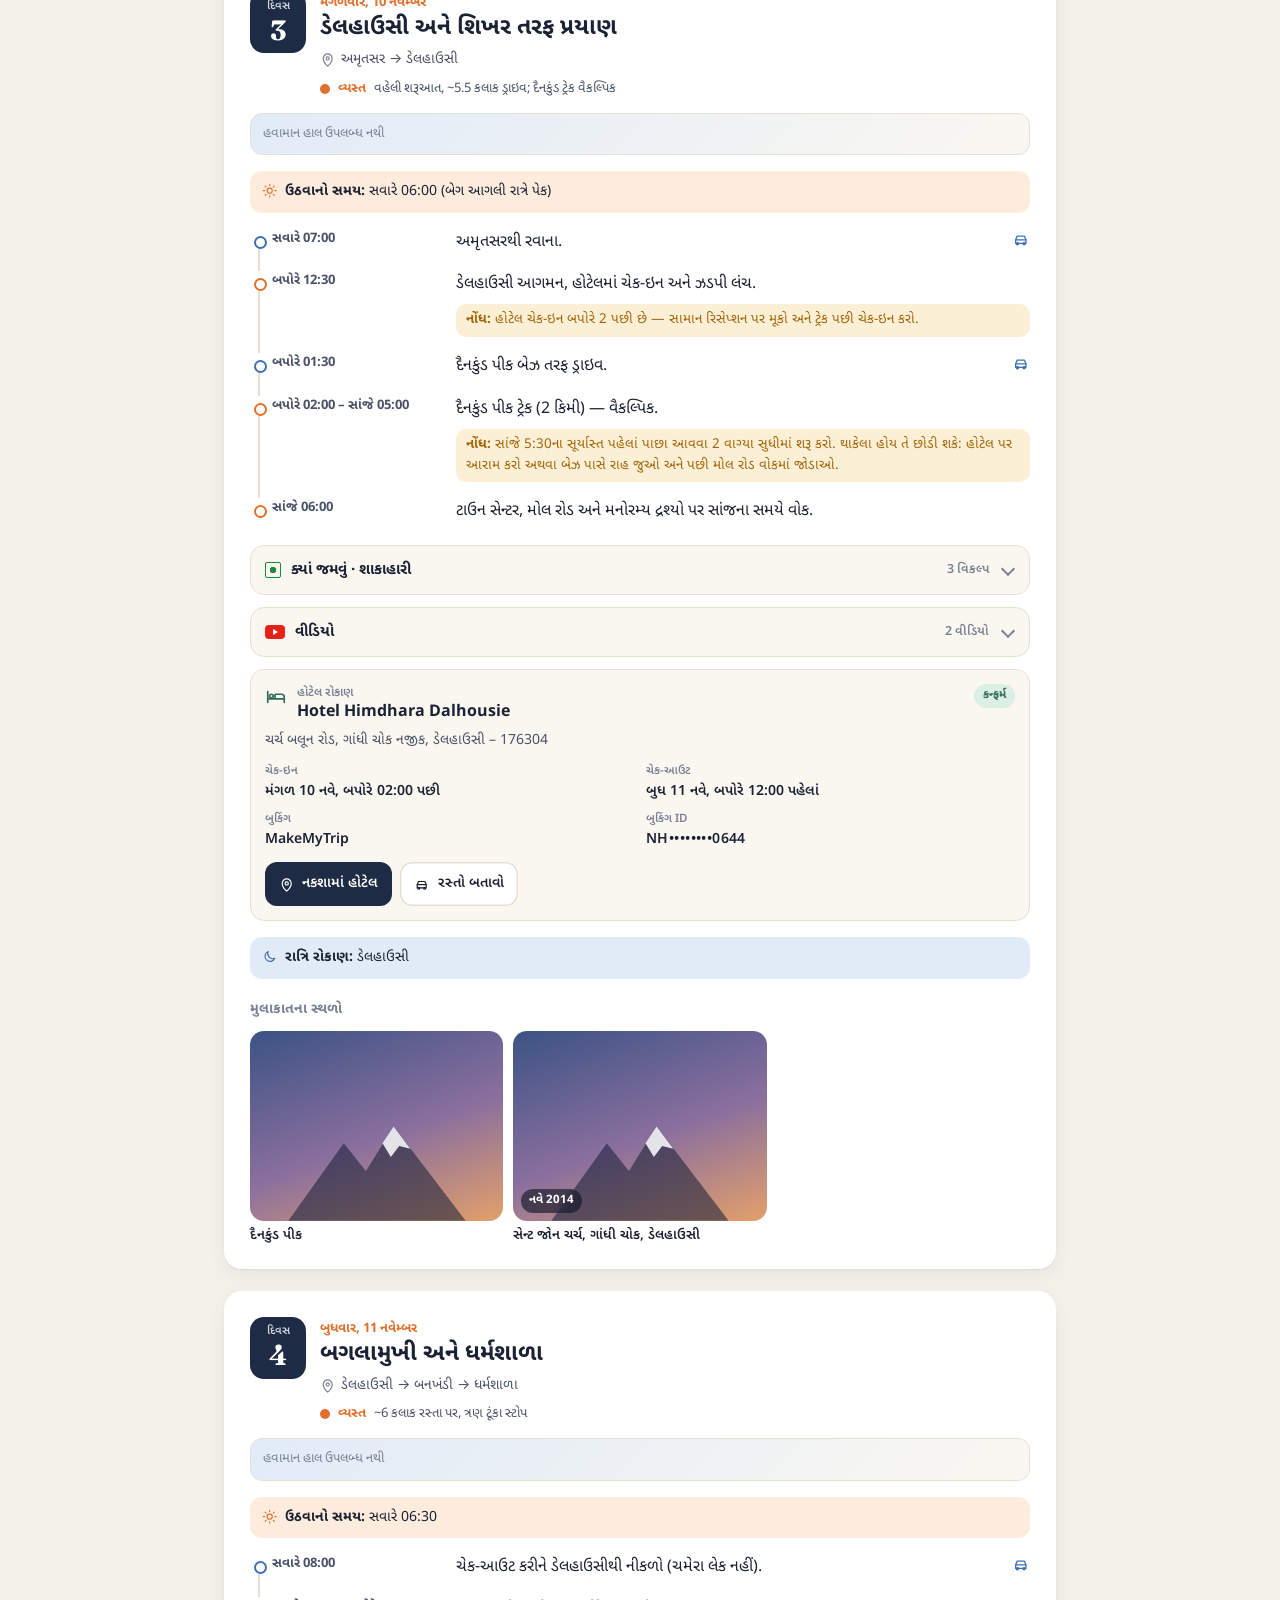
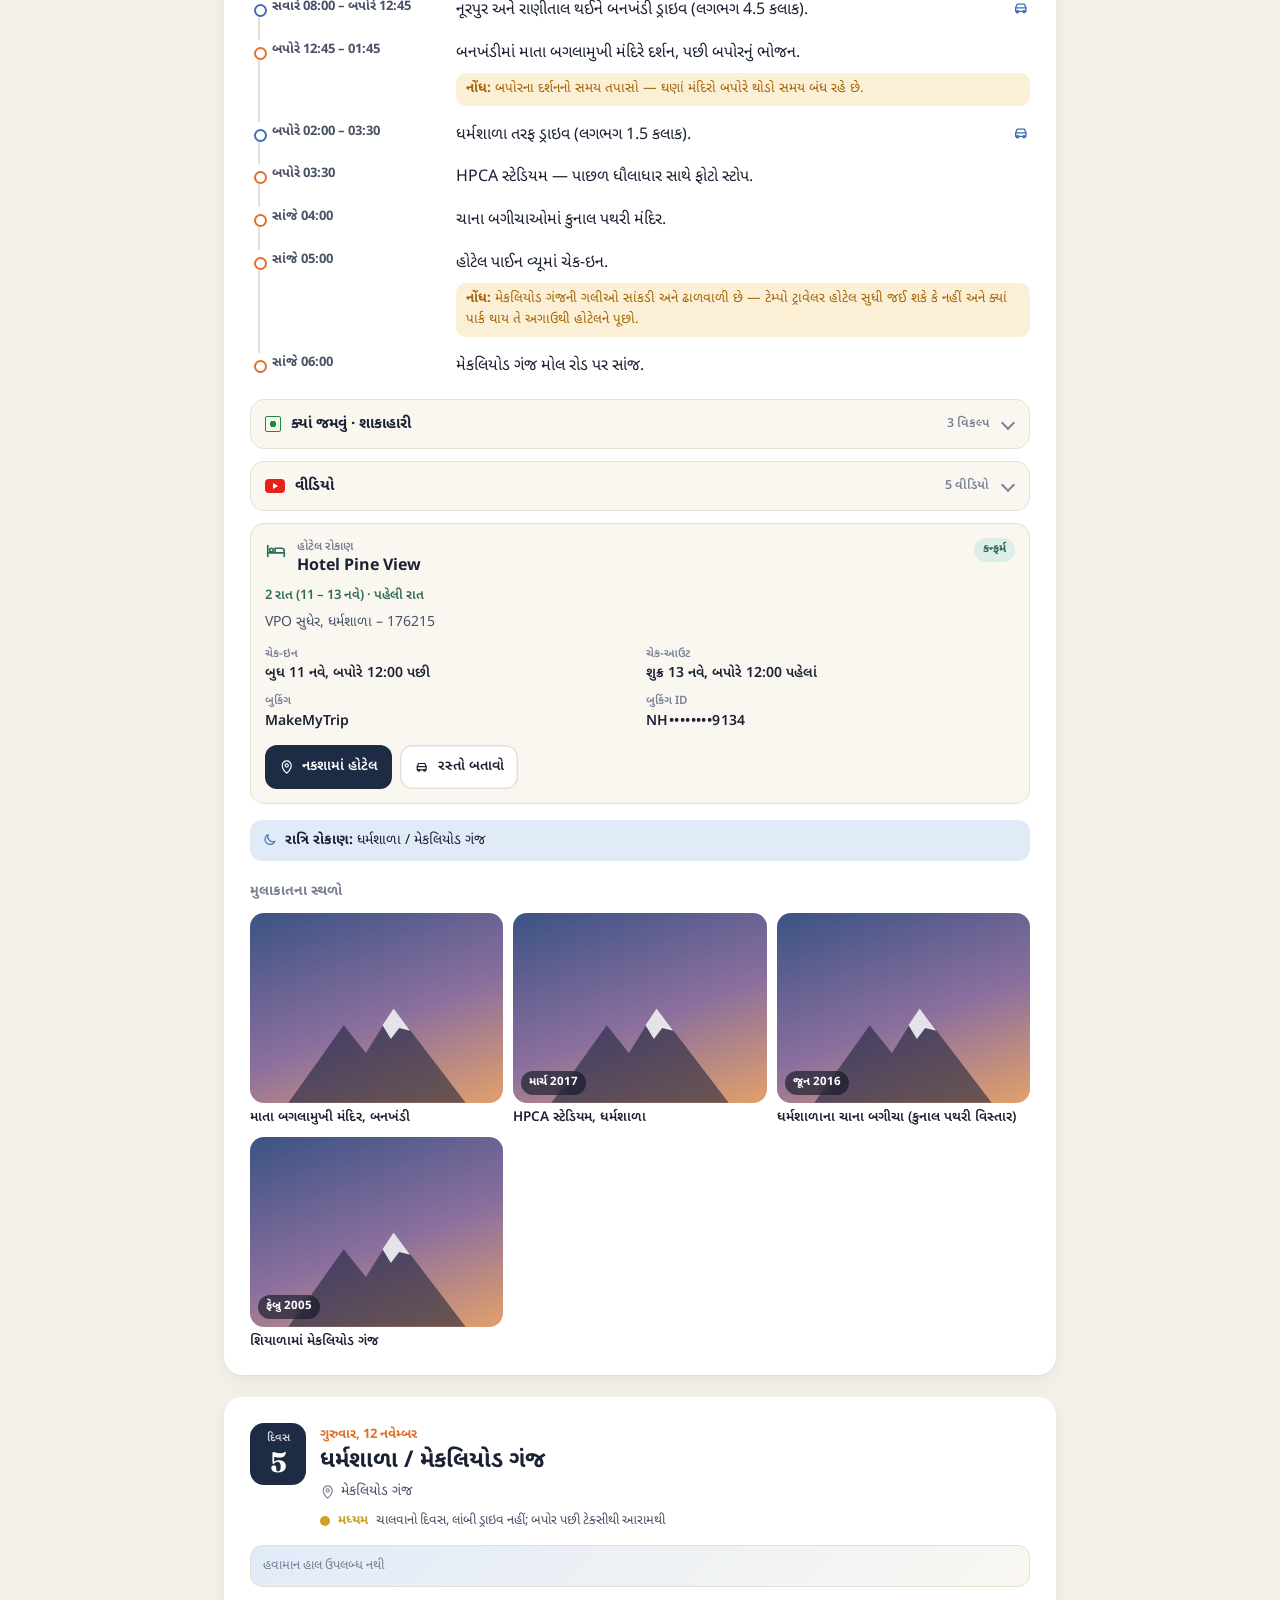
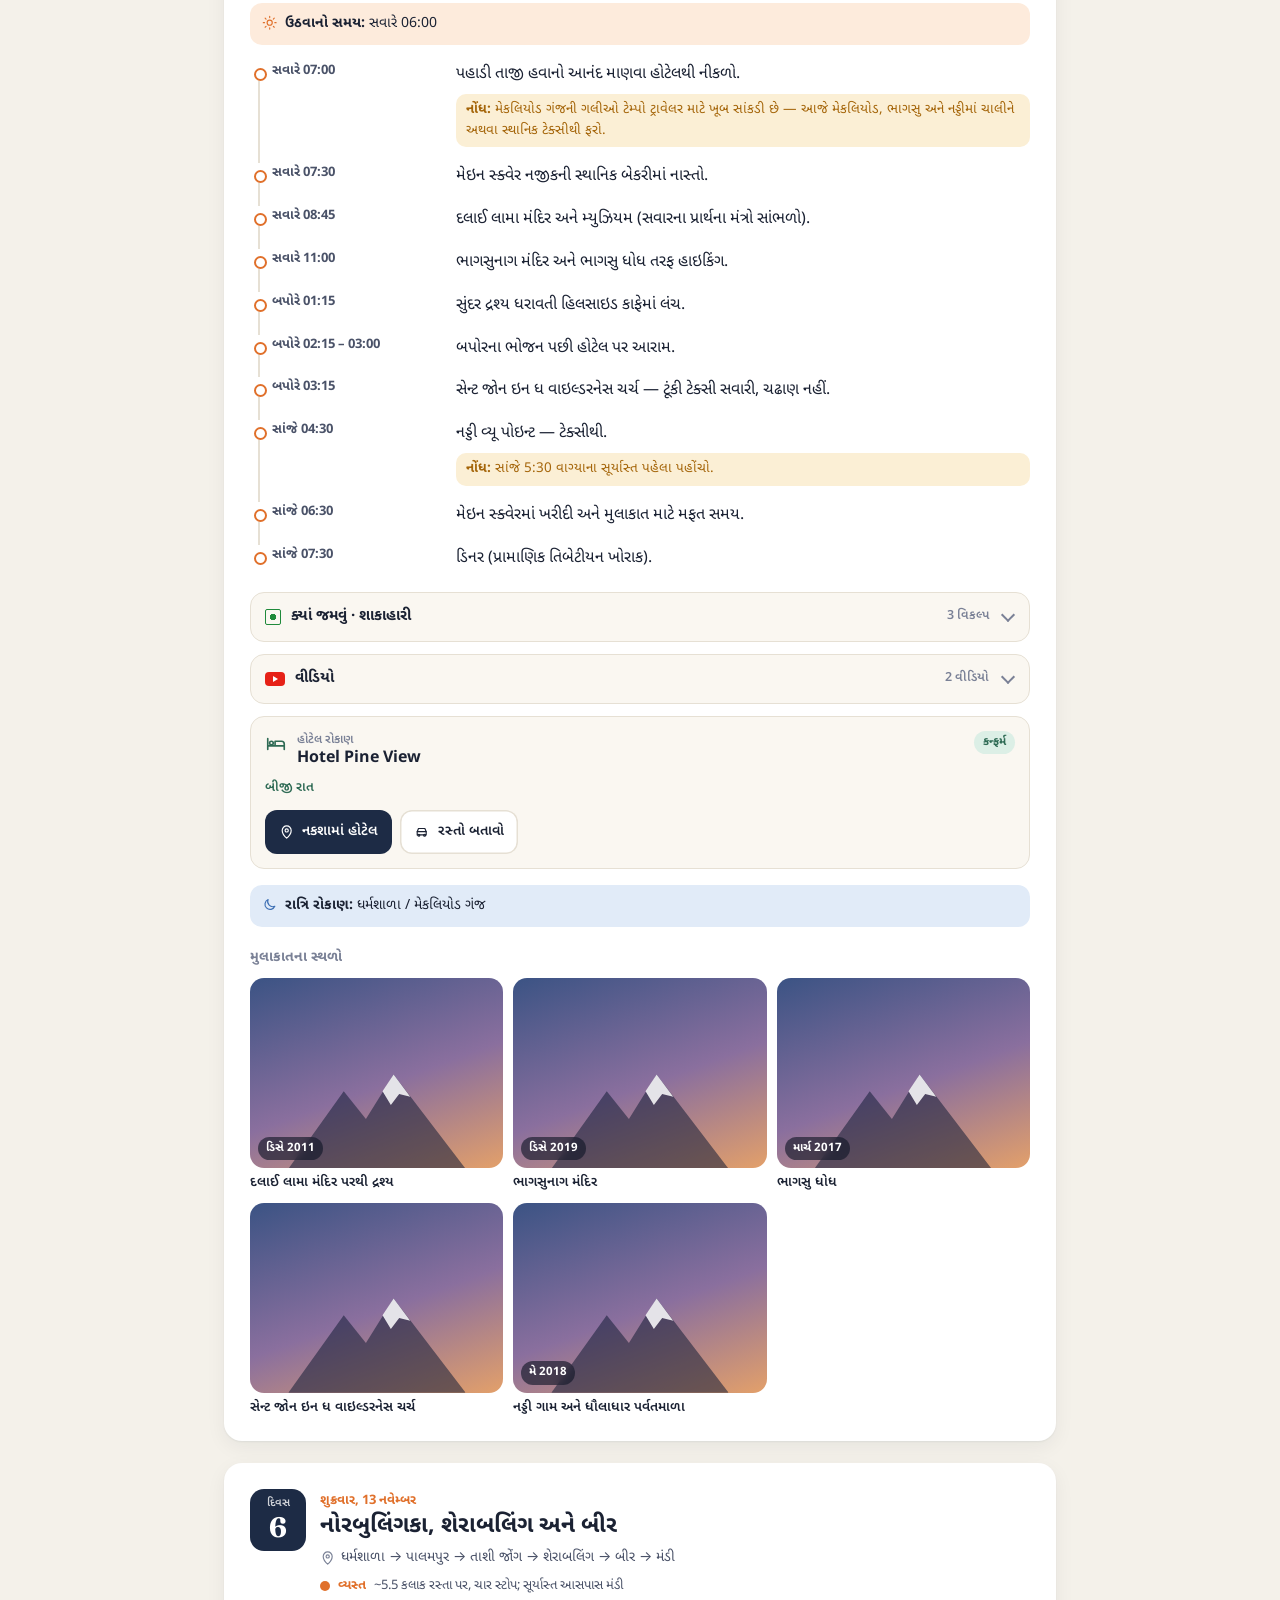
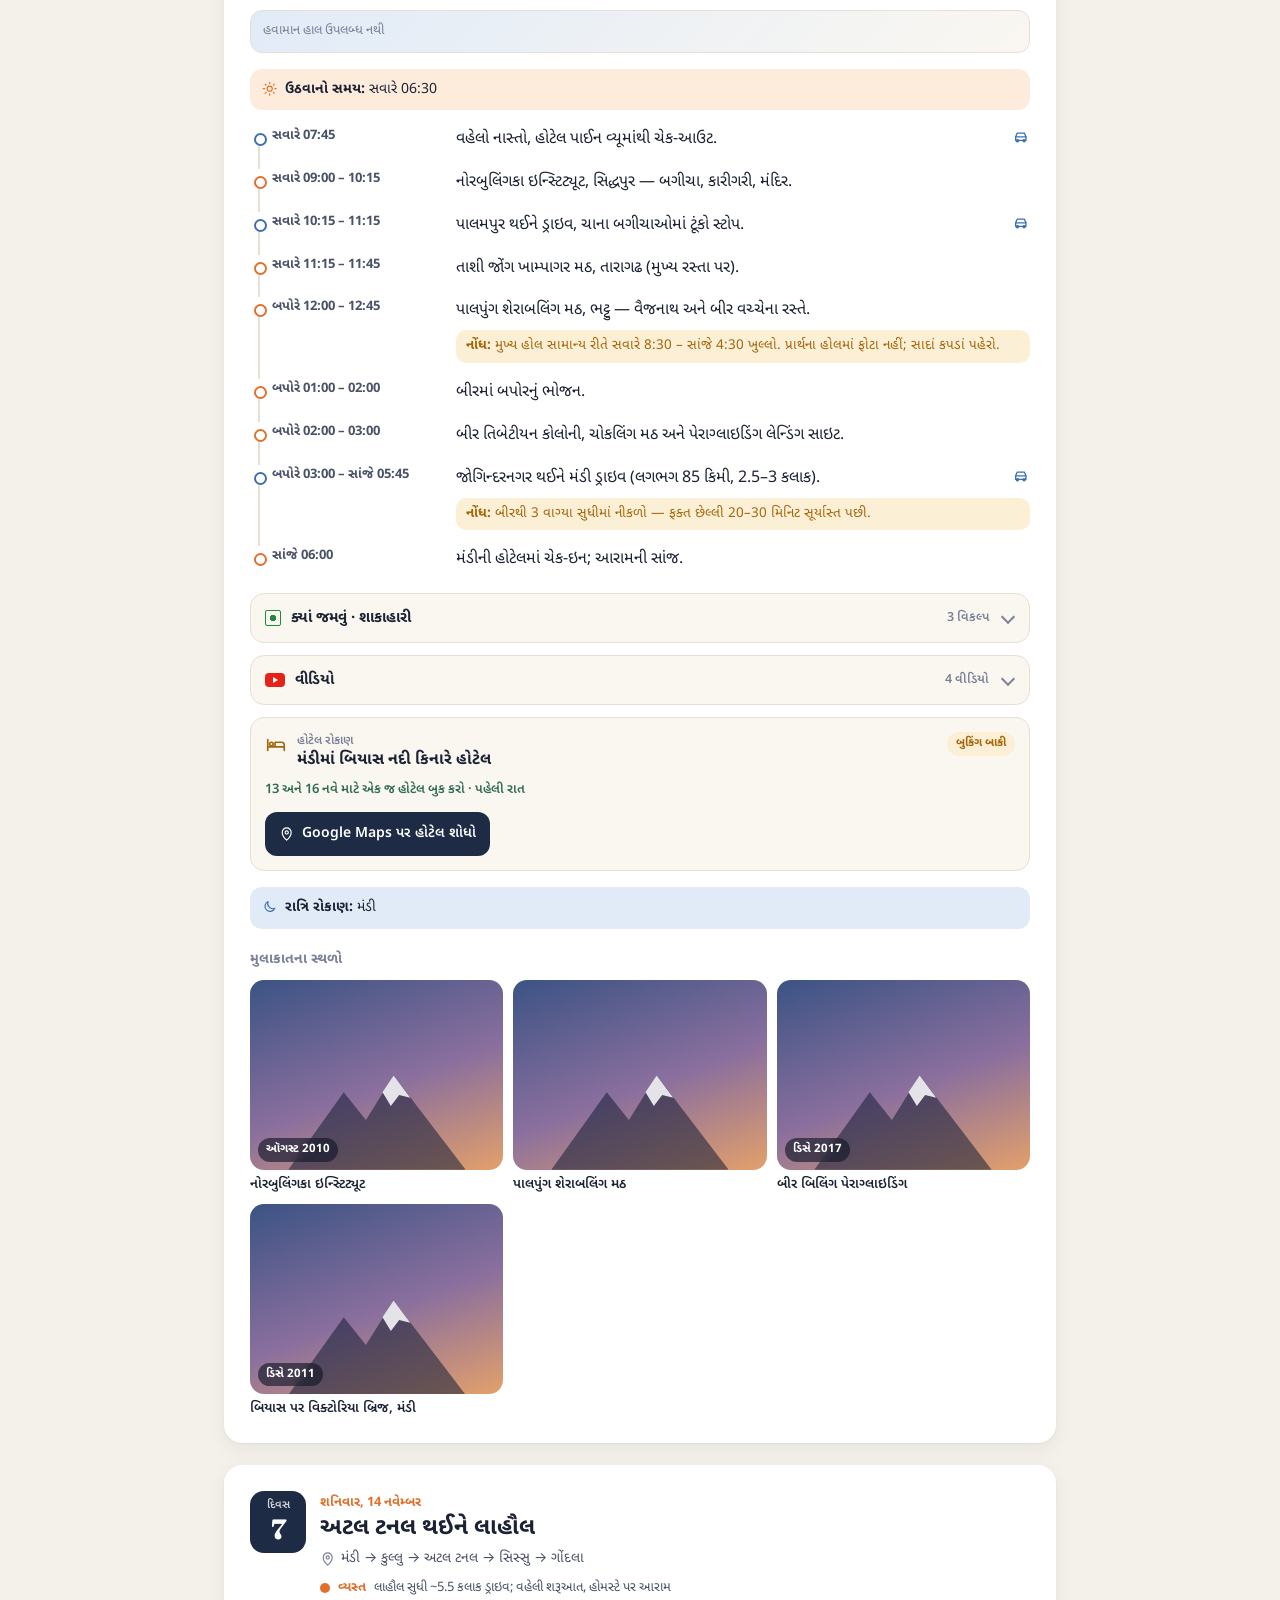
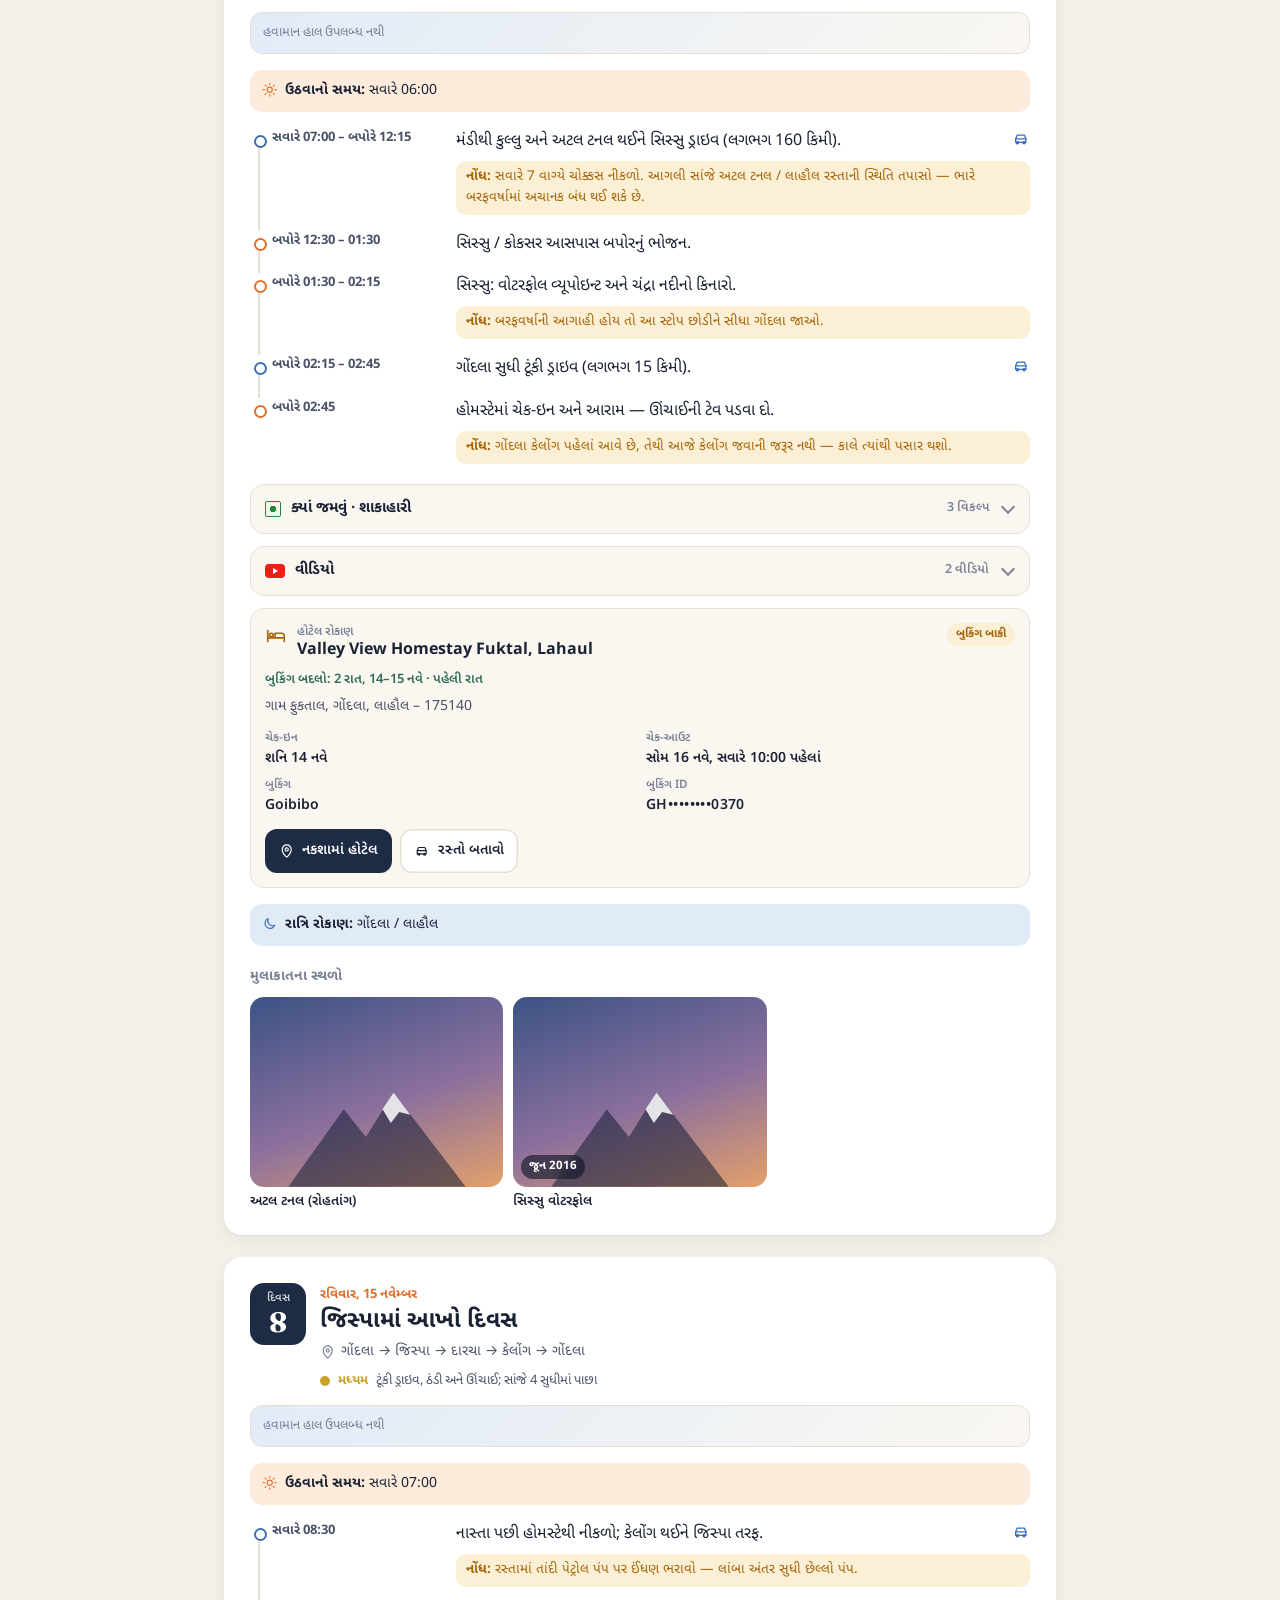
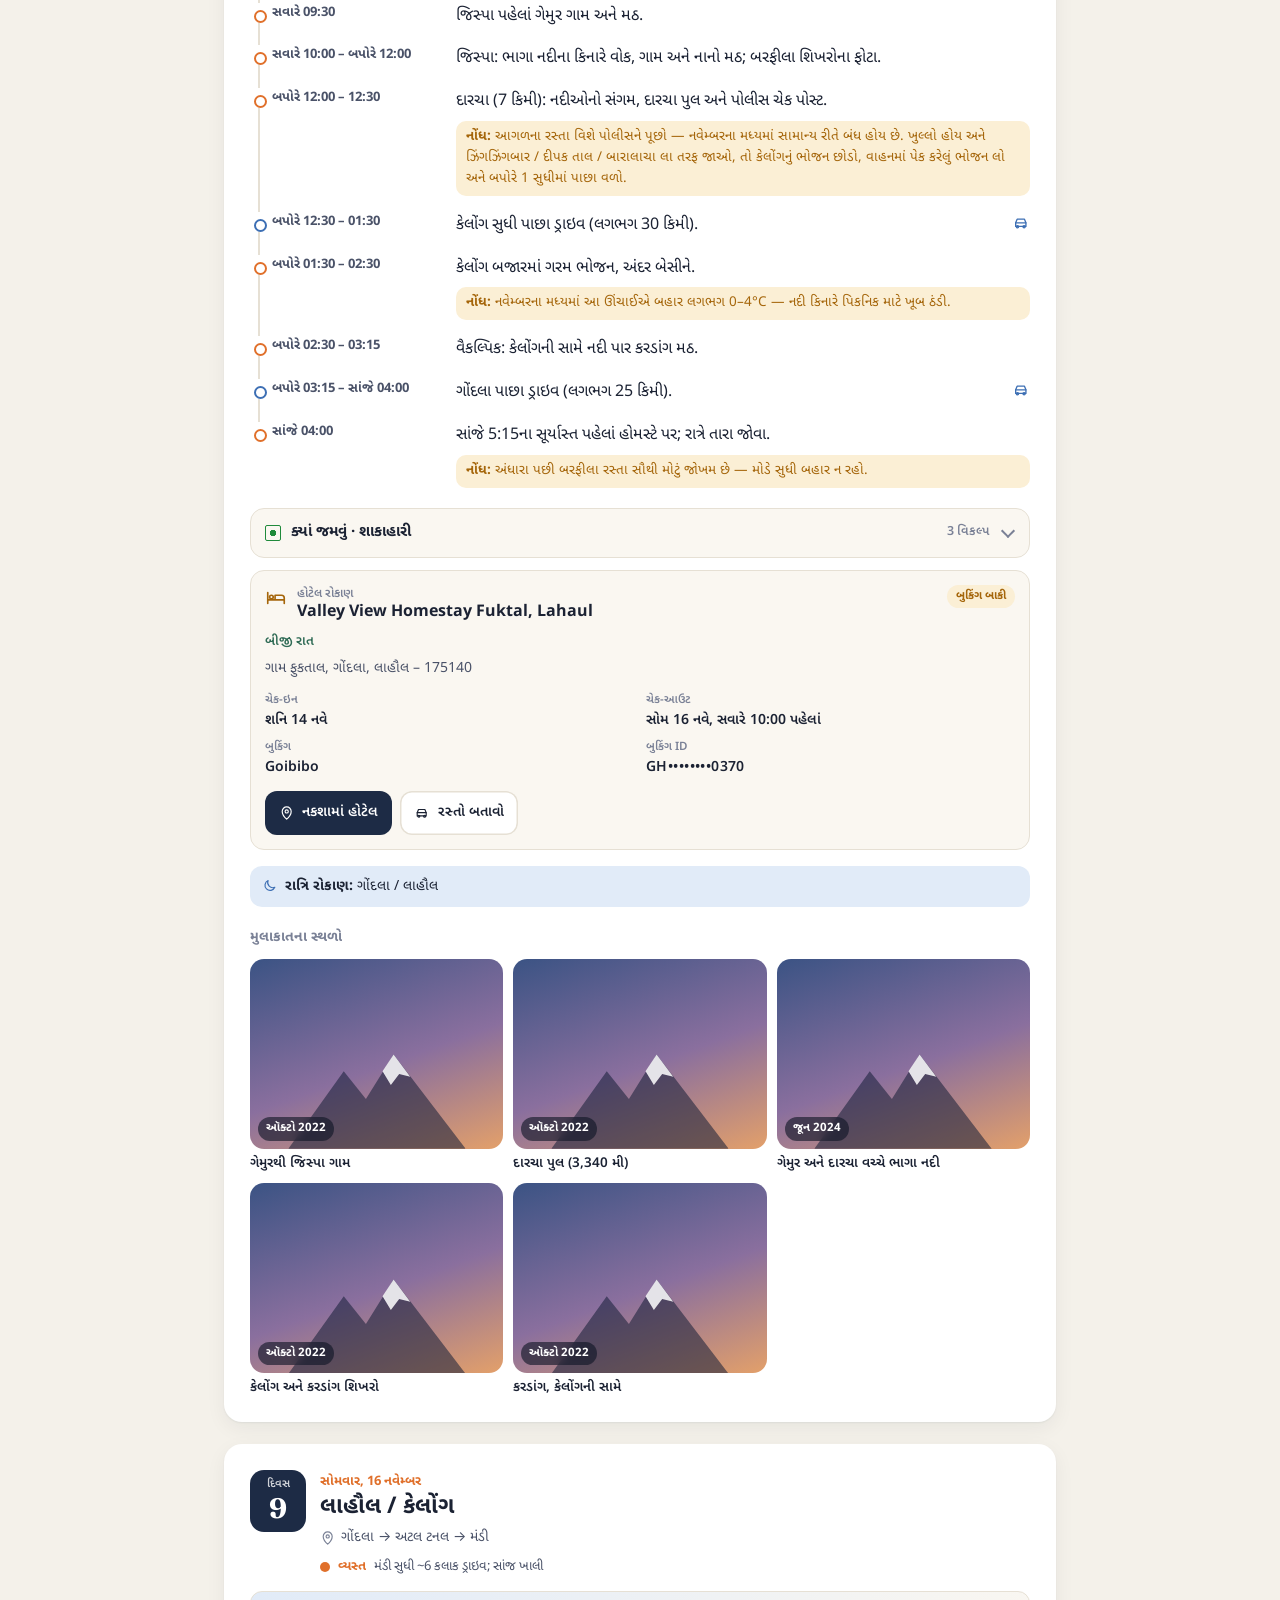
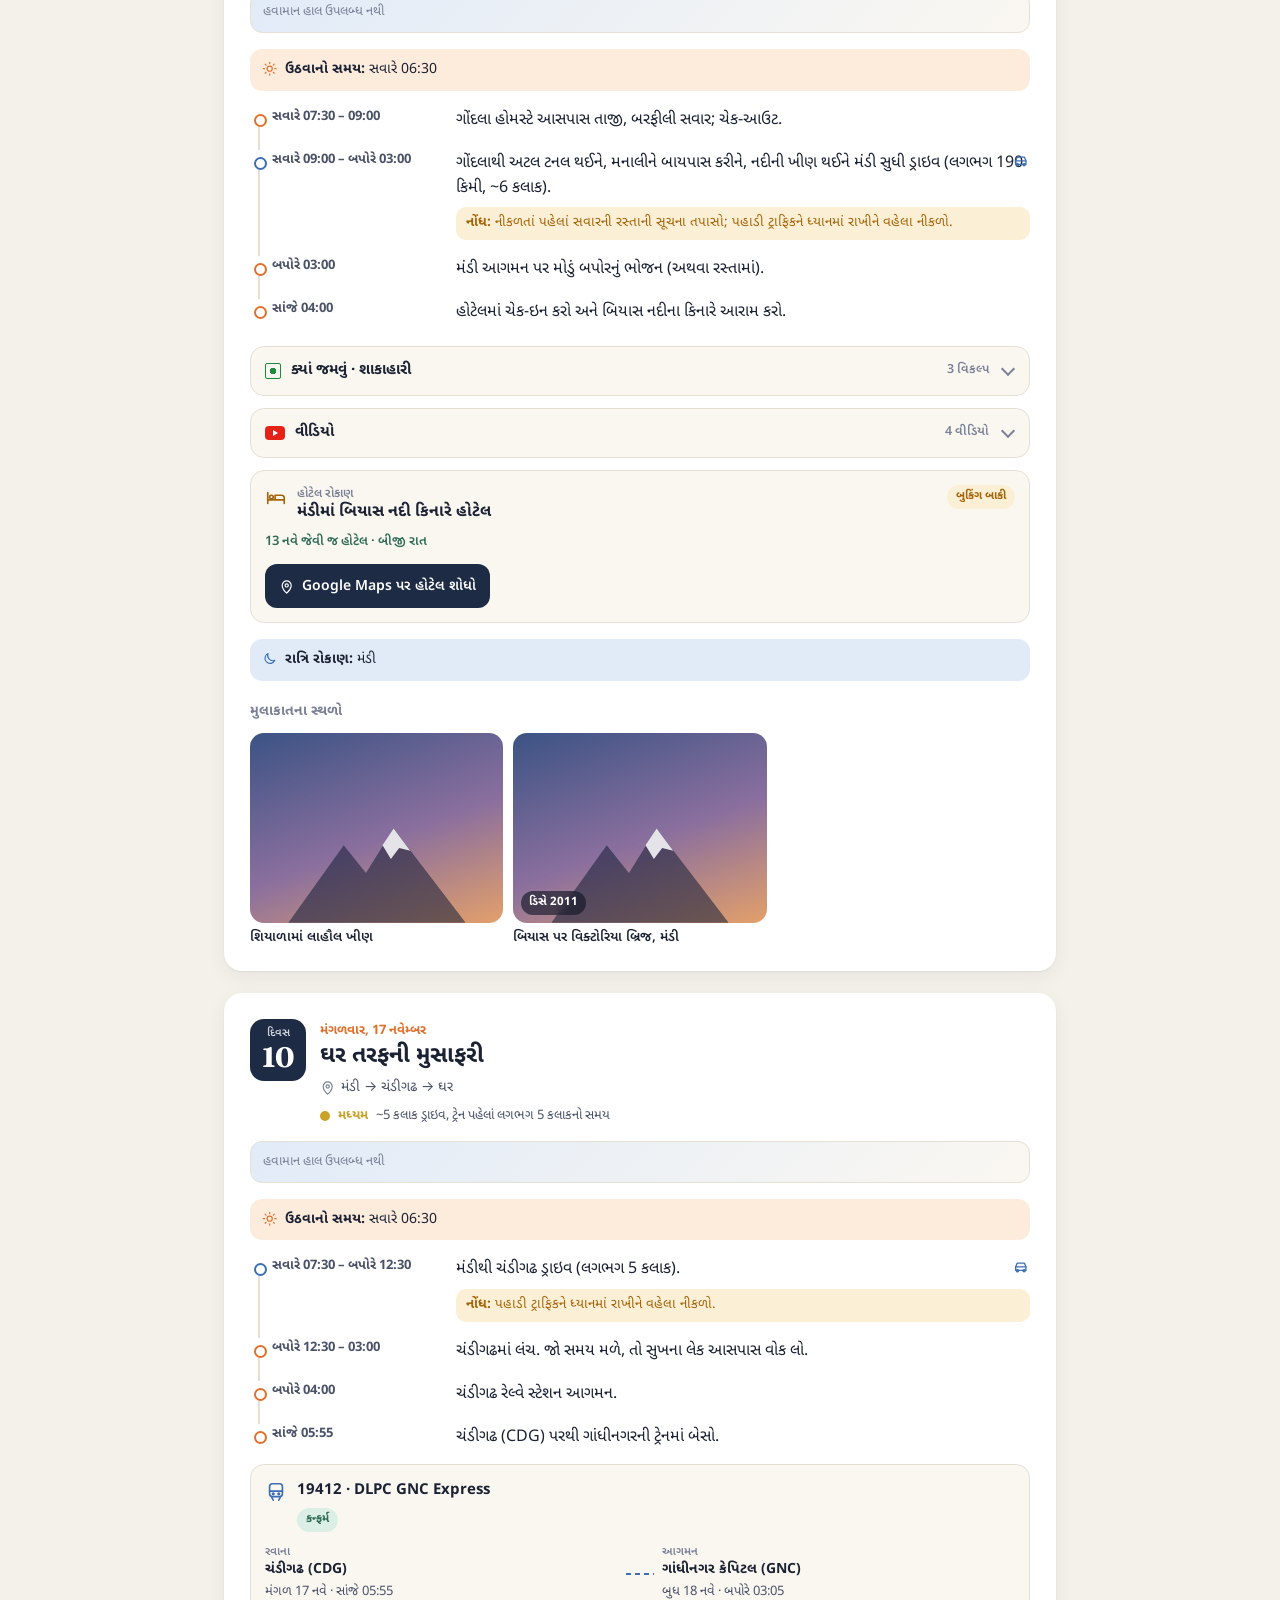
==== commit 4da8a91e: "Add a 'still to do' checklist at the end of the main page trip.todo in plan-jispa.js lists what is l" ====
--- a/index.html
+++ b/index.html
@@ -96,6 +96,8 @@
     </section>
 
     <div id="days"></div>
+
+    <section class="todo" id="todo" hidden></section>
   </main>
 
   <footer class="foot">
